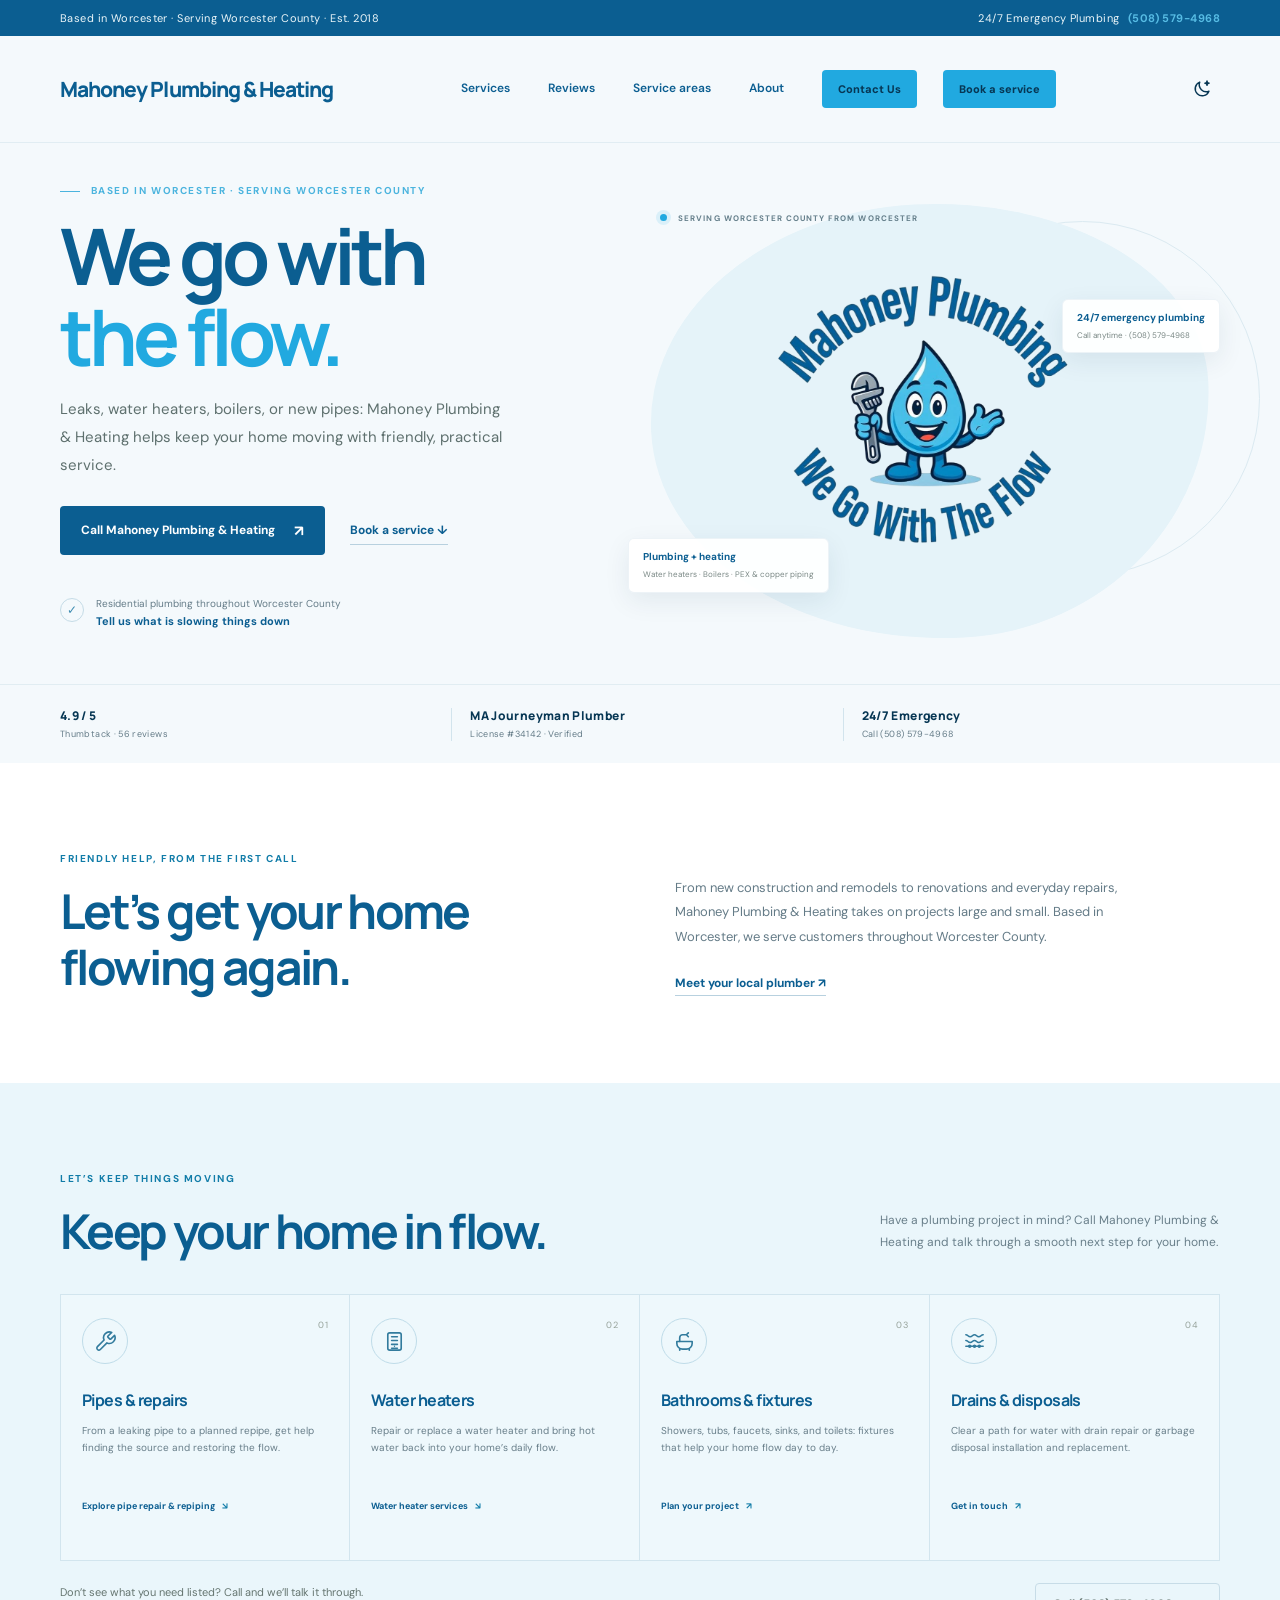
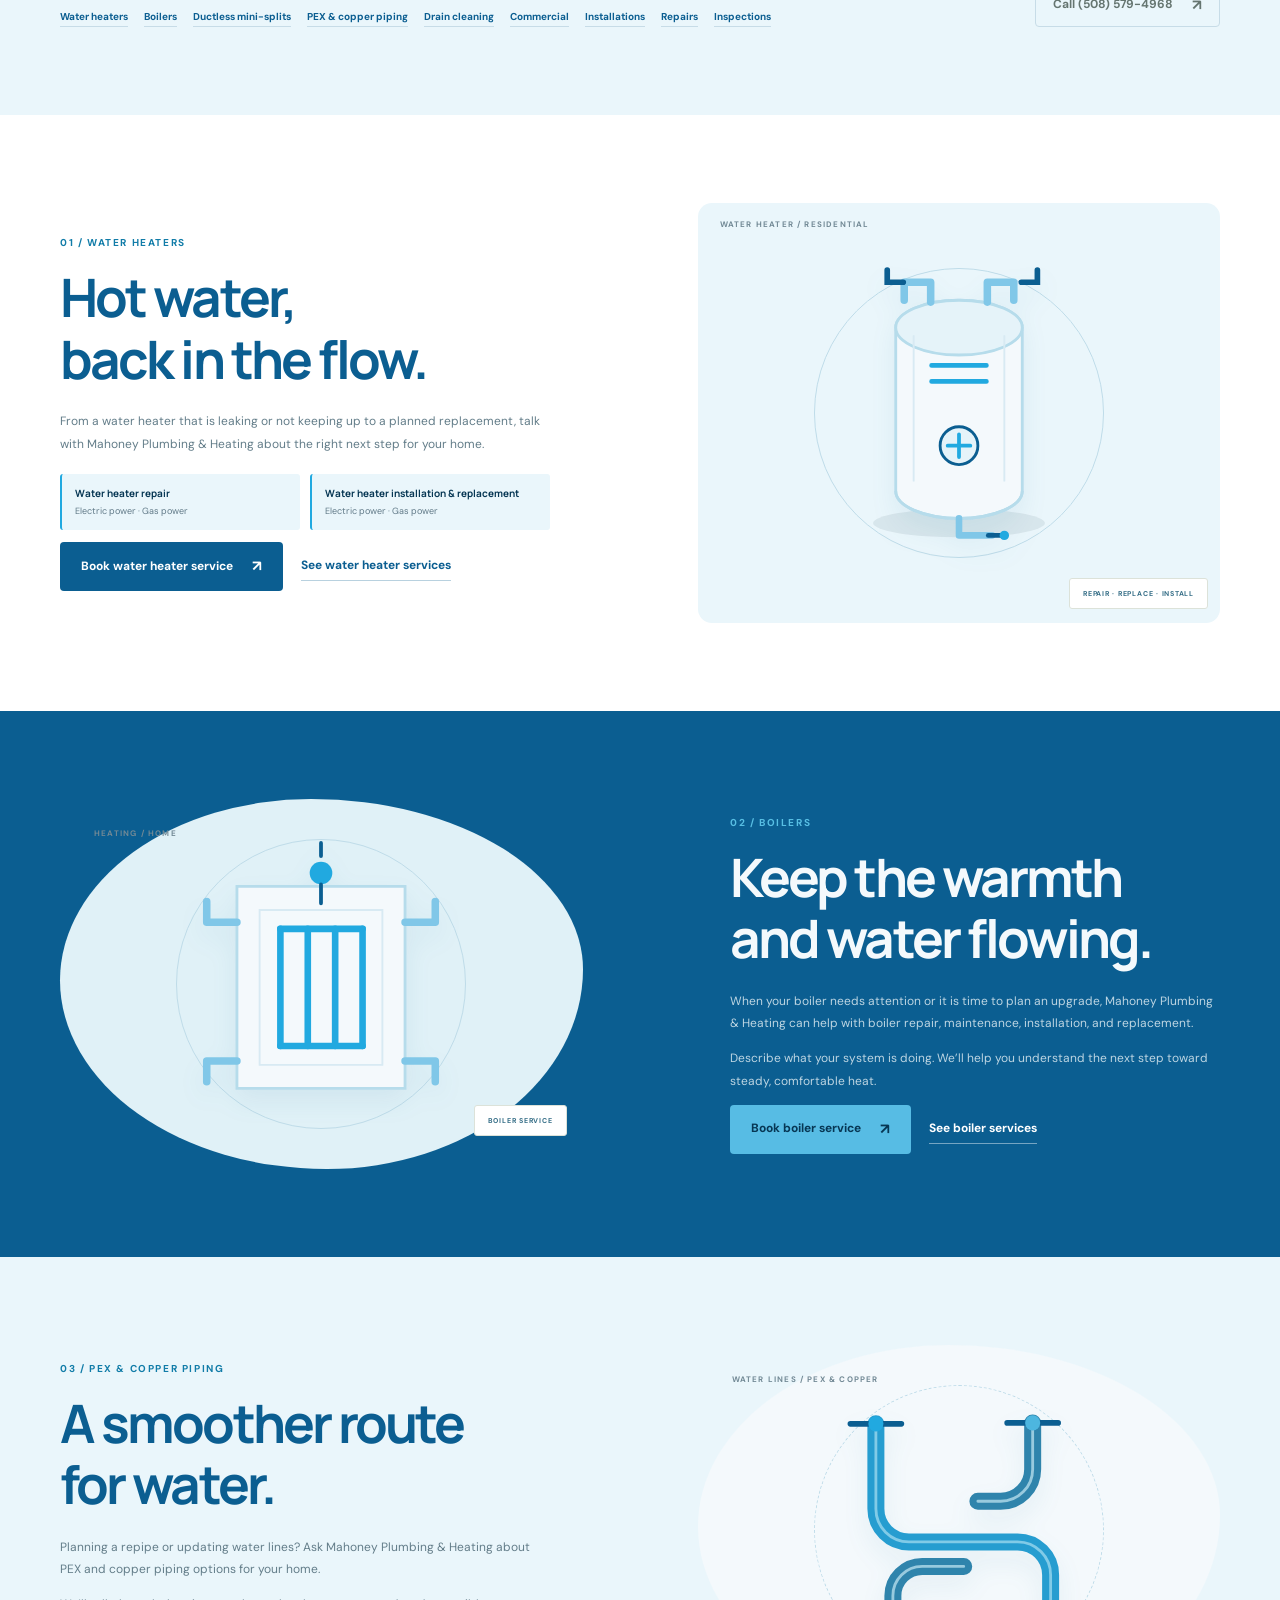
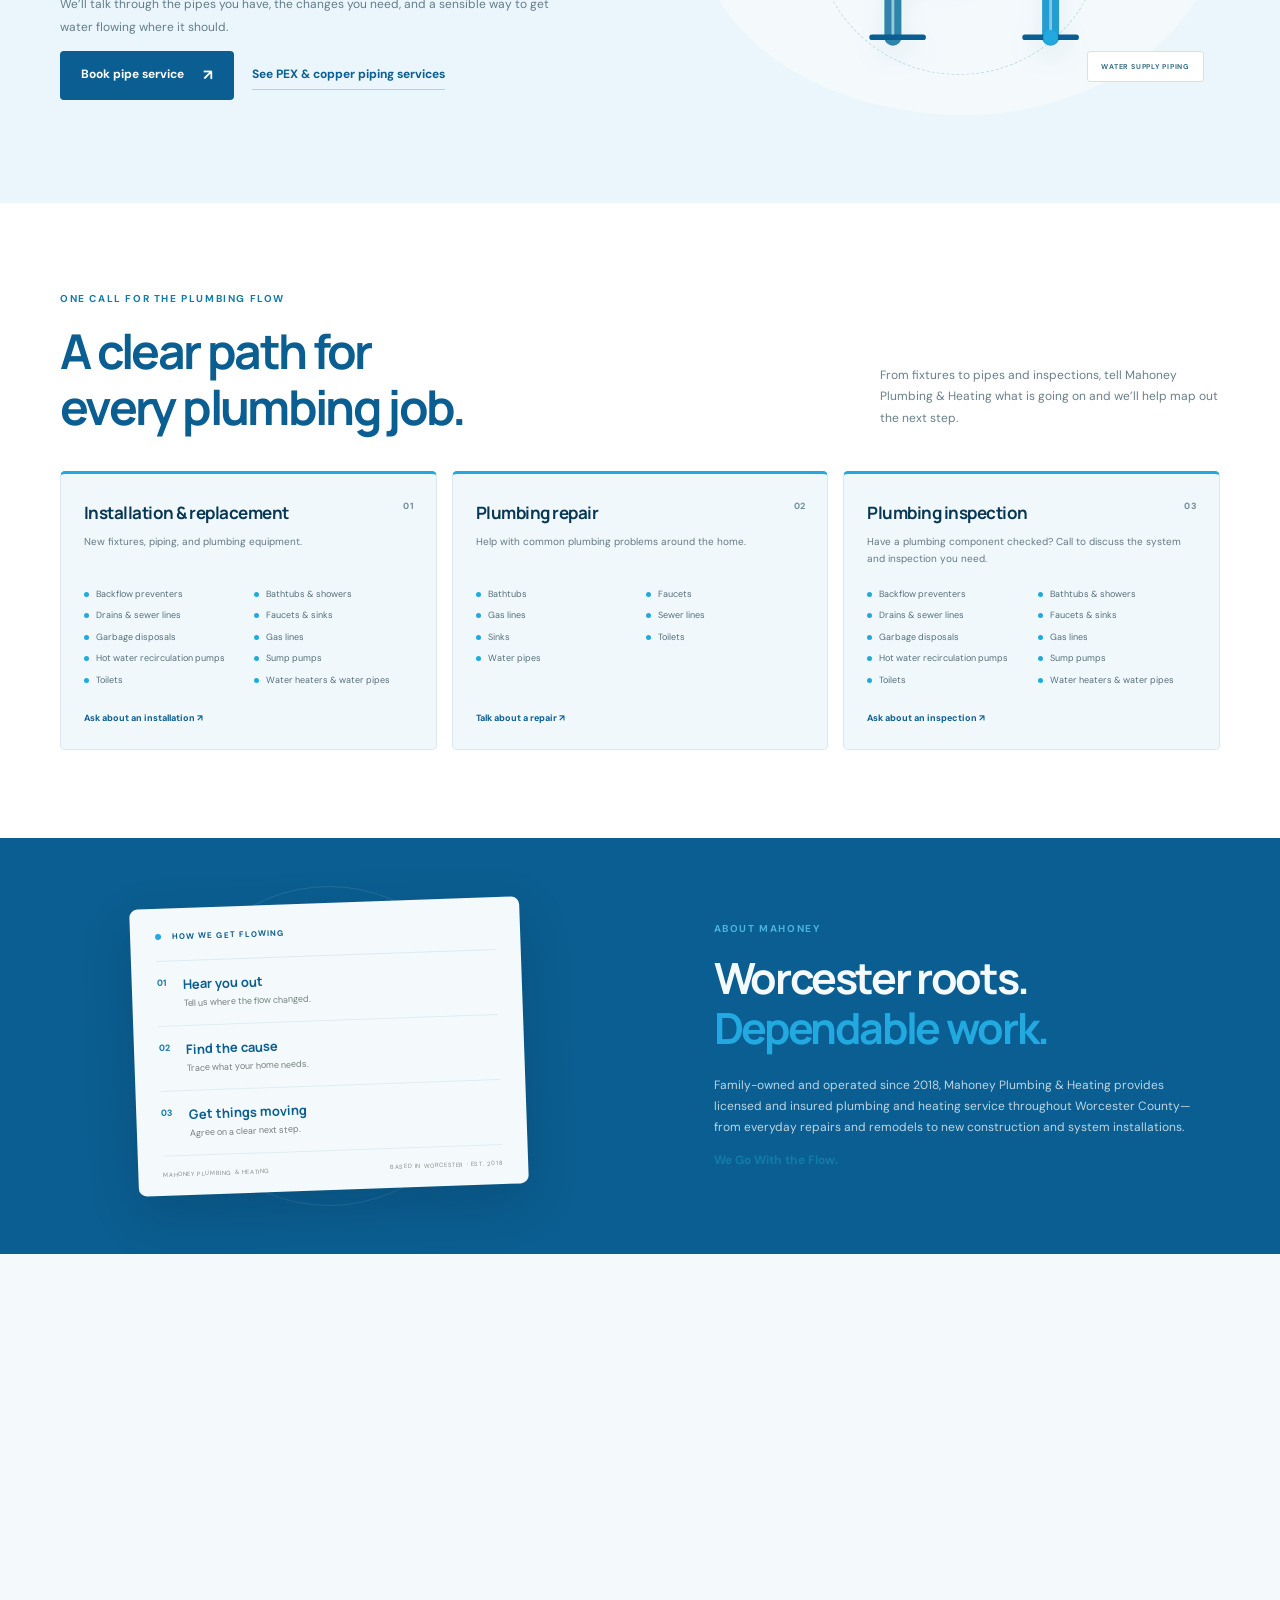
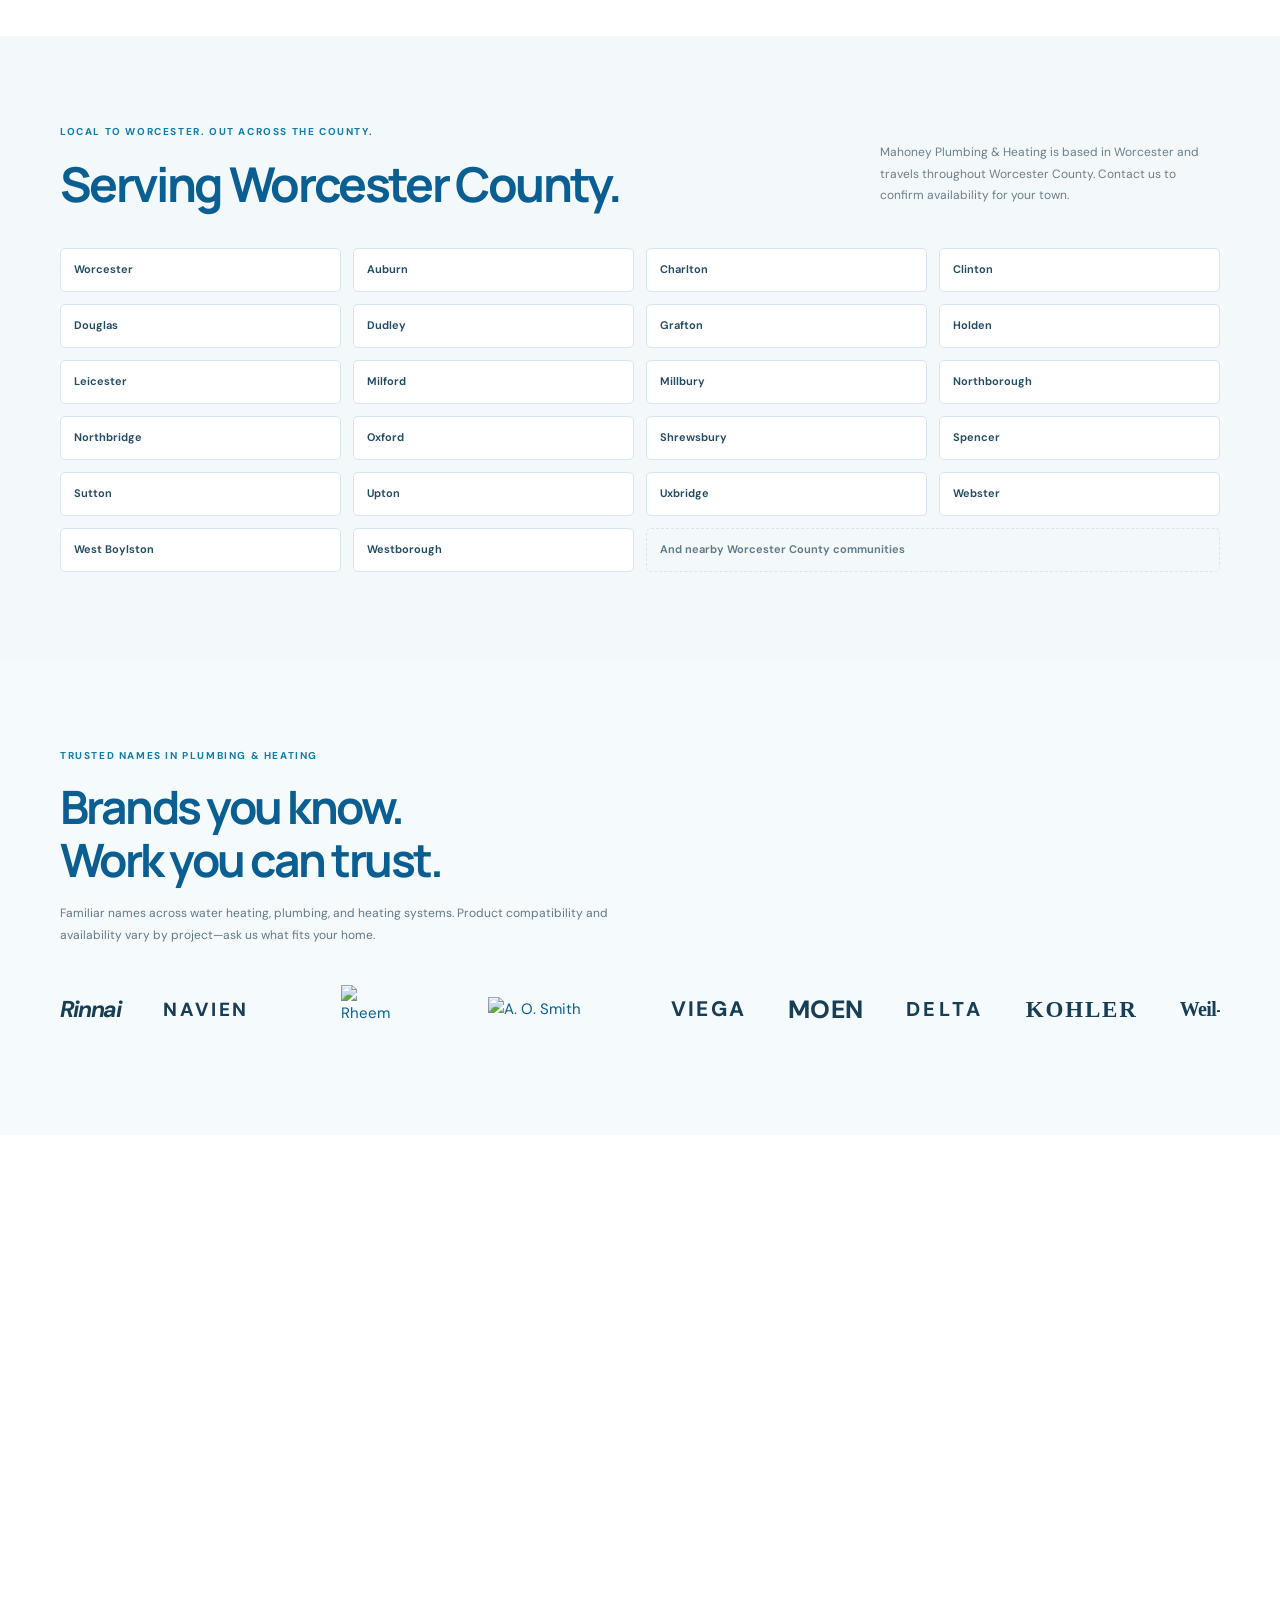
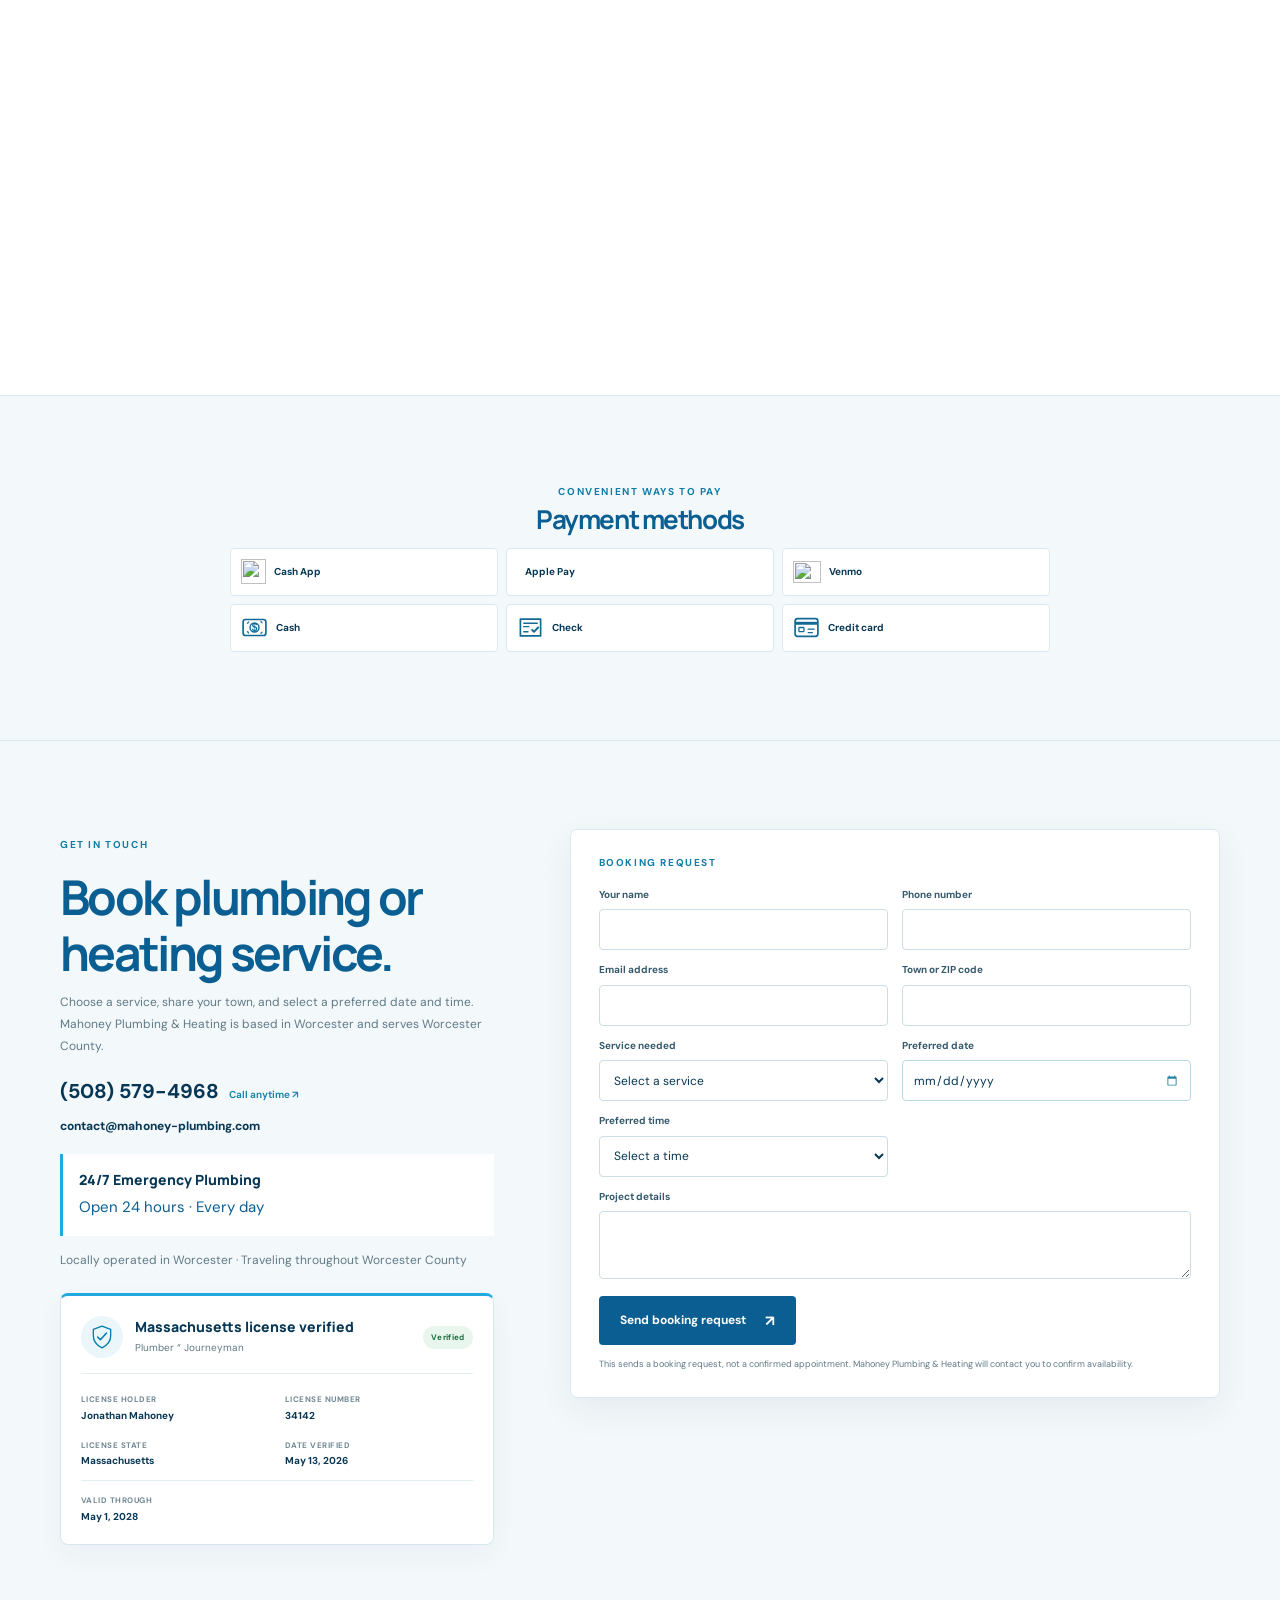
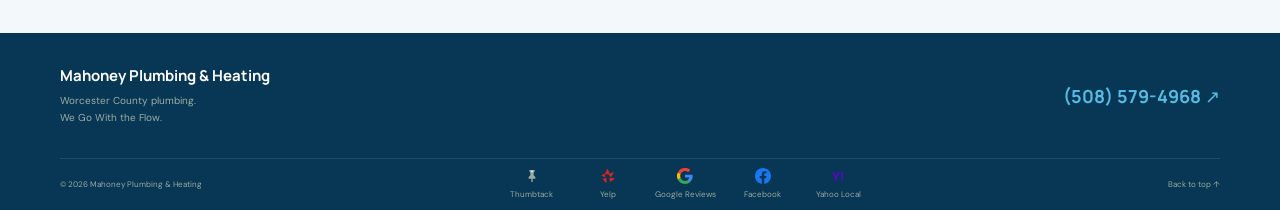
==== index.html @ 3506afea "Add files via upload" ====
<!doctype html>
<html lang="en">
<head>
  <meta charset="utf-8">
  <meta name="viewport" content="width=device-width, initial-scale=1">
  <meta name="theme-color" content="#f5fafc">
  <meta name="description" content="Plumbing and heating throughout Worcester County, based in Worcester. Contact Mahoney Plumbing &amp; Heating for water heaters, boilers, PEX and copper piping, repairs, installation, and inspections.">
  <link rel="canonical" href="https://mahoney-plumbing.com/">
  <meta property="og:type" content="website">
  <meta property="og:site_name" content="Mahoney Plumbing &amp; Heating">
  <meta property="og:title" content="Mahoney Plumbing &amp; Heating | Worcester County, MA">
  <meta property="og:description" content="24/7 emergency plumbing and professional plumbing and heating services throughout Worcester County, based in Worcester, MA.">
  <meta property="og:url" content="https://mahoney-plumbing.com/">
  <meta property="og:image" content="https://mahoney-plumbing.com/images/logo-transparent.png">
  <meta name="twitter:card" content="summary">
  <title>Mahoney Plumbing &amp; Heating | Worcester, MA</title>
  <link rel="stylesheet" href="css/style.css">
  <script src="js/script.js" defer></script>
  <meta name="keywords" content="plumber Worcester MA, Worcester County plumbing, emergency plumber Worcester County, water heater installation Worcester, boiler repair Worcester County, drain cleaning, commercial plumber, ductless mini-split installation, PEX repiping, copper pipe installation Worcester County">
    <script type="application/ld+json">
  {"@context":"https://schema.org","@type":"Plumber","name":"Mahoney Plumbing & Heating","url":"https://mahoney-plumbing.com/","image":"https://mahoney-plumbing.com/images/logo-transparent.png","telephone":"+1-508-579-4968","email":"contact@mahoney-plumbing.com","openingHoursSpecification":[{"@type":"OpeningHoursSpecification","dayOfWeek":["Monday","Tuesday","Wednesday","Thursday","Friday","Saturday","Sunday"],"opens":"00:00","closes":"23:59"}],"foundingDate":"2018","address":{"@type":"PostalAddress","addressLocality":"Worcester","addressRegion":"MA","addressCountry":"US"},"areaServed":{"@type":"AdministrativeArea","name":"Worcester County, Massachusetts"},"description":"Residential and commercial plumbing and heating service in Worcester County, including plumbing repairs, drain cleaning, water heaters, boilers, ductless mini-splits, and PEX and copper piping.","sameAs":["https://www.thumbtack.com/ma/worcester/repiping-specialists/mahoney-plumbing-heating/service/353082834228191252","https://www.yelp.com/biz/mahoney-plumbing-and-heating-worcester","https://www.facebook.com/MahoneyPlumbingLLC/","https://share.google/WZ4hM1BKlXfqdcPay","https://local.yahoo.com/info-222232329-mahoney-plumbing-heating-worcester/"]}
  </script><script>try{if(localStorage.getItem('mahoney-theme')==='dark')document.documentElement.dataset.theme='dark'}catch(e){}</script></head>
<body>
  <a class="skip-link" href="#main">Skip to content</a>
  <div class="topline"><div class="wrap topbar"><span>Based in Worcester &middot; Serving Worcester County &middot; Est. 2018</span><a href="tel:+15085794968">24/7 Emergency Plumbing <b>(508) 579-4968</b></a></div></div>
  <header class="header"><div class="wrap header-inner">
    <a class="brand" href="#home" aria-label="Mahoney Plumbing &amp; Heating home"><span class="header-wordmark">Mahoney Plumbing &amp; Heating</span></a>
    <button class="menu-toggle" aria-expanded="false" aria-controls="nav" type="button"><span>Menu</span><i aria-hidden="true">&#9776;</i></button>
    <nav class="nav" id="nav" aria-label="Main navigation"><a href="#services">Services</a><a href="index.html#reviews">Reviews</a><a href="index.html#service-area">Service areas</a><a href="index.html#about">About</a><a class="nav-contact" href="tel:+15085794968">Contact Us</a><a class="nav-schedule" href="index.html#schedule">Book a service</a></nav><button class="theme-toggle" type="button" aria-label="Switch to dark mode" aria-pressed="false"><span class="theme-toggle-icon" aria-hidden="true"><svg class="theme-icon-moon" viewBox="0 0 24 24" fill="none" stroke="currentColor" stroke-width="1.8" stroke-linecap="round" stroke-linejoin="round" aria-hidden="true"><path d="M20.3 14.7A8.5 8.5 0 0 1 9.3 3.7 8.5 8.5 0 1 0 20.3 14.7Z"/><path d="m18 2.5.55 1.95L20.5 5l-1.95.55L18 7.5 17.45 5.55 15.5 5l1.95-.55L18 2.5Z"/></svg><svg class="theme-icon-sun" viewBox="0 0 24 24" fill="none" stroke="currentColor" stroke-width="1.8" stroke-linecap="round" stroke-linejoin="round"><circle cx="12" cy="12" r="4"/><path d="M12 2v2m0 16v2M4.93 4.93l1.42 1.42m11.3 11.3 1.42 1.42M2 12h2m16 0h2M4.93 19.07l1.42-1.42m11.3-11.3 1.42-1.42"/></svg></span></button>
  </div></header>

  <main id="main">
    <section class="hero" id="home"><div class="wrap hero-grid">
      <div class="hero-copy"><p class="eyebrow"><i></i> BASED IN WORCESTER &middot; SERVING WORCESTER COUNTY</p><h1>We go with<br><em>the flow.</em></h1><p class="hero-lede">Leaks, water heaters, boilers, or new pipes: Mahoney Plumbing &amp; Heating helps keep your home moving with friendly, practical service.</p><div class="hero-actions"><a class="button button-dark" href="tel:+15085794968">Call Mahoney Plumbing &amp; Heating <span>&#8599;</span></a><a class="underlink" href="#schedule">Book a service &#8595;</a></div><p class="hero-note"><span>&#10003;</span> Residential plumbing throughout Worcester County<br><b>Tell us what is slowing things down</b></p></div>
      <div class="hero-art"><div class="art-label"><i></i> SERVING WORCESTER COUNTY FROM WORCESTER</div><img decoding="async" class="hero-logo-art" src="images/logo-transparent.png" alt="Mahoney Plumbing &amp; Heating &mdash; We Go With the Flow"><a class="art-note note-one" href="tel:+15085794968"><b>24/7 emergency plumbing</b><small>Call anytime &middot; (508) 579-4968</small></a><div class="art-note note-two"><b>Plumbing + heating</b><small><a href="water-heaters.html">Water heaters</a> &middot; <a href="boilers.html">Boilers</a> &middot; <a href="pex.html">PEX &amp; copper piping</a></small></div></div>
    </div><div class="hero-foot"><div class="wrap"><a class="hero-trust-item" href="#reviews"><b>4.9 / 5</b><span>Thumbtack &middot; 56 reviews</span></a><div class="hero-trust-item"><b>MA Journeyman Plumber</b><span>License #34142 &middot; Verified</span></div><a class="hero-trust-item" href="tel:+15085794968"><b>24/7 Emergency</b><span>Call (508) 579-4968</span></a></div></div></section>

    <section class="intro section" ><div class="wrap intro-grid"><div><p class="eyebrow muted">Friendly help, from the first call</p><h2>Let&rsquo;s get your home<br>flowing again.</h2></div><div><p>From new construction and remodels to renovations and everyday repairs, Mahoney Plumbing &amp; Heating takes on projects large and small. Based in Worcester, we serve customers throughout Worcester County.</p><a class="underlink" href="#about">Meet your local plumber &#8599;</a></div></div></section>

    <section class="services section" id="services"><div class="wrap"><div class="section-heading"><div><p class="eyebrow muted">Let&rsquo;s keep things moving</p><h2>Keep your home in flow.</h2></div><p>Have a plumbing project in mind? Call Mahoney Plumbing &amp; Heating and talk through a smooth next step for your home.</p></div><div class="service-grid">
      <article class="service-card"><span class="number">01</span><span class="service-icon"><svg viewBox="0 0 24 24" fill="none" stroke="currentColor" stroke-width="1.7" stroke-linecap="round" stroke-linejoin="round" aria-hidden="true"><path d="M14.7 6.3a1 1 0 0 0 0 1.4l1.6 1.6a1 1 0 0 0 1.4 0l3.77-3.77a6 6 0 0 1-7.94 7.94l-6.91 6.91a2.12 2.12 0 0 1-3-3l6.91-6.91a6 6 0 0 1 7.94-7.94l-3.76 3.76Z"/></svg></span><h3>Pipes &amp; repairs</h3><p>From a leaking pipe to a planned repipe, get help finding the source and restoring the flow.</p><a href="pex.html">Explore pipe repair &amp; repiping <b>&#8600;</b></a></article>
      <article class="service-card"><span class="number">02</span><span class="service-icon"><svg viewBox="0 0 24 24" fill="none" stroke="currentColor" stroke-width="1.7" stroke-linecap="round" stroke-linejoin="round" aria-hidden="true"><rect x="5" y="3" width="14" height="18" rx="2"/><path d="M9 7h6M9 11h6M9 15h6M9 19h6"/><circle cx="12" cy="17" r=".7" fill="currentColor" stroke="none"/></svg></span><h3>Water heaters</h3><p>Repair or replace a water heater and bring hot water back into your home&rsquo;s daily flow.</p><a href="water-heaters.html">Water heater services <b>&#8600;</b></a></article>
      <article class="service-card"><span class="number">03</span><span class="service-icon"><svg viewBox="0 0 24 24" fill="none" stroke="currentColor" stroke-width="1.7" stroke-linecap="round" stroke-linejoin="round" aria-hidden="true"><path d="M4 12h16v2a6 6 0 0 1-6 6h-4a6 6 0 0 1-6-6v-2Z"/><path d="M7 12V8a3 3 0 0 1 3-3h4M14 5l2-2m-2 2 2 2"/><path d="M7 21v-1m10 1v-1"/></svg></span><h3>Bathrooms &amp; fixtures</h3><p>Showers, tubs, faucets, sinks, and toilets: fixtures that help your home flow day to day.</p><a href="plumbing.html">Plan your project <b>&#8599;</b></a></article>
      <article class="service-card"><span class="number">04</span><span class="service-icon"><svg viewBox="0 0 24 24" fill="none" stroke="currentColor" stroke-width="1.7" stroke-linecap="round" stroke-linejoin="round" aria-hidden="true"><path d="M3 5c2.2 0 2.2 2 4.5 2S9.8 5 12 5s2.2 2 4.5 2S18.8 5 21 5"/><path d="M3 11c2.2 0 2.2 2 4.5 2S9.8 11 12 11s2.2 2 4.5 2S18.8 11 21 11"/><path d="M3 17h18"/><circle cx="7" cy="17" r="1" fill="currentColor"/><circle cx="12" cy="17" r="1" fill="currentColor"/><circle cx="17" cy="17" r="1" fill="currentColor"/></svg></span><h3>Drains &amp; disposals</h3><p>Clear a path for water with drain repair or garbage disposal installation and replacement.</p><a href="plumbing.html">Get in touch <b>&#8599;</b></a></article>
    </div><div class="service-foot"><div><span>Don&rsquo;t see what you need listed? Call and we&rsquo;ll talk it through.</span><nav class="service-more" aria-label="More plumbing services"><a href="water-heaters.html">Water heaters</a><a href="boilers.html">Boilers</a><a href="ductless-mini-splits.html">Ductless mini-splits</a><a href="pex.html">PEX &amp; copper piping</a><a href="drain-cleaning.html">Drain cleaning</a><a href="commercial.html">Commercial</a><a href="plumbing.html#install-replace">Installations</a><a href="plumbing.html#plumbing-repair">Repairs</a><a href="plumbing.html#plumbing-inspection">Inspections</a></nav></div><a class="button button-outline" href="tel:+15085794968">Call (508) 579-4968 <b>&#8599;</b></a></div></div></section>

    <section class="specialty section" id="water-heaters"><div class="wrap specialty-grid"><div class="specialty-copy"><p class="eyebrow muted">01 / Water heaters</p><h2>Hot water,<br>back in the flow.</h2><p>From a water heater that is leaking or not keeping up to a planned replacement, talk with Mahoney Plumbing &amp; Heating about the right next step for your home.</p><div class="heater-types"><article><b>Water heater repair</b><span>Electric power &middot; Gas power</span></article><article><b>Water heater installation &amp; replacement</b><span>Electric power &middot; Gas power</span></article></div><div class="specialty-links"><a class="button button-dark" href="#schedule" data-book-service="Water heater">Book water heater service <span>&#8599;</span></a><a class="underlink specialty-detail-link" href="water-heaters.html">See water heater services</a></div></div><div class="specialty-visual heater-visual" aria-hidden="true"><span class="visual-kicker">WATER HEATER / RESIDENTIAL</span><svg viewBox="0 0 360 340" fill="none"><ellipse cx="180" cy="286" rx="91" ry="15" fill="#0b3448" fill-opacity=".08"/><path d="M113 79c0-16 30-29 67-29s67 13 67 29v173c0 16-30 29-67 29s-67-13-67-29V79Z" fill="#f4f9fc" stroke="#b6dceb" stroke-width="3"/><ellipse cx="180" cy="79" rx="67" ry="29" fill="#e5f3f9" stroke="#b6dceb" stroke-width="3"/><path d="M113 252c0 16 30 29 67 29s67-13 67-29" stroke="#b6dceb" stroke-width="3"/><path d="M132 87v155m96-155v155" stroke="#d8eaf3" stroke-width="2"/><path d="M150 52V31h-28v19m88 2V31h28v19" stroke="#80c7e8" stroke-width="8" stroke-linecap="round" stroke-linejoin="round"/><path d="M121 31h-17V18m142 13h17V18" stroke="#0b5e91" stroke-width="6" stroke-linecap="round"/><path d="M151 119h58m-58 17h58" stroke="#21a9e0" stroke-width="5" stroke-linecap="round"/><circle cx="180" cy="204" r="20" fill="#e5f3f9" stroke="#0b5e91" stroke-width="3"/><path d="M180 192v24m-12-12h24" stroke="#21a9e0" stroke-width="4" stroke-linecap="round"/><path d="M180 281v18h35" stroke="#80c7e8" stroke-width="7" stroke-linecap="round" stroke-linejoin="round"/><path d="M211 299h15" stroke="#0b5e91" stroke-width="5" stroke-linecap="round"/><circle cx="228" cy="299" r="5" fill="#21a9e0"/></svg><span class="visual-chip">REPAIR &middot; REPLACE &middot; INSTALL</span></div></div></section>

    <section class="specialty specialty-dark section" id="boilers"><div class="wrap specialty-grid"><div class="specialty-visual boiler-visual" aria-hidden="true"><span class="visual-kicker">HEATING / HOME</span><svg viewBox="0 0 360 340" fill="none"><path d="M91 66h178v214H91z" fill="#f4f9fc" stroke="#b6dceb" stroke-width="3"/><path d="M115 91h130v164H115z" stroke="#d8eaf3" stroke-width="2"/><path d="M137 111v124m29-124v124m29-124v124m29-124v124" stroke="#21a9e0" stroke-width="7" stroke-linecap="round"/><path d="M137 111h87m-87 124h87" stroke="#21a9e0" stroke-width="7" stroke-linecap="round"/><path d="M91 104H59V82m210 22h32V82M91 251H59v22m210-22h32v22" stroke="#80c7e8" stroke-width="8" stroke-linecap="round" stroke-linejoin="round"/><circle cx="180" cy="52" r="12" fill="#21a9e0"/><path d="M180 34V20m0 64V64" stroke="#0b5e91" stroke-width="4" stroke-linecap="round"/></svg><span class="visual-chip">BOILER SERVICE</span></div><div class="specialty-copy"><p class="eyebrow">02 / Boilers</p><h2>Keep the warmth<br>and water flowing.</h2><p>When your boiler needs attention or it is time to plan an upgrade, Mahoney Plumbing &amp; Heating can help with boiler repair, maintenance, installation, and replacement.</p><p>Describe what your system is doing. We&rsquo;ll help you understand the next step toward steady, comfortable heat.</p><div class="specialty-links"><a class="button button-light" href="#schedule" data-book-service="Boiler or heating">Book boiler service <span>&#8599;</span></a><a class="detail-link-light specialty-detail-link" href="boilers.html">See boiler services</a></div></div></div></section>

    <section class="specialty specialty-pex section" id="pex"><div class="wrap specialty-grid"><div class="specialty-copy"><p class="eyebrow muted">03 / PEX &amp; copper piping</p><h2>A smoother route<br>for water.</h2><p>Planning a repipe or updating water lines? Ask Mahoney Plumbing &amp; Heating about PEX and copper piping options for your home.</p><p>We&rsquo;ll talk through the pipes you have, the changes you need, and a sensible way to get water flowing where it should.</p><div class="specialty-links"><a class="button button-dark" href="#schedule" data-book-service="Pipe repair, PEX or copper">Book pipe service <span>&#8599;</span></a><a class="underlink specialty-detail-link" href="pex.html">See PEX &amp; copper piping services</a></div></div><div class="specialty-visual pex-visual" aria-hidden="true"><span class="visual-kicker">WATER LINES / PEX &amp; COPPER</span><svg viewBox="0 0 360 340" fill="none"><path d="M92 57v90a35 35 0 0 0 35 35h115a35 35 0 0 1 35 35v66" stroke="#269dd0" stroke-width="18" stroke-linecap="round"/><path d="M92 57v90a35 35 0 0 0 35 35h115a35 35 0 0 1 35 35v66" stroke="#b2e4f4" stroke-opacity=".65" stroke-width="3" stroke-linecap="round"/><path d="M258 56v49a34 34 0 0 1-34 34h-24m-15 69h-44a31 31 0 0 0-31 31v44" stroke="#2f84ac" stroke-width="18" stroke-linecap="round"/><path d="M258 56v49a34 34 0 0 1-34 34h-24m-15 69h-44a31 31 0 0 0-31 31v44" stroke="#c5e8f4" stroke-opacity=".7" stroke-width="3" stroke-linecap="round"/><path d="M65 57h54M231 56h54M250 283h54M88 283h54" stroke="#0b5e91" stroke-width="6" stroke-linecap="round"/><circle cx="92" cy="57" r="8" fill="#21a9e0"/><circle cx="258" cy="56" r="8" fill="#4db6df"/><circle cx="277" cy="283" r="8" fill="#21a9e0"/></svg><span class="visual-chip">WATER SUPPLY PIPING</span></div></div></section>

    <section class="catalog section" id="plumbing-services"><div class="wrap"><div class="section-heading"><div><p class="eyebrow muted">One call for the plumbing flow</p><h2>A clear path for<br>every plumbing job.</h2></div><p>From fixtures to pipes and inspections, tell Mahoney Plumbing &amp; Heating what is going on and we&rsquo;ll help map out the next step.</p></div><div class="catalog-grid"><article class="catalog-card" id="install-replace"><span class="catalog-number">01</span><h3>Installation &amp; replacement</h3><p>New fixtures, piping, and plumbing equipment.</p><ul><li>Backflow preventers</li><li>Bathtubs &amp; showers</li><li>Drains &amp; sewer lines</li><li>Faucets &amp; sinks</li><li>Garbage disposals</li><li>Gas lines</li><li>Hot water recirculation pumps</li><li>Sump pumps</li><li>Toilets</li><li>Water heaters &amp; water pipes</li></ul><a href="tel:+15085794968">Ask about an installation &#8599;</a></article><article class="catalog-card" id="plumbing-repair"><span class="catalog-number">02</span><h3>Plumbing repair</h3><p>Help with common plumbing problems around the home.</p><ul><li>Bathtubs</li><li>Faucets</li><li>Gas lines</li><li>Sewer lines</li><li>Sinks</li><li>Toilets</li><li>Water pipes</li></ul><a href="tel:+15085794968">Talk about a repair &#8599;</a></article><article class="catalog-card" id="plumbing-inspection"><span class="catalog-number">03</span><h3>Plumbing inspection</h3><p>Have a plumbing component checked? Call to discuss the system and inspection you need.</p><ul><li>Backflow preventers</li><li>Bathtubs &amp; showers</li><li>Drains &amp; sewer lines</li><li>Faucets &amp; sinks</li><li>Garbage disposals</li><li>Gas lines</li><li>Hot water recirculation pumps</li><li>Sump pumps</li><li>Toilets</li><li>Water heaters &amp; water pipes</li></ul><a href="tel:+15085794968">Ask about an inspection &#8599;</a></article></div></div></section>

    <section class="about section" id="about"><div class="wrap about-grid"><div class="about-visual"><div class="work-card"><div class="work-head"><i></i> HOW WE GET FLOWING</div><div class="work-step"><span>01</span><p><b>Hear you out</b><small>Tell us where the flow changed.</small></p></div><div class="work-step"><span>02</span><p><b>Find the cause</b><small>Trace what your home needs.</small></p></div><div class="work-step"><span>03</span><p><b>Get things moving</b><small>Agree on a clear next step.</small></p></div><div class="work-foot">MAHONEY PLUMBING &amp; HEATING <span>BASED IN WORCESTER &middot; EST. 2018</span></div></div></div><div class="about-copy"><p class="eyebrow">About Mahoney</p><h2>Worcester roots.<br><em>Dependable work.</em></h2><p>Family-owned and operated since 2018, Mahoney Plumbing &amp; Heating provides licensed and insured plumbing and heating service throughout Worcester County&mdash;from everyday repairs and remodels to new construction and system installations.</p><p>We Go With the Flow.</p></div></div></section>

    <section class="project-gallery section" id="projects"><div class="wrap"><div class="section-heading"><div><p class="eyebrow muted">Recent plumbing work</p><h2>See work from Mahoney Plumbing &amp; Heating.</h2></div><a class="text-link" href="https://www.thumbtack.com/ma/worcester/repiping-specialists/mahoney-plumbing-heating/service/353082834228191252" target="_blank" rel="noopener noreferrer">View all project photos on Thumbtack &#8599;</a></div><div class="project-grid"><figure class="project-photo project-photo-featured"><img decoding="async" src="images/bathroom-remodel1.jpg" alt="Finished bathroom remodel with updated fixtures"><figcaption>Bathroom remodel</figcaption></figure><figure class="project-photo"><img decoding="async" loading="lazy" src="images/bathroom-remodel2.jpg" alt="Completed bathroom renovation"><figcaption>Bathroom renovation</figcaption></figure><figure class="project-photo"><img decoding="async" loading="lazy" src="images/bathroom-remodel3.jpg" alt="Bathroom fixtures after remodeling"><figcaption>Updated bathroom fixtures</figcaption></figure><figure class="project-photo"><img decoding="async" loading="lazy" src="images/bathroom-remodel4.jpg" alt="Finished bathroom project"><figcaption>Bathroom project</figcaption></figure><figure class="project-photo"><img decoding="async" loading="lazy" src="images/bathroom-remodel5.jpg" alt="Bathroom remodel details"><figcaption>Remodel details</figcaption></figure><figure class="project-photo"><img decoding="async" loading="lazy" src="images/bathroom-remodel6.jpg" alt="Completed bathroom work"><figcaption>Completed bathroom work</figcaption></figure><figure class="project-photo"><img decoding="async" loading="lazy" src="images/bathroom-remodel7.jpg" alt="Bathroom renovation with updated fixtures"><figcaption>Bathroom renovation</figcaption></figure><figure class="project-photo"><img decoding="async" loading="lazy" src="images/bathroom-remodel8.webp" alt="Finished tiled shower and bathroom remodel"><figcaption>Tiled shower remodel</figcaption></figure><figure class="project-photo"><img decoding="async" loading="lazy" src="images/water-heater-post-install1.jpg" alt="Residential water heater after installation"><figcaption>Water heater installation</figcaption></figure><figure class="project-photo"><img decoding="async" loading="lazy" src="images/pipe-replacement1.webp" alt="Replacement plumbing pipes in a renovation"><figcaption>Pipe replacement</figcaption></figure></div></div></section>

    <section class="reviews section" id="reviews"><div class="wrap"><div class="reviews-head"><div><p class="eyebrow muted">Customer feedback</p><h2>Good work. Good word of mouth.</h2><p class="review-copy">Read feedback from homeowners who hired Mahoney Plumbing &amp; Heating for plumbing repairs, water heaters, and bathroom projects.</p></div><div class="review-summary" aria-label="Customer ratings"><a class="review-score-card" href="https://www.thumbtack.com/ma/worcester/repiping-specialists/mahoney-plumbing-heating/service/353082834228191252" target="_blank" rel="noopener noreferrer"><span class="score-platform"><svg class="score-icon icon-thumbtack" viewBox="0 0 24 24" aria-hidden="true"><path d="M8 3h8v2l-1.5 2v4l2.5 2.5V16h-4v5h-2v-5H7v-2.5L9.5 11V7L8 5V3Z" fill="currentColor"/></svg>Thumbtack</span><strong>4.9<small>/ 5</small></strong><span class="score-rating-line"><span class="score-stars" aria-label="4.9 out of 5 stars">&#9733;&#9733;&#9733;&#9733;&#9733;</span><span class="score-detail">56 reviews</span></span></a><a class="review-score-card" href="https://www.yelp.com/biz/mahoney-plumbing-and-heating-worcester" target="_blank" rel="noopener noreferrer"><span class="score-platform"><svg class="score-icon icon-yelp" viewBox="0 0 24 24" aria-hidden="true"><path fill="#d32323" d="M10.2 2.4c.2-.8 1.2-1 1.7-.3l2.4 5.4c.3.8-.1 1.4-.9 1.5L9 9.5c-.8.1-1.3-.5-1.1-1.3l2.3-5.8Zm8.9 4.2c.7-.3 1.4.4 1.1 1.1l-2.8 5.1c-.4.7-1.1.8-1.7.2l-2.5-2.6c-.6-.6-.4-1.3.3-1.7l5.6-2.1ZM21 15.5c.8.2 1 1.2.3 1.7l-5.2 3c-.7.4-1.4.1-1.5-.7l-.5-3.6c-.1-.8.4-1.3 1.2-1.2l5.7.8ZM10 21.3c-.1.8-1.1 1.1-1.7.5l-3.9-4.5c-.5-.6-.3-1.3.5-1.6l3.5-1.1c.8-.2 1.3.2 1.3 1l.3 5.7ZM3.1 12.1c-.8-.3-.8-1.3-.1-1.7l3.2-1.9c.7-.4 1.4-.1 1.5.7l.3 3.3c.1.8-.5 1.3-1.3 1.1l-3.6-1.5Z"/></svg>Yelp</span><strong>5.0<small>/ 5</small></strong><span class="score-stars" aria-label="5 out of 5 stars">&#9733;&#9733;&#9733;&#9733;&#9733;</span></a><a class="review-score-card" href="https://local.yahoo.com/info-222232329-mahoney-plumbing-heating-worcester/" target="_blank" rel="noopener noreferrer"><span class="score-platform"><svg class="score-icon icon-yahoo" viewBox="0 0 24 24" aria-hidden="true"><text x="1" y="19" fill="#6001d2" font-family="Arial,sans-serif" font-size="19" font-weight="800">Y!</text></svg>Yahoo Local</span><strong>5.0<small>/ 5</small></strong><span class="score-stars" aria-label="5 out of 5 stars">&#9733;&#9733;&#9733;&#9733;&#9733;</span></a></div></div><div class="review-carousel" aria-label="Customer reviews">
      <div class="review-carousel-controls"><span>Swipe or use the arrows to browse reviews</span><div><button class="review-arrow" type="button" data-review-direction="-1" aria-label="Show previous reviews">&#8592;</button><button class="review-arrow" type="button" data-review-direction="1" aria-label="Show more reviews">&#8594;</button></div></div>
      <div class="testimonial-grid" id="review-track" tabindex="0" aria-label="Reviews from Google and Thumbtack">
        <article class="testimonial"><div class="review-author"><span class="review-initials" aria-hidden="true">NP</span><div><div class="testimonial-source">Thumbtack</div><p>Naga P. &middot; Feb 26, 2026</p></div></div><div class="testimonial-stars" aria-label="5 stars">&#9733;&#9733;&#9733;&#9733;&#9733;</div><blockquote>&ldquo;Excellent service! The technician quickly repaired the leaking condensation pipe on my water heater. Fast, clean, and professional work. Everything is working perfectly now. Highly recommended.&rdquo;</blockquote><p>Water heater repair &middot; Gas tankless</p><a href="https://www.thumbtack.com/ma/worcester/repiping-specialists/mahoney-plumbing-heating/service/353082834228191252" target="_blank" rel="noopener noreferrer">View on Thumbtack &#8599;</a></article>
        <article class="testimonial"><div class="review-author"><span class="review-initials" aria-hidden="true">MH</span><div><div class="testimonial-source">Thumbtack</div><p>Mallory H. &middot; Mar 15, 2021</p></div></div><div class="testimonial-stars" aria-label="5 stars">&#9733;&#9733;&#9733;&#9733;&#9733;</div><blockquote>&ldquo;Responsive, communicative, and punctual&hellip; they make sure to explain things to me and are some of the most professional people I have worked with. Will be hiring for all my plumbing needs in the future.&rdquo;</blockquote><p>Bathroom remodel &middot; Shower and bathtub</p><a href="https://www.thumbtack.com/ma/worcester/repiping-specialists/mahoney-plumbing-heating/service/353082834228191252" target="_blank" rel="noopener noreferrer">View on Thumbtack &#8599;</a></article>
        <article class="testimonial"><div class="review-author"><span class="review-initials" aria-hidden="true">GT</span><div><div class="testimonial-source">Thumbtack</div><p>Gregory T. &middot; Oct 12, 2021</p></div></div><div class="testimonial-stars" aria-label="5 stars">&#9733;&#9733;&#9733;&#9733;&#9733;</div><blockquote>&ldquo;Total professionals and real quality work. Thanks again for the help. Hot showers today!&rdquo;</blockquote><p>Water heater repair &middot; Electric tank</p><a href="https://www.thumbtack.com/ma/worcester/repiping-specialists/mahoney-plumbing-heating/service/353082834228191252" target="_blank" rel="noopener noreferrer">View on Thumbtack &#8599;</a></article>
        <article class="testimonial"><div class="review-author"><span class="review-initials" aria-hidden="true">LM</span><div><div class="testimonial-source">Thumbtack</div><p>Lisa M. &middot; Dec 15, 2021</p></div></div><div class="testimonial-stars" aria-label="5 stars">&#9733;&#9733;&#9733;&#9733;&#9733;</div><blockquote>&ldquo;These guys came and saved the day! NY hot water went out and they came and replaced it the next morning for a reasonable price. Will DEFINITELY hire again!&rdquo;</blockquote><p>Water heater repair &middot; Electric tank</p><a href="https://www.thumbtack.com/ma/worcester/repiping-specialists/mahoney-plumbing-heating/service/353082834228191252" target="_blank" rel="noopener noreferrer">View on Thumbtack &#8599;</a></article>
        <article class="testimonial"><div class="review-author"><span class="review-initials" aria-hidden="true">EK</span><div><div class="testimonial-source">Thumbtack</div><p>Edward K. &middot; Jul 19, 2019</p></div></div><div class="testimonial-stars" aria-label="5 stars">&#9733;&#9733;&#9733;&#9733;&#9733;</div><blockquote>&ldquo;He was right on time and didn&rsquo;t leave until everything was done and working great. Highly recommend them.&rdquo;</blockquote><p>Plumbing pipe repair</p><a href="https://www.thumbtack.com/ma/worcester/repiping-specialists/mahoney-plumbing-heating/service/353082834228191252" target="_blank" rel="noopener noreferrer">View on Thumbtack &#8599;</a></article>
        <article class="testimonial"><div class="review-author"><span class="review-initials" aria-hidden="true">BB</span><div><div class="testimonial-source">Thumbtack</div><p>Brian B. &middot; May 27, 2021</p></div></div><div class="testimonial-stars" aria-label="5 stars">&#9733;&#9733;&#9733;&#9733;&#9733;</div><blockquote>&ldquo;The guys came on time and did the job pretty quickly and cleaned up. They even explained to me how to use the new frost free sill cock.&rdquo;</blockquote><p>Plumbing pipe repair</p><a href="https://www.thumbtack.com/ma/worcester/repiping-specialists/mahoney-plumbing-heating/service/353082834228191252" target="_blank" rel="noopener noreferrer">View on Thumbtack &#8599;</a></article>
        <article class="testimonial"><div class="review-author"><span class="review-initials" aria-hidden="true">KP</span><div><div class="testimonial-source">Thumbtack</div><p>Kevin P. &middot; Jul 15, 2019</p></div></div><div class="testimonial-stars" aria-label="5 stars">&#9733;&#9733;&#9733;&#9733;&#9733;</div><blockquote>&ldquo;Appreciate for the quick response. Replaced old wax ring with new ones and fixed the toilet leak. Nice guy to work with.&rdquo;</blockquote><p>Toilet repair</p><a href="https://www.thumbtack.com/ma/worcester/repiping-specialists/mahoney-plumbing-heating/service/353082834228191252" target="_blank" rel="noopener noreferrer">View on Thumbtack &#8599;</a></article>
        <article class="testimonial"><div class="review-author"><span class="review-initials" aria-hidden="true">BR</span><div><div class="testimonial-source">Thumbtack</div><p>Billy R. &middot; May 20, 2022</p></div></div><div class="testimonial-stars" aria-label="5 stars">&#9733;&#9733;&#9733;&#9733;&#9733;</div><blockquote>&ldquo;Can&rsquo;t say enough good things. Explained everything to me, came and did exactly what he explained. Communication was excellent and his work was even better.&rdquo;</blockquote><p>Water heater installation &middot; A.O. Smith</p><a href="https://www.thumbtack.com/ma/worcester/repiping-specialists/mahoney-plumbing-heating/service/353082834228191252" target="_blank" rel="noopener noreferrer">View on Thumbtack &#8599;</a></article>
        <article class="testimonial"><div class="review-author"><span class="review-initials" aria-hidden="true">LW</span><div><div class="testimonial-source">Thumbtack</div><p>Larry W. &middot; Mar 29, 2022</p></div></div><div class="testimonial-stars" aria-label="5 stars">&#9733;&#9733;&#9733;&#9733;&#9733;</div><blockquote>&ldquo;Replaced both indoor shutoff valves&hellip; and installed water hammer arrestors. Great job, good price, fast work! I&rsquo;ll hire them again.&rdquo;</blockquote><p>Pipe and outdoor faucet replacement</p><a href="https://www.thumbtack.com/ma/worcester/repiping-specialists/mahoney-plumbing-heating/service/353082834228191252" target="_blank" rel="noopener noreferrer">View on Thumbtack &#8599;</a></article>
        <article class="testimonial"><div class="review-author"><span class="review-initials" aria-hidden="true">LW</span><div><div class="testimonial-source">Thumbtack</div><p>Lily W. &middot; Sep 27, 2022</p></div></div><div class="testimonial-stars" aria-label="5 stars">&#9733;&#9733;&#9733;&#9733;&#9733;</div><blockquote>&ldquo;He&rsquo;s very responsive and the quote is very reasonable. They finished the work fast and efficient. Will definitely use them again.&rdquo;</blockquote><p>Toilet replacement</p><a href="https://www.thumbtack.com/ma/worcester/repiping-specialists/mahoney-plumbing-heating/service/353082834228191252" target="_blank" rel="noopener noreferrer">View on Thumbtack &#8599;</a></article>
        <article class="testimonial"><div class="review-author"><span class="review-initials" aria-hidden="true">JC</span><div><div class="testimonial-source">Thumbtack</div><p>Jaclyn C. &middot; Apr 28, 2021</p></div></div><div class="testimonial-stars" aria-label="5 stars">&#9733;&#9733;&#9733;&#9733;&#9733;</div><blockquote>&ldquo;Jon is a great plumber. He showed up to give me a free quote right away, gave me a very fair price&hellip; our family will definitely be hiring them for future jobs.&rdquo;</blockquote><p>Drain repair</p><a href="https://www.thumbtack.com/ma/worcester/repiping-specialists/mahoney-plumbing-heating/service/353082834228191252" target="_blank" rel="noopener noreferrer">View on Thumbtack &#8599;</a></article>
        <article class="testimonial"><div class="review-author"><span class="review-initials" aria-hidden="true">SV</span><div><div class="testimonial-source">Thumbtack</div><p>Shanleigh V. &middot; Apr 7, 2021</p></div></div><div class="testimonial-stars" aria-label="5 stars">&#9733;&#9733;&#9733;&#9733;&#9733;</div><blockquote>&ldquo;Installed a new outdoor spigot&hellip; Punctual, very communicative and easy to talk to. Would definitely hire again!&rdquo;</blockquote><p>Outdoor plumbing</p><a href="https://www.thumbtack.com/ma/worcester/repiping-specialists/mahoney-plumbing-heating/service/353082834228191252" target="_blank" rel="noopener noreferrer">View on Thumbtack &#8599;</a></article>
        <article class="testimonial"><div class="review-author"><span class="review-initials" aria-hidden="true">JJ</span><div><div class="testimonial-source">Thumbtack</div><p>Jessica J. &middot; Apr 8, 2021</p></div></div><div class="testimonial-stars" aria-label="5 stars">&#9733;&#9733;&#9733;&#9733;&#9733;</div><blockquote>&ldquo;We were scheduled very quickly and price was good. They did a great job. I highly recommend!&rdquo;</blockquote><p>Kitchen faucet replacement</p><a href="https://www.thumbtack.com/ma/worcester/repiping-specialists/mahoney-plumbing-heating/service/353082834228191252" target="_blank" rel="noopener noreferrer">View on Thumbtack &#8599;</a></article>
        <article class="testimonial"><div class="review-author"><span class="review-initials" aria-hidden="true">LS</span><div><div class="testimonial-source">Thumbtack</div><p>Lucie S. &middot; Apr 22, 2021</p></div></div><div class="testimonial-stars" aria-label="5 stars">&#9733;&#9733;&#9733;&#9733;&#9733;</div><blockquote>&ldquo;Jonathan and Adam were on time, very professional and did a great job installing a new outdoor faucet. Would definitely hire again.&rdquo;</blockquote><p>Plumbing pipe installation</p><a href="https://www.thumbtack.com/ma/worcester/repiping-specialists/mahoney-plumbing-heating/service/353082834228191252" target="_blank" rel="noopener noreferrer">View on Thumbtack &#8599;</a></article>
        <article class="testimonial"><div class="review-author"><span class="review-initials" aria-hidden="true">KM</span><div><div class="testimonial-source">Thumbtack</div><p>Kristen M. &middot; May 4, 2021</p></div></div><div class="testimonial-stars" aria-label="5 stars">&#9733;&#9733;&#9733;&#9733;&#9733;</div><blockquote>&ldquo;They quoted us a very fair price and stuck to it. Their work was very high quality and they were friendly and professional.&rdquo;</blockquote><p>Leaking water pipe repair</p><a href="https://www.thumbtack.com/ma/worcester/repiping-specialists/mahoney-plumbing-heating/service/353082834228191252" target="_blank" rel="noopener noreferrer">View on Thumbtack &#8599;</a></article>
        <article class="testimonial"><div class="review-author"><span class="review-initials" aria-hidden="true">SR</span><div><div class="testimonial-source">Thumbtack</div><p>Sara R. &middot; Jul 27, 2019</p></div></div><div class="testimonial-stars" aria-label="5 stars">&#9733;&#9733;&#9733;&#9733;&#9733;</div><blockquote>&ldquo;Replaced two toilets for me&hellip; got the job done very quickly. Everything is working great. Would recommend.&rdquo;</blockquote><p>Toilet replacement</p><a href="https://www.thumbtack.com/ma/worcester/repiping-specialists/mahoney-plumbing-heating/service/353082834228191252" target="_blank" rel="noopener noreferrer">View on Thumbtack &#8599;</a></article>
        <article class="testimonial"><div class="review-author"><span class="review-initials" aria-hidden="true">JB</span><div><div class="testimonial-source">Thumbtack</div><p>John B. &middot; May 24, 2021</p></div></div><div class="testimonial-stars" aria-label="5 stars">&#9733;&#9733;&#9733;&#9733;&#9733;</div><blockquote>&ldquo;John and Adam responded quickly to my message and did great work. They were responsive and on time.&rdquo;</blockquote><p>Hot water heater installation &middot; Rheem</p><a href="https://www.thumbtack.com/ma/worcester/repiping-specialists/mahoney-plumbing-heating/service/353082834228191252" target="_blank" rel="noopener noreferrer">View on Thumbtack &#8599;</a></article>
        <article class="testimonial"><div class="review-author"><span class="review-initials" aria-hidden="true">SH</span><div><div class="testimonial-source">Thumbtack</div><p>Sean H. &middot; Dec 21, 2021</p></div></div><div class="testimonial-stars" aria-label="5 stars">&#9733;&#9733;&#9733;&#9733;&#9733;</div><blockquote>&ldquo;They are easy to communicate, punctual for appointments and very informative. They did a professional job and kept everything clean.&rdquo;</blockquote><p>Water heater installation &middot; Rinnai</p><a href="https://www.thumbtack.com/ma/worcester/repiping-specialists/mahoney-plumbing-heating/service/353082834228191252" target="_blank" rel="noopener noreferrer">View on Thumbtack &#8599;</a></article>
        <article class="testimonial"><div class="review-author"><span class="review-initials" aria-hidden="true">MO</span><div><div class="testimonial-source">Thumbtack</div><p>Mikel O. &middot; Dec 30, 2021</p></div></div><div class="testimonial-stars" aria-label="5 stars">&#9733;&#9733;&#9733;&#9733;&#9733;</div><blockquote>&ldquo;Our hot water heater blew on Xmas day! Mahoney Plumbing &amp; Heating gave us a reasonable price and showed up when they said they would.&rdquo;</blockquote><p>Water heater installation &middot; Rheem</p><a href="https://www.thumbtack.com/ma/worcester/repiping-specialists/mahoney-plumbing-heating/service/353082834228191252" target="_blank" rel="noopener noreferrer">View on Thumbtack &#8599;</a></article>
        <article class="testimonial"><div class="review-author"><span class="review-initials" aria-hidden="true">JG</span><div><div class="testimonial-source">Thumbtack</div><p>Joshua G. &middot; Nov 12, 2021</p></div></div><div class="testimonial-stars" aria-label="5 stars">&#9733;&#9733;&#9733;&#9733;&#9733;</div><blockquote>&ldquo;They came the same day and replaced our water tank in under 24 hours&hellip; we are pleased with our new 75 gallon water heater.&rdquo;</blockquote><p>Water heater replacement &middot; Multi-unit building</p><a href="https://www.thumbtack.com/ma/worcester/repiping-specialists/mahoney-plumbing-heating/service/353082834228191252" target="_blank" rel="noopener noreferrer">View on Thumbtack &#8599;</a></article>
        <article class="testimonial"><div class="review-author"><span class="review-initials" aria-hidden="true">IM</span><div><div class="testimonial-source">Thumbtack</div><p>Ina M. &middot; Feb 25, 2022</p></div></div><div class="testimonial-stars" aria-label="5 stars">&#9733;&#9733;&#9733;&#9733;&#9733;</div><blockquote>&ldquo;Had an emergency with water heater leaking, replied right away and came the next day&hellip; Will definitely use them again!&rdquo;</blockquote><p>Water heater replacement and filter leak advice</p><a href="https://www.thumbtack.com/ma/worcester/repiping-specialists/mahoney-plumbing-heating/service/353082834228191252" target="_blank" rel="noopener noreferrer">View on Thumbtack &#8599;</a></article>
        <article class="testimonial"><div class="review-author"><span class="review-initials" aria-hidden="true">DG</span><div><div class="testimonial-source">Thumbtack</div><p>David G. &middot; May 1, 2021</p></div></div><div class="testimonial-stars" aria-label="5 stars">&#9733;&#9733;&#9733;&#9733;&#9733;</div><blockquote>&ldquo;They were punctual, professional, very friendly, and did great work. I recommend them unreservedly.&rdquo;</blockquote><p>Electric hot water heater replacement</p><a href="https://www.thumbtack.com/ma/worcester/repiping-specialists/mahoney-plumbing-heating/service/353082834228191252" target="_blank" rel="noopener noreferrer">View on Thumbtack &#8599;</a></article>
        <article class="testimonial"><div class="review-author"><span class="review-initials" aria-hidden="true">SA</span><div><div class="testimonial-source">Thumbtack</div><p>Srini A. &middot; Apr 8, 2021</p></div></div><div class="testimonial-stars" aria-label="5 stars">&#9733;&#9733;&#9733;&#9733;&#9733;</div><blockquote>&ldquo;Excellent communication. Arrived on time and replaced my water heater in same day. High quality work and great guys to work with.&rdquo;</blockquote><p>Water heater repair</p><a href="https://www.thumbtack.com/ma/worcester/repiping-specialists/mahoney-plumbing-heating/service/353082834228191252" target="_blank" rel="noopener noreferrer">View on Thumbtack &#8599;</a></article>
        <article class="testimonial"><div class="review-author"><span class="review-initials" aria-hidden="true">TB</span><div><div class="testimonial-source">Thumbtack</div><p>T. Bryan M. &middot; May 26, 2022</p></div></div><div class="testimonial-stars" aria-label="5 stars">&#9733;&#9733;&#9733;&#9733;&#9733;</div><blockquote>&ldquo;Great work! Mahoney P&amp;H installed our water heater and were accommodating, prompt and professional&hellip; Highly recommend.&rdquo;</blockquote><p>Water heater installation &middot; Rheem</p><a href="https://www.thumbtack.com/ma/worcester/repiping-specialists/mahoney-plumbing-heating/service/353082834228191252" target="_blank" rel="noopener noreferrer">View on Thumbtack &#8599;</a></article>
      </div>
      <p class="review-count-note">Showing selected reviews from Thumbtack, Google, and other platforms.</p>
    </div><div class="review-platforms"><a class="social-link" href="https://www.thumbtack.com/ma/worcester/repiping-specialists/mahoney-plumbing-heating/service/353082834228191252" target="_blank" rel="noopener noreferrer"><svg class="social-icon icon-thumbtack" viewBox="0 0 24 24" aria-hidden="true"><path d="M8 3h8v2l-1.5 2v4l2.5 2.5V16h-4v5h-2v-5H7v-2.5L9.5 11V7L8 5V3Z" fill="currentColor"/><circle cx="12" cy="5" r="1.2" fill="#fff"/></svg><span class="social-label">Read Mahoney Plumbing &amp; Heating reviews on Thumbtack</span> <span>&#8599;</span></a><a class="social-link" href="https://www.yelp.com/biz/mahoney-plumbing-and-heating-worcester" target="_blank" rel="noopener noreferrer"><svg class="social-icon icon-yelp" viewBox="0 0 24 24" aria-hidden="true"><path fill="#d32323" d="M10.2 2.4c.2-.8 1.2-1 1.7-.3l2.4 5.4c.3.8-.1 1.4-.9 1.5L9 9.5c-.8.1-1.3-.5-1.1-1.3l2.3-5.8Zm8.9 4.2c.7-.3 1.4.4 1.1 1.1l-2.8 5.1c-.4.7-1.1.8-1.7.2l-2.5-2.6c-.6-.6-.4-1.3.3-1.7l5.6-2.1ZM21 15.5c.8.2 1 1.2.3 1.7l-5.2 3c-.7.4-1.4.1-1.5-.7l-.5-3.6c-.1-.8.4-1.3 1.2-1.2l5.7.8ZM10 21.3c-.1.8-1.1 1.1-1.7.5l-3.9-4.5c-.5-.6-.3-1.3.5-1.6l3.5-1.1c.8-.2 1.3.2 1.3 1l.3 5.7ZM3.1 12.1c-.8-.3-.8-1.3-.1-1.7l3.2-1.9c.7-.4 1.4-.1 1.5.7l.3 3.3c.1.8-.5 1.3-1.3 1.1l-3.6-1.5Z"/></svg><span class="social-label">Read Mahoney Plumbing &amp; Heating reviews on Yelp</span> <span>&#8599;</span></a><a class="social-link" href="https://share.google/WZ4hM1BKlXfqdcPay" target="_blank" rel="noopener noreferrer"><svg class="social-icon icon-google" viewBox="0 0 24 24" aria-hidden="true"><path fill="#4285F4" d="M23.49 12.27c0-.78-.07-1.53-.2-2.27H12v4.3h6.44a5.5 5.5 0 0 1-2.39 3.61v2.77h3.87c2.26-2.08 3.57-5.15 3.57-8.41Z"/><path fill="#34A853" d="M12 24c3.24 0 5.96-1.08 7.95-2.92l-3.87-2.77c-1.08.72-2.45 1.15-4.08 1.15-3.14 0-5.8-2.12-6.75-4.97H1.25v2.85A12 12 0 0 0 12 24Z"/><path fill="#FBBC05" d="M5.25 14.49a7.2 7.2 0 0 1 0-4.98V6.66H1.25a12 12 0 0 0 0 10.68l4-2.85Z"/><path fill="#EA4335" d="M12 4.54c1.77 0 3.35.61 4.6 1.8l3.45-3.45C17.95.99 15.24 0 12 0A12 12 0 0 0 1.25 6.66l4 2.85c.95-2.85 3.61-4.97 6.75-4.97Z"/></svg><span class="social-label">Read Mahoney Plumbing &amp; Heating reviews on Google</span> <span>&#8599;</span></a><a class="social-link" href="https://www.facebook.com/MahoneyPlumbingLLC/" target="_blank" rel="noopener noreferrer"><svg class="social-icon icon-facebook" viewBox="0 0 24 24" aria-hidden="true"><path fill="#1877F2" d="M24 12.07C24 5.4 18.63 0 12 0S0 5.4 0 12.07c0 6.02 4.39 11.02 10.13 11.93v-8.44H7.08v-3.49h3.05V9.41c0-3.02 1.79-4.69 4.54-4.69 1.31 0 2.68.24 2.68.24v2.96h-1.51c-1.49 0-1.95.93-1.95 1.88v2.26h3.32l-.53 3.49h-2.79V24C19.61 23.09 24 18.09 24 12.07Z"/></svg><span class="social-label">Mahoney Plumbing &amp; Heating on Facebook</span> <span>&#8599;</span></a><a class="social-link" href="https://local.yahoo.com/info-222232329-mahoney-plumbing-heating-worcester/" target="_blank" rel="noopener noreferrer"><svg class="social-icon icon-yahoo" viewBox="0 0 24 24" aria-hidden="true"><text x="1" y="19" fill="#6001d2" font-family="Arial,sans-serif" font-size="19" font-weight="800">Y!</text></svg><span class="social-label">Mahoney Plumbing &amp; Heating on Yahoo Local</span> <span>&#8599;</span></a></div></div></section>

    <section class="service-area-section section" id="service-area"><div class="wrap"><div class="section-heading"><div><p class="eyebrow muted">Local to Worcester. Out across the county.</p><h2>Serving Worcester County.</h2></div><p>Mahoney Plumbing &amp; Heating is based in Worcester and travels throughout Worcester County. Contact us to confirm availability for your town.</p></div><ul class="town-list"><li>Worcester</li><li>Auburn</li><li>Charlton</li><li>Clinton</li><li>Douglas</li><li>Dudley</li><li>Grafton</li><li>Holden</li><li>Leicester</li><li>Milford</li><li>Millbury</li><li>Northborough</li><li>Northbridge</li><li>Oxford</li><li>Shrewsbury</li><li>Spencer</li><li>Sutton</li><li>Upton</li><li>Uxbridge</li><li>Webster</li><li>West Boylston</li><li>Westborough</li><li class="town-list-note">And nearby Worcester County communities</li></ul></div></section>

    <section class="brands section" id="brands"><div class="wrap brands-wrap"><div class="brands-heading"><p class="eyebrow muted">Trusted names in plumbing &amp; heating</p><h2>Brands you know.<br>Work you can trust.</h2><p>Familiar names across water heating, plumbing, and heating systems. Product compatibility and availability vary by project&mdash;ask us what fits your home.</p></div><div class="brand-marquee" aria-label="Familiar plumbing and heating brands"><div class="brand-marquee-track"><div class="brand-marquee-group"><span class="brand-marquee-logo brand-logo-bw"><img decoding="async" src="https://bradfordwhitecorp.s3.amazonaws.com/wp-content/uploads/2026/06/Bradford-White_Water-Heaters_Horizontal_Full-White.png" alt="Bradford White" loading="lazy"></span><span class="brand-marquee-name brand-name-rinnai">Rinnai</span><span class="brand-marquee-name brand-name-navien">NAVIEN</span><span class="brand-marquee-logo brand-logo-rheem"><img decoding="async" src="https://upload.wikimedia.org/wikipedia/commons/0/0b/Rheem_logo.svg" alt="Rheem" loading="lazy"></span><span class="brand-marquee-logo brand-logo-aos"><img decoding="async" src="https://upload.wikimedia.org/wikipedia/commons/0/04/AO_Smith_logo.svg" alt="A. O. Smith" loading="lazy"></span><span class="brand-marquee-name brand-name-viega">VIEGA</span><span class="brand-marquee-name brand-name-moen">MOEN</span><span class="brand-marquee-name brand-name-delta">DELTA</span><span class="brand-marquee-name brand-name-kohler">KOHLER</span><span class="brand-marquee-name brand-name-weil">Weil-McLain</span></div><div class="brand-marquee-group" aria-hidden="true"><span class="brand-marquee-logo brand-logo-bw"><img decoding="async" src="https://bradfordwhitecorp.s3.amazonaws.com/wp-content/uploads/2026/06/Bradford-White_Water-Heaters_Horizontal_Full-White.png" alt="Bradford White" loading="lazy"></span><span class="brand-marquee-name brand-name-rinnai">Rinnai</span><span class="brand-marquee-name brand-name-navien">NAVIEN</span><span class="brand-marquee-logo brand-logo-rheem"><img decoding="async" src="https://upload.wikimedia.org/wikipedia/commons/0/0b/Rheem_logo.svg" alt="" loading="lazy"></span><span class="brand-marquee-logo brand-logo-aos"><img decoding="async" src="https://upload.wikimedia.org/wikipedia/commons/0/04/AO_Smith_logo.svg" alt="" loading="lazy"></span><span class="brand-marquee-name brand-name-viega">VIEGA</span><span class="brand-marquee-name brand-name-moen">MOEN</span><span class="brand-marquee-name brand-name-delta">DELTA</span><span class="brand-marquee-name brand-name-kohler">KOHLER</span><span class="brand-marquee-name brand-name-weil">Weil-McLain</span></div></div></div></div></section>

    <section class="service-guide section" id="faq"><div class="wrap"><div class="section-heading"><div><p class="eyebrow muted">Know what to expect</p><h2>From first call to finished work.</h2></div><p>Tell us what is happening. Mahoney Plumbing &amp; Heating will discuss the project and help you plan the next step.</p></div><ol class="service-process"><li><span>01</span><strong>Tell us what you need</strong><p>Call or send a booking request with the issue, your town, and the best way to reach you.</p></li><li><span>02</span><strong>Talk through the work</strong><p>Share what you are seeing and ask questions about repair, replacement, or installation.</p></li><li><span>03</span><strong>Choose a preferred time</strong><p>Select a date and time that work for you. Mahoney Plumbing &amp; Heating will contact you to confirm availability.</p></li><li><span>04</span><strong>Mahoney confirms</strong><p>Mahoney Plumbing &amp; Heating contacts you to confirm the appointment and discuss the service visit.</p></li></ol><div class="faq-layout"><div><p class="eyebrow muted">Helpful details</p><h2>Common questions.</h2></div><div class="faq-list"><details><summary>What areas do you serve?</summary><div class="faq-answer"><div class="faq-answer-inner"><p>Mahoney Plumbing &amp; Heating is based in Worcester and serves customers throughout Worcester County. <a href="#service-area">See example towns served.</a></p></div></div></details><details><summary>Do you take emergency plumbing calls?</summary><div class="faq-answer"><div class="faq-answer-inner"><p>Yes. Emergency plumbing is available 24/7. Call <a href="tel:+15085794968">(508) 579-4968</a>.</p></div></div></details><details><summary>What services can I request?</summary><div class="faq-answer"><div class="faq-answer-inner"><p>Residential plumbing, drain cleaning, water heaters, boilers, ductless mini-splits, PEX and copper piping, and commercial plumbing. <a href="index.html#services">Browse services.</a></p></div></div></details><details><summary>Do you work on new construction and remodels?</summary><div class="faq-answer"><div class="faq-answer-inner"><p>Yes. Mahoney Plumbing &amp; Heating provides plumbing services for new construction, remodels, and renovations.</p></div></div></details><details><summary>Can you help commercial properties?</summary><div class="faq-answer"><div class="faq-answer-inner"><p>Yes. Visit the <a href="commercial.html">commercial plumbing page</a> or call to discuss the property and work needed.</p></div></div></details><details><summary>Are your plumber credentials verified?</summary><div class="faq-answer"><div class="faq-answer-inner"><p>Jonathan Mahoney holds a Massachusetts Journeyman Plumber license. <a href="#schedule">See the license details and book service.</a></p></div></div></details><details><summary>Which payment methods do you accept?</summary><div class="faq-answer"><div class="faq-answer-inner"><p>Cash App, Apple Pay, Venmo, cash, check, and credit card.</p></div></div></details></div></div></div></section>

    <section class="trust-payment section" aria-label="Accepted payment methods"><div class="wrap trust-payment-inner">
      <div class="payments"><div class="payments-heading"><p class="eyebrow muted">Convenient ways to pay</p><h2>Payment methods</h2></div><ul class="payment-list">
        <li><img decoding="async" class="payment-logo payment-logo-cashapp" src="https://cdn.simpleicons.org/cashapp/00D632" alt="" loading="lazy"><span>Cash App</span></li>
        <li><img decoding="async" class="payment-logo payment-logo-apple" src="https://cdn.simpleicons.org/applepay" alt="" loading="lazy"><span>Apple Pay</span></li>
        <li><img decoding="async" class="payment-logo payment-logo-venmo" src="https://cdn.simpleicons.org/venmo" alt="" loading="lazy"><span>Venmo</span></li>
        <li><svg viewBox="0 0 32 32" aria-hidden="true"><rect x="2.5" y="6.5" width="27" height="19" rx="3" fill="none" stroke="currentColor" stroke-width="2"/><path d="M7 11a2 2 0 0 0 2-2m14 14a2 2 0 0 0 2-2M7 21a2 2 0 0 1 2 2m14-14a2 2 0 0 1 2 2" fill="none" stroke="currentColor" stroke-width="1.5"/><circle cx="16" cy="16" r="5.3" fill="none" stroke="currentColor" stroke-width="1.7"/><text x="16" y="20" text-anchor="middle" font-family="Arial,sans-serif" font-size="12" font-weight="700" fill="currentColor">$</text></svg><span>Cash</span></li>
        <li><svg viewBox="0 0 32 32" aria-hidden="true"><path d="M4 6h24v20H4z" fill="none" stroke="currentColor" stroke-width="2" stroke-linejoin="round"/><path d="M8 11h16M8 15h6M8 21h5" fill="none" stroke="currentColor" stroke-width="1.7" stroke-linecap="round"/><path d="m18 19 2.2 2.2L25 16" fill="none" stroke="currentColor" stroke-width="2.2" stroke-linecap="round" stroke-linejoin="round"/></svg><span>Check</span></li>
        <li><svg viewBox="0 0 32 32" aria-hidden="true"><rect x="2.5" y="5.5" width="27" height="21" rx="3" fill="none" stroke="currentColor" stroke-width="2"/><path d="M3 11h26" fill="none" stroke="currentColor" stroke-width="3.5"/><rect x="7" y="16" width="6" height="5" rx="1" fill="none" stroke="currentColor" stroke-width="1.5"/><path d="M18 18h7m-7 4h5" fill="none" stroke="currentColor" stroke-width="1.6" stroke-linecap="round"/></svg><span>Credit card</span></li>
      </ul></div>
    </div></section>

    <section class="schedule-section section contact-schedule" id="schedule"><span id="contact" class="contact-anchor" aria-hidden="true"></span><div class="wrap schedule-grid"><div class="schedule-copy"><p class="eyebrow muted">Get in touch</p><h2>Book plumbing or heating service.</h2><p>Choose a service, share your town, and select a preferred date and time. Mahoney Plumbing &amp; Heating is based in Worcester and serves Worcester County.</p><div class="schedule-contact-links"><a href="tel:+15085794968">(508) 579-4968 <span>Call anytime &#8599;</span></a><a href="mailto:contact@mahoney-plumbing.com">contact@mahoney-plumbing.com</a></div><div class="schedule-emergency"><strong>24/7 Emergency Plumbing</strong><span>Open 24 hours &middot; Every day</span></div><p class="service-area-note">Locally operated in Worcester &middot; Traveling throughout Worcester County</p><div class="license-badge"><div class="license-badge-head"><svg viewBox="0 0 48 48" aria-hidden="true"><path d="M24 4 40 10v12c0 10-6.8 17.3-16 22-9.2-4.7-16-12-16-22V10L24 4Z" fill="none" stroke="currentColor" stroke-width="2.5" stroke-linejoin="round"/><path d="m16 24 5 5 11-12" fill="none" stroke="currentColor" stroke-width="3" stroke-linecap="round" stroke-linejoin="round"/></svg><div><strong>Massachusetts license verified</strong><span>Plumber &ldquo; Journeyman</span></div><span class="license-verified-pill">Verified</span></div><div class="license-details"><div><small>License holder</small><b>Jonathan Mahoney</b></div><div><small>License number</small><b>34142</b></div><div><small>License state</small><b>Massachusetts</b></div><div><small>Date verified</small><b>May 13, 2026</b></div><div class="license-valid"><small>Valid through</small><b>May 1, 2028</b></div></div></div></div><form class="schedule-form" id="schedule-form" action="https://formsubmit.co/contact@mahoney-plumbing.com" method="POST"><input type="hidden" name="_subject" value="New service booking request &mdash; Mahoney Plumbing &amp; Heating"><input type="hidden" name="_template" value="table"><input type="text" name="_honey" class="form-honey" tabindex="-1" autocomplete="off" aria-hidden="true"><p class="eyebrow muted">Booking request</p><div class="schedule-fields"><label>Your name<input name="name" autocomplete="name" minlength="2" maxlength="80" pattern="[A-Za-z\u00C0-\u00FF][A-Za-z\u00C0-\u00FF .\x27-]{1,79}" title="Enter a name using letters, spaces, apostrophes, or hyphens." required></label><label>Phone number<input name="phone" type="tel" autocomplete="tel" minlength="7" maxlength="20" pattern="[+]?[0-9(). -]{7,20}" title="Enter a phone number with 10 to 15 digits." required></label><label>Email address<input name="email" type="email" autocomplete="email" maxlength="254" pattern="[A-Za-z0-9._%+-]+@[A-Za-z0-9.-]+\.[A-Za-z]{2,}" title="Enter a valid email address." required></label><label>Town or ZIP code<input name="location" autocomplete="postal-code" minlength="2" maxlength="80" pattern="[A-Za-z\u00C0-\u00FF0-9 .\x27-]{2,80}" title="Enter a town name or ZIP code." required></label><label>Service needed<select name="service" required><option value="" disabled selected>Select a service</option><option>Plumbing repair</option><option>Drain cleaning</option><option>Commercial plumbing</option><option>Installation or remodel</option><option>Water heater</option><option>Boiler or heating</option><option>Ductless mini-splits</option><option>Pipe repair, PEX or copper</option><option>Other</option></select></label><label>Preferred date<input name="date" type="date" required></label><label>Preferred time<select name="time" required><option value="" disabled selected>Select a time</option><option>Morning</option><option>Afternoon</option><option>Evening</option><option>Flexible</option></select></label><label class="schedule-wide">Project details<textarea name="details" rows="3" maxlength="1200"></textarea></label></div><button class="button button-dark" type="submit">Send booking request <span>&#8599;</span></button><p class="form-status" id="schedule-status" role="status" aria-live="polite"></p><small class="contact-form-note">This sends a booking request, not a confirmed appointment. Mahoney Plumbing &amp; Heating will contact you to confirm availability.</small></form></div></section>
  </main>

  <footer class="footer"><div class="wrap footer-main"><div class="footer-brand"><strong>Mahoney Plumbing &amp; Heating</strong><p>Worcester County plumbing.<br>We Go With the Flow.</p></div><a class="footer-phone" href="tel:+15085794968">(508) 579-4968 &#8599;</a></div><div class="wrap footer-bottom"><span>&copy; <span id="year">2026</span> Mahoney Plumbing &amp; Heating</span><span><a class="social-link" href="https://www.thumbtack.com/ma/worcester/repiping-specialists/mahoney-plumbing-heating/service/353082834228191252" target="_blank" rel="noopener noreferrer"><svg class="social-icon icon-thumbtack" viewBox="0 0 24 24" aria-hidden="true"><path d="M8 3h8v2l-1.5 2v4l2.5 2.5V16h-4v5h-2v-5H7v-2.5L9.5 11V7L8 5V3Z" fill="currentColor"/><circle cx="12" cy="5" r="1.2" fill="#fff"/></svg><span class="social-label">Thumbtack</span></a><a class="social-link" href="https://www.yelp.com/biz/mahoney-plumbing-and-heating-worcester" target="_blank" rel="noopener noreferrer"><svg class="social-icon icon-yelp" viewBox="0 0 24 24" aria-hidden="true"><path fill="#d32323" d="M10.2 2.4c.2-.8 1.2-1 1.7-.3l2.4 5.4c.3.8-.1 1.4-.9 1.5L9 9.5c-.8.1-1.3-.5-1.1-1.3l2.3-5.8Zm8.9 4.2c.7-.3 1.4.4 1.1 1.1l-2.8 5.1c-.4.7-1.1.8-1.7.2l-2.5-2.6c-.6-.6-.4-1.3.3-1.7l5.6-2.1ZM21 15.5c.8.2 1 1.2.3 1.7l-5.2 3c-.7.4-1.4.1-1.5-.7l-.5-3.6c-.1-.8.4-1.3 1.2-1.2l5.7.8ZM10 21.3c-.1.8-1.1 1.1-1.7.5l-3.9-4.5c-.5-.6-.3-1.3.5-1.6l3.5-1.1c.8-.2 1.3.2 1.3 1l.3 5.7ZM3.1 12.1c-.8-.3-.8-1.3-.1-1.7l3.2-1.9c.7-.4 1.4-.1 1.5.7l.3 3.3c.1.8-.5 1.3-1.3 1.1l-3.6-1.5Z"/></svg><span class="social-label">Yelp</span></a><a class="social-link" href="https://share.google/WZ4hM1BKlXfqdcPay" target="_blank" rel="noopener noreferrer"><svg class="social-icon icon-google" viewBox="0 0 24 24" aria-hidden="true"><path fill="#4285F4" d="M23.49 12.27c0-.78-.07-1.53-.2-2.27H12v4.3h6.44a5.5 5.5 0 0 1-2.39 3.61v2.77h3.87c2.26-2.08 3.57-5.15 3.57-8.41Z"/><path fill="#34A853" d="M12 24c3.24 0 5.96-1.08 7.95-2.92l-3.87-2.77c-1.08.72-2.45 1.15-4.08 1.15-3.14 0-5.8-2.12-6.75-4.97H1.25v2.85A12 12 0 0 0 12 24Z"/><path fill="#FBBC05" d="M5.25 14.49a7.2 7.2 0 0 1 0-4.98V6.66H1.25a12 12 0 0 0 0 10.68l4-2.85Z"/><path fill="#EA4335" d="M12 4.54c1.77 0 3.35.61 4.6 1.8l3.45-3.45C17.95.99 15.24 0 12 0A12 12 0 0 0 1.25 6.66l4 2.85c.95-2.85 3.61-4.97 6.75-4.97Z"/></svg><span class="social-label">Google Reviews</span></a><a class="social-link" href="https://www.facebook.com/MahoneyPlumbingLLC/" target="_blank" rel="noopener noreferrer"><svg class="social-icon icon-facebook" viewBox="0 0 24 24" aria-hidden="true"><path fill="#1877F2" d="M24 12.07C24 5.4 18.63 0 12 0S0 5.4 0 12.07c0 6.02 4.39 11.02 10.13 11.93v-8.44H7.08v-3.49h3.05V9.41c0-3.02 1.79-4.69 4.54-4.69 1.31 0 2.68.24 2.68.24v2.96h-1.51c-1.49 0-1.95.93-1.95 1.88v2.26h3.32l-.53 3.49h-2.79V24C19.61 23.09 24 18.09 24 12.07Z"/></svg><span class="social-label">Facebook</span></a><a class="social-link" href="https://local.yahoo.com/info-222232329-mahoney-plumbing-heating-worcester/" target="_blank" rel="noopener noreferrer"><svg class="social-icon icon-yahoo" viewBox="0 0 24 24" aria-hidden="true"><text x="1" y="19" fill="#6001d2" font-family="Arial,sans-serif" font-size="19" font-weight="800">Y!</text></svg><span class="social-label">Yahoo Local</span></a></span><a href="#home">Back to top &#8593;</a></div></footer>
</body></html>
---- css/style.css ----
@import url('https://fonts.googleapis.com/css2?family=DM+Sans:wght@400;500;600;700&family=Manrope:wght@400;500;600;700;800&display=swap');
:root{--ink:#0b5e91;--deep:#073754;--muted:#607987;--paper:#f4f9fc;--white:#ffffff;--line:#dce8ef;--accent:#21a9e0;--sage:#e5f3f8;--body:'DM Sans','Segoe UI',sans-serif;--display:'Manrope','Segoe UI',sans-serif;font-family:var(--body);color:var(--ink);background:var(--paper);font-synthesis:none;text-rendering:optimizeLegibility;scroll-behavior:smooth}
*,*:before,*:after{box-sizing:border-box}body{margin:0;min-width:320px;font-size:15px;line-height:1.65}a{color:inherit;text-decoration:none}button{font:inherit}svg{display:block}.wrap{width:min(1160px,calc(100% - 56px));margin-inline:auto}.skip-link{position:fixed;z-index:30;left:15px;top:10px;padding:10px 15px;background:var(--ink);color:white;transform:translateY(-150%)}.skip-link:focus{transform:translateY(0)}
.topline{background:var(--ink);color:#ecf6f9;font-size:11px;letter-spacing:.04em}.topbar{min-height:36px;display:flex;align-items:center;justify-content:space-between}.topbar b{color:#57bce4;margin-left:5px}.header{position:relative;z-index:10;background:var(--paper);border-bottom:1px solid #0b5e9114}.header-inner{min-height:84px;display:flex;align-items:center;justify-content:space-between;gap:32px}.brand{display:flex;align-items:center;gap:11px;flex:none;line-height:1.1}.brand-mark{width:40px;height:40px;border:2px solid var(--ink);border-radius:50%;display:grid;place-items:center;color:var(--accent);font:800 21px var(--display)}.brand b,.brand small{display:block}.brand b{font:800 18px var(--display);letter-spacing:.12em}.brand small{margin-top:5px;font-size:9px;font-weight:700;letter-spacing:.18em}.nav{display:flex;align-items:center;gap:clamp(18px,3vw,38px);font-size:12px;font-weight:600}.nav>a:not(.nav-call):hover{color:var(--accent)}.nav-call{font-size:11px}.nav-call:first-letter{color:#48a9cf}.menu-toggle{display:none}
.hero{overflow:hidden;background:var(--paper)}.hero-grid{min-height:535px;display:grid;grid-template-columns:.96fr 1.04fr;align-items:center;gap:22px;padding-block:30px}.hero-copy{position:relative;z-index:1;padding:10px 0 23px}.eyebrow{margin:0 0 17px;color:#4bb4de;text-transform:uppercase;letter-spacing:.16em;font-size:10px;line-height:1.5;font-weight:700}.eyebrow i{display:inline-block;width:20px;height:1px;margin-right:7px;vertical-align:middle;background:currentColor}.muted{color:#117ca8}h1,h2,h3{font-family:var(--display)}h1{margin:0 0 19px;font-size:clamp(50px,6.2vw,78px);line-height:1.04;letter-spacing:-.064em;font-weight:700}h1 em,.about h2 em{color:var(--accent);font-style:normal}.hero-lede{max-width:450px;margin:0 0 27px;color:#5e706e;font-size:15px;line-height:1.85}.hero-actions{display:flex;align-items:center;gap:25px}.button{min-height:49px;display:inline-flex;align-items:center;justify-content:center;gap:19px;padding:0 21px;border-radius:4px;font-size:12px;font-weight:700;transition:background .2s,color .2s,transform .2s}.button:hover{transform:translateY(-2px)}.button span,.button b{font-size:15px}.button-dark{background:var(--ink);color:white}.button-dark:hover{background:#0d6e9f}.button-light{background:#57bce4;color:#073754}.button-light:hover{background:#91dbf3}.button-outline{min-height:44px;padding-inline:17px;border:1px solid #c7dce7}.button-outline:hover{background:var(--ink);color:white}.underlink{font-size:12px;font-weight:700;border-bottom:1px solid #b8d1df;padding:4px 0}.hero-note{position:relative;margin:40px 0 0 36px;color:#657c88;font-size:10px;line-height:1.7}.hero-note>span{position:absolute;left:-36px;top:3px;width:24px;height:24px;border:1px solid #c5dce7;border-radius:50%;display:grid;place-items:center;color:#3d8bb1;font-size:12px}.hero-note b{color:var(--ink);font-size:11px}
.hero-art{position:relative;min-height:470px;display:grid;place-items:center;isolation:isolate}.hero-art:before{content:'';position:absolute;z-index:-1;inset:25px 10px 10px 23px;border-radius:49% 51% 46% 54%/49% 44% 56% 51%;background:#e5f3f9;transform:rotate(-3deg)}.hero-art:after{content:'';position:absolute;z-index:-2;width:355px;height:355px;right:-40px;top:42px;border:1px solid #dbeaf1;border-radius:50%}.hero-art .hero-logo-art{width:min(100%,500px);max-height:430px;height:auto;object-fit:contain;filter:none}.art-label{position:absolute;top:33px;left:32px;color:#657f8b;font-size:8px;font-weight:700;letter-spacing:.13em}.art-label i,.work-head i{display:inline-block;width:7px;height:7px;margin-right:8px;border-radius:50%;background:var(--accent);box-shadow:0 0 0 4px #21a9e01f}.art-note{position:absolute;padding:10px 14px;background:#ffffffed;border:1px solid #0b5e9112;box-shadow:0 8px 26px #0b344814;border-radius:6px;font-size:10px}.art-note b,.art-note small{display:block}.art-note small{margin-top:3px;color:#798784;font-size:8px}.note-one{top:120px;right:0}.note-two{bottom:56px;left:0}.hero-foot{border-top:1px solid #e1edf2}.hero-foot .wrap{min-height:49px;display:flex;align-items:center;gap:15px;color:#778a96;font-size:9px;letter-spacing:.04em}.hero-foot i{width:75px;height:1px;background:#d2e4ed}
.section{padding-block:88px}.intro{background:var(--white)}.intro-grid{display:grid;grid-template-columns:1fr 1fr;gap:70px;align-items:end}.intro-grid>div:last-child{max-width:465px}.intro-grid>div:last-child p{margin-bottom:20px;color:#647b87;line-height:1.9;font-size:13px}h2{margin:0;font-size:clamp(33px,4vw,48px);line-height:1.16;letter-spacing:-.055em;font-weight:700}.section-heading{display:flex;justify-content:space-between;align-items:end;gap:40px;margin-bottom:36px}.section-heading>p{max-width:340px;margin:0 0 5px;color:#697f8a;font-size:12px;line-height:1.8}.services{background:#eaf6fb}.service-grid{display:grid;grid-template-columns:repeat(4,1fr);border-block:1px solid #d2e5ee}.service-card{position:relative;min-height:265px;padding:23px 21px;background:#ffffff30;border-right:1px solid #d2e5ee;transition:.2s}.service-card:first-child{border-left:1px solid #d2e5ee}.service-card:hover{background:#ffffff9c;transform:translateY(-3px)}.number{position:absolute;top:23px;right:20px;color:#96a29a;font-size:9px;letter-spacing:.1em}.service-icon{width:46px;height:46px;display:grid;place-items:center;margin-bottom:23px;border:1px solid #bfdce9;border-radius:50%;color:#327b9d;font-size:24px}.service-card h3{margin:0 0 8px;font-size:16px;letter-spacing:-.035em}.service-card p{min-height:55px;margin:0 0 15px;color:#687e89;font-size:10px;line-height:1.7}.service-card>a{font-size:9px;font-weight:700}.service-card>a b{margin-left:5px;color:#117ca8}.service-foot{display:flex;justify-content:space-between;align-items:center;padding-top:22px;color:#657570;font-size:11px}
.about{overflow:hidden;background:var(--ink);color:#f4f9fc}.about-grid{display:grid;grid-template-columns:1fr .94fr;align-items:center;gap:clamp(50px,9vw,115px)}.about-visual{position:relative;min-height:360px;display:grid;place-items:center}.about-visual:before,.about-visual:after{content:'';position:absolute;width:320px;height:320px;border:1px solid #ffffff1a;border-radius:50%}.about-visual:after{width:245px;height:245px;border-style:dashed}.work-card{z-index:1;width:min(100%,390px);padding:22px 25px 0;background:#f4f9fc;border-radius:8px;color:var(--ink);box-shadow:0 18px 50px #061f3033;transform:rotate(-2deg)}.work-head{padding-bottom:17px;border-bottom:1px solid #dcebf2;font-size:8px;font-weight:700;letter-spacing:.13em}.work-head i{width:6px;height:6px;box-shadow:none}.work-step{display:flex;gap:16px;padding-block:14px;border-bottom:1px solid #dfedf2}.work-step>span{color:#117ca8;font-size:9px;font-weight:700}.work-step p{margin:0}.work-step b,.work-step small{display:block}.work-step b{font:700 13px var(--display)}.work-step small{margin-top:3px;color:#74807b;font-size:9px}.work-foot{min-height:39px;display:flex;justify-content:space-between;align-items:center;color:#85918a;font-size:6px;letter-spacing:.1em}.about-copy{max-width:500px}.about h2{margin-bottom:22px;font-size:clamp(34px,4.4vw,50px)}.about-copy>p:not(.eyebrow){color:#bdd5e2;font-size:12px;line-height:1.9}.about-copy .button{margin-top:11px}
.reviews{background:var(--white)}.reviews-grid{display:grid;grid-template-columns:.9fr 1.1fr;gap:clamp(50px,9vw,115px);align-items:center}.review-copy{max-width:375px;margin:15px 0 20px;color:#687f8e;font-size:12px;line-height:1.85}.review-links{display:flex;flex-wrap:wrap;gap:14px 22px}.review-links a{font-size:10px;font-weight:700;border-bottom:1px solid #d2e5ee;padding-bottom:3px}.rating-card{display:block;overflow:hidden;padding:27px 30px 0;background:#eef7fb;border:1px solid #e5e7df;border-radius:7px;transition:.2s}.rating-card:hover{transform:translateY(-3px);box-shadow:0 14px 35px #0b5e9114}.rating-head{display:flex;justify-content:space-between;gap:12px;color:#74827c;font-size:8px;letter-spacing:.13em;font-weight:700}.rating-head b{color:var(--accent);font-size:14px;letter-spacing:.1em}.rating-card>strong{display:block;margin-top:18px;font:700 50px/1 var(--display);letter-spacing:-.06em}.rating-card>strong small{padding-left:6px;color:#83908a;font-size:17px;letter-spacing:0}.rating-card>p{margin:9px 0 25px;color:#74817b;font-size:10px}.rating-foot{min-height:47px;display:flex;justify-content:space-between;align-items:center;margin-inline:-30px;padding-inline:30px;border-top:1px solid #dbeaf0;color:#4b6e83;font-size:9px;font-weight:700}.rating-foot b{color:#117ca8;font-size:15px}
.contact{position:relative;overflow:hidden;background:var(--accent);color:var(--deep)}.contact-grid{position:relative;z-index:1;display:flex;justify-content:space-between;gap:50px;align-items:center}.contact .eyebrow{color:#124d6b}.contact h2{margin-bottom:14px;font-size:clamp(37px,4.7vw,54px)}.contact-grid>div:first-child>p:last-child{margin:0;color:#506d7c;font-size:12px}.contact-actions{display:flex;flex-direction:column;align-items:flex-start;gap:12px;min-width:230px}.contact-phone{font:700 24px var(--display);letter-spacing:-.035em}.contact-phone span{padding-left:8px;font:400 16px var(--body)}.contact-actions .button:hover{background:#126b93}.contact-actions small{color:#4d6878;font-size:9px}.contact-mark{position:absolute;right:3%;bottom:-170px;color:#ffffff1a;font:800 500px/.8 var(--display);letter-spacing:-.13em;pointer-events:none}.footer{background:var(--deep);color:#dce4de}.footer-main{min-height:125px;display:flex;align-items:center;justify-content:space-between;gap:30px}.brand-footer{color:#f4f9fc}.brand-footer .brand-mark{border-color:#f4f9fc}.brand-footer b{font-size:16px}.brand-footer small{font-size:8px}.footer-main>p{margin:0;color:#9eaea6;font-size:10px;line-height:1.75}.footer-phone{color:#57bce4;font:700 18px var(--display)}.footer-bottom{min-height:52px;display:flex;justify-content:space-between;align-items:center;gap:18px;border-top:1px solid #ffffff1a;color:#99aaa2;font-size:8px}.footer-bottom>span:nth-child(2){display:flex;gap:18px}.footer a:hover{color:white}
@media(max-width:900px){.wrap{width:min(calc(100% - 42px),720px)}.header-inner{min-height:76px}.menu-toggle{display:flex;align-items:center;gap:10px;border:0;padding:10px;background:none;color:var(--ink);font-size:11px;font-weight:700}.nav{display:none;position:absolute;top:100%;left:0;right:0;flex-direction:column;align-items:stretch;gap:0;padding:8px 21px 16px;background:var(--paper);border-top:1px solid var(--line);box-shadow:0 18px 22px #0b5e9114}.nav.open{display:flex}.nav>a{padding:12px 0;border-bottom:1px solid var(--line)}.hero-grid{min-height:500px;grid-template-columns:1fr .9fr}.hero-art{min-height:405px}.art-label{left:8px;font-size:7px}.note-one{right:-5px}.section{padding-block:70px}.service-grid{grid-template-columns:repeat(2,1fr)}.service-card{min-height:238px;border-bottom:1px solid #d2e5ee}.service-card:nth-child(3){border-left:1px solid #d2e5ee}.service-card:nth-child(3),.service-card:nth-child(4){border-bottom:0}.service-card p{min-height:40px}.about-grid,.reviews-grid{gap:42px}.about-visual{min-height:325px}.about-visual:before{width:280px;height:280px}.about-visual:after{width:225px;height:225px}}
@media(max-width:620px){body{font-size:14px}.wrap{width:calc(100% - 38px)}.topbar{min-height:34px;font-size:8px;letter-spacing:0}.topbar>span{max-width:185px}.header-inner{min-height:68px}.brand{gap:8px}.brand-mark{width:35px;height:35px;font-size:18px}.brand b{font-size:16px}.brand small{font-size:7px}.menu-toggle span{display:none}.hero-grid{grid-template-columns:1fr;padding-top:48px;padding-bottom:0}.hero-copy{padding-bottom:10px}.eyebrow{font-size:9px}h1{font-size:clamp(52px,14vw,70px)}.hero-lede{font-size:13px}.hero-note{margin-top:27px}.hero-art{width:min(100%,440px);min-height:345px;margin:0 auto 15px}.hero-art:before{inset:16px 0 7px 4px}.hero-art:after{width:250px;height:250px;right:-15px;top:37px}.art-label{top:22px;left:14px}.art-note{padding:8px 11px}.note-one{top:91px;right:-5px}.note-two{bottom:45px;left:0}.hero-foot .wrap{min-height:43px;gap:8px;font-size:8px}.hero-foot i{width:30px}.section{padding-block:60px}.intro-grid,.section-heading,.about-grid,.reviews-grid{display:grid;grid-template-columns:1fr;gap:20px}.intro-grid{gap:16px}h2{font-size:36px}.intro-grid>div:last-child p{font-size:12px}.section-heading{gap:13px;margin-bottom:24px}.section-heading>p{font-size:11px}.service-grid{grid-template-columns:1fr}.service-card,.service-card:first-child,.service-card:nth-child(3){min-height:auto;padding:19px 17px 16px;border-left:1px solid #d2e5ee;border-bottom:1px solid #d2e5ee}.service-card:last-child{border-bottom:0}.service-icon{width:41px;height:41px;margin-bottom:12px}.service-card h3{font-size:15px}.service-card p{min-height:0;max-width:300px;margin-bottom:10px}.service-foot{align-items:flex-start;flex-direction:column;gap:13px;font-size:10px}.about-grid{gap:28px}.about-visual{min-height:285px}.about-visual:before{width:250px;height:250px}.about-visual:after{width:205px;height:205px}.work-card{width:min(100%,340px);padding-inline:19px}.about h2{font-size:37px}.reviews-grid{gap:28px}.rating-card{padding:23px 20px 0}.rating-head{font-size:7px}.rating-head b{font-size:12px}.rating-foot{margin-inline:-20px;padding-inline:20px}.contact-grid{align-items:flex-start;flex-direction:column;gap:25px}.contact h2{font-size:40px}.contact-phone{font-size:22px}.contact-mark{right:-100px;bottom:-80px;font-size:300px}.footer-main{align-items:flex-start;flex-direction:column;justify-content:center;gap:14px;padding-block:25px}.footer-main>p{font-size:9px}.footer-phone{font-size:16px}.footer-bottom{min-height:75px;padding-block:12px;flex-wrap:wrap;justify-content:space-between;gap:8px 14px}.footer-bottom>span:first-child{width:100%}}
.error-page{min-height:100vh;width:min(760px,calc(100% - 48px));margin:0 auto;display:flex;flex-direction:column;justify-content:center;align-items:flex-start}.error-page .brand{margin-bottom:90px}.error-page .eyebrow{margin-bottom:16px}.error-page h1{font-size:clamp(48px,8vw,76px)}.error-page h1 em{color:var(--accent);font-style:normal}.error-page>p:not(.eyebrow){max-width:470px;margin:0 0 26px;color:var(--muted);line-height:1.85}.error-page .hero-actions{flex-wrap:wrap}
@media(prefers-reduced-motion:reduce){*,*:before,*:after{scroll-behavior:auto!important;transition-duration:.01ms!important}}
.service-foot>div>span{display:block}.service-more{display:flex;flex-wrap:wrap;gap:16px;margin-top:8px}.service-more a{border-bottom:1px solid #c7dce7;color:var(--ink);font-size:10px;font-weight:700}.service-more a:hover{color:#117ca8;border-color:#117ca8}
.specialty{overflow:hidden;background:var(--white)}.specialty-grid{display:grid;grid-template-columns:1fr 1fr;align-items:center;gap:clamp(55px,9vw,115px)}.specialty-copy{max-width:490px}.specialty-copy h2{margin-bottom:20px;font-size:clamp(37px,4.5vw,53px)}.specialty-copy>p:not(.eyebrow){color:#637d89;font-size:12px;line-height:1.9}.specialty-copy .button{margin-top:9px}.specialty-visual{position:relative;min-height:370px;display:grid;place-items:center;background:#eaf6fb;border-radius:48% 52% 49% 51%/49% 46% 54% 51%}.specialty-visual:before{content:'';position:absolute;width:290px;height:290px;border:1px solid #bfdce9;border-radius:50%}.specialty-visual svg{position:relative;z-index:1;width:min(100%,340px);height:auto;filter:drop-shadow(0 12px 12px #0b5e9112)}.visual-kicker{position:absolute;top:28px;left:34px;color:#728995;font-size:8px;font-weight:700;letter-spacing:.15em}.visual-chip{position:absolute;right:16px;bottom:33px;z-index:2;padding:9px 13px;background:#ffffff;border:1px solid #dce2d9;border-radius:3px;color:#346d86;font-size:7px;font-weight:700;letter-spacing:.11em}.specialty-dark{background:var(--ink);color:#f4f9fc}.specialty-dark .specialty-grid{grid-template-columns:1fr 1fr}.specialty-dark .specialty-copy{justify-self:end}.specialty-dark .specialty-copy>p:not(.eyebrow){color:#bdd5e2}.specialty-dark .specialty-copy .eyebrow{color:#58bfe4}.specialty-dark .specialty-visual{background:#e0f1f7}.specialty-pex{background:#eaf6fb}.specialty-pex .specialty-visual{background:#f4f9fc}.specialty-pex .specialty-visual:before{border-style:dashed}
@media(max-width:900px){.specialty-grid,.specialty-dark .specialty-grid{gap:38px}.specialty-visual{min-height:320px}.specialty-visual:before{width:245px;height:245px}.visual-kicker{left:22px}.visual-chip{right:4px}}
@media(max-width:620px){.service-foot>div{width:100%}.service-more{gap:13px}.specialty-grid,.specialty-dark .specialty-grid{grid-template-columns:1fr;gap:27px}.specialty-copy h2{font-size:39px}.specialty-visual{min-height:285px;width:min(100%,420px);margin-inline:auto}.specialty-visual:before{width:220px;height:220px}.specialty-visual svg{width:min(100%,300px)}.visual-kicker{top:18px;left:23px}.visual-chip{right:1px;bottom:18px}.specialty-dark .specialty-visual{order:2}.specialty-dark .specialty-copy{justify-self:stretch;order:1}}

/* Mahoney Plumbing brand assets and service catalog */
.brand{gap:0}.brand-logo{display:block;width:98px;height:98px;object-fit:contain}.header-inner{min-height:106px}.brand-footer .brand-logo{width:104px;height:104px}.error-page .brand{margin-bottom:54px}.error-page .brand-logo{width:112px;height:112px}
.footer-brand strong{display:block;margin-bottom:6px;color:#fff;font:700 15px var(--display)}.footer-brand p{margin:0;color:#9eaea6;font-size:10px;line-height:1.75}
.heater-types{display:grid;grid-template-columns:repeat(2,minmax(0,1fr));gap:10px;margin:18px 0 12px}.heater-types article{padding:12px 13px;background:#eaf6fb;border-left:2px solid var(--accent);border-radius:3px}.heater-types b,.heater-types span{display:block}.heater-types b{font:700 10px/1.4 var(--display);color:var(--deep)}.heater-types span{margin-top:5px;color:var(--muted);font-size:9px;line-height:1.5}.heater-visual{overflow:hidden;border-radius:14px}.heater-visual img{position:relative;z-index:1;width:min(86%,420px);height:245px;object-fit:cover;border:6px solid #fff;border-radius:9px;box-shadow:0 12px 30px #0b34481c}.heater-visual .visual-kicker{z-index:2}.heater-visual .visual-chip{z-index:3}
.catalog{background:#fff}.catalog-grid{display:grid;grid-template-columns:repeat(3,minmax(0,1fr));gap:15px;align-items:stretch}.catalog-card{position:relative;display:flex;flex-direction:column;padding:28px 23px 23px;background:#f1f8fb;border:1px solid #dce8ef;border-top:3px solid var(--accent);border-radius:5px;scroll-margin-top:20px}.catalog-number{position:absolute;top:25px;right:21px;color:#6f8da0;font-size:9px;font-weight:700;letter-spacing:.1em}.catalog-card h3{max-width:85%;margin:0 0 9px;font:700 17px/1.3 var(--display);letter-spacing:-.03em;color:var(--deep)}.catalog-card>p{min-height:38px;margin:0;color:#627985;font-size:10px;line-height:1.7}.catalog-card ul{display:grid;grid-template-columns:repeat(2,minmax(0,1fr));gap:8px 12px;list-style:none;margin:17px 0 24px;padding:0}.catalog-card li{position:relative;padding-left:12px;color:#536f7d;font-size:9px;line-height:1.5}.catalog-card li:before{content:'';position:absolute;left:0;top:.48em;width:5px;height:5px;border-radius:50%;background:var(--accent)}.catalog-card>a{margin-top:auto;color:#0b5e91;font-size:9px;font-weight:700}.catalog-card>a:hover{color:#147eae}
@media(max-width:900px){.header-inner{min-height:94px}.brand-logo{width:86px;height:86px}.brand-footer .brand-logo{width:96px;height:96px}.catalog-grid{grid-template-columns:repeat(2,minmax(0,1fr))}.catalog-card:last-child{grid-column:1/-1}}
@media(max-width:620px){.header-inner{min-height:82px}.brand-logo{width:74px;height:74px}.brand-footer .brand-logo{width:88px;height:88px}.error-page .brand{margin-bottom:55px}.heater-types{grid-template-columns:1fr}.heater-visual img{height:210px}.catalog-grid{grid-template-columns:1fr}.catalog-card:last-child{grid-column:auto}.catalog-card{padding:24px 19px 20px}.catalog-card ul{gap:7px 10px}}

/* Dedicated service pages */
.detail-hero{padding:74px 0;background:var(--paper);overflow:hidden}.detail-grid{display:grid;grid-template-columns:1fr 1fr;gap:clamp(38px,7vw,88px);align-items:center}.detail-grid h1{font-size:clamp(44px,5.3vw,66px)}.detail-grid h1 em{color:var(--accent);font-style:normal}.detail-grid>div:first-child>p:not(.eyebrow){max-width:500px;color:var(--muted);font-size:14px;line-height:1.9}.detail-photo{margin:0;padding:11px;background:white;border:1px solid var(--line);border-radius:9px;box-shadow:0 15px 38px #0b344814}.detail-photo img{display:block;width:100%;max-height:330px;object-fit:cover;border-radius:5px}.detail-photo figcaption{padding:9px 3px 0;color:var(--muted);font-size:9px}.detail-section{padding:78px 0;background:#fff}.detail-section h2{max-width:700px;margin-bottom:16px}.detail-intro{max-width:740px;color:var(--muted);font-size:13px;line-height:1.9}.detail-cards{display:grid;grid-template-columns:repeat(2,minmax(0,1fr));gap:15px;margin-top:30px}.detail-cards article{position:relative;padding:27px 24px;background:#f1f8fb;border:1px solid var(--line);border-top:3px solid var(--accent);border-radius:5px}.detail-index{position:absolute;top:25px;right:21px;color:#6f8da0;font-size:9px;font-weight:700}.detail-cards h3{margin:0 30px 10px 0;color:var(--deep);font-size:18px}.detail-cards p{color:var(--muted);font-size:11px;line-height:1.8}.detail-cards .detail-tag{margin:18px 0 0;color:var(--ink);font-weight:700}.detail-cta{padding:70px 0;background:var(--ink);color:#fff}.detail-cta .eyebrow{color:#58bfe4}.detail-cta h2{margin-bottom:23px;font-size:clamp(35px,4.5vw,52px)}.detail-hero-dark{background:var(--ink);color:#fff}.detail-hero-dark .detail-grid>div:first-child>p:not(.eyebrow){color:#d4e5ed}.detail-hero-dark .eyebrow{color:#58bfe4}.detail-link-light{color:#fff;border-bottom:1px solid #ffffff70;padding:4px 0;font-size:12px;font-weight:700}.detail-illustration{position:relative;min-height:340px;display:grid;place-items:center;overflow:hidden;border-radius:48% 52% 49% 51%;background:#e5f3f8}.detail-illustration>span:first-child{position:absolute;top:25px;left:28px;color:#557789;font-size:8px;letter-spacing:.14em;font-weight:700}.boiler-illustration{background:#e0f1f7}.radiator{width:180px;height:210px;padding:28px 20px;display:flex;gap:12px;align-items:stretch;border:3px solid #0b5e91;border-radius:12px;background:#f5fafc;box-shadow:0 18px 32px #0b34481c}.radiator i{flex:1;border:4px solid #21a9e0;border-radius:7px}.radiator-pipes{position:absolute;width:250px;height:255px;border-left:9px solid #80c7e8;border-right:9px solid #80c7e8;border-bottom:9px solid #80c7e8;border-radius:0 0 14px 14px;pointer-events:none}.pex-illustration{background:#f1f8fb}.pex-run{position:absolute;width:70%;height:68%;border:17px solid #269dd0;border-radius:28px;transform:rotate(-14deg)}.pex-run-blue{border-color:#0b5e91;width:62%;height:49%;transform:rotate(18deg)}.pex-joint{position:absolute;width:28px;height:28px;border:6px solid #21a9e0;border-radius:50%;background:#fff}.joint-one{top:23%;left:23%}.joint-two{right:20%;bottom:20%}.plumbing-illustration{background:#eaf6fb}.plumb-sink{position:absolute;top:35%;width:200px;height:55px;border:7px solid #0b5e91;border-top:0;border-radius:0 0 45px 45px}.plumb-sink i{position:absolute;top:-32px;left:55px;width:60px;height:36px;border:7px solid #21a9e0;border-bottom:0;border-radius:25px 25px 0 0}.plumb-pipe{position:absolute;top:54%;width:85px;height:120px;border-left:12px solid #269dd0;border-bottom:12px solid #269dd0;border-radius:0 0 0 17px}.plumb-drop{position:absolute;bottom:10%;color:#21a9e0;font-size:26px}.related-services{padding:56px 0;background:#eaf6fb}.related-services h2{font-size:27px}.related-links{display:flex;flex-wrap:wrap;gap:12px;margin-top:20px}.related-links a{padding:13px 16px;background:white;border:1px solid var(--line);border-radius:4px;color:var(--ink);font-size:11px;font-weight:700}.related-links span{padding-left:12px;color:var(--accent)}
.service-highlight-panel{padding:clamp(24px,4vw,38px);border:1px solid #ffffff28;border-radius:8px;background:linear-gradient(145deg,#ffffff12,#ffffff05);box-shadow:0 22px 48px #061c2c24}.service-highlight-panel h2{margin:0 0 20px;color:#fff;font-size:clamp(26px,3vw,36px)}.service-highlight-panel ul{margin:0;padding:0;list-style:none;border-top:1px solid #ffffff30}.service-highlight-panel li{display:flex;align-items:center;gap:14px;padding:13px 0;border-bottom:1px solid #ffffff30;color:#fff;font-size:13px;font-weight:700}.service-highlight-panel li span{color:#58bfe4;font-size:10px;font-weight:800}.service-highlight-panel>p:last-child{margin:17px 0 0;color:#d4e5ed;font-size:11px;line-height:1.7}
.service-highlight-panel-light{border-color:#d7e6ec;background:#eaf6fb;box-shadow:0 16px 38px #0b34480b}.service-highlight-panel-light h2{color:var(--deep)}.service-highlight-panel-light ul{border-color:#cfE1e9}.service-highlight-panel-light li{border-color:#cfE1e9;color:var(--ink)}.service-highlight-panel-light li span{color:#117ca8}.service-highlight-panel-light>p:last-child{color:var(--muted)}
@media(max-width:900px){.detail-hero{padding:55px 0}.detail-grid{gap:32px}.detail-illustration{min-height:300px}}
@media(max-width:620px){.detail-hero{padding:44px 0}.detail-grid{grid-template-columns:1fr;gap:28px}.detail-grid h1{font-size:45px}.detail-photo img{max-height:235px}.detail-illustration{min-height:260px;width:min(100%,440px);margin:auto}.detail-section,.detail-cta{padding:55px 0}.detail-cards{grid-template-columns:1fr;gap:12px}.detail-cards article{padding:23px 19px}.detail-cta h2{font-size:38px}}
@media(max-width:620px){.hero-art .hero-logo-art{width:min(100%,440px);max-height:330px}}

.hero-art .hero-logo-art{width:min(100%,360px);max-height:310px}
@media(max-width:620px){.hero-art .hero-logo-art{width:min(100%,310px);max-height:260px}}

.header .brand{min-width:210px;min-height:64px;align-items:center}.header-wordmark{color:var(--ink);font:800 21px/1.15 var(--display);letter-spacing:-.045em}
@media(max-width:620px){.header .brand{min-width:0;min-height:52px}.header-wordmark{font-size:18px}}

/* Header contact action */
.nav .nav-contact{display:inline-flex;align-items:center;justify-content:center;min-height:38px;padding:0 16px;border-radius:4px;background:var(--accent);color:#073754;font-size:11px;font-weight:800;transition:background .2s,transform .2s}.nav .nav-contact:hover{background:#58bfe4;transform:translateY(-1px)}
@media(max-width:900px){.nav .nav-contact{justify-content:flex-start;min-height:auto;margin-top:8px;padding:12px 14px;border-radius:4px}.nav .nav-call{padding-top:12px}}
/* Project gallery and real customer feedback */
.project-gallery{background:#f4f9fc}.project-gallery .section-heading{align-items:end}.project-gallery .section-heading>.text-link{margin-bottom:7px;white-space:nowrap}.project-grid{display:grid;grid-template-columns:1.35fr 1fr 1fr;grid-template-rows:190px 190px;gap:12px}.project-photo{position:relative;overflow:hidden;margin:0;background:#e5f3f8}.project-photo:first-child{grid-row:auto}.project-photo img{display:block;width:100%;height:100%;min-height:0;object-fit:cover;transition:transform .35s ease}.project-photo a{display:block;width:100%;height:100%;overflow:hidden}.project-photo a:hover img{transform:scale(1.035)}.project-photo figcaption{position:absolute;left:10px;bottom:10px;padding:7px 10px;background:#fffefaf2;color:#073754;font-size:9px;font-weight:700}.reviews{background:#fff}.reviews-head{display:flex;align-items:end;justify-content:space-between;gap:40px;margin-bottom:28px}.reviews-head h2{font-size:clamp(32px,4vw,45px)}.review-copy{max-width:540px;margin:12px 0 0;color:#607987;font-size:12px;line-height:1.8}.review-summary{flex:none;min-width:180px;padding:15px 19px;background:#f1f8fb;border-left:3px solid var(--accent)}.review-summary>span:first-child{display:block;color:#607987;font-size:8px;font-weight:700;letter-spacing:.11em}.review-summary strong{display:block;margin:2px 0;font:800 28px/1.25 var(--display);color:var(--deep)}.review-summary strong small{font-size:14px;color:var(--muted)}.review-stars,.testimonial-stars{color:#d98c2f;letter-spacing:.12em}.review-summary>a{display:block;margin-top:5px;color:var(--ink);font-size:9px;font-weight:700}.testimonial-grid{display:grid;grid-template-columns:repeat(3,minmax(0,1fr));border-top:1px solid var(--line);border-bottom:1px solid var(--line)}.testimonial{padding:22px 23px 20px;border-right:1px solid var(--line)}.testimonial:first-child{padding-left:0}.testimonial:last-child{border:0}.testimonial-stars{font-size:12px}.testimonial blockquote{margin:12px 0 12px;color:var(--deep);font:600 16px/1.55 var(--display);letter-spacing:-.02em}.testimonial>p{margin:0 0 9px;color:#607987;font-size:9px}.testimonial>a{font-size:9px;color:var(--ink);font-weight:700;border-bottom:1px solid #bfdce9;padding-bottom:2px}.review-platforms{display:flex;justify-content:space-between;gap:15px;margin-top:20px}.review-platforms a{font-size:10px;font-weight:700;color:var(--ink)}.review-platforms span{margin-left:7px;color:var(--accent)}
@media(max-width:900px){.project-grid{grid-template-rows:155px 155px}.reviews-head{gap:25px}.testimonial{padding-inline:15px}.testimonial blockquote{font-size:14px}}
@media(max-width:620px){.project-gallery .section-heading{align-items:flex-start;flex-direction:column}.project-gallery .section-heading>.text-link{white-space:normal}.project-grid{grid-template-columns:1fr 1fr;grid-template-rows:210px repeat(3,130px);gap:8px}.project-photo:first-child{grid-row:1/2;grid-column:1/3}.heater-project-grid{grid-template-columns:1fr;gap:12px}.heater-project-grid img{height:230px}.project-photo figcaption{left:7px;bottom:7px;padding:6px 8px;font-size:8px}.reviews-head{align-items:flex-start;flex-direction:column;gap:18px}.review-summary{width:100%}.testimonial-grid{grid-template-columns:1fr}.testimonial,.testimonial:first-child{padding:17px 0;border-right:0;border-bottom:1px solid var(--line)}.testimonial:last-child{border-bottom:0}.review-platforms{flex-direction:column;align-items:flex-start;gap:12px}}
/* Product brands */
.heater-projects{background:#f4f9fc}.heater-projects h2{margin-bottom:25px}.heater-project-grid{display:grid;grid-template-columns:repeat(3,minmax(0,1fr));gap:16px}.heater-project-grid figure{margin:0;padding:9px;background:#fff;border:1px solid var(--line);border-radius:7px}.heater-project-grid img{display:block;width:100%;height:220px;object-fit:cover;border-radius:4px}.heater-project-grid figcaption{padding:10px 3px 2px;color:var(--deep);font-size:11px;font-weight:700}
.brands{background:#fff}.brands-inner{display:grid;grid-template-columns:.9fr 1.1fr;align-items:center;gap:clamp(38px,7vw,90px)}.brands-heading h2{margin-bottom:14px}.brands-heading>p:last-child{max-width:420px;margin:15px 0 0;color:var(--muted);font-size:12px;line-height:1.85}.brand-list{display:grid;grid-template-columns:repeat(3,minmax(0,1fr));gap:12px}.brand-tile{min-height:132px;padding:20px 18px;border:1px solid var(--line);border-top:3px solid var(--accent);background:#f5fafc}.brand-category{display:block;margin-bottom:16px;color:var(--muted);font-size:8px;font-weight:700;letter-spacing:.1em}.brand-tile strong{display:block;color:var(--deep);font:800 19px/1.2 var(--display);letter-spacing:-.04em}.brand-tile small{display:block;margin-top:6px;color:var(--muted);font-size:9px}.brands-note{grid-column:1/-1;margin:0;color:var(--muted);font-size:9px;line-height:1.6}.product-brand{padding:48px 0;background:#f4f9fc}.product-brand-inner{display:flex;justify-content:space-between;align-items:center;gap:35px}.product-brand h2{margin-bottom:9px;font-size:34px}.product-brand p:not(.eyebrow){max-width:620px;margin:0;color:var(--muted);font-size:12px;line-height:1.8}
@media(max-width:700px){.brands-inner{grid-template-columns:1fr;gap:26px}.brand-list{grid-template-columns:1fr;gap:9px}.brand-tile{padding:16px 14px;min-height:120px}.brand-tile strong{font-size:17px}.product-brand-inner{align-items:flex-start;flex-direction:column;gap:18px}.product-brand h2{font-size:30px}}

/* Layout for expanded project photo galleries */
.project-grid{grid-auto-rows:190px}.mini-split-grid{grid-template-columns:repeat(2,minmax(0,1fr));max-width:850px}.pex-project-photo{max-width:760px;margin-top:35px;padding:10px;background:#f1f8fb;border:1px solid var(--line);border-radius:7px}.pex-project-photo img{display:block;width:100%;max-height:400px;object-fit:cover;border-radius:4px}.pex-project-photo p{margin:10px 2px 2px;color:var(--deep);font-size:11px;font-weight:700}@media(max-width:620px){.project-grid{grid-auto-rows:130px}.mini-split-grid{grid-template-columns:1fr}}

/* Direct contact and request form */
.contact-grid{display:grid;grid-template-columns:minmax(0,.85fr) minmax(0,1.15fr);align-items:center;gap:clamp(32px,6vw,78px)}.contact-info{position:relative;z-index:1}.contact-info .contact-phone{display:block;margin-top:23px}.emergency-hours{display:flex;flex-direction:column;gap:4px;margin-top:20px;padding:13px 16px;border-left:3px solid var(--deep);background:#ffffff70}.emergency-hours strong{font:800 14px var(--display);color:var(--deep)}.emergency-hours span,.service-area-note{color:#365c70;font-size:10px}.contact-info .service-area-note{margin-top:15px}.contact-form{position:relative;z-index:1;padding:27px 29px;background:#fff;border:1px solid #0b5e911b;border-radius:8px;box-shadow:0 15px 38px #07375416}.contact-form h3{margin:0 0 18px;color:var(--deep);font:800 23px/1.2 var(--display)}.contact-fields{display:grid;grid-template-columns:1fr 1fr;gap:13px 15px;margin-bottom:17px}.contact-fields label{display:flex;flex-direction:column;gap:6px;color:#355a6c;font-size:10px;font-weight:700}.contact-fields input,.contact-fields select,.contact-fields textarea{width:100%;min-height:42px;padding:10px 11px;border:1px solid #cbdde6;border-radius:4px;background:#fff;color:var(--deep);font:400 12px var(--body)}.contact-fields textarea{min-height:94px;resize:vertical}.contact-fields input:focus,.contact-fields select:focus,.contact-fields textarea:focus{outline:2px solid #21a9e055;border-color:var(--accent)}.field-wide{grid-column:1/-1}.contact-form .button{border:0;cursor:pointer}.contact-form-note{display:block;margin-top:12px;color:#607987;font-size:9px;line-height:1.6}@media(max-width:850px){.contact-grid{grid-template-columns:1fr;gap:27px}.contact-form{max-width:700px;width:100%}}@media(max-width:620px){.contact-form{padding:22px 18px}.contact-fields{grid-template-columns:1fr;gap:11px}.field-wide{grid-column:auto}.topbar>span{max-width:155px}.topbar>a{max-width:170px;text-align:right;line-height:1.25}}

/* Verified license and accepted payment methods */
.trust-payment{background:#f3f8fa;border-top:1px solid var(--line);border-bottom:1px solid var(--line)}.trust-payment-inner{display:grid;grid-template-columns:minmax(220px,.75fr) minmax(0,1.25fr);align-items:center;gap:clamp(28px,5vw,65px)}.license-badge{display:flex;align-items:center;gap:14px;padding:19px;background:#fff;border:1px solid var(--line);border-left:4px solid var(--accent);border-radius:5px}.license-badge svg{width:42px;height:42px;flex:none;color:var(--ink)}.license-badge strong,.license-badge small{display:block}.license-badge strong{color:var(--deep);font:800 15px var(--display)}.license-badge small{margin-top:5px;color:var(--muted);font-size:10px;line-height:1.45}.payments-heading .eyebrow{margin-bottom:5px}.payments-heading h2{margin:0 0 14px;font-size:26px}.payment-list{display:grid;grid-template-columns:repeat(3,minmax(0,1fr));gap:8px;margin:0;padding:0;list-style:none}.payment-list li{display:flex;align-items:center;gap:8px;min-height:48px;padding:8px 10px;background:#fff;border:1px solid var(--line);border-radius:4px;color:var(--deep);font-size:10px;font-weight:700;white-space:nowrap}.payment-list svg{width:25px;height:25px;flex:none;color:var(--accent)}@media(max-width:820px){.trust-payment-inner{grid-template-columns:1fr;gap:22px}.license-badge{max-width:440px}}@media(max-width:620px){.payments-heading h2{font-size:24px}.payment-list{grid-template-columns:repeat(2,minmax(0,1fr))}.payment-list li{gap:6px;padding:7px;font-size:9px}}

.contact-info .contact-email{display:block;width:fit-content;margin-top:7px;color:var(--deep);font-size:12px;font-weight:700;text-decoration:underline;text-decoration-color:#ffffffa8;text-underline-offset:3px}.contact-info .contact-email:hover{color:#fff}

.payment-list .payment-logo{width:auto;height:23px;max-width:52px;flex:none;object-fit:contain}.payment-list .payment-logo-apple{max-width:58px}.payment-list .payment-logo-paypal{max-width:30px}.payment-list .payment-logo-venmo{max-width:24px}

.nav .nav-schedule{display:inline-flex;align-items:center;justify-content:center;min-height:38px;padding:0 16px;border:0;border-radius:4px;background:var(--accent);color:#073754;font-size:11px;font-weight:800;transition:background .2s,transform .2s}.nav .nav-schedule:hover{background:#58bfe4;transform:translateY(-1px)}@media(max-width:900px){.nav .nav-schedule{justify-content:flex-start;min-height:auto;margin-top:7px;padding:12px 14px}.nav .nav-contact{margin-top:8px}}.schedule-section{background:#f3f8fa}.schedule-grid{display:grid;grid-template-columns:minmax(0,.8fr) minmax(0,1.2fr);align-items:start;gap:clamp(34px,6vw,76px)}.schedule-copy{padding-top:8px}.schedule-copy h2{font-size:clamp(34px,4vw,48px)}.schedule-copy>p:not(.eyebrow){max-width:430px;color:var(--muted);font-size:12px;line-height:1.8}.schedule-emergency{display:flex;flex-direction:column;gap:6px;margin-top:24px;padding:16px;background:#fff;border-left:3px solid var(--accent)}.schedule-emergency strong{color:var(--deep);font:800 14px var(--display)}.schedule-emergency a{color:var(--ink);font-size:11px;font-weight:700}.schedule-form{padding:25px 28px;background:#fff;border:1px solid var(--line);border-radius:7px;box-shadow:0 12px 34px #07375410}.schedule-fields{display:grid;grid-template-columns:1fr 1fr;gap:12px 14px;margin:17px 0}.schedule-fields label{display:flex;flex-direction:column;gap:6px;color:#355a6c;font-size:10px;font-weight:700}.schedule-fields input,.schedule-fields select,.schedule-fields textarea{width:100%;min-height:41px;padding:9px 10px;border:1px solid #cbdde6;border-radius:4px;background:#fff;color:var(--deep);font:400 12px var(--body)}.schedule-fields textarea{resize:vertical}.schedule-fields input:focus,.schedule-fields select:focus,.schedule-fields textarea:focus{outline:2px solid #21a9e055;border-color:var(--accent)}.schedule-wide{grid-column:1/-1}.schedule-form .button{border:0;cursor:pointer}@media(max-width:850px){.schedule-grid{grid-template-columns:1fr;gap:25px}.schedule-copy{max-width:650px}.schedule-form{width:100%;max-width:700px}}@media(max-width:620px){.schedule-form{padding:22px 18px}.schedule-fields{grid-template-columns:1fr;gap:11px}.schedule-wide{grid-column:auto}}

/* Review carousel */
.review-carousel-controls{display:flex;align-items:center;justify-content:space-between;gap:16px;margin:0 0 12px;color:#607987;font-size:10px}.review-carousel-controls>div{display:flex;gap:8px}.review-arrow{display:grid;place-items:center;width:36px;height:36px;border:1px solid var(--line);border-radius:50%;background:#fff;color:var(--deep);font-size:19px;cursor:pointer;transition:background .2s,color .2s}.review-arrow:hover{background:var(--deep);color:#fff}.review-arrow:focus-visible,.testimonial-grid:focus-visible{outline:3px solid #55afd4;outline-offset:3px}.testimonial-grid{display:flex;gap:0;overflow-x:auto;overscroll-behavior-inline:contain;scroll-snap-type:x mandatory;scroll-behavior:smooth;scrollbar-width:thin;scrollbar-color:#9bc9dc #edf5f8;border-block:1px solid var(--line)}.testimonial{box-sizing:border-box;flex:0 0 33.333%;min-height:230px;padding:22px 23px 20px;border-right:1px solid var(--line);scroll-snap-align:start}.testimonial:first-child{padding-left:23px}.testimonial:last-child{border-right:1px solid var(--line)}.testimonial-source{margin-bottom:8px;color:#607987;font-size:10px;font-weight:700}.testimonial blockquote{min-height:94px}.review-count-note{margin:10px 0 0;color:#607987;font-size:10px;line-height:1.6}
@media(max-width:900px){.testimonial{flex-basis:50%;padding-inline:17px}.testimonial:first-child{padding-left:17px}.testimonial blockquote{font-size:14px}}
@media(max-width:620px){.testimonial-grid{grid-template-columns:none}.testimonial,.testimonial:first-child{flex-basis:88%;min-height:220px;padding:18px 17px;border-right:1px solid var(--line);border-bottom:0}.testimonial blockquote{min-height:80px}.review-carousel-controls{font-size:9px}.review-arrow{width:34px;height:34px}}
.review-author{display:flex;align-items:center;gap:10px;margin-bottom:10px}.review-author img{width:38px;height:38px;flex:none;border-radius:50%;object-fit:cover;background:#e8f1f5}.review-author .testimonial-source{margin:0 0 3px}.review-author p{margin:0;color:#607987;font-size:9px}
.payment-list li svg{width:27px;height:27px;color:#126a94}.payment-list .payment-logo-apple{height:21px;max-width:50px}.payment-list .payment-logo-venmo{width:28px;height:22px;max-width:28px}.payment-list .payment-logo-cashapp{width:25px;height:25px;max-width:25px}
.brand-tile{display:flex;flex-direction:column;justify-content:flex-start}.brand-tile .brand-category{margin-bottom:9px}.brand-logo-frame{display:flex;align-items:center;justify-content:center;width:100%;height:58px;margin:0 0 4px;padding:8px 10px;box-sizing:border-box;background:#fff;border-radius:3px}.brand-logo-frame img{display:block;max-width:100%;max-height:100%;object-fit:contain}.brand-logo-bw{background:#06456f;padding:12px}.brand-logo-bw img{width:100%;max-height:40px}.brand-tile small{margin-top:auto;padding-top:5px}
.license-badge{display:block;padding:20px;background:#fff;border:1px solid #d6e7ef;border-top:3px solid var(--accent);border-left:1px solid #d6e7ef;border-radius:8px;box-shadow:0 10px 28px #0737540b}.license-badge-head{display:flex;align-items:center;gap:12px;padding-bottom:15px;border-bottom:1px solid #e4eef2}.license-badge-head>svg{width:42px;height:42px;flex:none;padding:8px;box-sizing:border-box;border-radius:50%;background:#eaf6fa;color:#087dab}.license-badge-head>div{min-width:0}.license-badge-head strong,.license-badge-head span{display:block}.license-badge-head strong{color:var(--deep);font:800 14px/1.3 var(--display)}.license-badge-head>div>span{margin-top:4px;color:#607987;font-size:10px}.license-verified-pill{margin-left:auto;padding:5px 8px;border-radius:20px;background:#e8f6ed;color:#207445;font-size:8px;font-weight:800;letter-spacing:.04em}.license-details{display:grid;grid-template-columns:1fr 1fr;gap:12px 16px;padding-top:15px}.license-details>div{min-width:0}.license-details small,.license-details b{display:block}.license-details small{color:#718793;font-size:8px;font-weight:700;letter-spacing:.06em;text-transform:uppercase}.license-details b{margin-top:3px;color:var(--deep);font-size:10px;line-height:1.4}.license-valid{grid-column:1/-1;padding-top:9px;border-top:1px solid #e4eef2}.brand-logo-bw{background:#fff}.brand-logo-bw img{filter:brightness(0)}
.brands{overflow:hidden;background:#f5fafc}.brands-wrap{display:grid;gap:26px}.brands-wrap .brands-heading{max-width:640px}.brands-wrap .brands-heading h2{margin:0;font-size:clamp(33px,4vw,46px)}.brands-wrap .brands-heading>p:last-child{max-width:600px}.brand-marquee{overflow:hidden;padding:10px 0;mask-image:linear-gradient(90deg,transparent,#000 5%,#000 95%,transparent)}.brand-marquee-track{display:flex;width:max-content;animation:brand-marquee-scroll 40s linear infinite;will-change:transform}.brand-marquee-group{display:flex;flex:none;align-items:center;gap:42px;padding-right:42px}.brand-marquee-logo{display:flex;flex:none;align-items:center;justify-content:center;width:148px;height:55px}.brand-marquee-logo img{display:block;max-width:100%;max-height:100%;object-fit:contain}.brand-marquee-logo.brand-logo-bw img{width:100%;max-height:48px;filter:brightness(0)}.brand-marquee-logo.brand-logo-aos img{width:135px}.brand-marquee-logo.brand-logo-rheem img{width:49px;height:49px}.brand-marquee-name{flex:none;white-space:nowrap;color:#183e55;font-size:23px;font-weight:800;letter-spacing:-.05em}.brand-name-rinnai{font-style:italic;font-weight:700}.brand-name-navien{letter-spacing:.15em;font-size:19px}.brand-name-viega{font-size:21px;letter-spacing:.1em}.brand-name-moen{font-size:25px;letter-spacing:.02em}.brand-name-delta{font-size:20px;letter-spacing:.18em}.brand-name-kohler{font-family:Georgia,serif;letter-spacing:.08em}.brand-name-weil{font-family:Georgia,serif;font-size:20px;font-weight:700;letter-spacing:-.03em}.brands-wrap .brands-note{margin:0;color:var(--muted);font-size:10px;line-height:1.65}@keyframes brand-marquee-scroll{from{transform:translateX(0)}to{transform:translateX(-50%)}}
@media(max-width:620px){.brands-wrap{gap:20px}.brand-marquee-group{gap:28px;padding-right:28px}.brand-marquee-logo{width:120px;height:46px}.brand-marquee-logo.brand-logo-rheem img{width:43px;height:43px}.brand-marquee-name{font-size:20px}.brand-name-nav,.brand-name-delta,.brand-name-weil{font-size:17px}}
@media(prefers-reduced-motion:reduce){.brand-marquee-track{animation:none;transform:none}.brand-marquee{overflow-x:auto;mask-image:none}}
/* Keep the logo strip clean and contained at narrow widths. */
.brand-marquee .brand-logo-bw{background:transparent!important;padding:0!important}.brand-marquee-logo{border:0;box-shadow:none}.brand-marquee{max-width:100%;touch-action:pan-x;overscroll-behavior-x:contain}
@media(max-width:380px){.brand-marquee-group{gap:22px;padding-right:22px}.brand-marquee-logo{width:105px}.brand-marquee-logo.brand-logo-aos img{width:112px}.brand-marquee-name{font-size:18px}.brand-name-nav,.brand-name-delta,.brand-name-weil{font-size:15px}.payment-list li{min-width:0;font-size:8px}}
.brand-marquee,.brand-marquee-track,.brand-marquee-group,.brand-marquee-logo{background:transparent!important;border:0!important;box-shadow:none!important}.brand-marquee{mask-image:none!important;-webkit-mask-image:none!important}.brand-marquee-logo{padding:0!important}.brand-marquee-logo.brand-logo-bw{display:none}.brand-name-bradford{font-size:20px;font-style:italic;font-weight:900;letter-spacing:-.06em;color:#064674}
.brand-marquee-logo.brand-logo-bw img{width:100%;max-height:48px;filter:brightness(0)}.brand-name-bradford{display:none}
.schedule-fields input[type="date"]{color-scheme:light;accent-color:#147eae;background-color:#fff;border-color:#b9d9e6}.schedule-fields input[type="date"]::-webkit-calendar-picker-indicator{cursor:pointer;opacity:.9;filter:invert(34%) sepia(63%) saturate(1084%) hue-rotate(155deg) brightness(91%) contrast(91%)}
.contact-anchor{position:relative;top:-90px;display:block;height:0;scroll-margin-top:90px}.schedule-contact-links{display:flex;flex-direction:column;align-items:flex-start;gap:9px;margin:18px 0 0}.schedule-contact-links>a{color:var(--deep);font-size:12px;font-weight:750}.schedule-contact-links>a:first-child{font-size:20px}.schedule-contact-links span{margin-left:5px;color:#1884ad;font-size:10px;font-weight:650}.schedule-contact-links>a:hover{text-decoration:underline}.contact-schedule .schedule-emergency{margin-top:17px}.contact-schedule .service-area-note{margin:14px 0 0;color:#607987;font-size:10px;line-height:1.65}
.trust-payment-inner{display:block}.payments{width:100%;max-width:820px;margin-inline:auto}.payments-heading{text-align:center}.contact-schedule .license-badge{margin-top:22px}.contact-schedule .license-details{max-width:480px}
.heater-visual{min-height:420px}.heater-visual img{width:auto;height:clamp(290px,32vw,350px);max-width:74%;object-fit:contain}.heater-visual .visual-kicker{top:15px;left:22px}.heater-visual .visual-chip{right:12px;bottom:14px}
@media(max-width:620px){.heater-visual{min-height:365px}.heater-visual img{height:clamp(280px,78vw,320px);max-width:78%}.heater-visual .visual-kicker{top:12px;left:15px}.heater-visual .visual-chip{right:8px;bottom:9px}}
.service-area-section{background:#f3f8fa}.town-list{display:grid;grid-template-columns:repeat(4,minmax(0,1fr));gap:8px;margin:20px 0 0;padding:0;list-style:none}.town-list li{padding:9px 11px;border:1px solid #d7e6ec;border-radius:4px;background:#fff;color:#234c62;font-size:11px;font-weight:650}.service-guide{background:#fff}.service-process{display:grid;grid-template-columns:repeat(4,minmax(0,1fr));gap:12px;margin:0;padding:0;list-style:none}.service-process li{min-height:150px;padding:17px;background:#f2f8fa;border-top:3px solid var(--accent)}.service-process li>span{display:block;margin-bottom:14px;color:#1481aa;font:800 11px var(--display)}.service-process strong{display:block;color:var(--deep);font:800 14px/1.35 var(--display)}.service-process p{margin:8px 0 0;color:#607987;font-size:10px;line-height:1.65}.faq-layout{display:grid;grid-template-columns:.65fr 1.35fr;gap:42px;margin-top:55px}.faq-layout h2{font-size:clamp(30px,3.5vw,40px)}.faq-list details{border-top:1px solid var(--line)}.faq-list details:last-child{border-bottom:1px solid var(--line)}.faq-list summary{position:relative;padding:15px 34px 15px 0;color:var(--deep);font:750 14px/1.4 var(--display);cursor:pointer;list-style:none}.faq-list summary::-webkit-details-marker{display:none}.faq-list summary:after{content:'+';position:absolute;right:4px;top:12px;color:var(--accent);font-size:20px}.faq-list details p{margin:0;padding:0 22px 16px 0;color:#607987;font-size:11px;line-height:1.8}.faq-list details a{color:#096f99;text-decoration:underline;text-underline-offset:2px}.form-honey{position:absolute!important;left:-10000px!important;width:1px!important;height:1px!important;opacity:0!important;pointer-events:none!important}.form-status{min-height:0;margin:8px 0;color:#176f4a;font-size:11px;line-height:1.55}.schedule-form button:disabled{opacity:.65;cursor:wait}
@media(min-width:901px) and (max-width:1160px){.header-inner{min-height:76px}.menu-toggle{display:flex;align-items:center;gap:10px;border:0;padding:10px;background:none;color:var(--ink);font-size:11px;font-weight:700}.nav{display:none;position:absolute;top:100%;left:0;right:0;flex-direction:column;align-items:stretch;gap:0;padding:8px 28px 16px;background:var(--paper);border-top:1px solid var(--line);box-shadow:0 18px 22px #0b5e9114}.nav.open{display:flex}.nav>a{padding:12px 0;border-bottom:1px solid var(--line)}}
@media(max-width:900px){.town-list{grid-template-columns:repeat(3,minmax(0,1fr))}.service-process{grid-template-columns:repeat(2,minmax(0,1fr))}.faq-layout{grid-template-columns:1fr;gap:18px}}
@media(max-width:620px){.town-list{grid-template-columns:repeat(2,minmax(0,1fr));gap:6px}.town-list li{padding:8px;font-size:10px}.service-process{grid-template-columns:1fr;gap:8px}.service-process li{min-height:0;padding:14px}.service-process li>span{margin-bottom:7px}.faq-layout{margin-top:38px}.faq-list summary{font-size:13px}}
.service-area-section .town-list{display:grid!important;grid-template-columns:repeat(4,minmax(0,1fr));align-items:stretch;gap:12px;margin:24px 0 0;padding:0;list-style:none}.service-area-section .town-list li{display:flex;align-items:center;min-width:0;min-height:44px;margin:0;padding:10px 13px;box-sizing:border-box;border:1px solid #d7e6ec;border-radius:5px;background:#fff;color:#234c62;font-size:11px;font-weight:650;line-height:1.4;white-space:normal}.service-area-section .town-list .town-list-note{grid-column:span 2;background:transparent;border-style:dashed;color:#607987}
@media(max-width:900px){.service-area-section .town-list{grid-template-columns:repeat(3,minmax(0,1fr))}}
@media(max-width:620px){.service-area-section .town-list{grid-template-columns:repeat(2,minmax(0,1fr));gap:9px}.service-area-section .town-list li{min-height:42px;padding:9px 10px;font-size:10px}.service-area-section .town-list .town-list-note{grid-column:1/-1}}
.hero-foot .wrap{display:grid;grid-template-columns:repeat(3,minmax(0,1fr));min-height:78px;gap:14px;padding-block:10px;box-sizing:border-box}.hero-trust-item{display:flex;flex-direction:column;justify-content:center;gap:4px;min-width:0;padding-left:18px;border-left:1px solid #d2e4ed;color:#657c88;text-decoration:none}.hero-trust-item:first-child{padding-left:0;border-left:0}.hero-trust-item b{color:var(--deep);font:800 12px/1.35 var(--display)}.hero-trust-item span{font-size:9px;line-height:1.4}.hero-trust-item[href]:hover b{color:#117ca8}@media(max-width:620px){.hero-foot .wrap{grid-template-columns:1fr;gap:0;padding-block:5px}.hero-trust-item,.hero-trust-item:first-child{flex-direction:row;align-items:center;justify-content:space-between;gap:10px;padding:10px 2px;border:0;border-top:1px solid #d2e4ed}.hero-trust-item:first-child{border-top:0}.hero-trust-item b{font-size:11px}.hero-trust-item span{font-size:9px;text-align:right}}
.review-author .review-initials{display:grid;place-items:center;width:38px;height:38px;flex:none;border:1px solid #c7dce7;border-radius:50%;background:#eaf6fb;color:#0b5e91;font-size:12px;font-weight:800;letter-spacing:.02em}
.about.section{padding-block:58px}.about-visual{min-height:300px}.about-copy h2{font-size:clamp(31px,3.5vw,43px)}.about-copy>p:not(.eyebrow){font-size:12px;line-height:1.75}.about-copy>p:last-child{margin-bottom:0;color:#117ca8;font-weight:750}
@media(max-width:620px){.about.section{padding-block:42px}.about-visual{min-height:240px}}
/* Defer heavy below-the-fold sections and avoid keeping the brand ticker on a permanent GPU layer. */
#projects{content-visibility:auto;contain-intrinsic-size:auto 940px}#reviews{content-visibility:auto;contain-intrinsic-size:auto 1180px}#faq{content-visibility:auto;contain-intrinsic-size:auto 1120px}.brand-marquee-track{will-change:auto;animation-duration:70s}:root{scroll-behavior:auto}
.button,.nav-contact,.nav-schedule,.review-arrow,.brand-marquee-name,.brand-marquee-logo{transition:transform .2s ease,background-color .2s ease,color .2s ease}.button:hover,.service-card:hover,.related-links a:hover{transform:translateY(-2px)}.project-photo img,.detail-photo img,.heater-project-grid img{transition:transform .35s ease}.project-photo:hover img,.detail-photo:hover img,.heater-project-grid figure:hover img{transform:scale(1.025)}
@media(prefers-reduced-motion:reduce){.button,.nav-contact,.nav-schedule,.review-arrow,.brand-marquee-name,.brand-marquee-logo,.project-photo img,.detail-photo img,.heater-project-grid img{transition:none}.button:hover,.service-card:hover,.related-links a:hover,.project-photo:hover img,.detail-photo:hover img,.heater-project-grid figure:hover img{transform:none}}
.faq-list summary{min-height:48px;display:flex;align-items:center;transition:color .18s ease}.faq-list summary:hover{color:#117ca8}.faq-list summary:focus-visible{outline:2px solid var(--accent);outline-offset:2px}.faq-list summary:after{transition:transform .22s ease}.faq-list details[open] summary:after{transform:rotate(45deg)}@media(max-width:620px){.faq-list summary{min-height:50px;padding-block:14px;font-size:14px}.faq-list details p{padding-right:8px;font-size:12px;line-height:1.75}}@media(prefers-reduced-motion:reduce){.faq-list summary,.faq-list summary:after,.faq-list details p{transition:none}}

/* Site-wide dark theme */
.theme-toggle{display:inline-flex;align-items:center;justify-content:center;gap:7px;flex:none;min-height:36px;padding:0 12px;border:1px solid #c7dce7;border-radius:5px;background:transparent;color:var(--deep);font-size:11px;font-weight:700;cursor:pointer;transition:background .18s ease,border-color .18s ease,color .18s ease,transform .18s ease}
.theme-toggle:hover{background:#e5f3f8;border-color:#8bbbd0;transform:translateY(-1px)}
.theme-toggle:focus-visible{outline:3px solid #57bce4;outline-offset:3px}
.theme-toggle-icon{font-size:16px;line-height:1}
.error-theme-toggle{position:absolute;top:22px;right:22px}
@media(max-width:1160px){.nav .theme-toggle{align-self:flex-start;margin:10px 0 2px}}
html[data-theme="dark"]{color-scheme:dark;--deep:#e6eef3;--muted:#aebfc9;--paper:#101a22;--white:#172630;--line:#30434e;--sage:#1c303b;background:#101a22;color:#e6eef3}
html[data-theme="dark"] body{background:#101a22;color:#e6eef3}
html[data-theme="dark"] .header,html[data-theme="dark"] .nav,html[data-theme="dark"] .hero,html[data-theme="dark"] .intro,html[data-theme="dark"] .reviews,html[data-theme="dark"] .specialty,html[data-theme="dark"] .schedule-section,html[data-theme="dark"] .service-guide,html[data-theme="dark"] .faq-section,html[data-theme="dark"] .detail-section,html[data-theme="dark"] .project-gallery,html[data-theme="dark"] .error-page{background:#101a22;color:#e6eef3}
html[data-theme="dark"] .services,html[data-theme="dark"] .brands,html[data-theme="dark"] .service-area-section,html[data-theme="dark"] .related-services,html[data-theme="dark"] .heater-projects,html[data-theme="dark"] .payment-section{background:#14232c;color:#e6eef3}
html[data-theme="dark"] h1,html[data-theme="dark"] h2,html[data-theme="dark"] h3,html[data-theme="dark"] .nav a,html[data-theme="dark"] .brand,html[data-theme="dark"] .brand b,html[data-theme="dark"] .brand small,html[data-theme="dark"] .hero-note b,html[data-theme="dark"] .service-card h3,html[data-theme="dark"] .service-card>a,html[data-theme="dark"] .faq-list summary,html[data-theme="dark"] .service-process strong,html[data-theme="dark"] .license-badge-head strong,html[data-theme="dark"] .license-details b{color:#e6eef3}
html[data-theme="dark"] p,html[data-theme="dark"] .hero-lede,html[data-theme="dark"] .hero-note,html[data-theme="dark"] .hero-foot .wrap,html[data-theme="dark"] .section-heading>p,html[data-theme="dark"] .intro-grid>div:last-child p,html[data-theme="dark"] .service-card p,html[data-theme="dark"] .review-copy,html[data-theme="dark"] .faq-list details p,html[data-theme="dark"] .service-process p,html[data-theme="dark"] .review-count-note,html[data-theme="dark"] .service-area-note{color:#b5c5ce}
html[data-theme="dark"] .service-card,html[data-theme="dark"] .service-process li,html[data-theme="dark"] .faq-list details,html[data-theme="dark"] .town-list li,html[data-theme="dark"] .brand-tile,html[data-theme="dark"] .testimonial,html[data-theme="dark"] .schedule-form,html[data-theme="dark"] .license-badge,html[data-theme="dark"] .detail-cards article,html[data-theme="dark"] .art-note,html[data-theme="dark"] .payment-list li,html[data-theme="dark"] .work-card,html[data-theme="dark"] .rating-card,html[data-theme="dark"] .heater-types article{background:#1a2b35;border-color:#344954;color:#e6eef3}
html[data-theme="dark"] .service-grid,html[data-theme="dark"] .testimonial-track,html[data-theme="dark"] .faq-list details,html[data-theme="dark"] .hero-foot,html[data-theme="dark"] .hero-foot .wrap,html[data-theme="dark"] .license-badge-head,html[data-theme="dark"] .license-valid{border-color:#344954}
html[data-theme="dark"] .town-list li{color:#e6eef3}
html[data-theme="dark"] input,html[data-theme="dark"] select,html[data-theme="dark"] textarea{background:#101a22!important;border-color:#405662!important;color:#e6eef3!important}
html[data-theme="dark"] input::placeholder,html[data-theme="dark"] textarea::placeholder{color:#9aadb8}
html[data-theme="dark"] .button-outline{border-color:#557080;color:#e6eef3}
html[data-theme="dark"] .button-outline:hover{background:#0b5e91;color:#fff}
html[data-theme="dark"] .theme-toggle{border-color:#49616f;background:#1a2b35;color:#e6eef3}
html[data-theme="dark"] .theme-toggle:hover{background:#263d49;border-color:#6d96a9}
html[data-theme="dark"] .hero-art:before{background:#1a303b}
html[data-theme="dark"] .hero-art:after{border-color:#304651}
html[data-theme="dark"] .art-note small,html[data-theme="dark"] .rating-card>p,html[data-theme="dark"] .rating-head,html[data-theme="dark"] .testimonial-source,html[data-theme="dark"] .review-author p{color:#b5c5ce}
html[data-theme="dark"] .brand-marquee-name{color:#e6eef3}
html[data-theme="dark"] .brand-logo-frame{background:#fff}
html[data-theme="dark"] .topline{background:#082d43}
html[data-theme="dark"] .about,html[data-theme="dark"] .specialty-dark,html[data-theme="dark"] footer{background:#082d43;color:#eef7fa}
html[data-theme="dark"] .about h2,html[data-theme="dark"] .specialty-dark h2,html[data-theme="dark"] footer h2,html[data-theme="dark"] .about h3,html[data-theme="dark"] footer h3{color:#f4f9fc}
@media(prefers-reduced-motion:reduce){.theme-toggle{transition:none}}
html[data-theme="dark"] .catalog{background:#14232c}
html[data-theme="dark"] .catalog-card{background:#1a2b35;border-color:#344954}
html[data-theme="dark"] .catalog-card h3,html[data-theme="dark"] .catalog-card li,html[data-theme="dark"] .catalog-card>a,html[data-theme="dark"] .detail-cards h3,html[data-theme="dark"] .detail-cards .detail-tag,html[data-theme="dark"] .heater-project-grid figcaption{color:#e6eef3}
html[data-theme="dark"] .catalog-card>p,html[data-theme="dark"] .detail-hero .detail-grid>div:first-child>p:not(.eyebrow),html[data-theme="dark"] .detail-photo figcaption,html[data-theme="dark"] .detail-intro,html[data-theme="dark"] .detail-cards p,html[data-theme="dark"] .specialty-copy>p:not(.eyebrow){color:#b5c5ce}
html[data-theme="dark"] .detail-illustration,html[data-theme="dark"] .boiler-illustration,html[data-theme="dark"] .pex-illustration,html[data-theme="dark"] .plumbing-illustration,html[data-theme="dark"] .specialty-visual,html[data-theme="dark"] .specialty-pex{background:#1a303b}
html[data-theme="dark"] .detail-illustration>span:first-child,html[data-theme="dark"] .visual-kicker{color:#b5c5ce}
html[data-theme="dark"] .related-links a,html[data-theme="dark"] .heater-project-grid figure{background:#1a2b35;border-color:#344954;color:#e6eef3}
html[data-theme="dark"] .contact{background:#123b50;color:#f0f7fa}
html[data-theme="dark"] .contact h2,html[data-theme="dark"] .contact .contact-phone,html[data-theme="dark"] .contact-form h3,html[data-theme="dark"] .contact-form h3{color:#f4f9fc}
html[data-theme="dark"] .contact .eyebrow,html[data-theme="dark"] .contact-grid>div:first-child>p:last-child,html[data-theme="dark"] .contact-actions small,html[data-theme="dark"] .emergency-hours span,html[data-theme="dark"] .service-area-note,html[data-theme="dark"] .contact-form-note{color:#c1d4de}
html[data-theme="dark"] .contact-form,html[data-theme="dark"] .emergency-hours{background:#1a2b35;border-color:#405662}
html[data-theme="dark"] .contact-fields label,html[data-theme="dark"] .schedule-fields label{color:#d9e5eb}
html[data-theme="dark"] .nav .nav-contact{color:#e6eef3}

/* Keep the review carousel swipeable without showing a scrollbar. */
.testimonial-grid{scrollbar-width:none;-ms-overflow-style:none;}
.testimonial-grid::-webkit-scrollbar{display:none;width:0;height:0;}


/* Compact icon-only theme control in the header corner. */
.theme-toggle{width:36px;min-width:36px;height:36px;min-height:36px;padding:0;gap:0;border:0;border-radius:50%;background:transparent;font-size:20px;}
.theme-toggle:hover{background:#e5f3f8;transform:none;}
.theme-toggle-icon{font-size:20px;line-height:1;}
.error-theme-toggle{position:absolute;top:22px;right:22px;}
html[data-theme="dark"] .theme-toggle:hover{background:#263d49;}
@media(max-width:1160px){.header-inner>.theme-toggle{order:3;margin-left:auto;margin-right:8px}.error-theme-toggle{margin:0}.nav .theme-toggle{align-self:auto;margin:0}}


.social-link{display:inline-flex;align-items:center;gap:9px}.social-icon{display:block;width:20px;height:20px;flex:0 0 20px}.footer-bottom .social-link{gap:6px}.footer-bottom .social-icon{width:16px;height:16px;flex-basis:16px}.review-platforms a .social-label{margin:0;color:inherit}.footer-bottom .social-label{font-size:inherit}.social-link:hover .social-icon{transform:translateY(-1px)}.social-icon{transition:transform .18s ease}
@media(max-width:620px){.footer-bottom>span:nth-child(2){flex-wrap:wrap;gap:10px 14px}.review-platforms a{gap:9px}}


.service-icon svg{display:block;width:23px;height:23px;}

.theme-toggle-icon{display:grid;width:20px;height:20px;place-items:center;font-size:0;}
.theme-toggle-icon svg{display:block;width:20px;height:20px;}
.theme-icon-sun{display:none!important;}
.theme-toggle.is-dark .theme-icon-moon{display:none!important;}
.theme-toggle.is-dark .theme-icon-sun{display:block!important;}


.footer-bottom>span:nth-child(2) .social-link{flex-direction:column;align-items:center;justify-content:flex-start;gap:4px;min-width:58px;text-align:center}.footer-bottom>span:nth-child(2) .social-icon{margin-inline:auto}

.review-summary{display:grid;grid-template-columns:repeat(3,minmax(0,1fr));gap:9px;width:min(100%,630px);min-width:0;padding:0;background:none;border:0}
.review-score-card{display:flex;min-width:0;flex-direction:column;align-items:center;justify-content:center;gap:3px;padding:12px 8px;border:1px solid #dce8ef;border-radius:6px;background:#f1f8fb;color:var(--deep);text-align:center;transition:transform .18s ease,box-shadow .18s ease}
.review-score-card:hover{transform:translateY(-2px);box-shadow:0 8px 20px #07375412}
.score-platform{display:flex;min-height:22px;align-items:center;justify-content:center;gap:5px;color:#536f7d;font-size:9px;font-weight:750;white-space:nowrap}
.score-icon{display:block;width:17px;height:17px;flex:none}
.review-score-card strong{font:800 23px/1.1 var(--display);color:var(--deep)}
.review-score-card strong small{font:700 10px var(--body);color:#718793}
.score-stars{color:#efa900;font-size:11px;letter-spacing:.04em;line-height:1.2}
.score-detail{color:#718793;font-size:8px;line-height:1.2}
.review-score-card:focus-visible{outline:3px solid #57bce4;outline-offset:3px}
html[data-theme="dark"] .review-score-card{background:#1a2b35;border-color:#344954;color:#e6eef3}
html[data-theme="dark"] .review-score-card strong{color:#e6eef3}
html[data-theme="dark"] .score-platform,html[data-theme="dark"] .score-detail{color:#b5c5ce}
@media(max-width:900px){.reviews-head{align-items:stretch;flex-direction:column}.review-summary{width:100%;max-width:630px}}
@media(max-width:620px){.review-summary{gap:6px}.review-score-card{padding:10px 4px}.score-platform{font-size:8px}.score-icon{width:15px;height:15px}.review-score-card strong{font-size:20px}.score-stars{font-size:10px}}

html[data-theme="dark"] .review-arrow{background:#1a2b35;border-color:#527080;color:#eff7fb;box-shadow:0 2px 8px #0003}
html[data-theme="dark"] .review-arrow:hover{background:#0b5e91;border-color:#21a9e0;color:#fff}
html[data-theme="dark"] .review-arrow:focus-visible{outline-color:#70d1f2}
html.theme-transitioning,html.theme-transitioning body,html.theme-transitioning body *{transition:background-color .22s ease,color .22s ease,border-color .22s ease,box-shadow .22s ease,fill .22s ease,stroke .22s ease!important}
@media(prefers-reduced-motion:reduce){html.theme-transitioning,html.theme-transitioning body,html.theme-transitioning body *{transition-duration:0s!important}}

.score-rating-line{display:flex;align-items:center;justify-content:center;gap:5px;white-space:nowrap}
@media(max-width:620px){.score-rating-line{gap:3px}.score-rating-line .score-stars{font-size:9px}.score-rating-line .score-detail{font-size:7px}}
/* Keep the compact header and calls to action within narrow phone widths. */
@media(max-width:620px){
  .header-inner{gap:8px}
  .header .brand{flex:1 1 auto;min-width:0}
  .header-wordmark{font-size:clamp(14px,4.4vw,16px);letter-spacing:-.055em}
  .header-inner>.theme-toggle{flex:0 0 36px;margin:0}
  .menu-toggle{flex:0 0 34px;justify-content:center;padding:7px}
  .hero-actions{flex-wrap:wrap;gap:12px 18px}
  .hero-actions .button{max-width:100%;white-space:normal}
  .hero-actions .underlink{max-width:100%}
}
@media(max-width:360px){
  .header-wordmark{font-size:14px}
  .topbar{gap:8px}
  .topbar>span{max-width:145px}
  .topbar>a{max-width:130px}
}

.faq-list .faq-answer{display:grid;grid-template-rows:0fr;transition:grid-template-rows .24s cubic-bezier(.2,.7,.2,1)}.faq-list .faq-answer-inner{min-height:0;overflow:hidden}.faq-list details.is-expanded .faq-answer{grid-template-rows:1fr}.faq-list details.is-closing .faq-answer{grid-template-rows:0fr}@media(prefers-reduced-motion:reduce){.faq-list .faq-answer{transition:none}}

/* Service page closing CTA: give the title and actions their own clear rows. */
.detail-cta .wrap{display:grid;grid-template-columns:max-content max-content;justify-content:start;align-items:center;gap:12px 20px}
.detail-cta .eyebrow,.detail-cta h2{grid-column:1/-1}
.detail-cta .eyebrow{margin:0 0 2px}
.detail-cta h2{max-width:760px;margin:0 0 5px}
.detail-cta .button{width:max-content;min-height:49px;margin:0}
.detail-cta .detail-link-light{display:inline-flex;align-items:center;min-height:49px;padding:0 4px;white-space:nowrap}
@media(max-width:620px){.detail-cta .wrap{grid-template-columns:minmax(0,1fr);gap:12px}.detail-cta .eyebrow,.detail-cta h2{grid-column:1}.detail-cta h2{margin-bottom:5px;font-size:clamp(34px,9vw,40px)}.detail-cta .button,.detail-cta .detail-link-light{justify-self:start}}
/* Keep the two header actions visually grouped. */
.nav .nav-contact + .nav-schedule{margin-left:-12px}
@media(max-width:1160px){.nav .nav-contact + .nav-schedule{margin-left:0}}@media(max-width:900px){.nav .nav-contact{margin-top:4px}.nav .nav-schedule{margin-top:4px;margin-left:0}}.specialty-links{display:flex;align-items:center;flex-wrap:wrap;gap:12px 18px;margin-top:9px}.specialty-links .button{margin-top:0}.specialty-detail-link{width:max-content}
@media(max-width:620px){.specialty-links{align-items:flex-start;flex-direction:column;gap:13px}.specialty-detail-link{min-height:28px;display:inline-flex;align-items:center}}
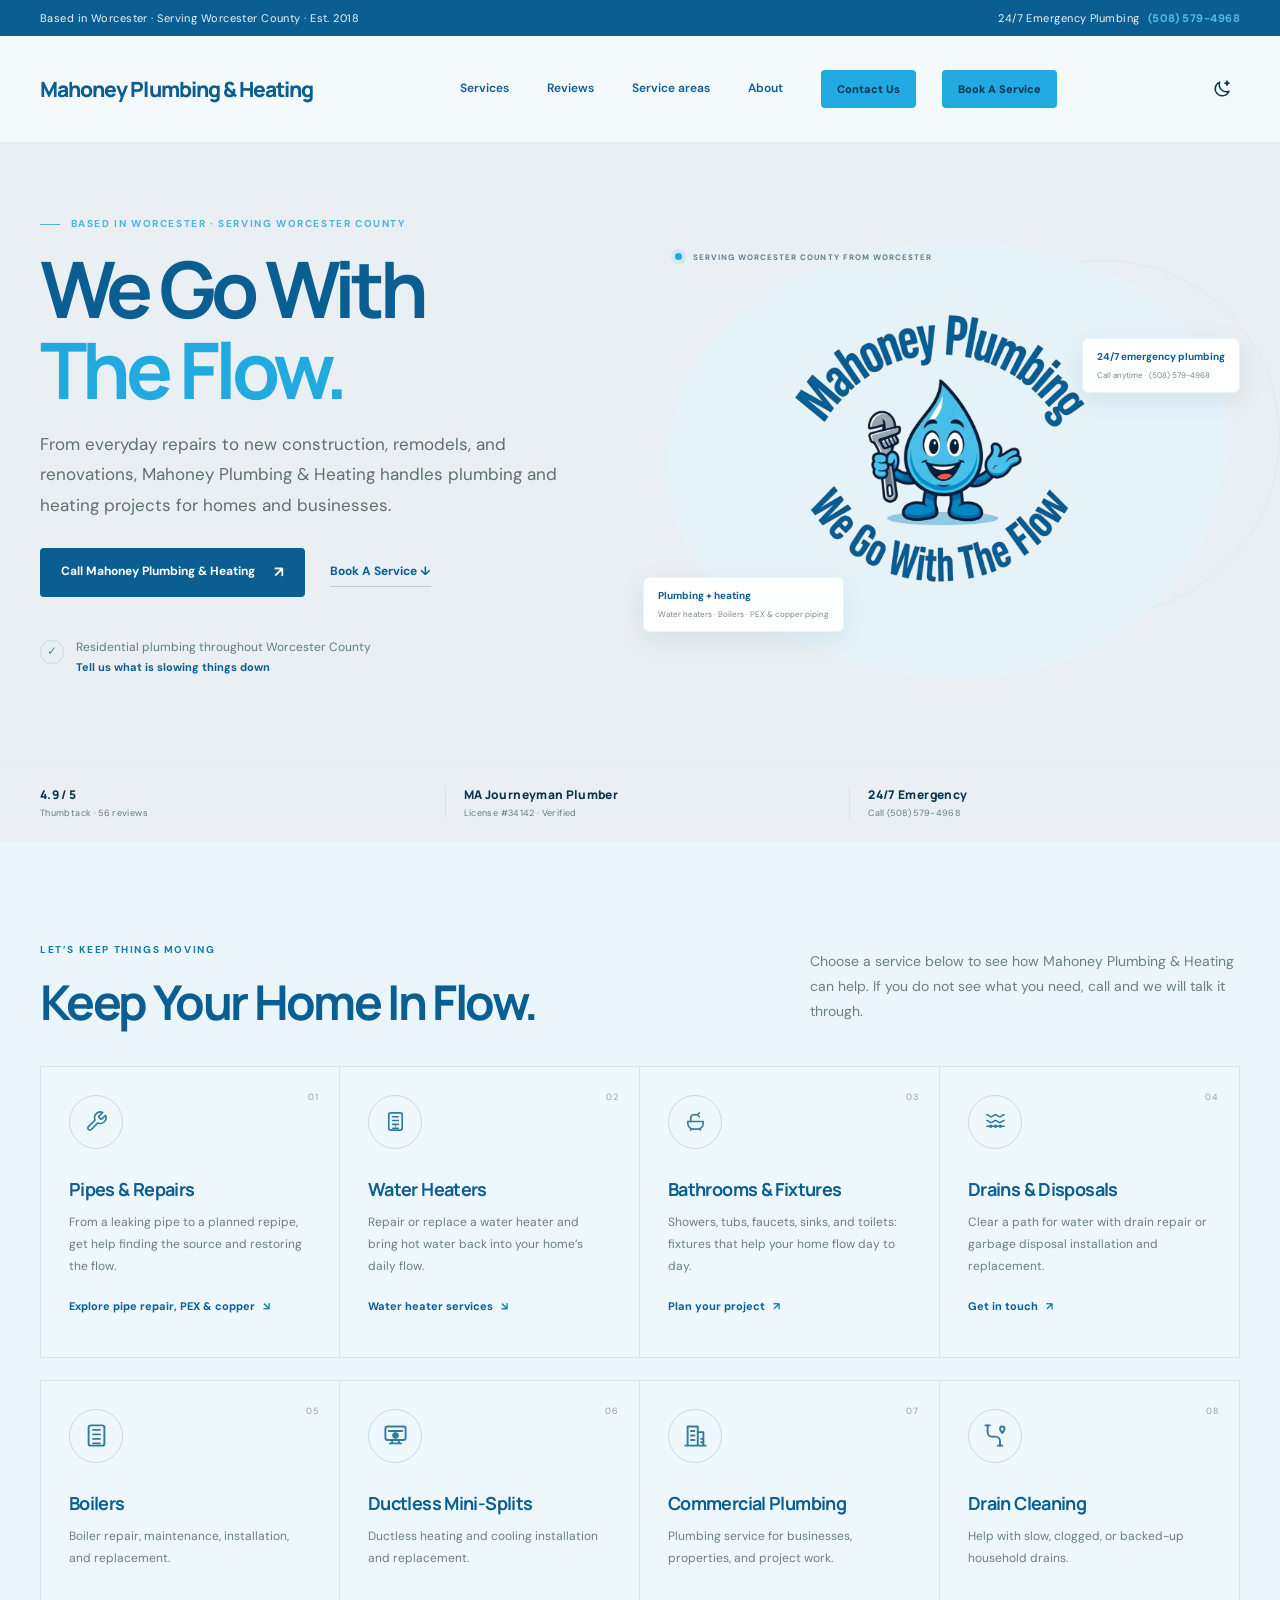
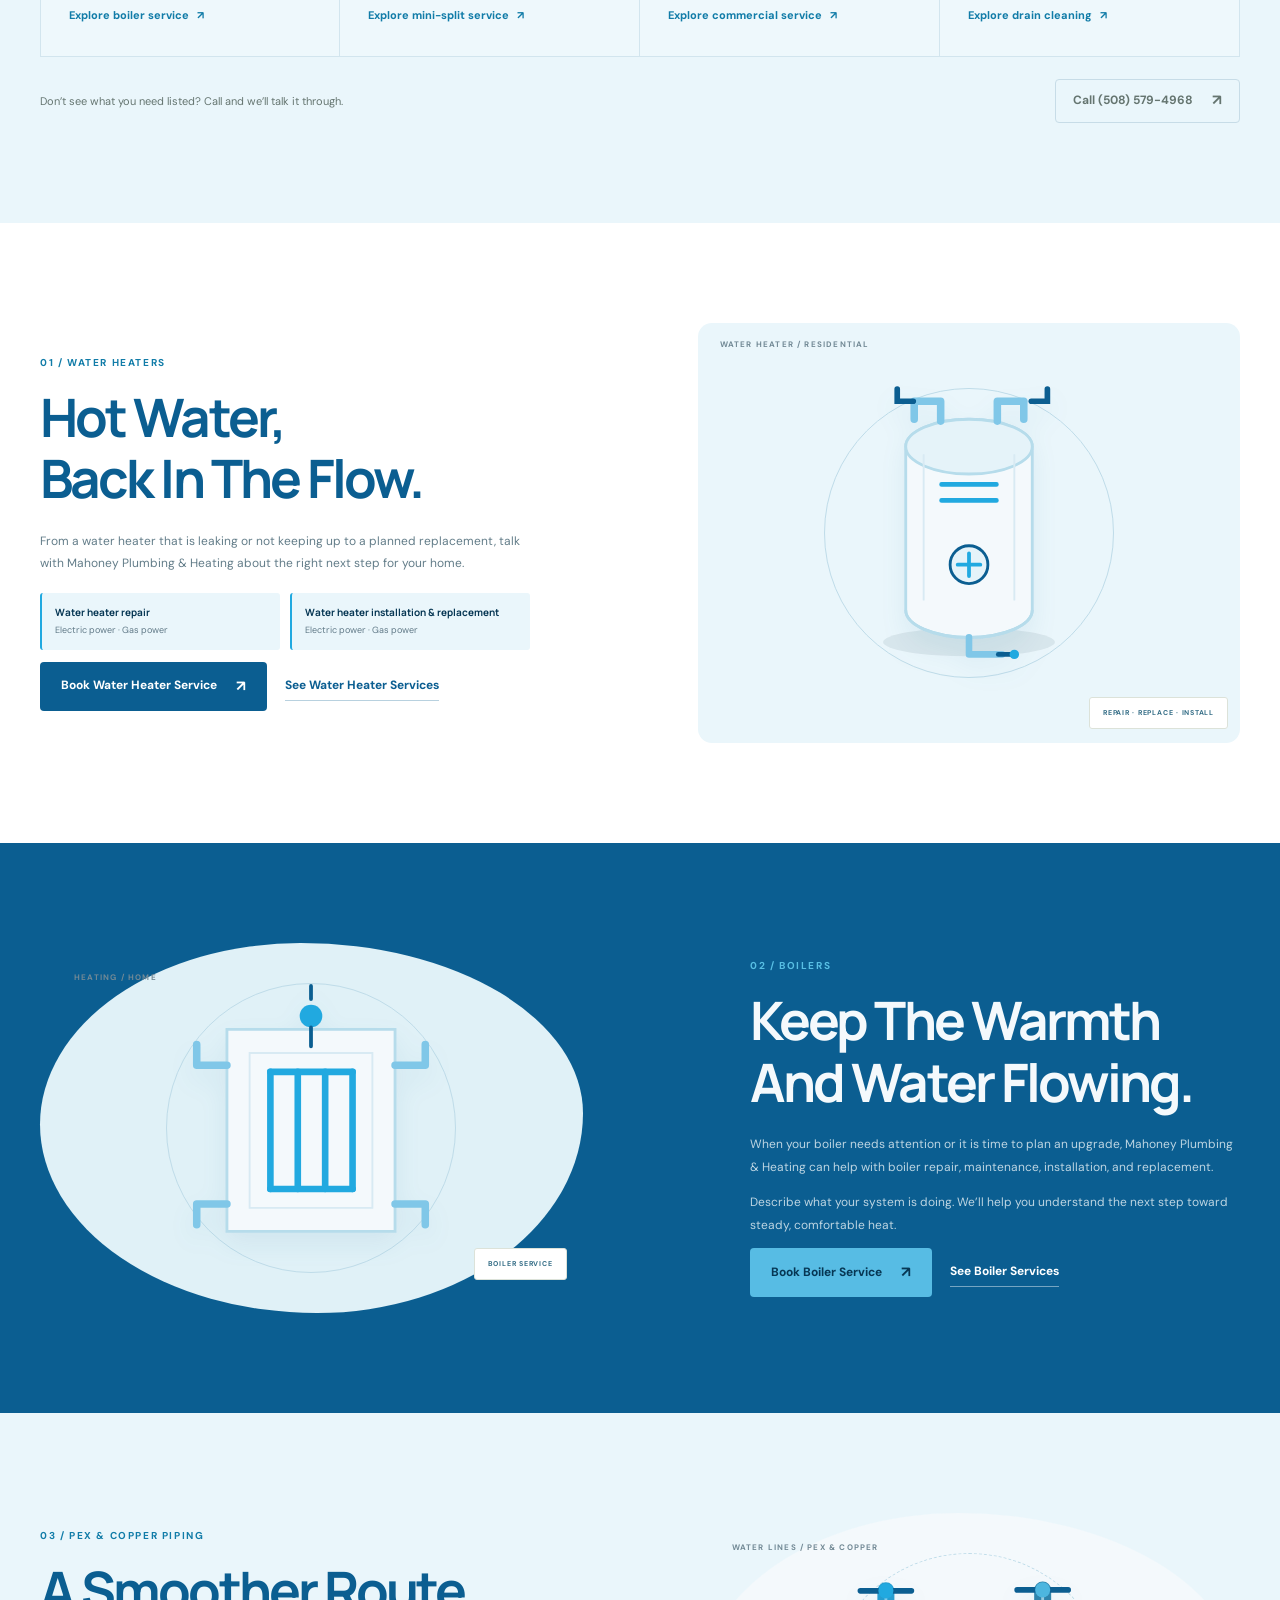
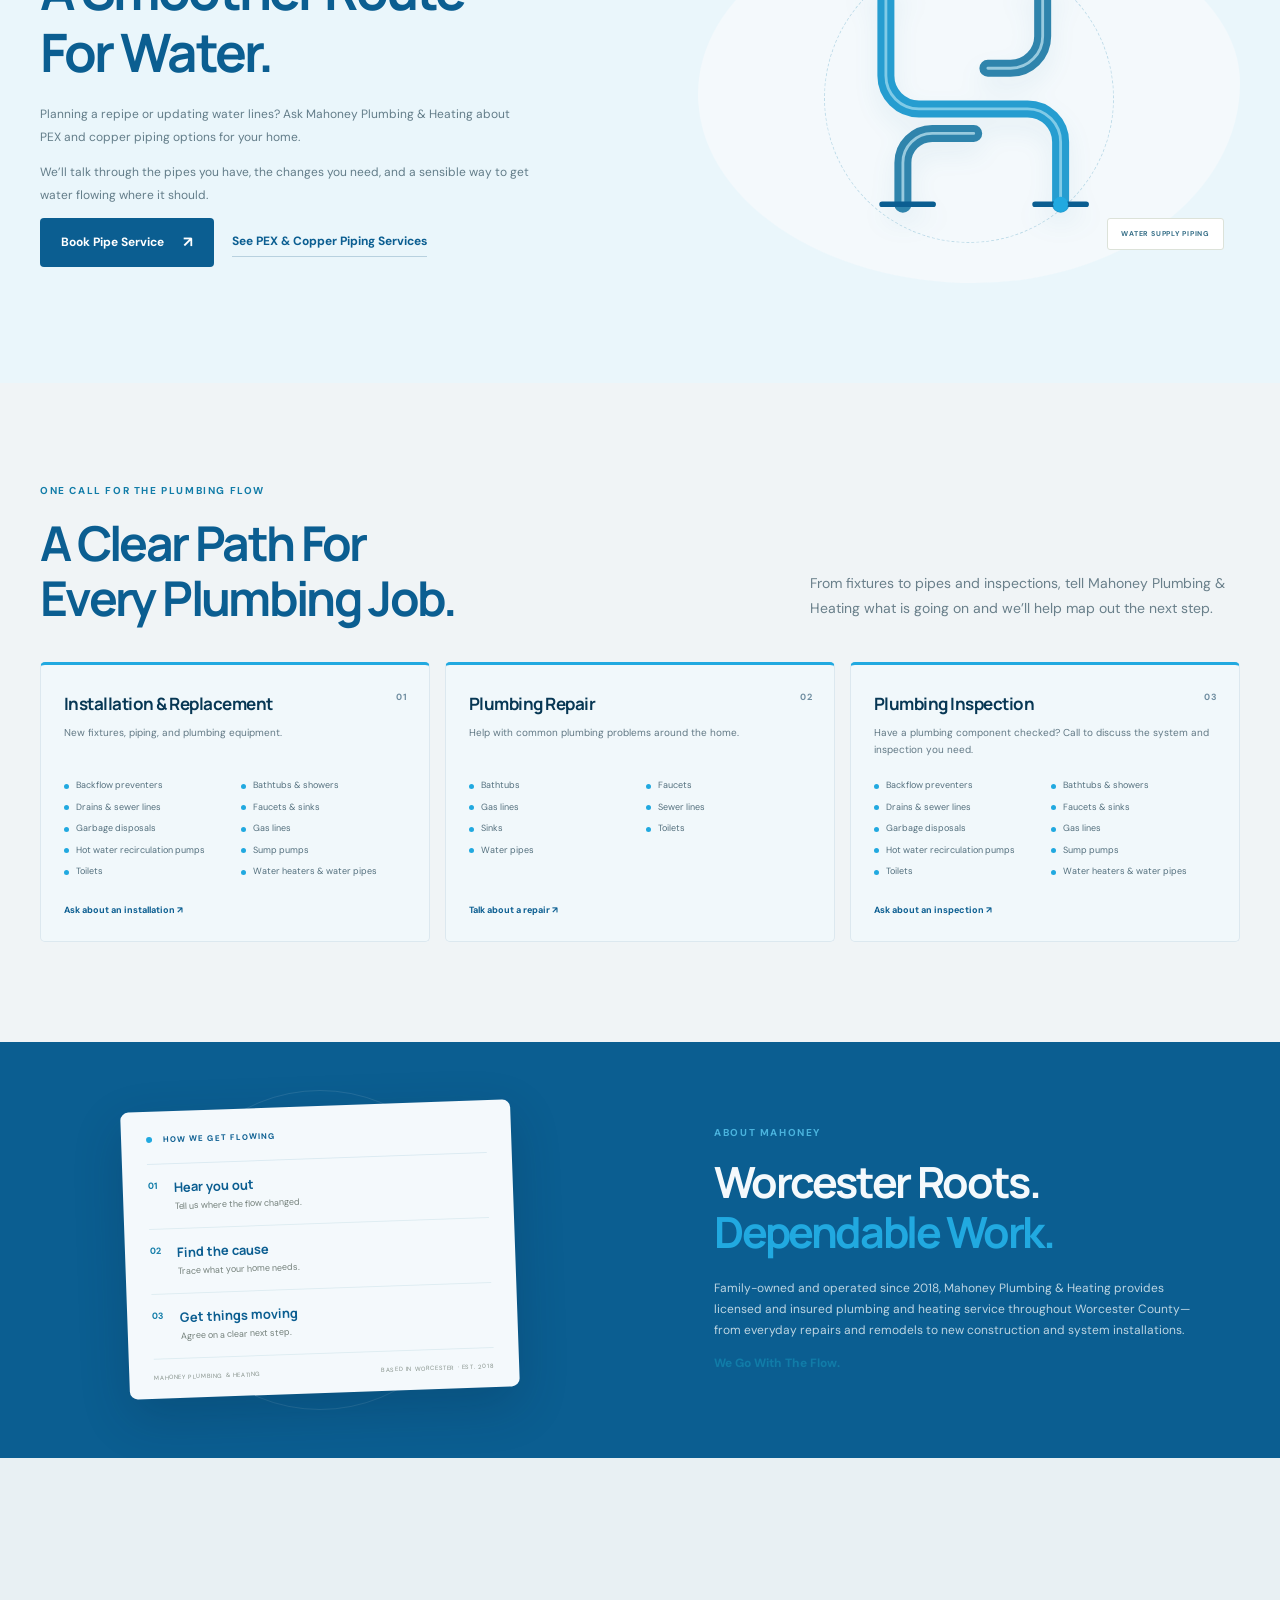
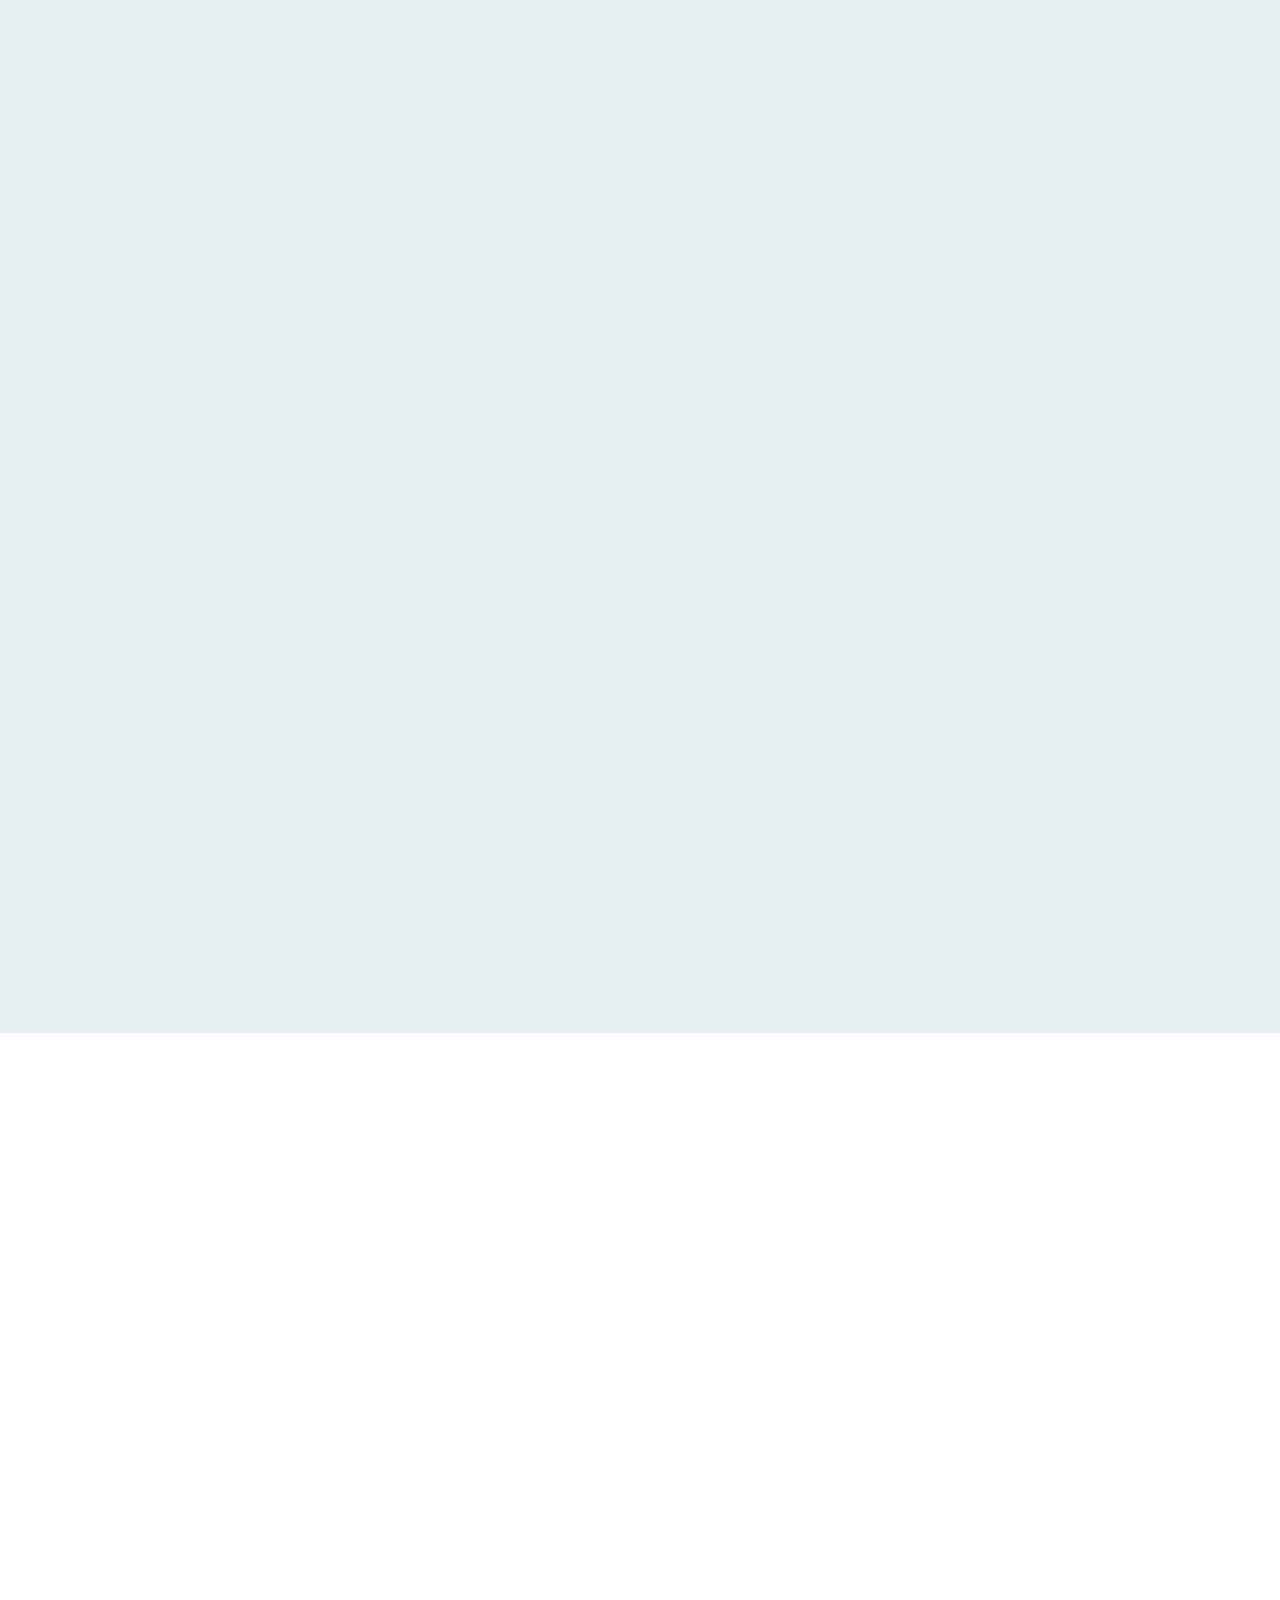
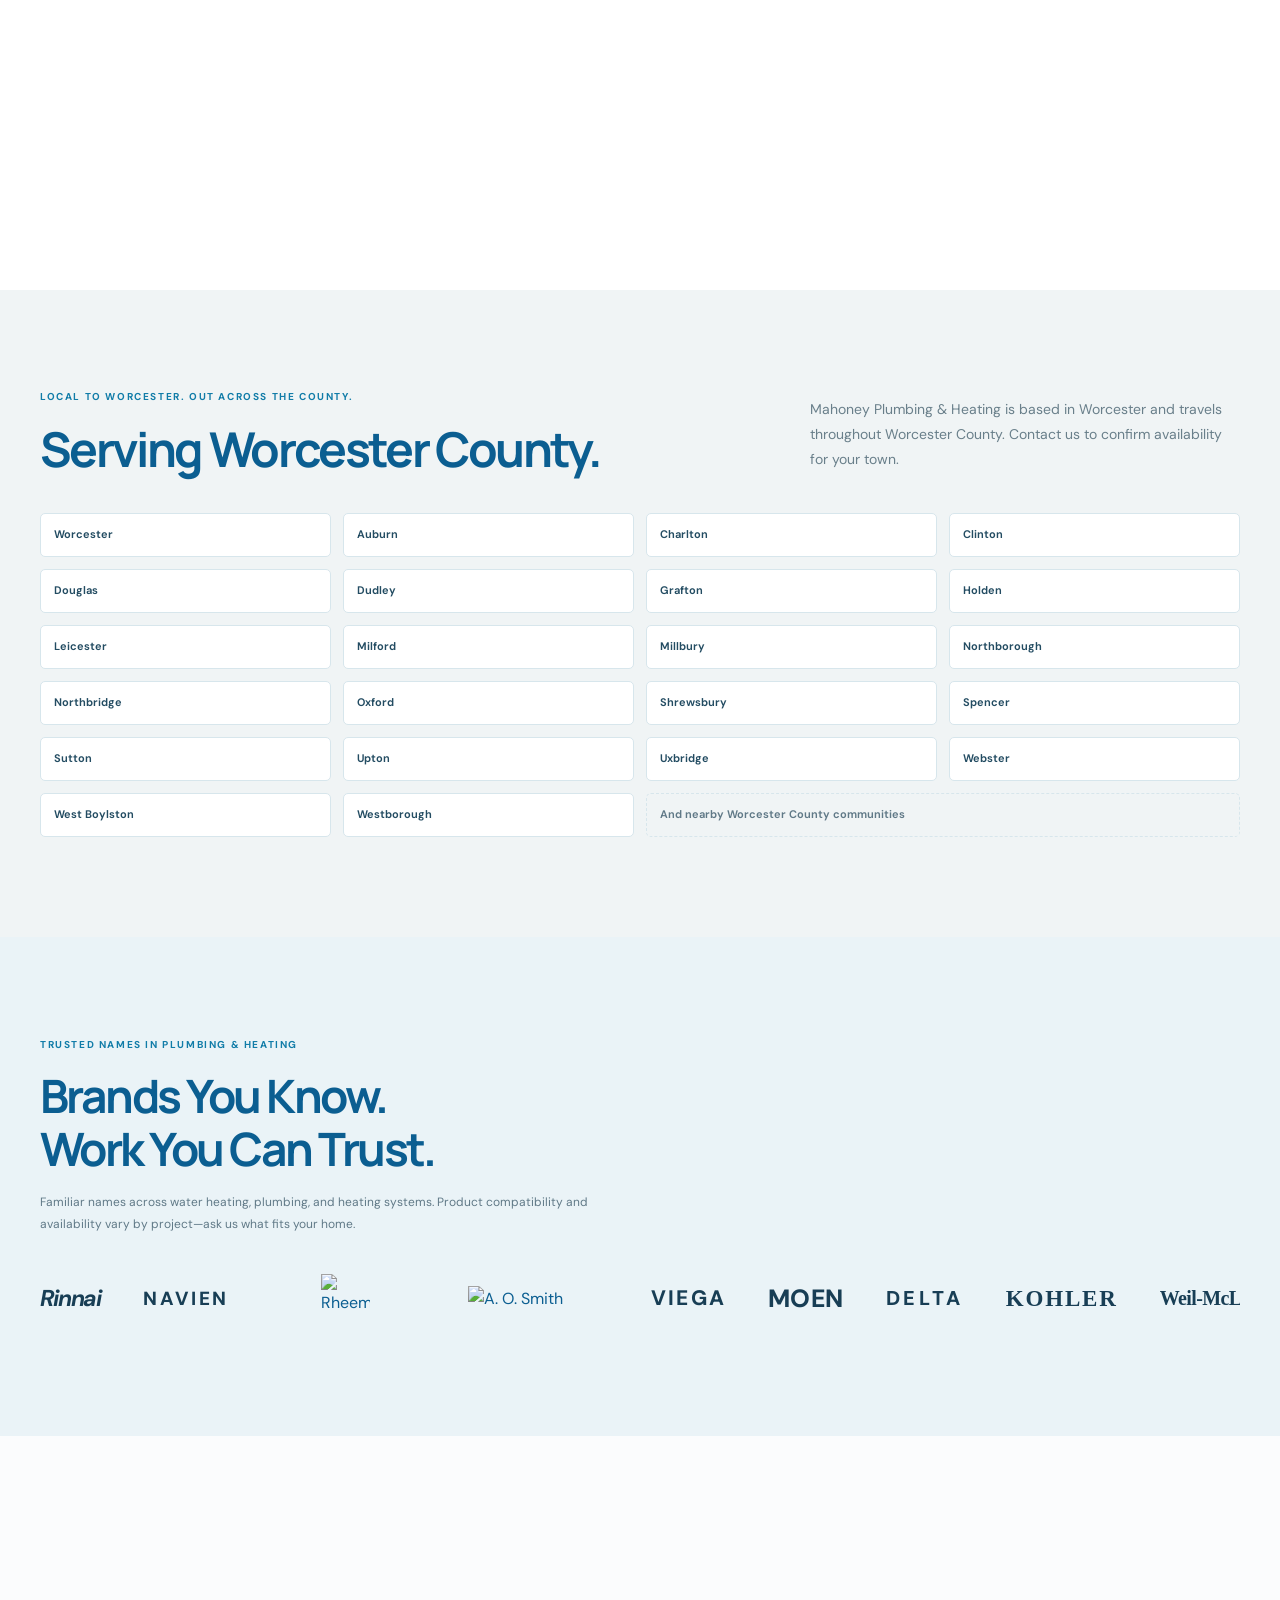
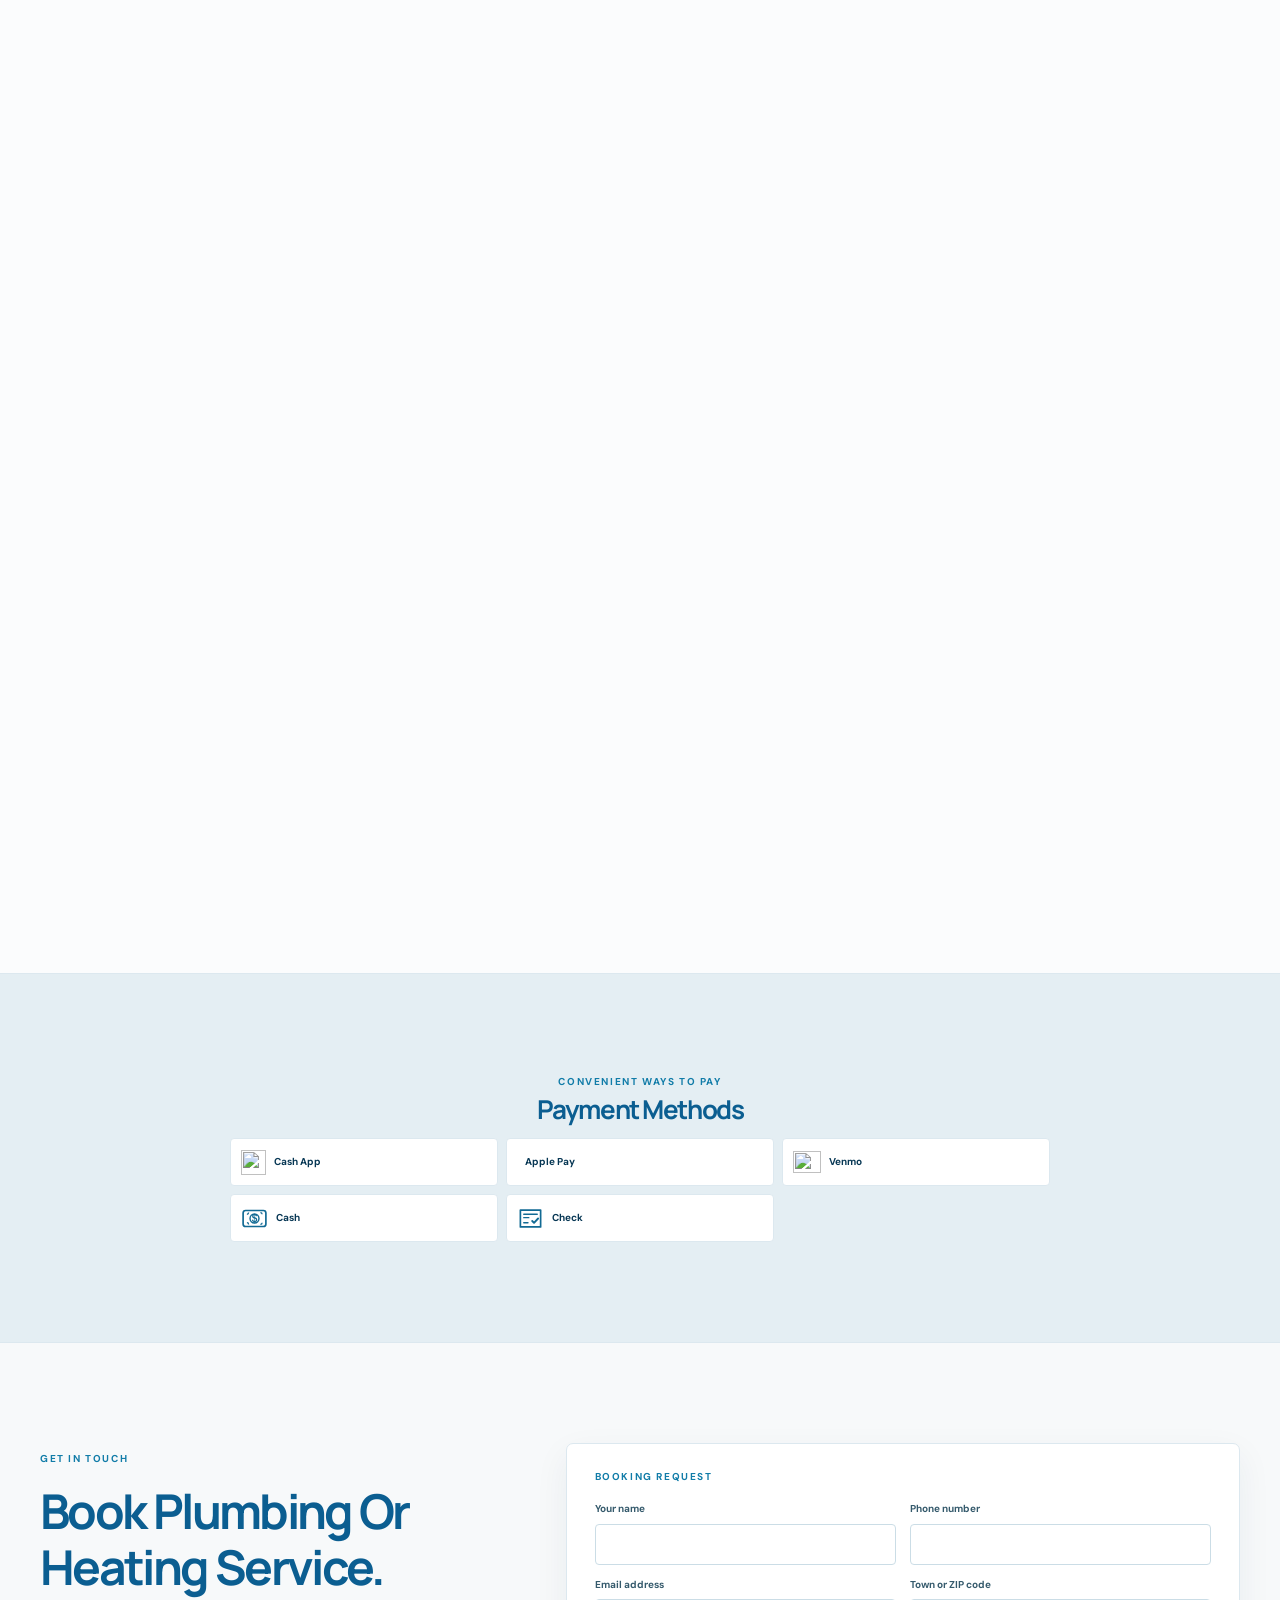
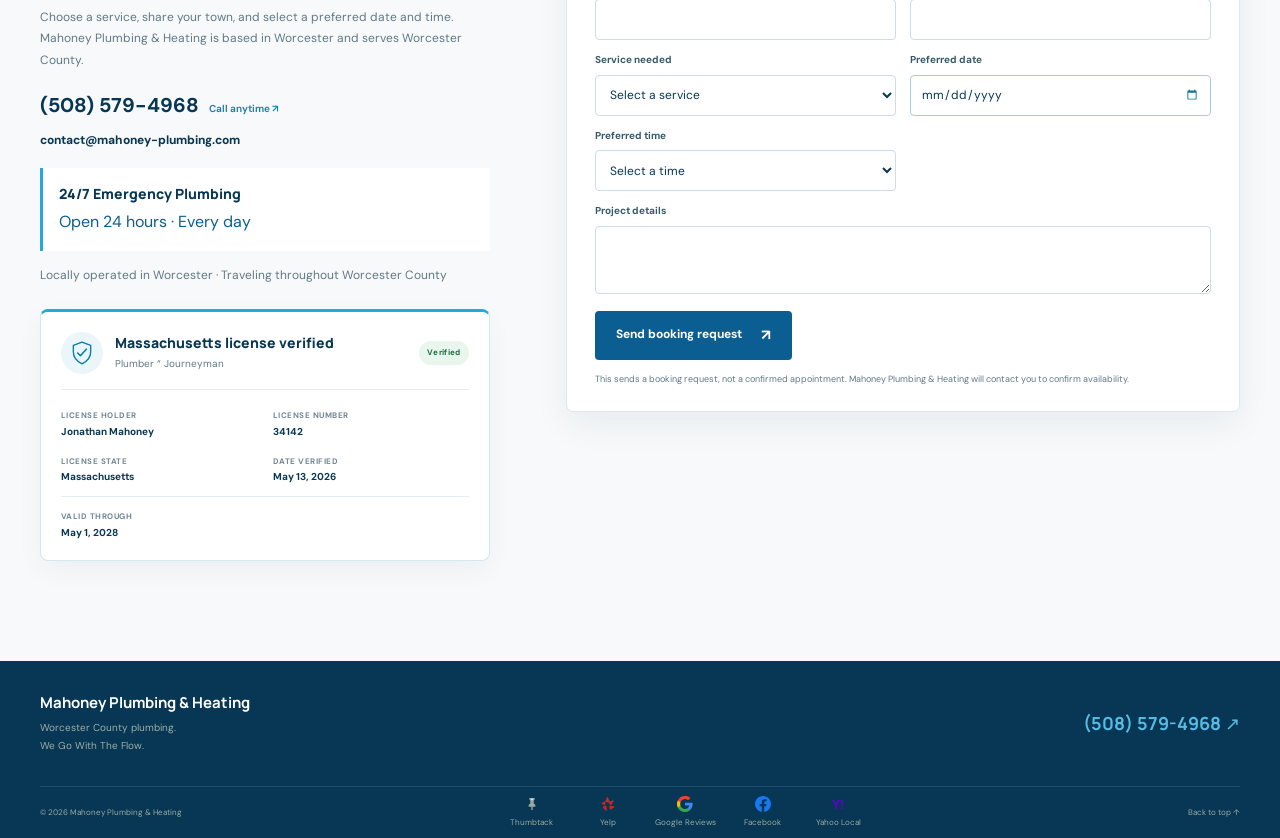
==== commit 32b16793: "Add files via upload" ====
--- a/index.html
+++ b/index.html
@@ -1,4 +1,4 @@
-<!doctype html>
+﻿<!doctype html>
 <html lang="en">
 <head>
   <meta charset="utf-8">
@@ -14,9 +14,10 @@
   <meta property="og:image" content="https://mahoney-plumbing.com/images/logo-transparent.png">
   <meta name="twitter:card" content="summary">
   <title>Mahoney Plumbing &amp; Heating | Worcester, MA</title>
+  <link rel="icon" href="images/logo.ico" type="image/x-icon">
   <link rel="stylesheet" href="css/style.css">
   <script src="js/script.js" defer></script>
-  <meta name="keywords" content="plumber Worcester MA, Worcester County plumbing, emergency plumber Worcester County, water heater installation Worcester, boiler repair Worcester County, drain cleaning, commercial plumber, ductless mini-split installation, PEX repiping, copper pipe installation Worcester County">
+  <meta name="keywords" content="plumber Worcester MA, Worcester County plumbing, emergency plumber Worcester County, water heater installation Worcester, boiler repair Worcester County, drain cleaning, commercial plumber, ductless mini-split installation, PEX repiping, copper pipe installation Worcester County">
     <script type="application/ld+json">
   {"@context":"https://schema.org","@type":"Plumber","name":"Mahoney Plumbing & Heating","url":"https://mahoney-plumbing.com/","image":"https://mahoney-plumbing.com/images/logo-transparent.png","telephone":"+1-508-579-4968","email":"contact@mahoney-plumbing.com","openingHoursSpecification":[{"@type":"OpeningHoursSpecification","dayOfWeek":["Monday","Tuesday","Wednesday","Thursday","Friday","Saturday","Sunday"],"opens":"00:00","closes":"23:59"}],"foundingDate":"2018","address":{"@type":"PostalAddress","addressLocality":"Worcester","addressRegion":"MA","addressCountry":"US"},"areaServed":{"@type":"AdministrativeArea","name":"Worcester County, Massachusetts"},"description":"Residential and commercial plumbing and heating service in Worcester County, including plumbing repairs, drain cleaning, water heaters, boilers, ductless mini-splits, and PEX and copper piping.","sameAs":["https://www.thumbtack.com/ma/worcester/repiping-specialists/mahoney-plumbing-heating/service/353082834228191252","https://www.yelp.com/biz/mahoney-plumbing-and-heating-worcester","https://www.facebook.com/MahoneyPlumbingLLC/","https://share.google/WZ4hM1BKlXfqdcPay","https://local.yahoo.com/info-222232329-mahoney-plumbing-heating-worcester/"]}
   </script><script>try{if(localStorage.getItem('mahoney-theme')==='dark')document.documentElement.dataset.theme='dark'}catch(e){}</script></head>
@@ -26,37 +27,35 @@
   <header class="header"><div class="wrap header-inner">
     <a class="brand" href="#home" aria-label="Mahoney Plumbing &amp; Heating home"><span class="header-wordmark">Mahoney Plumbing &amp; Heating</span></a>
     <button class="menu-toggle" aria-expanded="false" aria-controls="nav" type="button"><span>Menu</span><i aria-hidden="true">&#9776;</i></button>
-    <nav class="nav" id="nav" aria-label="Main navigation"><a href="#services">Services</a><a href="index.html#reviews">Reviews</a><a href="index.html#service-area">Service areas</a><a href="index.html#about">About</a><a class="nav-contact" href="tel:+15085794968">Contact Us</a><a class="nav-schedule" href="index.html#schedule">Book a service</a></nav><button class="theme-toggle" type="button" aria-label="Switch to dark mode" aria-pressed="false"><span class="theme-toggle-icon" aria-hidden="true"><svg class="theme-icon-moon" viewBox="0 0 24 24" fill="none" stroke="currentColor" stroke-width="1.8" stroke-linecap="round" stroke-linejoin="round" aria-hidden="true"><path d="M20.3 14.7A8.5 8.5 0 0 1 9.3 3.7 8.5 8.5 0 1 0 20.3 14.7Z"/><path d="m18 2.5.55 1.95L20.5 5l-1.95.55L18 7.5 17.45 5.55 15.5 5l1.95-.55L18 2.5Z"/></svg><svg class="theme-icon-sun" viewBox="0 0 24 24" fill="none" stroke="currentColor" stroke-width="1.8" stroke-linecap="round" stroke-linejoin="round"><circle cx="12" cy="12" r="4"/><path d="M12 2v2m0 16v2M4.93 4.93l1.42 1.42m11.3 11.3 1.42 1.42M2 12h2m16 0h2M4.93 19.07l1.42-1.42m11.3-11.3 1.42-1.42"/></svg></span></button>
+    <nav class="nav" id="nav" aria-label="Main navigation"><a href="#services">Services</a><a href="index.html#reviews">Reviews</a><a href="index.html#service-area">Service areas</a><a href="index.html#about">About</a><a class="nav-contact" href="tel:+15085794968">Contact Us</a><a class="nav-schedule" href="index.html#schedule">Book A Service</a></nav><button class="theme-toggle" type="button" aria-label="Switch to dark mode" aria-pressed="false"><span class="theme-toggle-icon" aria-hidden="true"><svg class="theme-icon-moon" viewBox="0 0 24 24" fill="none" stroke="currentColor" stroke-width="1.8" stroke-linecap="round" stroke-linejoin="round" aria-hidden="true"><path d="M20.3 14.7A8.5 8.5 0 0 1 9.3 3.7 8.5 8.5 0 1 0 20.3 14.7Z"/><path d="m18 2.5.55 1.95L20.5 5l-1.95.55L18 7.5 17.45 5.55 15.5 5l1.95-.55L18 2.5Z"/></svg><svg class="theme-icon-sun" viewBox="0 0 24 24" fill="none" stroke="currentColor" stroke-width="1.8" stroke-linecap="round" stroke-linejoin="round"><circle cx="12" cy="12" r="4"/><path d="M12 2v2m0 16v2M4.93 4.93l1.42 1.42m11.3 11.3 1.42 1.42M2 12h2m16 0h2M4.93 19.07l1.42-1.42m11.3-11.3 1.42-1.42"/></svg></span></button>
   </div></header>
 
-  <main id="main">
+  <main id="main">
     <section class="hero" id="home"><div class="wrap hero-grid">
-      <div class="hero-copy"><p class="eyebrow"><i></i> BASED IN WORCESTER &middot; SERVING WORCESTER COUNTY</p><h1>We go with<br><em>the flow.</em></h1><p class="hero-lede">Leaks, water heaters, boilers, or new pipes: Mahoney Plumbing &amp; Heating helps keep your home moving with friendly, practical service.</p><div class="hero-actions"><a class="button button-dark" href="tel:+15085794968">Call Mahoney Plumbing &amp; Heating <span>&#8599;</span></a><a class="underlink" href="#schedule">Book a service &#8595;</a></div><p class="hero-note"><span>&#10003;</span> Residential plumbing throughout Worcester County<br><b>Tell us what is slowing things down</b></p></div>
-      <div class="hero-art"><div class="art-label"><i></i> SERVING WORCESTER COUNTY FROM WORCESTER</div><img decoding="async" class="hero-logo-art" src="images/logo-transparent.png" alt="Mahoney Plumbing &amp; Heating &mdash; We Go With the Flow"><a class="art-note note-one" href="tel:+15085794968"><b>24/7 emergency plumbing</b><small>Call anytime &middot; (508) 579-4968</small></a><div class="art-note note-two"><b>Plumbing + heating</b><small><a href="water-heaters.html">Water heaters</a> &middot; <a href="boilers.html">Boilers</a> &middot; <a href="pex.html">PEX &amp; copper piping</a></small></div></div>
-    </div><div class="hero-foot"><div class="wrap"><a class="hero-trust-item" href="#reviews"><b>4.9 / 5</b><span>Thumbtack &middot; 56 reviews</span></a><div class="hero-trust-item"><b>MA Journeyman Plumber</b><span>License #34142 &middot; Verified</span></div><a class="hero-trust-item" href="tel:+15085794968"><b>24/7 Emergency</b><span>Call (508) 579-4968</span></a></div></div></section>
-
-    <section class="intro section" ><div class="wrap intro-grid"><div><p class="eyebrow muted">Friendly help, from the first call</p><h2>Let&rsquo;s get your home<br>flowing again.</h2></div><div><p>From new construction and remodels to renovations and everyday repairs, Mahoney Plumbing &amp; Heating takes on projects large and small. Based in Worcester, we serve customers throughout Worcester County.</p><a class="underlink" href="#about">Meet your local plumber &#8599;</a></div></div></section>
-
-    <section class="services section" id="services"><div class="wrap"><div class="section-heading"><div><p class="eyebrow muted">Let&rsquo;s keep things moving</p><h2>Keep your home in flow.</h2></div><p>Have a plumbing project in mind? Call Mahoney Plumbing &amp; Heating and talk through a smooth next step for your home.</p></div><div class="service-grid">
-      <article class="service-card"><span class="number">01</span><span class="service-icon"><svg viewBox="0 0 24 24" fill="none" stroke="currentColor" stroke-width="1.7" stroke-linecap="round" stroke-linejoin="round" aria-hidden="true"><path d="M14.7 6.3a1 1 0 0 0 0 1.4l1.6 1.6a1 1 0 0 0 1.4 0l3.77-3.77a6 6 0 0 1-7.94 7.94l-6.91 6.91a2.12 2.12 0 0 1-3-3l6.91-6.91a6 6 0 0 1 7.94-7.94l-3.76 3.76Z"/></svg></span><h3>Pipes &amp; repairs</h3><p>From a leaking pipe to a planned repipe, get help finding the source and restoring the flow.</p><a href="pex.html">Explore pipe repair &amp; repiping <b>&#8600;</b></a></article>
-      <article class="service-card"><span class="number">02</span><span class="service-icon"><svg viewBox="0 0 24 24" fill="none" stroke="currentColor" stroke-width="1.7" stroke-linecap="round" stroke-linejoin="round" aria-hidden="true"><rect x="5" y="3" width="14" height="18" rx="2"/><path d="M9 7h6M9 11h6M9 15h6M9 19h6"/><circle cx="12" cy="17" r=".7" fill="currentColor" stroke="none"/></svg></span><h3>Water heaters</h3><p>Repair or replace a water heater and bring hot water back into your home&rsquo;s daily flow.</p><a href="water-heaters.html">Water heater services <b>&#8600;</b></a></article>
-      <article class="service-card"><span class="number">03</span><span class="service-icon"><svg viewBox="0 0 24 24" fill="none" stroke="currentColor" stroke-width="1.7" stroke-linecap="round" stroke-linejoin="round" aria-hidden="true"><path d="M4 12h16v2a6 6 0 0 1-6 6h-4a6 6 0 0 1-6-6v-2Z"/><path d="M7 12V8a3 3 0 0 1 3-3h4M14 5l2-2m-2 2 2 2"/><path d="M7 21v-1m10 1v-1"/></svg></span><h3>Bathrooms &amp; fixtures</h3><p>Showers, tubs, faucets, sinks, and toilets: fixtures that help your home flow day to day.</p><a href="plumbing.html">Plan your project <b>&#8599;</b></a></article>
-      <article class="service-card"><span class="number">04</span><span class="service-icon"><svg viewBox="0 0 24 24" fill="none" stroke="currentColor" stroke-width="1.7" stroke-linecap="round" stroke-linejoin="round" aria-hidden="true"><path d="M3 5c2.2 0 2.2 2 4.5 2S9.8 5 12 5s2.2 2 4.5 2S18.8 5 21 5"/><path d="M3 11c2.2 0 2.2 2 4.5 2S9.8 11 12 11s2.2 2 4.5 2S18.8 11 21 11"/><path d="M3 17h18"/><circle cx="7" cy="17" r="1" fill="currentColor"/><circle cx="12" cy="17" r="1" fill="currentColor"/><circle cx="17" cy="17" r="1" fill="currentColor"/></svg></span><h3>Drains &amp; disposals</h3><p>Clear a path for water with drain repair or garbage disposal installation and replacement.</p><a href="plumbing.html">Get in touch <b>&#8599;</b></a></article>
-    </div><div class="service-foot"><div><span>Don&rsquo;t see what you need listed? Call and we&rsquo;ll talk it through.</span><nav class="service-more" aria-label="More plumbing services"><a href="water-heaters.html">Water heaters</a><a href="boilers.html">Boilers</a><a href="ductless-mini-splits.html">Ductless mini-splits</a><a href="pex.html">PEX &amp; copper piping</a><a href="drain-cleaning.html">Drain cleaning</a><a href="commercial.html">Commercial</a><a href="plumbing.html#install-replace">Installations</a><a href="plumbing.html#plumbing-repair">Repairs</a><a href="plumbing.html#plumbing-inspection">Inspections</a></nav></div><a class="button button-outline" href="tel:+15085794968">Call (508) 579-4968 <b>&#8599;</b></a></div></div></section>
-
-    <section class="specialty section" id="water-heaters"><div class="wrap specialty-grid"><div class="specialty-copy"><p class="eyebrow muted">01 / Water heaters</p><h2>Hot water,<br>back in the flow.</h2><p>From a water heater that is leaking or not keeping up to a planned replacement, talk with Mahoney Plumbing &amp; Heating about the right next step for your home.</p><div class="heater-types"><article><b>Water heater repair</b><span>Electric power &middot; Gas power</span></article><article><b>Water heater installation &amp; replacement</b><span>Electric power &middot; Gas power</span></article></div><div class="specialty-links"><a class="button button-dark" href="#schedule" data-book-service="Water heater">Book water heater service <span>&#8599;</span></a><a class="underlink specialty-detail-link" href="water-heaters.html">See water heater services</a></div></div><div class="specialty-visual heater-visual" aria-hidden="true"><span class="visual-kicker">WATER HEATER / RESIDENTIAL</span><svg viewBox="0 0 360 340" fill="none"><ellipse cx="180" cy="286" rx="91" ry="15" fill="#0b3448" fill-opacity=".08"/><path d="M113 79c0-16 30-29 67-29s67 13 67 29v173c0 16-30 29-67 29s-67-13-67-29V79Z" fill="#f4f9fc" stroke="#b6dceb" stroke-width="3"/><ellipse cx="180" cy="79" rx="67" ry="29" fill="#e5f3f9" stroke="#b6dceb" stroke-width="3"/><path d="M113 252c0 16 30 29 67 29s67-13 67-29" stroke="#b6dceb" stroke-width="3"/><path d="M132 87v155m96-155v155" stroke="#d8eaf3" stroke-width="2"/><path d="M150 52V31h-28v19m88 2V31h28v19" stroke="#80c7e8" stroke-width="8" stroke-linecap="round" stroke-linejoin="round"/><path d="M121 31h-17V18m142 13h17V18" stroke="#0b5e91" stroke-width="6" stroke-linecap="round"/><path d="M151 119h58m-58 17h58" stroke="#21a9e0" stroke-width="5" stroke-linecap="round"/><circle cx="180" cy="204" r="20" fill="#e5f3f9" stroke="#0b5e91" stroke-width="3"/><path d="M180 192v24m-12-12h24" stroke="#21a9e0" stroke-width="4" stroke-linecap="round"/><path d="M180 281v18h35" stroke="#80c7e8" stroke-width="7" stroke-linecap="round" stroke-linejoin="round"/><path d="M211 299h15" stroke="#0b5e91" stroke-width="5" stroke-linecap="round"/><circle cx="228" cy="299" r="5" fill="#21a9e0"/></svg><span class="visual-chip">REPAIR &middot; REPLACE &middot; INSTALL</span></div></div></section>
-
-    <section class="specialty specialty-dark section" id="boilers"><div class="wrap specialty-grid"><div class="specialty-visual boiler-visual" aria-hidden="true"><span class="visual-kicker">HEATING / HOME</span><svg viewBox="0 0 360 340" fill="none"><path d="M91 66h178v214H91z" fill="#f4f9fc" stroke="#b6dceb" stroke-width="3"/><path d="M115 91h130v164H115z" stroke="#d8eaf3" stroke-width="2"/><path d="M137 111v124m29-124v124m29-124v124m29-124v124" stroke="#21a9e0" stroke-width="7" stroke-linecap="round"/><path d="M137 111h87m-87 124h87" stroke="#21a9e0" stroke-width="7" stroke-linecap="round"/><path d="M91 104H59V82m210 22h32V82M91 251H59v22m210-22h32v22" stroke="#80c7e8" stroke-width="8" stroke-linecap="round" stroke-linejoin="round"/><circle cx="180" cy="52" r="12" fill="#21a9e0"/><path d="M180 34V20m0 64V64" stroke="#0b5e91" stroke-width="4" stroke-linecap="round"/></svg><span class="visual-chip">BOILER SERVICE</span></div><div class="specialty-copy"><p class="eyebrow">02 / Boilers</p><h2>Keep the warmth<br>and water flowing.</h2><p>When your boiler needs attention or it is time to plan an upgrade, Mahoney Plumbing &amp; Heating can help with boiler repair, maintenance, installation, and replacement.</p><p>Describe what your system is doing. We&rsquo;ll help you understand the next step toward steady, comfortable heat.</p><div class="specialty-links"><a class="button button-light" href="#schedule" data-book-service="Boiler or heating">Book boiler service <span>&#8599;</span></a><a class="detail-link-light specialty-detail-link" href="boilers.html">See boiler services</a></div></div></div></section>
-
-    <section class="specialty specialty-pex section" id="pex"><div class="wrap specialty-grid"><div class="specialty-copy"><p class="eyebrow muted">03 / PEX &amp; copper piping</p><h2>A smoother route<br>for water.</h2><p>Planning a repipe or updating water lines? Ask Mahoney Plumbing &amp; Heating about PEX and copper piping options for your home.</p><p>We&rsquo;ll talk through the pipes you have, the changes you need, and a sensible way to get water flowing where it should.</p><div class="specialty-links"><a class="button button-dark" href="#schedule" data-book-service="Pipe repair, PEX or copper">Book pipe service <span>&#8599;</span></a><a class="underlink specialty-detail-link" href="pex.html">See PEX &amp; copper piping services</a></div></div><div class="specialty-visual pex-visual" aria-hidden="true"><span class="visual-kicker">WATER LINES / PEX &amp; COPPER</span><svg viewBox="0 0 360 340" fill="none"><path d="M92 57v90a35 35 0 0 0 35 35h115a35 35 0 0 1 35 35v66" stroke="#269dd0" stroke-width="18" stroke-linecap="round"/><path d="M92 57v90a35 35 0 0 0 35 35h115a35 35 0 0 1 35 35v66" stroke="#b2e4f4" stroke-opacity=".65" stroke-width="3" stroke-linecap="round"/><path d="M258 56v49a34 34 0 0 1-34 34h-24m-15 69h-44a31 31 0 0 0-31 31v44" stroke="#2f84ac" stroke-width="18" stroke-linecap="round"/><path d="M258 56v49a34 34 0 0 1-34 34h-24m-15 69h-44a31 31 0 0 0-31 31v44" stroke="#c5e8f4" stroke-opacity=".7" stroke-width="3" stroke-linecap="round"/><path d="M65 57h54M231 56h54M250 283h54M88 283h54" stroke="#0b5e91" stroke-width="6" stroke-linecap="round"/><circle cx="92" cy="57" r="8" fill="#21a9e0"/><circle cx="258" cy="56" r="8" fill="#4db6df"/><circle cx="277" cy="283" r="8" fill="#21a9e0"/></svg><span class="visual-chip">WATER SUPPLY PIPING</span></div></div></section>
-
-    <section class="catalog section" id="plumbing-services"><div class="wrap"><div class="section-heading"><div><p class="eyebrow muted">One call for the plumbing flow</p><h2>A clear path for<br>every plumbing job.</h2></div><p>From fixtures to pipes and inspections, tell Mahoney Plumbing &amp; Heating what is going on and we&rsquo;ll help map out the next step.</p></div><div class="catalog-grid"><article class="catalog-card" id="install-replace"><span class="catalog-number">01</span><h3>Installation &amp; replacement</h3><p>New fixtures, piping, and plumbing equipment.</p><ul><li>Backflow preventers</li><li>Bathtubs &amp; showers</li><li>Drains &amp; sewer lines</li><li>Faucets &amp; sinks</li><li>Garbage disposals</li><li>Gas lines</li><li>Hot water recirculation pumps</li><li>Sump pumps</li><li>Toilets</li><li>Water heaters &amp; water pipes</li></ul><a href="tel:+15085794968">Ask about an installation &#8599;</a></article><article class="catalog-card" id="plumbing-repair"><span class="catalog-number">02</span><h3>Plumbing repair</h3><p>Help with common plumbing problems around the home.</p><ul><li>Bathtubs</li><li>Faucets</li><li>Gas lines</li><li>Sewer lines</li><li>Sinks</li><li>Toilets</li><li>Water pipes</li></ul><a href="tel:+15085794968">Talk about a repair &#8599;</a></article><article class="catalog-card" id="plumbing-inspection"><span class="catalog-number">03</span><h3>Plumbing inspection</h3><p>Have a plumbing component checked? Call to discuss the system and inspection you need.</p><ul><li>Backflow preventers</li><li>Bathtubs &amp; showers</li><li>Drains &amp; sewer lines</li><li>Faucets &amp; sinks</li><li>Garbage disposals</li><li>Gas lines</li><li>Hot water recirculation pumps</li><li>Sump pumps</li><li>Toilets</li><li>Water heaters &amp; water pipes</li></ul><a href="tel:+15085794968">Ask about an inspection &#8599;</a></article></div></div></section>
-
-    <section class="about section" id="about"><div class="wrap about-grid"><div class="about-visual"><div class="work-card"><div class="work-head"><i></i> HOW WE GET FLOWING</div><div class="work-step"><span>01</span><p><b>Hear you out</b><small>Tell us where the flow changed.</small></p></div><div class="work-step"><span>02</span><p><b>Find the cause</b><small>Trace what your home needs.</small></p></div><div class="work-step"><span>03</span><p><b>Get things moving</b><small>Agree on a clear next step.</small></p></div><div class="work-foot">MAHONEY PLUMBING &amp; HEATING <span>BASED IN WORCESTER &middot; EST. 2018</span></div></div></div><div class="about-copy"><p class="eyebrow">About Mahoney</p><h2>Worcester roots.<br><em>Dependable work.</em></h2><p>Family-owned and operated since 2018, Mahoney Plumbing &amp; Heating provides licensed and insured plumbing and heating service throughout Worcester County&mdash;from everyday repairs and remodels to new construction and system installations.</p><p>We Go With the Flow.</p></div></div></section>
-
-    <section class="project-gallery section" id="projects"><div class="wrap"><div class="section-heading"><div><p class="eyebrow muted">Recent plumbing work</p><h2>See work from Mahoney Plumbing &amp; Heating.</h2></div><a class="text-link" href="https://www.thumbtack.com/ma/worcester/repiping-specialists/mahoney-plumbing-heating/service/353082834228191252" target="_blank" rel="noopener noreferrer">View all project photos on Thumbtack &#8599;</a></div><div class="project-grid"><figure class="project-photo project-photo-featured"><img decoding="async" src="images/bathroom-remodel1.jpg" alt="Finished bathroom remodel with updated fixtures"><figcaption>Bathroom remodel</figcaption></figure><figure class="project-photo"><img decoding="async" loading="lazy" src="images/bathroom-remodel2.jpg" alt="Completed bathroom renovation"><figcaption>Bathroom renovation</figcaption></figure><figure class="project-photo"><img decoding="async" loading="lazy" src="images/bathroom-remodel3.jpg" alt="Bathroom fixtures after remodeling"><figcaption>Updated bathroom fixtures</figcaption></figure><figure class="project-photo"><img decoding="async" loading="lazy" src="images/bathroom-remodel4.jpg" alt="Finished bathroom project"><figcaption>Bathroom project</figcaption></figure><figure class="project-photo"><img decoding="async" loading="lazy" src="images/bathroom-remodel5.jpg" alt="Bathroom remodel details"><figcaption>Remodel details</figcaption></figure><figure class="project-photo"><img decoding="async" loading="lazy" src="images/bathroom-remodel6.jpg" alt="Completed bathroom work"><figcaption>Completed bathroom work</figcaption></figure><figure class="project-photo"><img decoding="async" loading="lazy" src="images/bathroom-remodel7.jpg" alt="Bathroom renovation with updated fixtures"><figcaption>Bathroom renovation</figcaption></figure><figure class="project-photo"><img decoding="async" loading="lazy" src="images/bathroom-remodel8.webp" alt="Finished tiled shower and bathroom remodel"><figcaption>Tiled shower remodel</figcaption></figure><figure class="project-photo"><img decoding="async" loading="lazy" src="images/water-heater-post-install1.jpg" alt="Residential water heater after installation"><figcaption>Water heater installation</figcaption></figure><figure class="project-photo"><img decoding="async" loading="lazy" src="images/pipe-replacement1.webp" alt="Replacement plumbing pipes in a renovation"><figcaption>Pipe replacement</figcaption></figure></div></div></section>
-
-    <section class="reviews section" id="reviews"><div class="wrap"><div class="reviews-head"><div><p class="eyebrow muted">Customer feedback</p><h2>Good work. Good word of mouth.</h2><p class="review-copy">Read feedback from homeowners who hired Mahoney Plumbing &amp; Heating for plumbing repairs, water heaters, and bathroom projects.</p></div><div class="review-summary" aria-label="Customer ratings"><a class="review-score-card" href="https://www.thumbtack.com/ma/worcester/repiping-specialists/mahoney-plumbing-heating/service/353082834228191252" target="_blank" rel="noopener noreferrer"><span class="score-platform"><svg class="score-icon icon-thumbtack" viewBox="0 0 24 24" aria-hidden="true"><path d="M8 3h8v2l-1.5 2v4l2.5 2.5V16h-4v5h-2v-5H7v-2.5L9.5 11V7L8 5V3Z" fill="currentColor"/></svg>Thumbtack</span><strong>4.9<small>/ 5</small></strong><span class="score-rating-line"><span class="score-stars" aria-label="4.9 out of 5 stars">&#9733;&#9733;&#9733;&#9733;&#9733;</span><span class="score-detail">56 reviews</span></span></a><a class="review-score-card" href="https://www.yelp.com/biz/mahoney-plumbing-and-heating-worcester" target="_blank" rel="noopener noreferrer"><span class="score-platform"><svg class="score-icon icon-yelp" viewBox="0 0 24 24" aria-hidden="true"><path fill="#d32323" d="M10.2 2.4c.2-.8 1.2-1 1.7-.3l2.4 5.4c.3.8-.1 1.4-.9 1.5L9 9.5c-.8.1-1.3-.5-1.1-1.3l2.3-5.8Zm8.9 4.2c.7-.3 1.4.4 1.1 1.1l-2.8 5.1c-.4.7-1.1.8-1.7.2l-2.5-2.6c-.6-.6-.4-1.3.3-1.7l5.6-2.1ZM21 15.5c.8.2 1 1.2.3 1.7l-5.2 3c-.7.4-1.4.1-1.5-.7l-.5-3.6c-.1-.8.4-1.3 1.2-1.2l5.7.8ZM10 21.3c-.1.8-1.1 1.1-1.7.5l-3.9-4.5c-.5-.6-.3-1.3.5-1.6l3.5-1.1c.8-.2 1.3.2 1.3 1l.3 5.7ZM3.1 12.1c-.8-.3-.8-1.3-.1-1.7l3.2-1.9c.7-.4 1.4-.1 1.5.7l.3 3.3c.1.8-.5 1.3-1.3 1.1l-3.6-1.5Z"/></svg>Yelp</span><strong>5.0<small>/ 5</small></strong><span class="score-stars" aria-label="5 out of 5 stars">&#9733;&#9733;&#9733;&#9733;&#9733;</span></a><a class="review-score-card" href="https://local.yahoo.com/info-222232329-mahoney-plumbing-heating-worcester/" target="_blank" rel="noopener noreferrer"><span class="score-platform"><svg class="score-icon icon-yahoo" viewBox="0 0 24 24" aria-hidden="true"><text x="1" y="19" fill="#6001d2" font-family="Arial,sans-serif" font-size="19" font-weight="800">Y!</text></svg>Yahoo Local</span><strong>5.0<small>/ 5</small></strong><span class="score-stars" aria-label="5 out of 5 stars">&#9733;&#9733;&#9733;&#9733;&#9733;</span></a></div></div><div class="review-carousel" aria-label="Customer reviews">
+      <div class="hero-copy"><p class="eyebrow"><i></i> BASED IN WORCESTER &middot; SERVING WORCESTER COUNTY</p><h1>We Go With<br><em>The Flow.</em></h1><p class="hero-lede">From everyday repairs to new construction, remodels, and renovations, Mahoney Plumbing &amp; Heating handles plumbing and heating projects for homes and businesses.</p><div class="hero-actions"><a class="button button-dark" href="tel:+15085794968">Call Mahoney Plumbing &amp; Heating <span>&#8599;</span></a><a class="underlink" href="#schedule">Book A Service &#8595;</a></div><p class="hero-note"><span>&#10003;</span> Residential plumbing throughout Worcester County<br><b>Tell us what is slowing things down</b></p></div>
+      <div class="hero-art"><div class="art-label"><i></i> SERVING WORCESTER COUNTY FROM WORCESTER</div><img decoding="async" class="hero-logo-art" src="images/logo-transparent.png" alt="Mahoney Plumbing &amp; Heating &mdash; We Go With The Flow"><a class="art-note note-one" href="tel:+15085794968"><b>24/7 emergency plumbing</b><small>Call anytime &middot; (508) 579-4968</small></a><div class="art-note note-two"><b>Plumbing + heating</b><small><a href="water-heaters.html">Water heaters</a> &middot; <a href="boilers.html">Boilers</a> &middot; <a href="pex.html">PEX &amp; copper piping</a></small></div></div>
+    </div><div class="hero-foot"><div class="wrap"><a class="hero-trust-item" href="#reviews"><b>4.9 / 5</b><span>Thumbtack &middot; 56 reviews</span></a><div class="hero-trust-item"><b>MA Journeyman Plumber</b><span>License #34142 &middot; Verified</span></div><a class="hero-trust-item" href="tel:+15085794968"><b>24/7 Emergency</b><span>Call (508) 579-4968</span></a></div></div></section>
+
+    <section class="services section" id="services"><div class="wrap"><div class="section-heading"><div><p class="eyebrow muted">Let&rsquo;s keep things moving</p><h2>Keep Your Home In Flow.</h2></div><p>Choose a service below to see how Mahoney Plumbing &amp; Heating can help. If you do not see what you need, call and we will talk it through.</p></div><div class="service-grid">
+      <article class="service-card"><span class="number">01</span><span class="service-icon"><svg viewBox="0 0 24 24" fill="none" stroke="currentColor" stroke-width="1.7" stroke-linecap="round" stroke-linejoin="round" aria-hidden="true"><path d="M14.7 6.3a1 1 0 0 0 0 1.4l1.6 1.6a1 1 0 0 0 1.4 0l3.77-3.77a6 6 0 0 1-7.94 7.94l-6.91 6.91a2.12 2.12 0 0 1-3-3l6.91-6.91a6 6 0 0 1 7.94-7.94l-3.76 3.76Z"/></svg></span><h3>Pipes &amp; Repairs</h3><p>From a leaking pipe to a planned repipe, get help finding the source and restoring the flow.</p><a href="pex.html">Explore pipe repair, PEX &amp; copper <b>&#8600;</b></a></article>
+      <article class="service-card"><span class="number">02</span><span class="service-icon"><svg viewBox="0 0 24 24" fill="none" stroke="currentColor" stroke-width="1.7" stroke-linecap="round" stroke-linejoin="round" aria-hidden="true"><rect x="5" y="3" width="14" height="18" rx="2"/><path d="M9 7h6M9 11h6M9 15h6M9 19h6"/><circle cx="12" cy="17" r=".7" fill="currentColor" stroke="none"/></svg></span><h3>Water Heaters</h3><p>Repair or replace a water heater and bring hot water back into your home&rsquo;s daily flow.</p><a href="water-heaters.html">Water heater services <b>&#8600;</b></a></article>
+      <article class="service-card"><span class="number">03</span><span class="service-icon"><svg viewBox="0 0 24 24" fill="none" stroke="currentColor" stroke-width="1.7" stroke-linecap="round" stroke-linejoin="round" aria-hidden="true"><path d="M4 12h16v2a6 6 0 0 1-6 6h-4a6 6 0 0 1-6-6v-2Z"/><path d="M7 12V8a3 3 0 0 1 3-3h4M14 5l2-2m-2 2 2 2"/><path d="M7 21v-1m10 1v-1"/></svg></span><h3>Bathrooms &amp; Fixtures</h3><p>Showers, tubs, faucets, sinks, and toilets: fixtures that help your home flow day to day.</p><a href="plumbing.html">Plan your project <b>&#8599;</b></a></article>
+      <article class="service-card"><span class="number">04</span><span class="service-icon"><svg viewBox="0 0 24 24" fill="none" stroke="currentColor" stroke-width="1.7" stroke-linecap="round" stroke-linejoin="round" aria-hidden="true"><path d="M3 5c2.2 0 2.2 2 4.5 2S9.8 5 12 5s2.2 2 4.5 2S18.8 5 21 5"/><path d="M3 11c2.2 0 2.2 2 4.5 2S9.8 11 12 11s2.2 2 4.5 2S18.8 11 21 11"/><path d="M3 17h18"/><circle cx="7" cy="17" r="1" fill="currentColor"/><circle cx="12" cy="17" r="1" fill="currentColor"/><circle cx="17" cy="17" r="1" fill="currentColor"/></svg></span><h3>Drains &amp; Disposals</h3><p>Clear a path for water with drain repair or garbage disposal installation and replacement.</p><a href="plumbing.html">Get in touch <b>&#8599;</b></a></article>
+    </div><div class="service-grid service-grid-additional" aria-label="More plumbing and heating services"><a class="service-card service-card-feature" href="boilers.html"><span class="number">05</span><span class="service-icon"><svg viewBox="0 0 24 24" fill="none" stroke="currentColor" stroke-width="1.7" stroke-linecap="round" stroke-linejoin="round" aria-hidden="true"><rect x="5" y="3" width="14" height="18" rx="2"/><path d="M9 7h6M9 11h6M9 15h6M9 19h6"/></svg></span><h3>Boilers</h3><p>Boiler repair, maintenance, installation, and replacement.</p><span class="service-card-action">Explore boiler service <b>&#8599;</b></span></a><a class="service-card service-card-feature" href="ductless-mini-splits.html"><span class="number">06</span><span class="service-icon"><svg viewBox="0 0 24 24" fill="none" stroke="currentColor" stroke-width="1.7" stroke-linecap="round" stroke-linejoin="round" aria-hidden="true"><rect x="3" y="4" width="18" height="12" rx="2"/><path d="M6 8h12M7 19h10m-8-3v3m6-3v3"/><circle cx="12" cy="12" r="2"/><path d="m12 10v4m-2-2h4"/></svg></span><h3>Ductless Mini-Splits</h3><p>Ductless heating and cooling installation and replacement.</p><span class="service-card-action">Explore mini-split service <b>&#8599;</b></span></a><a class="service-card service-card-feature" href="commercial.html"><span class="number">07</span><span class="service-icon"><svg viewBox="0 0 24 24" fill="none" stroke="currentColor" stroke-width="1.7" stroke-linecap="round" stroke-linejoin="round" aria-hidden="true"><path d="M3 21h18M5 21V4h9v17m0-12h5v12M8 8h3m-3 4h3m-3 4h3m6-1h1m-1 3h1"/></svg></span><h3>Commercial Plumbing</h3><p>Plumbing service for businesses, properties, and project work.</p><span class="service-card-action">Explore commercial service <b>&#8599;</b></span></a><a class="service-card service-card-feature" href="drain-cleaning.html"><span class="number">08</span><span class="service-icon"><svg viewBox="0 0 24 24" fill="none" stroke="currentColor" stroke-width="1.7" stroke-linecap="round" stroke-linejoin="round" aria-hidden="true"><path d="M5 3v6a4 4 0 0 0 4 4h3a4 4 0 0 1 4 4v4"/><path d="M3 3h4m11 18h-4m6-15c0 1.4-1 2.5-2 3.8-1-1.3-2-2.4-2-3.8a2 2 0 1 1 4 0Z"/></svg></span><h3>Drain Cleaning</h3><p>Help with slow, clogged, or backed-up household drains.</p><span class="service-card-action">Explore drain cleaning <b>&#8599;</b></span></a></div><div class="service-foot"><div><span>Don&rsquo;t see what you need listed? Call and we&rsquo;ll talk it through.</span></div><a class="button button-outline" href="tel:+15085794968">Call (508) 579-4968 <b>&#8599;</b></a></div></div></section>
+
+    <section class="specialty section" id="water-heaters"><div class="wrap specialty-grid"><div class="specialty-copy"><p class="eyebrow muted">01 / Water heaters</p><h2>Hot Water,<br>Back In The Flow.</h2><p>From a water heater that is leaking or not keeping up to a planned replacement, talk with Mahoney Plumbing &amp; Heating about the right next step for your home.</p><div class="heater-types"><article><b>Water heater repair</b><span>Electric power &middot; Gas power</span></article><article><b>Water heater installation &amp; replacement</b><span>Electric power &middot; Gas power</span></article></div><div class="specialty-links"><a class="button button-dark" href="#schedule" data-book-service="Water heater">Book Water Heater Service <span>&#8599;</span></a><a class="underlink specialty-detail-link" href="water-heaters.html">See Water Heater Services</a></div></div><div class="specialty-visual heater-visual" aria-hidden="true"><span class="visual-kicker">WATER HEATER / RESIDENTIAL</span><svg viewBox="0 0 360 340" fill="none"><ellipse cx="180" cy="286" rx="91" ry="15" fill="#0b3448" fill-opacity=".08"/><path d="M113 79c0-16 30-29 67-29s67 13 67 29v173c0 16-30 29-67 29s-67-13-67-29V79Z" fill="#f4f9fc" stroke="#b6dceb" stroke-width="3"/><ellipse cx="180" cy="79" rx="67" ry="29" fill="#e5f3f9" stroke="#b6dceb" stroke-width="3"/><path d="M113 252c0 16 30 29 67 29s67-13 67-29" stroke="#b6dceb" stroke-width="3"/><path d="M132 87v155m96-155v155" stroke="#d8eaf3" stroke-width="2"/><path d="M150 52V31h-28v19m88 2V31h28v19" stroke="#80c7e8" stroke-width="8" stroke-linecap="round" stroke-linejoin="round"/><path d="M121 31h-17V18m142 13h17V18" stroke="#0b5e91" stroke-width="6" stroke-linecap="round"/><path d="M151 119h58m-58 17h58" stroke="#21a9e0" stroke-width="5" stroke-linecap="round"/><circle cx="180" cy="204" r="20" fill="#e5f3f9" stroke="#0b5e91" stroke-width="3"/><path d="M180 192v24m-12-12h24" stroke="#21a9e0" stroke-width="4" stroke-linecap="round"/><path d="M180 281v18h35" stroke="#80c7e8" stroke-width="7" stroke-linecap="round" stroke-linejoin="round"/><path d="M211 299h15" stroke="#0b5e91" stroke-width="5" stroke-linecap="round"/><circle cx="228" cy="299" r="5" fill="#21a9e0"/></svg><span class="visual-chip">REPAIR &middot; REPLACE &middot; INSTALL</span></div></div></section>
+
+    <section class="specialty specialty-dark section" id="boilers"><div class="wrap specialty-grid"><div class="specialty-visual boiler-visual" aria-hidden="true"><span class="visual-kicker">HEATING / HOME</span><svg viewBox="0 0 360 340" fill="none"><path d="M91 66h178v214H91z" fill="#f4f9fc" stroke="#b6dceb" stroke-width="3"/><path d="M115 91h130v164H115z" stroke="#d8eaf3" stroke-width="2"/><path d="M137 111v124m29-124v124m29-124v124m29-124v124" stroke="#21a9e0" stroke-width="7" stroke-linecap="round"/><path d="M137 111h87m-87 124h87" stroke="#21a9e0" stroke-width="7" stroke-linecap="round"/><path d="M91 104H59V82m210 22h32V82M91 251H59v22m210-22h32v22" stroke="#80c7e8" stroke-width="8" stroke-linecap="round" stroke-linejoin="round"/><circle cx="180" cy="52" r="12" fill="#21a9e0"/><path d="M180 34V20m0 64V64" stroke="#0b5e91" stroke-width="4" stroke-linecap="round"/></svg><span class="visual-chip">BOILER SERVICE</span></div><div class="specialty-copy"><p class="eyebrow">02 / Boilers</p><h2>Keep The Warmth<br>And Water Flowing.</h2><p>When your boiler needs attention or it is time to plan an upgrade, Mahoney Plumbing &amp; Heating can help with boiler repair, maintenance, installation, and replacement.</p><p>Describe what your system is doing. We&rsquo;ll help you understand the next step toward steady, comfortable heat.</p><div class="specialty-links"><a class="button button-light" href="#schedule" data-book-service="Boiler or heating">Book Boiler Service <span>&#8599;</span></a><a class="detail-link-light specialty-detail-link" href="boilers.html">See Boiler Services</a></div></div></div></section>
+
+    <section class="specialty specialty-pex section" id="pex"><div class="wrap specialty-grid"><div class="specialty-copy"><p class="eyebrow muted">03 / PEX &amp; copper piping</p><h2>A Smoother Route<br>For Water.</h2><p>Planning a repipe or updating water lines? Ask Mahoney Plumbing &amp; Heating about PEX and copper piping options for your home.</p><p>We&rsquo;ll talk through the pipes you have, the changes you need, and a sensible way to get water flowing where it should.</p><div class="specialty-links"><a class="button button-dark" href="#schedule" data-book-service="Pipe repair, PEX or copper">Book Pipe Service <span>&#8599;</span></a><a class="underlink specialty-detail-link" href="pex.html">See PEX &amp; Copper Piping Services</a></div></div><div class="specialty-visual pex-visual" aria-hidden="true"><span class="visual-kicker">WATER LINES / PEX &amp; COPPER</span><svg viewBox="0 0 360 340" fill="none"><path d="M92 57v90a35 35 0 0 0 35 35h115a35 35 0 0 1 35 35v66" stroke="#269dd0" stroke-width="18" stroke-linecap="round"/><path d="M92 57v90a35 35 0 0 0 35 35h115a35 35 0 0 1 35 35v66" stroke="#b2e4f4" stroke-opacity=".65" stroke-width="3" stroke-linecap="round"/><path d="M258 56v49a34 34 0 0 1-34 34h-24m-15 69h-44a31 31 0 0 0-31 31v44" stroke="#2f84ac" stroke-width="18" stroke-linecap="round"/><path d="M258 56v49a34 34 0 0 1-34 34h-24m-15 69h-44a31 31 0 0 0-31 31v44" stroke="#c5e8f4" stroke-opacity=".7" stroke-width="3" stroke-linecap="round"/><path d="M65 57h54M231 56h54M250 283h54M88 283h54" stroke="#0b5e91" stroke-width="6" stroke-linecap="round"/><circle cx="92" cy="57" r="8" fill="#21a9e0"/><circle cx="258" cy="56" r="8" fill="#4db6df"/><circle cx="277" cy="283" r="8" fill="#21a9e0"/></svg><span class="visual-chip">WATER SUPPLY PIPING</span></div></div></section>
+
+    <section class="catalog section" id="plumbing-services"><div class="wrap"><div class="section-heading"><div><p class="eyebrow muted">One call for the plumbing flow</p><h2>A Clear Path For<br>Every Plumbing Job.</h2></div><p>From fixtures to pipes and inspections, tell Mahoney Plumbing &amp; Heating what is going on and we&rsquo;ll help map out the next step.</p></div><div class="catalog-grid"><article class="catalog-card" id="install-replace"><span class="catalog-number">01</span><h3>Installation &amp; Replacement</h3><p>New fixtures, piping, and plumbing equipment.</p><ul><li>Backflow preventers</li><li>Bathtubs &amp; showers</li><li>Drains &amp; sewer lines</li><li>Faucets &amp; sinks</li><li>Garbage disposals</li><li>Gas lines</li><li>Hot water recirculation pumps</li><li>Sump pumps</li><li>Toilets</li><li>Water heaters &amp; water pipes</li></ul><a href="tel:+15085794968">Ask about an installation &#8599;</a></article><article class="catalog-card" id="plumbing-repair"><span class="catalog-number">02</span><h3>Plumbing Repair</h3><p>Help with common plumbing problems around the home.</p><ul><li>Bathtubs</li><li>Faucets</li><li>Gas lines</li><li>Sewer lines</li><li>Sinks</li><li>Toilets</li><li>Water pipes</li></ul><a href="tel:+15085794968">Talk about a repair &#8599;</a></article><article class="catalog-card" id="plumbing-inspection"><span class="catalog-number">03</span><h3>Plumbing Inspection</h3><p>Have a plumbing component checked? Call to discuss the system and inspection you need.</p><ul><li>Backflow preventers</li><li>Bathtubs &amp; showers</li><li>Drains &amp; sewer lines</li><li>Faucets &amp; sinks</li><li>Garbage disposals</li><li>Gas lines</li><li>Hot water recirculation pumps</li><li>Sump pumps</li><li>Toilets</li><li>Water heaters &amp; water pipes</li></ul><a href="tel:+15085794968">Ask about an inspection &#8599;</a></article></div></div></section>
+
+    <section class="about section" id="about"><div class="wrap about-grid"><div class="about-visual"><div class="work-card"><div class="work-head"><i></i> HOW WE GET FLOWING</div><div class="work-step"><span>01</span><p><b>Hear you out</b><small>Tell us where the flow changed.</small></p></div><div class="work-step"><span>02</span><p><b>Find the cause</b><small>Trace what your home needs.</small></p></div><div class="work-step"><span>03</span><p><b>Get things moving</b><small>Agree on a clear next step.</small></p></div><div class="work-foot">MAHONEY PLUMBING &amp; HEATING <span>BASED IN WORCESTER &middot; EST. 2018</span></div></div></div><div class="about-copy"><p class="eyebrow">About Mahoney</p><h2>Worcester Roots.<br><em>Dependable Work.</em></h2><p>Family-owned and operated since 2018, Mahoney Plumbing &amp; Heating provides licensed and insured plumbing and heating service throughout Worcester County&mdash;from everyday repairs and remodels to new construction and system installations.</p><p>We Go With The Flow.</p></div></div></section>
+
+    <section class="project-gallery section" id="projects"><div class="wrap"><div class="section-heading"><div><p class="eyebrow muted">Recent plumbing work</p><h2>See Work From Mahoney Plumbing &amp; Heating.</h2></div><a class="text-link" href="https://www.thumbtack.com/ma/worcester/repiping-specialists/mahoney-plumbing-heating/service/353082834228191252" target="_blank" rel="noopener noreferrer">View All Project Photos On Thumbtack &#8599;</a></div><div class="project-grid"><figure class="project-photo project-photo-featured"><img decoding="async" src="images/bathroom-remodel1.jpg" alt="Finished bathroom remodel with updated fixtures"><figcaption>Bathroom remodel</figcaption></figure><figure class="project-photo"><img decoding="async" loading="lazy" src="images/bathroom-remodel2.jpg" alt="Completed bathroom renovation"><figcaption>Bathroom renovation</figcaption></figure><figure class="project-photo"><img decoding="async" loading="lazy" src="images/bathroom-remodel3.jpg" alt="Bathroom fixtures after remodeling"><figcaption>Updated bathroom fixtures</figcaption></figure><figure class="project-photo"><img decoding="async" loading="lazy" src="images/bathroom-remodel4.jpg" alt="Finished bathroom project"><figcaption>Bathroom project</figcaption></figure><figure class="project-photo"><img decoding="async" loading="lazy" src="images/bathroom-remodel5.jpg" alt="Bathroom remodel details"><figcaption>Remodel details</figcaption></figure><figure class="project-photo"><img decoding="async" loading="lazy" src="images/bathroom-remodel6.jpg" alt="Completed bathroom work"><figcaption>Completed bathroom work</figcaption></figure><figure class="project-photo"><img decoding="async" loading="lazy" src="images/bathroom-remodel7.jpg" alt="Bathroom renovation with updated fixtures"><figcaption>Bathroom renovation</figcaption></figure><figure class="project-photo"><img decoding="async" loading="lazy" src="images/bathroom-remodel8.webp" alt="Finished tiled shower and bathroom remodel"><figcaption>Tiled shower remodel</figcaption></figure><figure class="project-photo"><img decoding="async" loading="lazy" src="images/water-heater-post-install1.jpg" alt="Residential water heater after installation"><figcaption>Water heater installation</figcaption></figure><figure class="project-photo"><img decoding="async" loading="lazy" src="images/pipe-replacement1.webp" alt="Replacement plumbing pipes in a renovation"><figcaption>Pipe replacement</figcaption></figure></div></div></section>
+
+    <section class="reviews section" id="reviews"><div class="wrap"><div class="reviews-head"><div><p class="eyebrow muted">Customer feedback</p><h2>Good Work. Good Word Of Mouth.</h2><p class="review-copy">Read feedback from homeowners who hired Mahoney Plumbing &amp; Heating for plumbing repairs, water heaters, and bathroom projects.</p></div><div class="review-summary" aria-label="Customer ratings"><a class="review-score-card" href="https://www.thumbtack.com/ma/worcester/repiping-specialists/mahoney-plumbing-heating/service/353082834228191252" target="_blank" rel="noopener noreferrer"><span class="score-platform"><svg class="score-icon icon-thumbtack" viewBox="0 0 24 24" aria-hidden="true"><path d="M8 3h8v2l-1.5 2v4l2.5 2.5V16h-4v5h-2v-5H7v-2.5L9.5 11V7L8 5V3Z" fill="currentColor"/></svg>Thumbtack</span><strong>4.9<small>/ 5</small></strong><span class="score-rating-line"><span class="score-stars" aria-label="4.9 out of 5 stars">&#9733;&#9733;&#9733;&#9733;&#9733;</span><span class="score-detail">56 reviews</span></span></a><a class="review-score-card" href="https://www.yelp.com/biz/mahoney-plumbing-and-heating-worcester" target="_blank" rel="noopener noreferrer"><span class="score-platform"><svg class="score-icon icon-yelp" viewBox="0 0 24 24" aria-hidden="true"><path fill="#d32323" d="M10.2 2.4c.2-.8 1.2-1 1.7-.3l2.4 5.4c.3.8-.1 1.4-.9 1.5L9 9.5c-.8.1-1.3-.5-1.1-1.3l2.3-5.8Zm8.9 4.2c.7-.3 1.4.4 1.1 1.1l-2.8 5.1c-.4.7-1.1.8-1.7.2l-2.5-2.6c-.6-.6-.4-1.3.3-1.7l5.6-2.1ZM21 15.5c.8.2 1 1.2.3 1.7l-5.2 3c-.7.4-1.4.1-1.5-.7l-.5-3.6c-.1-.8.4-1.3 1.2-1.2l5.7.8ZM10 21.3c-.1.8-1.1 1.1-1.7.5l-3.9-4.5c-.5-.6-.3-1.3.5-1.6l3.5-1.1c.8-.2 1.3.2 1.3 1l.3 5.7ZM3.1 12.1c-.8-.3-.8-1.3-.1-1.7l3.2-1.9c.7-.4 1.4-.1 1.5.7l.3 3.3c.1.8-.5 1.3-1.3 1.1l-3.6-1.5Z"/></svg>Yelp</span><strong>5.0<small>/ 5</small></strong><span class="score-stars" aria-label="5 out of 5 stars">&#9733;&#9733;&#9733;&#9733;&#9733;</span></a><a class="review-score-card" href="https://local.yahoo.com/info-222232329-mahoney-plumbing-heating-worcester/" target="_blank" rel="noopener noreferrer"><span class="score-platform"><svg class="score-icon icon-yahoo" viewBox="0 0 24 24" aria-hidden="true"><text x="1" y="19" fill="#6001d2" font-family="Arial,sans-serif" font-size="19" font-weight="800">Y!</text></svg>Yahoo Local</span><strong>5.0<small>/ 5</small></strong><span class="score-stars" aria-label="5 out of 5 stars">&#9733;&#9733;&#9733;&#9733;&#9733;</span></a></div></div><div class="review-carousel" aria-label="Customer reviews">
       <div class="review-carousel-controls"><span>Swipe or use the arrows to browse reviews</span><div><button class="review-arrow" type="button" data-review-direction="-1" aria-label="Show previous reviews">&#8592;</button><button class="review-arrow" type="button" data-review-direction="1" aria-label="Show more reviews">&#8594;</button></div></div>
       <div class="testimonial-grid" id="review-track" tabindex="0" aria-label="Reviews from Google and Thumbtack">
         <article class="testimonial"><div class="review-author"><span class="review-initials" aria-hidden="true">NP</span><div><div class="testimonial-source">Thumbtack</div><p>Naga P. &middot; Feb 26, 2026</p></div></div><div class="testimonial-stars" aria-label="5 stars">&#9733;&#9733;&#9733;&#9733;&#9733;</div><blockquote>&ldquo;Excellent service! The technician quickly repaired the leaking condensation pipe on my water heater. Fast, clean, and professional work. Everything is working perfectly now. Highly recommended.&rdquo;</blockquote><p>Water heater repair &middot; Gas tankless</p><a href="https://www.thumbtack.com/ma/worcester/repiping-specialists/mahoney-plumbing-heating/service/353082834228191252" target="_blank" rel="noopener noreferrer">View on Thumbtack &#8599;</a></article>
@@ -85,27 +84,27 @@
         <article class="testimonial"><div class="review-author"><span class="review-initials" aria-hidden="true">TB</span><div><div class="testimonial-source">Thumbtack</div><p>T. Bryan M. &middot; May 26, 2022</p></div></div><div class="testimonial-stars" aria-label="5 stars">&#9733;&#9733;&#9733;&#9733;&#9733;</div><blockquote>&ldquo;Great work! Mahoney P&amp;H installed our water heater and were accommodating, prompt and professional&hellip; Highly recommend.&rdquo;</blockquote><p>Water heater installation &middot; Rheem</p><a href="https://www.thumbtack.com/ma/worcester/repiping-specialists/mahoney-plumbing-heating/service/353082834228191252" target="_blank" rel="noopener noreferrer">View on Thumbtack &#8599;</a></article>
       </div>
       <p class="review-count-note">Showing selected reviews from Thumbtack, Google, and other platforms.</p>
-    </div><div class="review-platforms"><a class="social-link" href="https://www.thumbtack.com/ma/worcester/repiping-specialists/mahoney-plumbing-heating/service/353082834228191252" target="_blank" rel="noopener noreferrer"><svg class="social-icon icon-thumbtack" viewBox="0 0 24 24" aria-hidden="true"><path d="M8 3h8v2l-1.5 2v4l2.5 2.5V16h-4v5h-2v-5H7v-2.5L9.5 11V7L8 5V3Z" fill="currentColor"/><circle cx="12" cy="5" r="1.2" fill="#fff"/></svg><span class="social-label">Read Mahoney Plumbing &amp; Heating reviews on Thumbtack</span> <span>&#8599;</span></a><a class="social-link" href="https://www.yelp.com/biz/mahoney-plumbing-and-heating-worcester" target="_blank" rel="noopener noreferrer"><svg class="social-icon icon-yelp" viewBox="0 0 24 24" aria-hidden="true"><path fill="#d32323" d="M10.2 2.4c.2-.8 1.2-1 1.7-.3l2.4 5.4c.3.8-.1 1.4-.9 1.5L9 9.5c-.8.1-1.3-.5-1.1-1.3l2.3-5.8Zm8.9 4.2c.7-.3 1.4.4 1.1 1.1l-2.8 5.1c-.4.7-1.1.8-1.7.2l-2.5-2.6c-.6-.6-.4-1.3.3-1.7l5.6-2.1ZM21 15.5c.8.2 1 1.2.3 1.7l-5.2 3c-.7.4-1.4.1-1.5-.7l-.5-3.6c-.1-.8.4-1.3 1.2-1.2l5.7.8ZM10 21.3c-.1.8-1.1 1.1-1.7.5l-3.9-4.5c-.5-.6-.3-1.3.5-1.6l3.5-1.1c.8-.2 1.3.2 1.3 1l.3 5.7ZM3.1 12.1c-.8-.3-.8-1.3-.1-1.7l3.2-1.9c.7-.4 1.4-.1 1.5.7l.3 3.3c.1.8-.5 1.3-1.3 1.1l-3.6-1.5Z"/></svg><span class="social-label">Read Mahoney Plumbing &amp; Heating reviews on Yelp</span> <span>&#8599;</span></a><a class="social-link" href="https://share.google/WZ4hM1BKlXfqdcPay" target="_blank" rel="noopener noreferrer"><svg class="social-icon icon-google" viewBox="0 0 24 24" aria-hidden="true"><path fill="#4285F4" d="M23.49 12.27c0-.78-.07-1.53-.2-2.27H12v4.3h6.44a5.5 5.5 0 0 1-2.39 3.61v2.77h3.87c2.26-2.08 3.57-5.15 3.57-8.41Z"/><path fill="#34A853" d="M12 24c3.24 0 5.96-1.08 7.95-2.92l-3.87-2.77c-1.08.72-2.45 1.15-4.08 1.15-3.14 0-5.8-2.12-6.75-4.97H1.25v2.85A12 12 0 0 0 12 24Z"/><path fill="#FBBC05" d="M5.25 14.49a7.2 7.2 0 0 1 0-4.98V6.66H1.25a12 12 0 0 0 0 10.68l4-2.85Z"/><path fill="#EA4335" d="M12 4.54c1.77 0 3.35.61 4.6 1.8l3.45-3.45C17.95.99 15.24 0 12 0A12 12 0 0 0 1.25 6.66l4 2.85c.95-2.85 3.61-4.97 6.75-4.97Z"/></svg><span class="social-label">Read Mahoney Plumbing &amp; Heating reviews on Google</span> <span>&#8599;</span></a><a class="social-link" href="https://www.facebook.com/MahoneyPlumbingLLC/" target="_blank" rel="noopener noreferrer"><svg class="social-icon icon-facebook" viewBox="0 0 24 24" aria-hidden="true"><path fill="#1877F2" d="M24 12.07C24 5.4 18.63 0 12 0S0 5.4 0 12.07c0 6.02 4.39 11.02 10.13 11.93v-8.44H7.08v-3.49h3.05V9.41c0-3.02 1.79-4.69 4.54-4.69 1.31 0 2.68.24 2.68.24v2.96h-1.51c-1.49 0-1.95.93-1.95 1.88v2.26h3.32l-.53 3.49h-2.79V24C19.61 23.09 24 18.09 24 12.07Z"/></svg><span class="social-label">Mahoney Plumbing &amp; Heating on Facebook</span> <span>&#8599;</span></a><a class="social-link" href="https://local.yahoo.com/info-222232329-mahoney-plumbing-heating-worcester/" target="_blank" rel="noopener noreferrer"><svg class="social-icon icon-yahoo" viewBox="0 0 24 24" aria-hidden="true"><text x="1" y="19" fill="#6001d2" font-family="Arial,sans-serif" font-size="19" font-weight="800">Y!</text></svg><span class="social-label">Mahoney Plumbing &amp; Heating on Yahoo Local</span> <span>&#8599;</span></a></div></div></section>
-
-    <section class="service-area-section section" id="service-area"><div class="wrap"><div class="section-heading"><div><p class="eyebrow muted">Local to Worcester. Out across the county.</p><h2>Serving Worcester County.</h2></div><p>Mahoney Plumbing &amp; Heating is based in Worcester and travels throughout Worcester County. Contact us to confirm availability for your town.</p></div><ul class="town-list"><li>Worcester</li><li>Auburn</li><li>Charlton</li><li>Clinton</li><li>Douglas</li><li>Dudley</li><li>Grafton</li><li>Holden</li><li>Leicester</li><li>Milford</li><li>Millbury</li><li>Northborough</li><li>Northbridge</li><li>Oxford</li><li>Shrewsbury</li><li>Spencer</li><li>Sutton</li><li>Upton</li><li>Uxbridge</li><li>Webster</li><li>West Boylston</li><li>Westborough</li><li class="town-list-note">And nearby Worcester County communities</li></ul></div></section>
-
-    <section class="brands section" id="brands"><div class="wrap brands-wrap"><div class="brands-heading"><p class="eyebrow muted">Trusted names in plumbing &amp; heating</p><h2>Brands you know.<br>Work you can trust.</h2><p>Familiar names across water heating, plumbing, and heating systems. Product compatibility and availability vary by project&mdash;ask us what fits your home.</p></div><div class="brand-marquee" aria-label="Familiar plumbing and heating brands"><div class="brand-marquee-track"><div class="brand-marquee-group"><span class="brand-marquee-logo brand-logo-bw"><img decoding="async" src="https://bradfordwhitecorp.s3.amazonaws.com/wp-content/uploads/2026/06/Bradford-White_Water-Heaters_Horizontal_Full-White.png" alt="Bradford White" loading="lazy"></span><span class="brand-marquee-name brand-name-rinnai">Rinnai</span><span class="brand-marquee-name brand-name-navien">NAVIEN</span><span class="brand-marquee-logo brand-logo-rheem"><img decoding="async" src="https://upload.wikimedia.org/wikipedia/commons/0/0b/Rheem_logo.svg" alt="Rheem" loading="lazy"></span><span class="brand-marquee-logo brand-logo-aos"><img decoding="async" src="https://upload.wikimedia.org/wikipedia/commons/0/04/AO_Smith_logo.svg" alt="A. O. Smith" loading="lazy"></span><span class="brand-marquee-name brand-name-viega">VIEGA</span><span class="brand-marquee-name brand-name-moen">MOEN</span><span class="brand-marquee-name brand-name-delta">DELTA</span><span class="brand-marquee-name brand-name-kohler">KOHLER</span><span class="brand-marquee-name brand-name-weil">Weil-McLain</span></div><div class="brand-marquee-group" aria-hidden="true"><span class="brand-marquee-logo brand-logo-bw"><img decoding="async" src="https://bradfordwhitecorp.s3.amazonaws.com/wp-content/uploads/2026/06/Bradford-White_Water-Heaters_Horizontal_Full-White.png" alt="Bradford White" loading="lazy"></span><span class="brand-marquee-name brand-name-rinnai">Rinnai</span><span class="brand-marquee-name brand-name-navien">NAVIEN</span><span class="brand-marquee-logo brand-logo-rheem"><img decoding="async" src="https://upload.wikimedia.org/wikipedia/commons/0/0b/Rheem_logo.svg" alt="" loading="lazy"></span><span class="brand-marquee-logo brand-logo-aos"><img decoding="async" src="https://upload.wikimedia.org/wikipedia/commons/0/04/AO_Smith_logo.svg" alt="" loading="lazy"></span><span class="brand-marquee-name brand-name-viega">VIEGA</span><span class="brand-marquee-name brand-name-moen">MOEN</span><span class="brand-marquee-name brand-name-delta">DELTA</span><span class="brand-marquee-name brand-name-kohler">KOHLER</span><span class="brand-marquee-name brand-name-weil">Weil-McLain</span></div></div></div></div></section>
-
-    <section class="service-guide section" id="faq"><div class="wrap"><div class="section-heading"><div><p class="eyebrow muted">Know what to expect</p><h2>From first call to finished work.</h2></div><p>Tell us what is happening. Mahoney Plumbing &amp; Heating will discuss the project and help you plan the next step.</p></div><ol class="service-process"><li><span>01</span><strong>Tell us what you need</strong><p>Call or send a booking request with the issue, your town, and the best way to reach you.</p></li><li><span>02</span><strong>Talk through the work</strong><p>Share what you are seeing and ask questions about repair, replacement, or installation.</p></li><li><span>03</span><strong>Choose a preferred time</strong><p>Select a date and time that work for you. Mahoney Plumbing &amp; Heating will contact you to confirm availability.</p></li><li><span>04</span><strong>Mahoney confirms</strong><p>Mahoney Plumbing &amp; Heating contacts you to confirm the appointment and discuss the service visit.</p></li></ol><div class="faq-layout"><div><p class="eyebrow muted">Helpful details</p><h2>Common questions.</h2></div><div class="faq-list"><details><summary>What areas do you serve?</summary><div class="faq-answer"><div class="faq-answer-inner"><p>Mahoney Plumbing &amp; Heating is based in Worcester and serves customers throughout Worcester County. <a href="#service-area">See example towns served.</a></p></div></div></details><details><summary>Do you take emergency plumbing calls?</summary><div class="faq-answer"><div class="faq-answer-inner"><p>Yes. Emergency plumbing is available 24/7. Call <a href="tel:+15085794968">(508) 579-4968</a>.</p></div></div></details><details><summary>What services can I request?</summary><div class="faq-answer"><div class="faq-answer-inner"><p>Residential plumbing, drain cleaning, water heaters, boilers, ductless mini-splits, PEX and copper piping, and commercial plumbing. <a href="index.html#services">Browse services.</a></p></div></div></details><details><summary>Do you work on new construction and remodels?</summary><div class="faq-answer"><div class="faq-answer-inner"><p>Yes. Mahoney Plumbing &amp; Heating provides plumbing services for new construction, remodels, and renovations.</p></div></div></details><details><summary>Can you help commercial properties?</summary><div class="faq-answer"><div class="faq-answer-inner"><p>Yes. Visit the <a href="commercial.html">commercial plumbing page</a> or call to discuss the property and work needed.</p></div></div></details><details><summary>Are your plumber credentials verified?</summary><div class="faq-answer"><div class="faq-answer-inner"><p>Jonathan Mahoney holds a Massachusetts Journeyman Plumber license. <a href="#schedule">See the license details and book service.</a></p></div></div></details><details><summary>Which payment methods do you accept?</summary><div class="faq-answer"><div class="faq-answer-inner"><p>Cash App, Apple Pay, Venmo, cash, check, and credit card.</p></div></div></details></div></div></div></section>
-
+    </div><div class="review-platforms"><a class="social-link" href="https://www.thumbtack.com/ma/worcester/repiping-specialists/mahoney-plumbing-heating/service/353082834228191252" target="_blank" rel="noopener noreferrer"><svg class="social-icon icon-thumbtack" viewBox="0 0 24 24" aria-hidden="true"><path d="M8 3h8v2l-1.5 2v4l2.5 2.5V16h-4v5h-2v-5H7v-2.5L9.5 11V7L8 5V3Z" fill="currentColor"/><circle cx="12" cy="5" r="1.2" fill="#fff"/></svg><span class="social-label">Read Mahoney Plumbing &amp; Heating reviews on Thumbtack</span> <span>&#8599;</span></a><a class="social-link" href="https://www.yelp.com/biz/mahoney-plumbing-and-heating-worcester" target="_blank" rel="noopener noreferrer"><svg class="social-icon icon-yelp" viewBox="0 0 24 24" aria-hidden="true"><path fill="#d32323" d="M10.2 2.4c.2-.8 1.2-1 1.7-.3l2.4 5.4c.3.8-.1 1.4-.9 1.5L9 9.5c-.8.1-1.3-.5-1.1-1.3l2.3-5.8Zm8.9 4.2c.7-.3 1.4.4 1.1 1.1l-2.8 5.1c-.4.7-1.1.8-1.7.2l-2.5-2.6c-.6-.6-.4-1.3.3-1.7l5.6-2.1ZM21 15.5c.8.2 1 1.2.3 1.7l-5.2 3c-.7.4-1.4.1-1.5-.7l-.5-3.6c-.1-.8.4-1.3 1.2-1.2l5.7.8ZM10 21.3c-.1.8-1.1 1.1-1.7.5l-3.9-4.5c-.5-.6-.3-1.3.5-1.6l3.5-1.1c.8-.2 1.3.2 1.3 1l.3 5.7ZM3.1 12.1c-.8-.3-.8-1.3-.1-1.7l3.2-1.9c.7-.4 1.4-.1 1.5.7l.3 3.3c.1.8-.5 1.3-1.3 1.1l-3.6-1.5Z"/></svg><span class="social-label">Read Mahoney Plumbing &amp; Heating reviews on Yelp</span> <span>&#8599;</span></a><a class="social-link" href="https://share.google/WZ4hM1BKlXfqdcPay" target="_blank" rel="noopener noreferrer"><svg class="social-icon icon-google" viewBox="0 0 24 24" aria-hidden="true"><path fill="#4285F4" d="M23.49 12.27c0-.78-.07-1.53-.2-2.27H12v4.3h6.44a5.5 5.5 0 0 1-2.39 3.61v2.77h3.87c2.26-2.08 3.57-5.15 3.57-8.41Z"/><path fill="#34A853" d="M12 24c3.24 0 5.96-1.08 7.95-2.92l-3.87-2.77c-1.08.72-2.45 1.15-4.08 1.15-3.14 0-5.8-2.12-6.75-4.97H1.25v2.85A12 12 0 0 0 12 24Z"/><path fill="#FBBC05" d="M5.25 14.49a7.2 7.2 0 0 1 0-4.98V6.66H1.25a12 12 0 0 0 0 10.68l4-2.85Z"/><path fill="#EA4335" d="M12 4.54c1.77 0 3.35.61 4.6 1.8l3.45-3.45C17.95.99 15.24 0 12 0A12 12 0 0 0 1.25 6.66l4 2.85c.95-2.85 3.61-4.97 6.75-4.97Z"/></svg><span class="social-label">Read Mahoney Plumbing &amp; Heating reviews on Google</span> <span>&#8599;</span></a><a class="social-link" href="https://www.facebook.com/MahoneyPlumbingLLC/" target="_blank" rel="noopener noreferrer"><svg class="social-icon icon-facebook" viewBox="0 0 24 24" aria-hidden="true"><path fill="#1877F2" d="M24 12.07C24 5.4 18.63 0 12 0S0 5.4 0 12.07c0 6.02 4.39 11.02 10.13 11.93v-8.44H7.08v-3.49h3.05V9.41c0-3.02 1.79-4.69 4.54-4.69 1.31 0 2.68.24 2.68.24v2.96h-1.51c-1.49 0-1.95.93-1.95 1.88v2.26h3.32l-.53 3.49h-2.79V24C19.61 23.09 24 18.09 24 12.07Z"/></svg><span class="social-label">Mahoney Plumbing &amp; Heating on Facebook</span> <span>&#8599;</span></a><a class="social-link" href="https://local.yahoo.com/info-222232329-mahoney-plumbing-heating-worcester/" target="_blank" rel="noopener noreferrer"><svg class="social-icon icon-yahoo" viewBox="0 0 24 24" aria-hidden="true"><text x="1" y="19" fill="#6001d2" font-family="Arial,sans-serif" font-size="19" font-weight="800">Y!</text></svg><span class="social-label">Mahoney Plumbing &amp; Heating on Yahoo Local</span> <span>&#8599;</span></a></div></div></section>
+
+    <section class="service-area-section section" id="service-area"><div class="wrap"><div class="section-heading"><div><p class="eyebrow muted">Local to Worcester. Out across the county.</p><h2>Serving Worcester County.</h2></div><p>Mahoney Plumbing &amp; Heating is based in Worcester and travels throughout Worcester County. Contact us to confirm availability for your town.</p></div><ul class="town-list"><li>Worcester</li><li>Auburn</li><li>Charlton</li><li>Clinton</li><li>Douglas</li><li>Dudley</li><li>Grafton</li><li>Holden</li><li>Leicester</li><li>Milford</li><li>Millbury</li><li>Northborough</li><li>Northbridge</li><li>Oxford</li><li>Shrewsbury</li><li>Spencer</li><li>Sutton</li><li>Upton</li><li>Uxbridge</li><li>Webster</li><li>West Boylston</li><li>Westborough</li><li class="town-list-note">And nearby Worcester County communities</li></ul></div></section>
+
+    <section class="brands section" id="brands"><div class="wrap brands-wrap"><div class="brands-heading"><p class="eyebrow muted">Trusted names in plumbing &amp; heating</p><h2>Brands You Know.<br>Work You Can Trust.</h2><p>Familiar names across water heating, plumbing, and heating systems. Product compatibility and availability vary by project&mdash;ask us what fits your home.</p></div><div class="brand-marquee" aria-label="Familiar plumbing and heating brands"><div class="brand-marquee-track"><div class="brand-marquee-group"><span class="brand-marquee-logo brand-logo-bw"><img decoding="async" src="https://bradfordwhitecorp.s3.amazonaws.com/wp-content/uploads/2026/06/Bradford-White_Water-Heaters_Horizontal_Full-White.png" alt="Bradford White" loading="lazy"></span><span class="brand-marquee-name brand-name-rinnai">Rinnai</span><span class="brand-marquee-name brand-name-navien">NAVIEN</span><span class="brand-marquee-logo brand-logo-rheem"><img decoding="async" src="https://upload.wikimedia.org/wikipedia/commons/0/0b/Rheem_logo.svg" alt="Rheem" loading="lazy"></span><span class="brand-marquee-logo brand-logo-aos"><img decoding="async" src="https://upload.wikimedia.org/wikipedia/commons/0/04/AO_Smith_logo.svg" alt="A. O. Smith" loading="lazy"></span><span class="brand-marquee-name brand-name-viega">VIEGA</span><span class="brand-marquee-name brand-name-moen">MOEN</span><span class="brand-marquee-name brand-name-delta">DELTA</span><span class="brand-marquee-name brand-name-kohler">KOHLER</span><span class="brand-marquee-name brand-name-weil">Weil-McLain</span></div><div class="brand-marquee-group" aria-hidden="true"><span class="brand-marquee-logo brand-logo-bw"><img decoding="async" src="https://bradfordwhitecorp.s3.amazonaws.com/wp-content/uploads/2026/06/Bradford-White_Water-Heaters_Horizontal_Full-White.png" alt="Bradford White" loading="lazy"></span><span class="brand-marquee-name brand-name-rinnai">Rinnai</span><span class="brand-marquee-name brand-name-navien">NAVIEN</span><span class="brand-marquee-logo brand-logo-rheem"><img decoding="async" src="https://upload.wikimedia.org/wikipedia/commons/0/0b/Rheem_logo.svg" alt="" loading="lazy"></span><span class="brand-marquee-logo brand-logo-aos"><img decoding="async" src="https://upload.wikimedia.org/wikipedia/commons/0/04/AO_Smith_logo.svg" alt="" loading="lazy"></span><span class="brand-marquee-name brand-name-viega">VIEGA</span><span class="brand-marquee-name brand-name-moen">MOEN</span><span class="brand-marquee-name brand-name-delta">DELTA</span><span class="brand-marquee-name brand-name-kohler">KOHLER</span><span class="brand-marquee-name brand-name-weil">Weil-McLain</span></div></div></div></div></section>
+
+    <section class="service-guide section" id="faq"><div class="wrap"><div class="section-heading"><div><p class="eyebrow muted">Know what to expect</p><h2>From First Call To Finished Work.</h2></div><p>Tell us what is happening. Mahoney Plumbing &amp; Heating will discuss the project and help you plan the next step.</p></div><ol class="service-process"><li><span>01</span><strong>Tell us what you need</strong><p>Call or send a booking request with the issue, your town, and the best way to reach you.</p></li><li><span>02</span><strong>Talk through the work</strong><p>Share what you are seeing and ask questions about repair, replacement, or installation.</p></li><li><span>03</span><strong>Choose a preferred time</strong><p>Select a date and time that work for you. Mahoney Plumbing &amp; Heating will contact you to confirm availability.</p></li><li><span>04</span><strong>Mahoney confirms</strong><p>Mahoney Plumbing &amp; Heating contacts you to confirm the appointment and discuss the service visit.</p></li></ol><div class="faq-layout"><div><p class="eyebrow muted">Helpful details</p><h2>Common Questions.</h2></div><div class="faq-list"><details><summary>What Areas Do You Serve?</summary><div class="faq-answer"><div class="faq-answer-inner"><p>Mahoney Plumbing &amp; Heating is based in Worcester and serves customers throughout Worcester County. <a href="#service-area">See example towns served.</a></p></div></div></details><details><summary>Do You Take Emergency Plumbing Calls?</summary><div class="faq-answer"><div class="faq-answer-inner"><p>Yes. Emergency plumbing is available 24/7. Call <a href="tel:+15085794968">(508) 579-4968</a>.</p></div></div></details><details><summary>What Services Can I Request?</summary><div class="faq-answer"><div class="faq-answer-inner"><p>Residential plumbing, drain cleaning, water heaters, boilers, ductless mini-splits, PEX and copper piping, and commercial plumbing. <a href="index.html#services">Browse services.</a></p></div></div></details><details><summary>Do You Work On New Construction And Remodels?</summary><div class="faq-answer"><div class="faq-answer-inner"><p>Yes. Mahoney Plumbing &amp; Heating provides plumbing services for new construction, remodels, and renovations.</p></div></div></details><details><summary>Can You Help Commercial Properties?</summary><div class="faq-answer"><div class="faq-answer-inner"><p>Yes. Visit the <a href="commercial.html">commercial plumbing page</a> or call to discuss the property and work needed.</p></div></div></details><details><summary>Are Your Plumber Credentials Verified?</summary><div class="faq-answer"><div class="faq-answer-inner"><p>Jonathan Mahoney holds a Massachusetts Journeyman Plumber license. <a href="#schedule">See the license details and book service.</a></p></div></div></details><details><summary>Which Payment Methods Do You Accept?</summary><div class="faq-answer"><div class="faq-answer-inner"><p>Cash App, Apple Pay, Venmo, cash, and check.</p></div></div></details><details><summary>Do You Offer Free Estimates?</summary><div class="faq-answer"><div class="faq-answer-inner"><p>Yes. Estimates are free for all services, and on-site estimate visits are included.</p></div></div></details><details><summary>What Is Included In An Estimate?</summary><div class="faq-answer"><div class="faq-answer-inner"><p>Estimates include labor, parts, equipment, permits, and disposal.</p></div></div></details><details><summary>How Long Is An Estimate Valid?</summary><div class="faq-answer"><div class="faq-answer-inner"><p>Estimates are valid for one year.</p></div></div></details><details><summary>What Warranty Do You Offer On Labor?</summary><div class="faq-answer"><div class="faq-answer-inner"><p>Labor is covered by a two-year warranty.</p></div></div></details><details><summary>Do You Offer Financing Or Payment Plans?</summary><div class="faq-answer"><div class="faq-answer-inner"><p>No. Financing and payment plans are not currently offered.</p></div></div></details></div></div></div></section>
+
     <section class="trust-payment section" aria-label="Accepted payment methods"><div class="wrap trust-payment-inner">
-      <div class="payments"><div class="payments-heading"><p class="eyebrow muted">Convenient ways to pay</p><h2>Payment methods</h2></div><ul class="payment-list">
-        <li><img decoding="async" class="payment-logo payment-logo-cashapp" src="https://cdn.simpleicons.org/cashapp/00D632" alt="" loading="lazy"><span>Cash App</span></li>
-        <li><img decoding="async" class="payment-logo payment-logo-apple" src="https://cdn.simpleicons.org/applepay" alt="" loading="lazy"><span>Apple Pay</span></li>
-        <li><img decoding="async" class="payment-logo payment-logo-venmo" src="https://cdn.simpleicons.org/venmo" alt="" loading="lazy"><span>Venmo</span></li>
-        <li><svg viewBox="0 0 32 32" aria-hidden="true"><rect x="2.5" y="6.5" width="27" height="19" rx="3" fill="none" stroke="currentColor" stroke-width="2"/><path d="M7 11a2 2 0 0 0 2-2m14 14a2 2 0 0 0 2-2M7 21a2 2 0 0 1 2 2m14-14a2 2 0 0 1 2 2" fill="none" stroke="currentColor" stroke-width="1.5"/><circle cx="16" cy="16" r="5.3" fill="none" stroke="currentColor" stroke-width="1.7"/><text x="16" y="20" text-anchor="middle" font-family="Arial,sans-serif" font-size="12" font-weight="700" fill="currentColor">$</text></svg><span>Cash</span></li>
-        <li><svg viewBox="0 0 32 32" aria-hidden="true"><path d="M4 6h24v20H4z" fill="none" stroke="currentColor" stroke-width="2" stroke-linejoin="round"/><path d="M8 11h16M8 15h6M8 21h5" fill="none" stroke="currentColor" stroke-width="1.7" stroke-linecap="round"/><path d="m18 19 2.2 2.2L25 16" fill="none" stroke="currentColor" stroke-width="2.2" stroke-linecap="round" stroke-linejoin="round"/></svg><span>Check</span></li>
-        <li><svg viewBox="0 0 32 32" aria-hidden="true"><rect x="2.5" y="5.5" width="27" height="21" rx="3" fill="none" stroke="currentColor" stroke-width="2"/><path d="M3 11h26" fill="none" stroke="currentColor" stroke-width="3.5"/><rect x="7" y="16" width="6" height="5" rx="1" fill="none" stroke="currentColor" stroke-width="1.5"/><path d="M18 18h7m-7 4h5" fill="none" stroke="currentColor" stroke-width="1.6" stroke-linecap="round"/></svg><span>Credit card</span></li>
+      <div class="payments"><div class="payments-heading"><p class="eyebrow muted">Convenient ways to pay</p><h2>Payment Methods</h2></div><ul class="payment-list">
+        <li><img decoding="async" class="payment-logo payment-logo-cashapp" src="https://cdn.simpleicons.org/cashapp/00D632" alt="" loading="lazy"><span>Cash App</span></li>
+        <li><img decoding="async" class="payment-logo payment-logo-apple" src="https://cdn.simpleicons.org/applepay" alt="" loading="lazy"><span>Apple Pay</span></li>
+        <li><img decoding="async" class="payment-logo payment-logo-venmo" src="https://cdn.simpleicons.org/venmo" alt="" loading="lazy"><span>Venmo</span></li>
+        <li><svg viewBox="0 0 32 32" aria-hidden="true"><rect x="2.5" y="6.5" width="27" height="19" rx="3" fill="none" stroke="currentColor" stroke-width="2"/><path d="M7 11a2 2 0 0 0 2-2m14 14a2 2 0 0 0 2-2M7 21a2 2 0 0 1 2 2m14-14a2 2 0 0 1 2 2" fill="none" stroke="currentColor" stroke-width="1.5"/><circle cx="16" cy="16" r="5.3" fill="none" stroke="currentColor" stroke-width="1.7"/><text x="16" y="20" text-anchor="middle" font-family="Arial,sans-serif" font-size="12" font-weight="700" fill="currentColor">$</text></svg><span>Cash</span></li>
+        <li><svg viewBox="0 0 32 32" aria-hidden="true"><path d="M4 6h24v20H4z" fill="none" stroke="currentColor" stroke-width="2" stroke-linejoin="round"/><path d="M8 11h16M8 15h6M8 21h5" fill="none" stroke="currentColor" stroke-width="1.7" stroke-linecap="round"/><path d="m18 19 2.2 2.2L25 16" fill="none" stroke="currentColor" stroke-width="2.2" stroke-linecap="round" stroke-linejoin="round"/></svg><span>Check</span></li>
+        
       </ul></div>
-    </div></section>
-
-    <section class="schedule-section section contact-schedule" id="schedule"><span id="contact" class="contact-anchor" aria-hidden="true"></span><div class="wrap schedule-grid"><div class="schedule-copy"><p class="eyebrow muted">Get in touch</p><h2>Book plumbing or heating service.</h2><p>Choose a service, share your town, and select a preferred date and time. Mahoney Plumbing &amp; Heating is based in Worcester and serves Worcester County.</p><div class="schedule-contact-links"><a href="tel:+15085794968">(508) 579-4968 <span>Call anytime &#8599;</span></a><a href="mailto:contact@mahoney-plumbing.com">contact@mahoney-plumbing.com</a></div><div class="schedule-emergency"><strong>24/7 Emergency Plumbing</strong><span>Open 24 hours &middot; Every day</span></div><p class="service-area-note">Locally operated in Worcester &middot; Traveling throughout Worcester County</p><div class="license-badge"><div class="license-badge-head"><svg viewBox="0 0 48 48" aria-hidden="true"><path d="M24 4 40 10v12c0 10-6.8 17.3-16 22-9.2-4.7-16-12-16-22V10L24 4Z" fill="none" stroke="currentColor" stroke-width="2.5" stroke-linejoin="round"/><path d="m16 24 5 5 11-12" fill="none" stroke="currentColor" stroke-width="3" stroke-linecap="round" stroke-linejoin="round"/></svg><div><strong>Massachusetts license verified</strong><span>Plumber &ldquo; Journeyman</span></div><span class="license-verified-pill">Verified</span></div><div class="license-details"><div><small>License holder</small><b>Jonathan Mahoney</b></div><div><small>License number</small><b>34142</b></div><div><small>License state</small><b>Massachusetts</b></div><div><small>Date verified</small><b>May 13, 2026</b></div><div class="license-valid"><small>Valid through</small><b>May 1, 2028</b></div></div></div></div><form class="schedule-form" id="schedule-form" action="https://formsubmit.co/contact@mahoney-plumbing.com" method="POST"><input type="hidden" name="_subject" value="New service booking request &mdash; Mahoney Plumbing &amp; Heating"><input type="hidden" name="_template" value="table"><input type="text" name="_honey" class="form-honey" tabindex="-1" autocomplete="off" aria-hidden="true"><p class="eyebrow muted">Booking request</p><div class="schedule-fields"><label>Your name<input name="name" autocomplete="name" minlength="2" maxlength="80" pattern="[A-Za-z\u00C0-\u00FF][A-Za-z\u00C0-\u00FF .\x27-]{1,79}" title="Enter a name using letters, spaces, apostrophes, or hyphens." required></label><label>Phone number<input name="phone" type="tel" autocomplete="tel" minlength="7" maxlength="20" pattern="[+]?[0-9(). -]{7,20}" title="Enter a phone number with 10 to 15 digits." required></label><label>Email address<input name="email" type="email" autocomplete="email" maxlength="254" pattern="[A-Za-z0-9._%+-]+@[A-Za-z0-9.-]+\.[A-Za-z]{2,}" title="Enter a valid email address." required></label><label>Town or ZIP code<input name="location" autocomplete="postal-code" minlength="2" maxlength="80" pattern="[A-Za-z\u00C0-\u00FF0-9 .\x27-]{2,80}" title="Enter a town name or ZIP code." required></label><label>Service needed<select name="service" required><option value="" disabled selected>Select a service</option><option>Plumbing repair</option><option>Drain cleaning</option><option>Commercial plumbing</option><option>Installation or remodel</option><option>Water heater</option><option>Boiler or heating</option><option>Ductless mini-splits</option><option>Pipe repair, PEX or copper</option><option>Other</option></select></label><label>Preferred date<input name="date" type="date" required></label><label>Preferred time<select name="time" required><option value="" disabled selected>Select a time</option><option>Morning</option><option>Afternoon</option><option>Evening</option><option>Flexible</option></select></label><label class="schedule-wide">Project details<textarea name="details" rows="3" maxlength="1200"></textarea></label></div><button class="button button-dark" type="submit">Send booking request <span>&#8599;</span></button><p class="form-status" id="schedule-status" role="status" aria-live="polite"></p><small class="contact-form-note">This sends a booking request, not a confirmed appointment. Mahoney Plumbing &amp; Heating will contact you to confirm availability.</small></form></div></section>
+    </div></section>
+
+    <section class="schedule-section section contact-schedule" id="schedule"><span id="contact" class="contact-anchor" aria-hidden="true"></span><div class="wrap schedule-grid"><div class="schedule-copy"><p class="eyebrow muted">Get in touch</p><h2>Book Plumbing Or Heating Service.</h2><p>Choose a service, share your town, and select a preferred date and time. Mahoney Plumbing &amp; Heating is based in Worcester and serves Worcester County.</p><div class="schedule-contact-links"><a href="tel:+15085794968">(508) 579-4968 <span>Call anytime &#8599;</span></a><a href="mailto:contact@mahoney-plumbing.com">contact@mahoney-plumbing.com</a></div><div class="schedule-emergency"><strong>24/7 Emergency Plumbing</strong><span>Open 24 hours &middot; Every day</span></div><p class="service-area-note">Locally operated in Worcester &middot; Traveling throughout Worcester County</p><div class="license-badge"><div class="license-badge-head"><svg viewBox="0 0 48 48" aria-hidden="true"><path d="M24 4 40 10v12c0 10-6.8 17.3-16 22-9.2-4.7-16-12-16-22V10L24 4Z" fill="none" stroke="currentColor" stroke-width="2.5" stroke-linejoin="round"/><path d="m16 24 5 5 11-12" fill="none" stroke="currentColor" stroke-width="3" stroke-linecap="round" stroke-linejoin="round"/></svg><div><strong>Massachusetts license verified</strong><span>Plumber &ldquo; Journeyman</span></div><span class="license-verified-pill">Verified</span></div><div class="license-details"><div><small>License holder</small><b>Jonathan Mahoney</b></div><div><small>License number</small><b>34142</b></div><div><small>License state</small><b>Massachusetts</b></div><div><small>Date verified</small><b>May 13, 2026</b></div><div class="license-valid"><small>Valid through</small><b>May 1, 2028</b></div></div></div></div><form class="schedule-form" id="schedule-form" action="https://formsubmit.co/contact@mahoney-plumbing.com" method="POST"><input type="hidden" name="_subject" value="New service booking request &mdash; Mahoney Plumbing &amp; Heating"><input type="hidden" name="_template" value="table"><input type="text" name="_honey" class="form-honey" tabindex="-1" autocomplete="off" aria-hidden="true"><p class="eyebrow muted">Booking request</p><div class="schedule-fields"><label>Your name<input name="name" autocomplete="name" minlength="2" maxlength="80" pattern="[A-Za-z\u00C0-\u00FF][A-Za-z\u00C0-\u00FF .\x27-]{1,79}" title="Enter a name using letters, spaces, apostrophes, or hyphens." required></label><label>Phone number<input name="phone" type="tel" autocomplete="tel" minlength="7" maxlength="20" pattern="[+]?[0-9(). -]{7,20}" title="Enter a phone number with 10 to 15 digits." required></label><label>Email address<input name="email" type="email" autocomplete="email" maxlength="254" pattern="[A-Za-z0-9._%+-]+@[A-Za-z0-9.-]+\.[A-Za-z]{2,}" title="Enter a valid email address." required></label><label>Town or ZIP code<input name="location" autocomplete="postal-code" minlength="2" maxlength="80" pattern="[A-Za-z\u00C0-\u00FF0-9 .\x27-]{2,80}" title="Enter a town name or ZIP code." required></label><label>Service needed<select name="service" required><option value="" disabled selected>Select a service</option><option>Plumbing repair</option><option>Drain cleaning</option><option>Commercial plumbing</option><option>Installation or remodel</option><option>Water heater</option><option>Boiler or heating</option><option>Ductless mini-splits</option><option>Pipe repair, PEX or copper</option><option>Other</option></select></label><label>Preferred date<input name="date" type="date" required></label><label>Preferred time<select name="time" required><option value="" disabled selected>Select a time</option><option>Morning</option><option>Afternoon</option><option>Evening</option><option>Flexible</option></select></label><label class="schedule-wide">Project details<textarea name="details" rows="3" maxlength="1200"></textarea></label></div><button class="button button-dark" type="submit">Send booking request <span>&#8599;</span></button><p class="form-status" id="schedule-status" role="status" aria-live="polite"></p><small class="contact-form-note">This sends a booking request, not a confirmed appointment. Mahoney Plumbing &amp; Heating will contact you to confirm availability.</small></form></div></section>
   </main>
 
-  <footer class="footer"><div class="wrap footer-main"><div class="footer-brand"><strong>Mahoney Plumbing &amp; Heating</strong><p>Worcester County plumbing.<br>We Go With the Flow.</p></div><a class="footer-phone" href="tel:+15085794968">(508) 579-4968 &#8599;</a></div><div class="wrap footer-bottom"><span>&copy; <span id="year">2026</span> Mahoney Plumbing &amp; Heating</span><span><a class="social-link" href="https://www.thumbtack.com/ma/worcester/repiping-specialists/mahoney-plumbing-heating/service/353082834228191252" target="_blank" rel="noopener noreferrer"><svg class="social-icon icon-thumbtack" viewBox="0 0 24 24" aria-hidden="true"><path d="M8 3h8v2l-1.5 2v4l2.5 2.5V16h-4v5h-2v-5H7v-2.5L9.5 11V7L8 5V3Z" fill="currentColor"/><circle cx="12" cy="5" r="1.2" fill="#fff"/></svg><span class="social-label">Thumbtack</span></a><a class="social-link" href="https://www.yelp.com/biz/mahoney-plumbing-and-heating-worcester" target="_blank" rel="noopener noreferrer"><svg class="social-icon icon-yelp" viewBox="0 0 24 24" aria-hidden="true"><path fill="#d32323" d="M10.2 2.4c.2-.8 1.2-1 1.7-.3l2.4 5.4c.3.8-.1 1.4-.9 1.5L9 9.5c-.8.1-1.3-.5-1.1-1.3l2.3-5.8Zm8.9 4.2c.7-.3 1.4.4 1.1 1.1l-2.8 5.1c-.4.7-1.1.8-1.7.2l-2.5-2.6c-.6-.6-.4-1.3.3-1.7l5.6-2.1ZM21 15.5c.8.2 1 1.2.3 1.7l-5.2 3c-.7.4-1.4.1-1.5-.7l-.5-3.6c-.1-.8.4-1.3 1.2-1.2l5.7.8ZM10 21.3c-.1.8-1.1 1.1-1.7.5l-3.9-4.5c-.5-.6-.3-1.3.5-1.6l3.5-1.1c.8-.2 1.3.2 1.3 1l.3 5.7ZM3.1 12.1c-.8-.3-.8-1.3-.1-1.7l3.2-1.9c.7-.4 1.4-.1 1.5.7l.3 3.3c.1.8-.5 1.3-1.3 1.1l-3.6-1.5Z"/></svg><span class="social-label">Yelp</span></a><a class="social-link" href="https://share.google/WZ4hM1BKlXfqdcPay" target="_blank" rel="noopener noreferrer"><svg class="social-icon icon-google" viewBox="0 0 24 24" aria-hidden="true"><path fill="#4285F4" d="M23.49 12.27c0-.78-.07-1.53-.2-2.27H12v4.3h6.44a5.5 5.5 0 0 1-2.39 3.61v2.77h3.87c2.26-2.08 3.57-5.15 3.57-8.41Z"/><path fill="#34A853" d="M12 24c3.24 0 5.96-1.08 7.95-2.92l-3.87-2.77c-1.08.72-2.45 1.15-4.08 1.15-3.14 0-5.8-2.12-6.75-4.97H1.25v2.85A12 12 0 0 0 12 24Z"/><path fill="#FBBC05" d="M5.25 14.49a7.2 7.2 0 0 1 0-4.98V6.66H1.25a12 12 0 0 0 0 10.68l4-2.85Z"/><path fill="#EA4335" d="M12 4.54c1.77 0 3.35.61 4.6 1.8l3.45-3.45C17.95.99 15.24 0 12 0A12 12 0 0 0 1.25 6.66l4 2.85c.95-2.85 3.61-4.97 6.75-4.97Z"/></svg><span class="social-label">Google Reviews</span></a><a class="social-link" href="https://www.facebook.com/MahoneyPlumbingLLC/" target="_blank" rel="noopener noreferrer"><svg class="social-icon icon-facebook" viewBox="0 0 24 24" aria-hidden="true"><path fill="#1877F2" d="M24 12.07C24 5.4 18.63 0 12 0S0 5.4 0 12.07c0 6.02 4.39 11.02 10.13 11.93v-8.44H7.08v-3.49h3.05V9.41c0-3.02 1.79-4.69 4.54-4.69 1.31 0 2.68.24 2.68.24v2.96h-1.51c-1.49 0-1.95.93-1.95 1.88v2.26h3.32l-.53 3.49h-2.79V24C19.61 23.09 24 18.09 24 12.07Z"/></svg><span class="social-label">Facebook</span></a><a class="social-link" href="https://local.yahoo.com/info-222232329-mahoney-plumbing-heating-worcester/" target="_blank" rel="noopener noreferrer"><svg class="social-icon icon-yahoo" viewBox="0 0 24 24" aria-hidden="true"><text x="1" y="19" fill="#6001d2" font-family="Arial,sans-serif" font-size="19" font-weight="800">Y!</text></svg><span class="social-label">Yahoo Local</span></a></span><a href="#home">Back to top &#8593;</a></div></footer>
+  <footer class="footer"><div class="wrap footer-main"><div class="footer-brand"><strong>Mahoney Plumbing &amp; Heating</strong><p>Worcester County plumbing.<br>We Go With The Flow.</p></div><a class="footer-phone" href="tel:+15085794968">(508) 579-4968 &#8599;</a></div><div class="wrap footer-bottom"><span>&copy; <span id="year">2026</span> Mahoney Plumbing &amp; Heating</span><span><a class="social-link" href="https://www.thumbtack.com/ma/worcester/repiping-specialists/mahoney-plumbing-heating/service/353082834228191252" target="_blank" rel="noopener noreferrer"><svg class="social-icon icon-thumbtack" viewBox="0 0 24 24" aria-hidden="true"><path d="M8 3h8v2l-1.5 2v4l2.5 2.5V16h-4v5h-2v-5H7v-2.5L9.5 11V7L8 5V3Z" fill="currentColor"/><circle cx="12" cy="5" r="1.2" fill="#fff"/></svg><span class="social-label">Thumbtack</span></a><a class="social-link" href="https://www.yelp.com/biz/mahoney-plumbing-and-heating-worcester" target="_blank" rel="noopener noreferrer"><svg class="social-icon icon-yelp" viewBox="0 0 24 24" aria-hidden="true"><path fill="#d32323" d="M10.2 2.4c.2-.8 1.2-1 1.7-.3l2.4 5.4c.3.8-.1 1.4-.9 1.5L9 9.5c-.8.1-1.3-.5-1.1-1.3l2.3-5.8Zm8.9 4.2c.7-.3 1.4.4 1.1 1.1l-2.8 5.1c-.4.7-1.1.8-1.7.2l-2.5-2.6c-.6-.6-.4-1.3.3-1.7l5.6-2.1ZM21 15.5c.8.2 1 1.2.3 1.7l-5.2 3c-.7.4-1.4.1-1.5-.7l-.5-3.6c-.1-.8.4-1.3 1.2-1.2l5.7.8ZM10 21.3c-.1.8-1.1 1.1-1.7.5l-3.9-4.5c-.5-.6-.3-1.3.5-1.6l3.5-1.1c.8-.2 1.3.2 1.3 1l.3 5.7ZM3.1 12.1c-.8-.3-.8-1.3-.1-1.7l3.2-1.9c.7-.4 1.4-.1 1.5.7l.3 3.3c.1.8-.5 1.3-1.3 1.1l-3.6-1.5Z"/></svg><span class="social-label">Yelp</span></a><a class="social-link" href="https://share.google/WZ4hM1BKlXfqdcPay" target="_blank" rel="noopener noreferrer"><svg class="social-icon icon-google" viewBox="0 0 24 24" aria-hidden="true"><path fill="#4285F4" d="M23.49 12.27c0-.78-.07-1.53-.2-2.27H12v4.3h6.44a5.5 5.5 0 0 1-2.39 3.61v2.77h3.87c2.26-2.08 3.57-5.15 3.57-8.41Z"/><path fill="#34A853" d="M12 24c3.24 0 5.96-1.08 7.95-2.92l-3.87-2.77c-1.08.72-2.45 1.15-4.08 1.15-3.14 0-5.8-2.12-6.75-4.97H1.25v2.85A12 12 0 0 0 12 24Z"/><path fill="#FBBC05" d="M5.25 14.49a7.2 7.2 0 0 1 0-4.98V6.66H1.25a12 12 0 0 0 0 10.68l4-2.85Z"/><path fill="#EA4335" d="M12 4.54c1.77 0 3.35.61 4.6 1.8l3.45-3.45C17.95.99 15.24 0 12 0A12 12 0 0 0 1.25 6.66l4 2.85c.95-2.85 3.61-4.97 6.75-4.97Z"/></svg><span class="social-label">Google Reviews</span></a><a class="social-link" href="https://www.facebook.com/MahoneyPlumbingLLC/" target="_blank" rel="noopener noreferrer"><svg class="social-icon icon-facebook" viewBox="0 0 24 24" aria-hidden="true"><path fill="#1877F2" d="M24 12.07C24 5.4 18.63 0 12 0S0 5.4 0 12.07c0 6.02 4.39 11.02 10.13 11.93v-8.44H7.08v-3.49h3.05V9.41c0-3.02 1.79-4.69 4.54-4.69 1.31 0 2.68.24 2.68.24v2.96h-1.51c-1.49 0-1.95.93-1.95 1.88v2.26h3.32l-.53 3.49h-2.79V24C19.61 23.09 24 18.09 24 12.07Z"/></svg><span class="social-label">Facebook</span></a><a class="social-link" href="https://local.yahoo.com/info-222232329-mahoney-plumbing-heating-worcester/" target="_blank" rel="noopener noreferrer"><svg class="social-icon icon-yahoo" viewBox="0 0 24 24" aria-hidden="true"><text x="1" y="19" fill="#6001d2" font-family="Arial,sans-serif" font-size="19" font-weight="800">Y!</text></svg><span class="social-label">Yahoo Local</span></a></span><a href="#home">Back to top &#8593;</a></div></footer>
 </body></html>
--- a/css/style.css
+++ b/css/style.css
@@ -220,7 +220,7 @@
   .topbar>a{max-width:130px}
 }
 
-.faq-list .faq-answer{display:grid;grid-template-rows:0fr;transition:grid-template-rows .24s cubic-bezier(.2,.7,.2,1)}.faq-list .faq-answer-inner{min-height:0;overflow:hidden}.faq-list details.is-expanded .faq-answer{grid-template-rows:1fr}.faq-list details.is-closing .faq-answer{grid-template-rows:0fr}@media(prefers-reduced-motion:reduce){.faq-list .faq-answer{transition:none}}
+.faq-list .faq-answer{display:grid;grid-template-rows:0fr;transition:grid-template-rows .24s cubic-bezier(.2,.7,.2,1)}.faq-list .faq-answer-inner{min-height:0;overflow:hidden}.faq-list details[open]:not(.is-closing) .faq-answer,.faq-list details.is-expanded .faq-answer{grid-template-rows:1fr}.faq-list details.is-closing .faq-answer{grid-template-rows:0fr}@media(prefers-reduced-motion:reduce){.faq-list .faq-answer{transition:none}}
 
 /* Service page closing CTA: give the title and actions their own clear rows. */
 .detail-cta .wrap{display:grid;grid-template-columns:max-content max-content;justify-content:start;align-items:center;gap:12px 20px}
@@ -233,4 +233,29 @@
 /* Keep the two header actions visually grouped. */
 .nav .nav-contact + .nav-schedule{margin-left:-12px}
 @media(max-width:1160px){.nav .nav-contact + .nav-schedule{margin-left:0}}@media(max-width:900px){.nav .nav-contact{margin-top:4px}.nav .nav-schedule{margin-top:4px;margin-left:0}}.specialty-links{display:flex;align-items:center;flex-wrap:wrap;gap:12px 18px;margin-top:9px}.specialty-links .button{margin-top:0}.specialty-detail-link{width:max-content}
-@media(max-width:620px){.specialty-links{align-items:flex-start;flex-direction:column;gap:13px}.specialty-detail-link{min-height:28px;display:inline-flex;align-items:center}}+@media(max-width:620px){.specialty-links{align-items:flex-start;flex-direction:column;gap:13px}.specialty-detail-link{min-height:28px;display:inline-flex;align-items:center}}
+/* Larger desktop canvas and secondary service links. */
+.service-grid-additional{margin-top:22px;border-block:1px solid #d2e5ee}
+.service-grid-additional .service-card-feature{display:block;min-height:248px;color:inherit;text-decoration:none}
+.service-card-feature .service-icon svg{width:27px;height:27px}
+.service-card-action{display:inline-block;color:#117ca8;font-size:10px;font-weight:750}
+.service-card-action b{margin-left:5px}
+.service-card-feature:focus-visible{position:relative;z-index:1;outline:3px solid var(--accent);outline-offset:-3px}
+@media(min-width:1200px){body{font-size:16px}.wrap{width:min(1380px,calc(100% - 80px))}.section{padding-block:100px}.hero-grid{min-height:620px;gap:clamp(35px,4vw,70px)}.hero-lede{max-width:560px;font-size:17px;line-height:1.8}.hero-note{font-size:12px}.service-card{min-height:290px;padding:28px}.service-icon{width:54px;height:54px;font-size:27px;margin-bottom:26px}.service-card h3{font-size:18px}.service-card p{min-height:60px;font-size:12px;line-height:1.8}.service-card>a,.service-card-action{font-size:11px}.service-grid-additional .service-card-feature{min-height:270px}.detail-hero{padding:94px 0}.detail-grid{gap:clamp(65px,7vw,110px)}.detail-grid>div:first-child>p:not(.eyebrow){font-size:16px;line-height:1.85}.detail-section{padding-block:100px}.detail-intro{max-width:880px;font-size:15px;line-height:1.9}.section-heading>p{max-width:430px;font-size:14px}}
+@media(max-width:620px){.service-grid-additional{margin-top:14px}.service-grid-additional .service-card{border-left:1px solid #d2e5ee;border-bottom:1px solid #d2e5ee}.service-grid-additional .service-card:last-child{border-bottom:0}.service-grid-additional .service-card-feature{min-height:auto}.service-card-feature .service-icon{margin-bottom:12px}.hero-grid{min-height:0;grid-template-columns:minmax(0,1.15fr) minmax(105px,.85fr);align-items:center;column-gap:10px;row-gap:14px;padding:30px 0 10px}.hero-copy{display:contents}.hero-copy>.eyebrow{grid-column:1/-1;margin:0;font-size:7px;letter-spacing:.07em;line-height:1.4}.hero-copy>h1{grid-column:1;grid-row:2;margin:0;font-size:clamp(30px,9.3vw,43px);line-height:1.02;letter-spacing:-.065em}.hero-copy>.hero-lede{grid-column:1/-1;grid-row:3;max-width:none;margin:0;font-size:13px;line-height:1.7}.hero-copy>.hero-actions{grid-column:1/-1;grid-row:4;flex-wrap:wrap;gap:12px 18px}.hero-copy>.hero-note{grid-column:1/-1;grid-row:5;margin:2px 0 10px;font-size:10px}.hero-art{grid-column:2;grid-row:2;align-self:center;width:100%;min-height:138px;margin:0}.hero-art:before{inset:7px 0;border-radius:48% 52% 50% 50%}.hero-art:after,.hero-art .art-label,.hero-art .art-note{display:none}.hero-art .hero-logo-art{width:100%;max-height:142px;height:auto;object-fit:contain}}
+/* Distinct but related section backgrounds make long pages easier to scan. */
+.hero{background:#e9eff2}
+.catalog{background:#f0f4f6}
+.project-gallery{background:#e8f0f3}
+.service-area-section{background:#f0f4f5}
+.brands{background:#eaf3f7}
+.service-guide{background:#fbfcfd}
+.trust-payment{background:#e4eef3}
+.schedule-section{background:#f7f9fa}
+main>.detail-section:nth-of-type(even){background:#edf3f5}
+html[data-theme="dark"] .hero{background:#101a22}
+html[data-theme="dark"] .catalog,html[data-theme="dark"] .project-gallery,html[data-theme="dark"] .service-area-section,html[data-theme="dark"] .service-guide,html[data-theme="dark"] main>.detail-section:nth-of-type(even){background:#14232c}
+html[data-theme="dark"] .brands,html[data-theme="dark"] .trust-payment{background:#13252e}
+html[data-theme="dark"] .schedule-section{background:#101a22}.schedule-form .schedule-fields input[type="date"]{color-scheme:light!important;accent-color:#147eae;background:#fff;color:#073754;border-color:#9fcfe1}
+.schedule-form .schedule-fields input[type="date"]:focus{border-color:#147eae;outline:2px solid #57bce4;outline-offset:1px}
+.schedule-form .schedule-fields input[type="date"]::-webkit-calendar-picker-indicator{cursor:pointer;opacity:1;filter:invert(34%) sepia(63%) saturate(1084%) hue-rotate(155deg) brightness(91%) contrast(91%)}
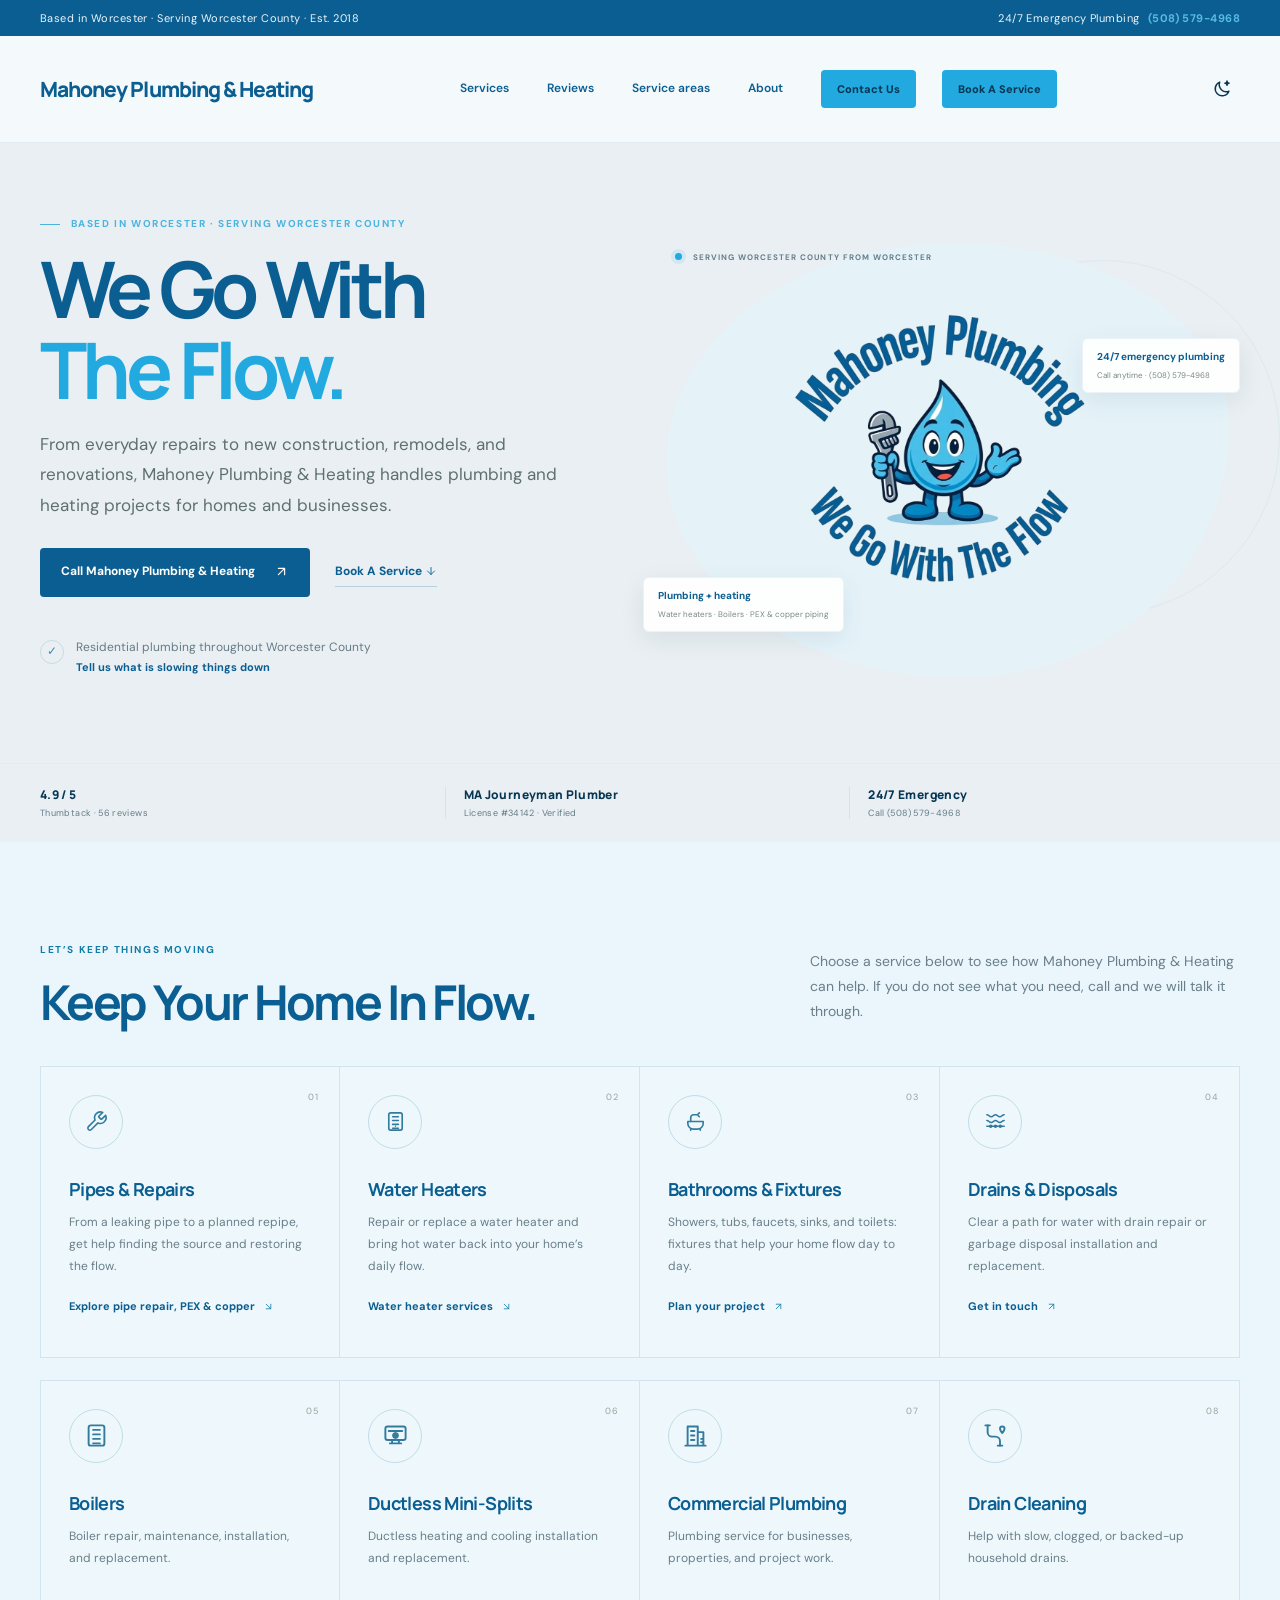
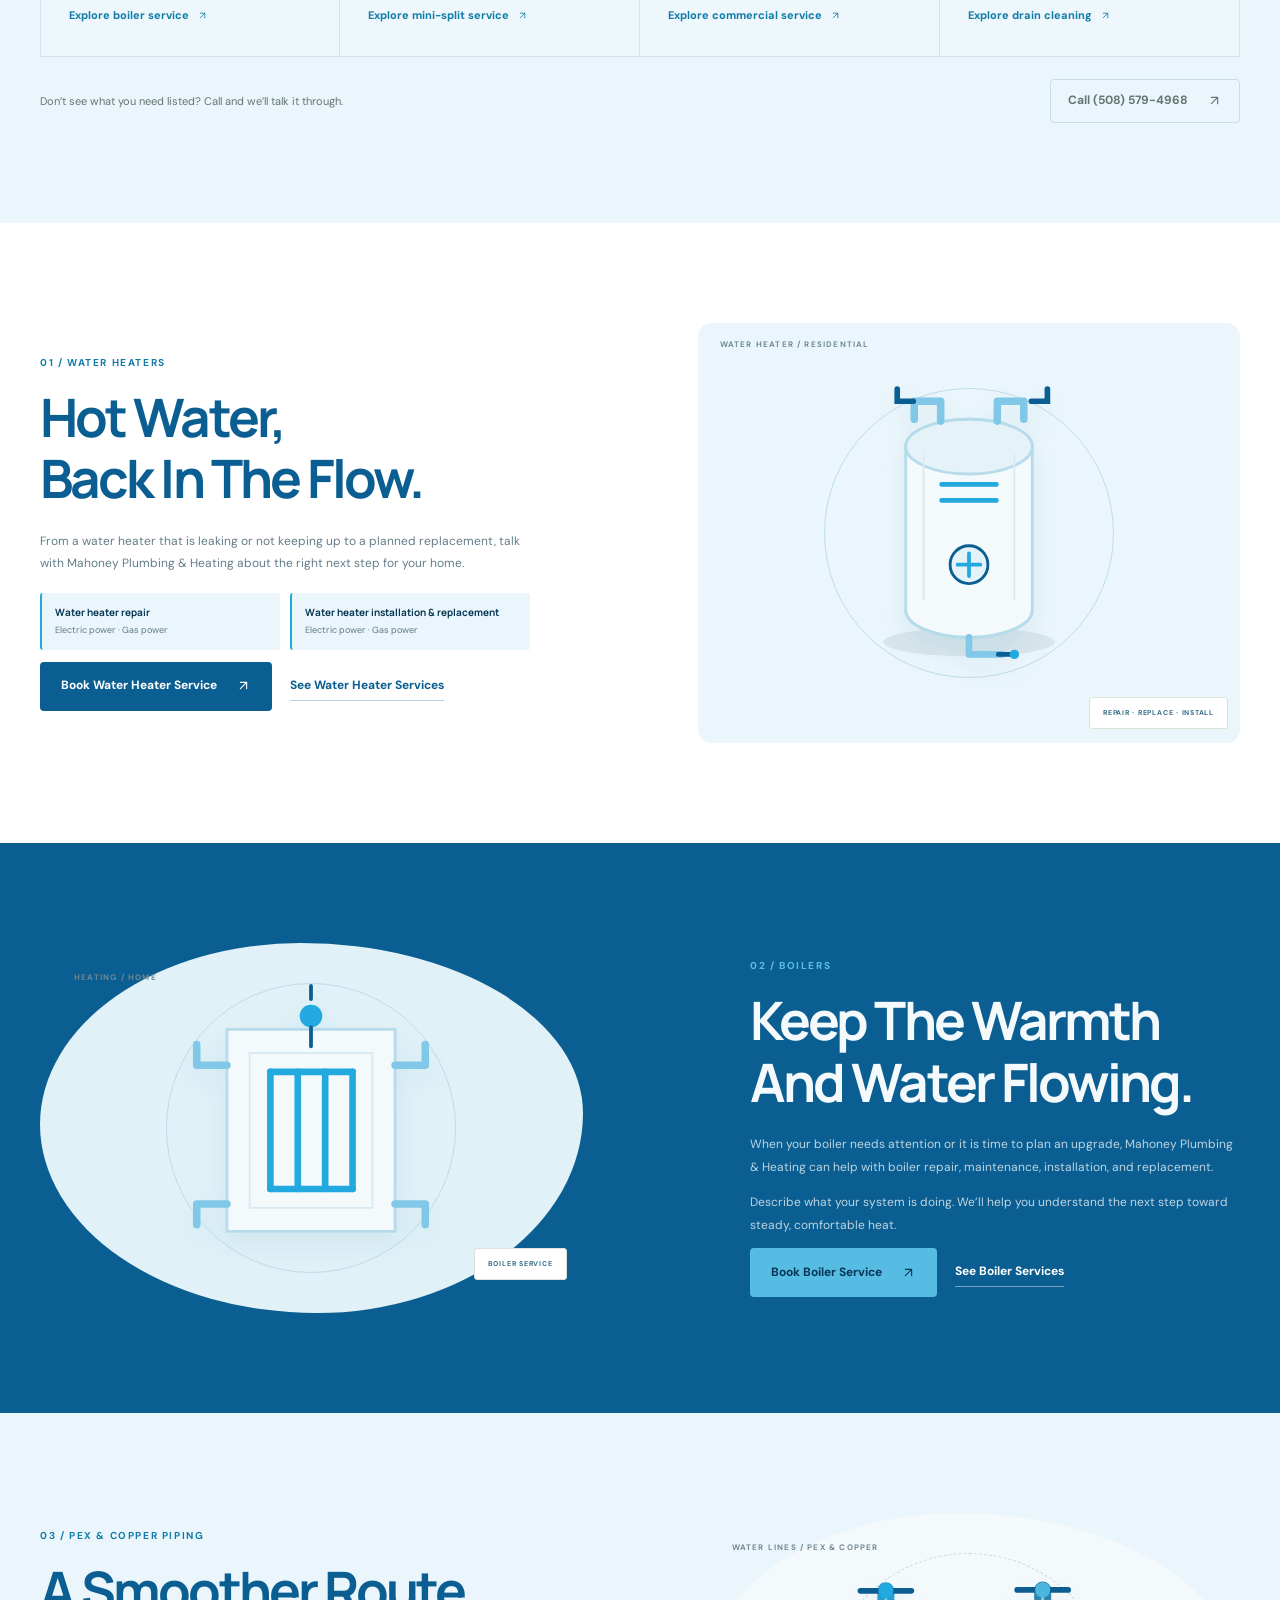
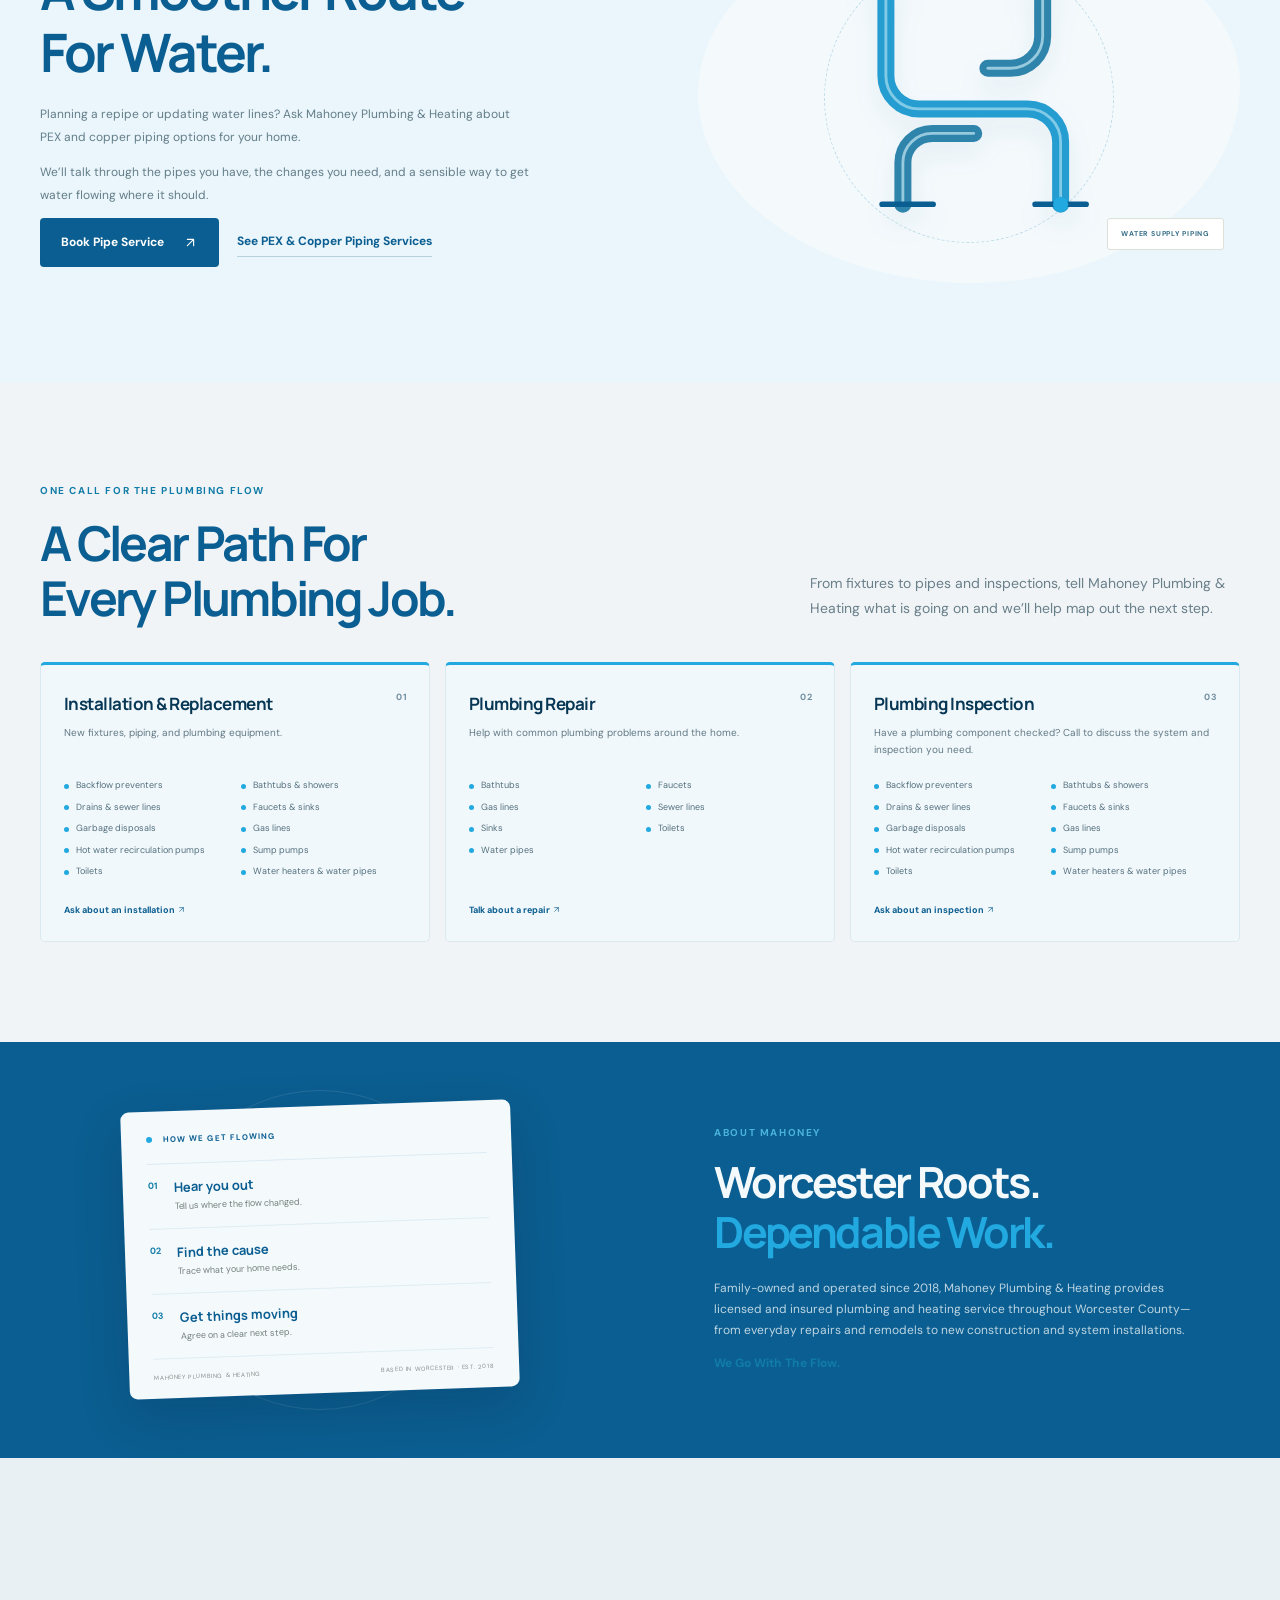
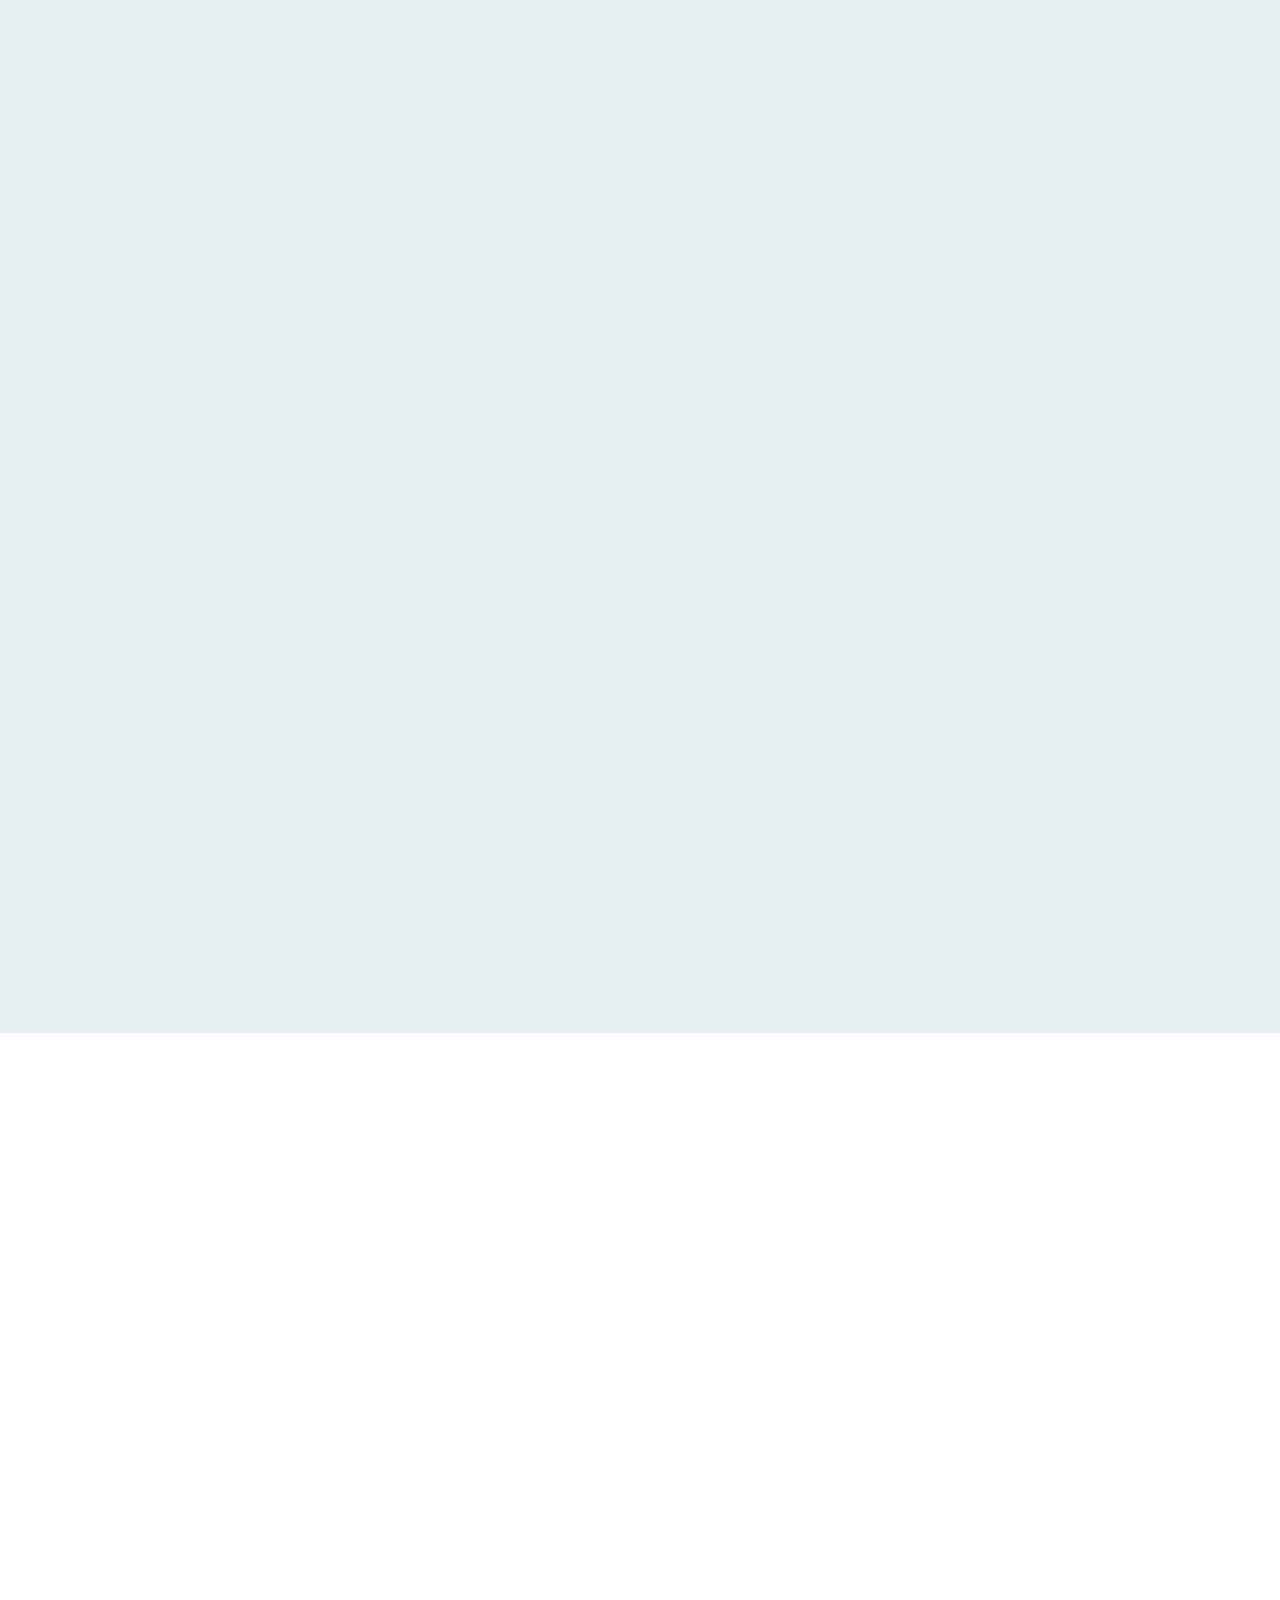
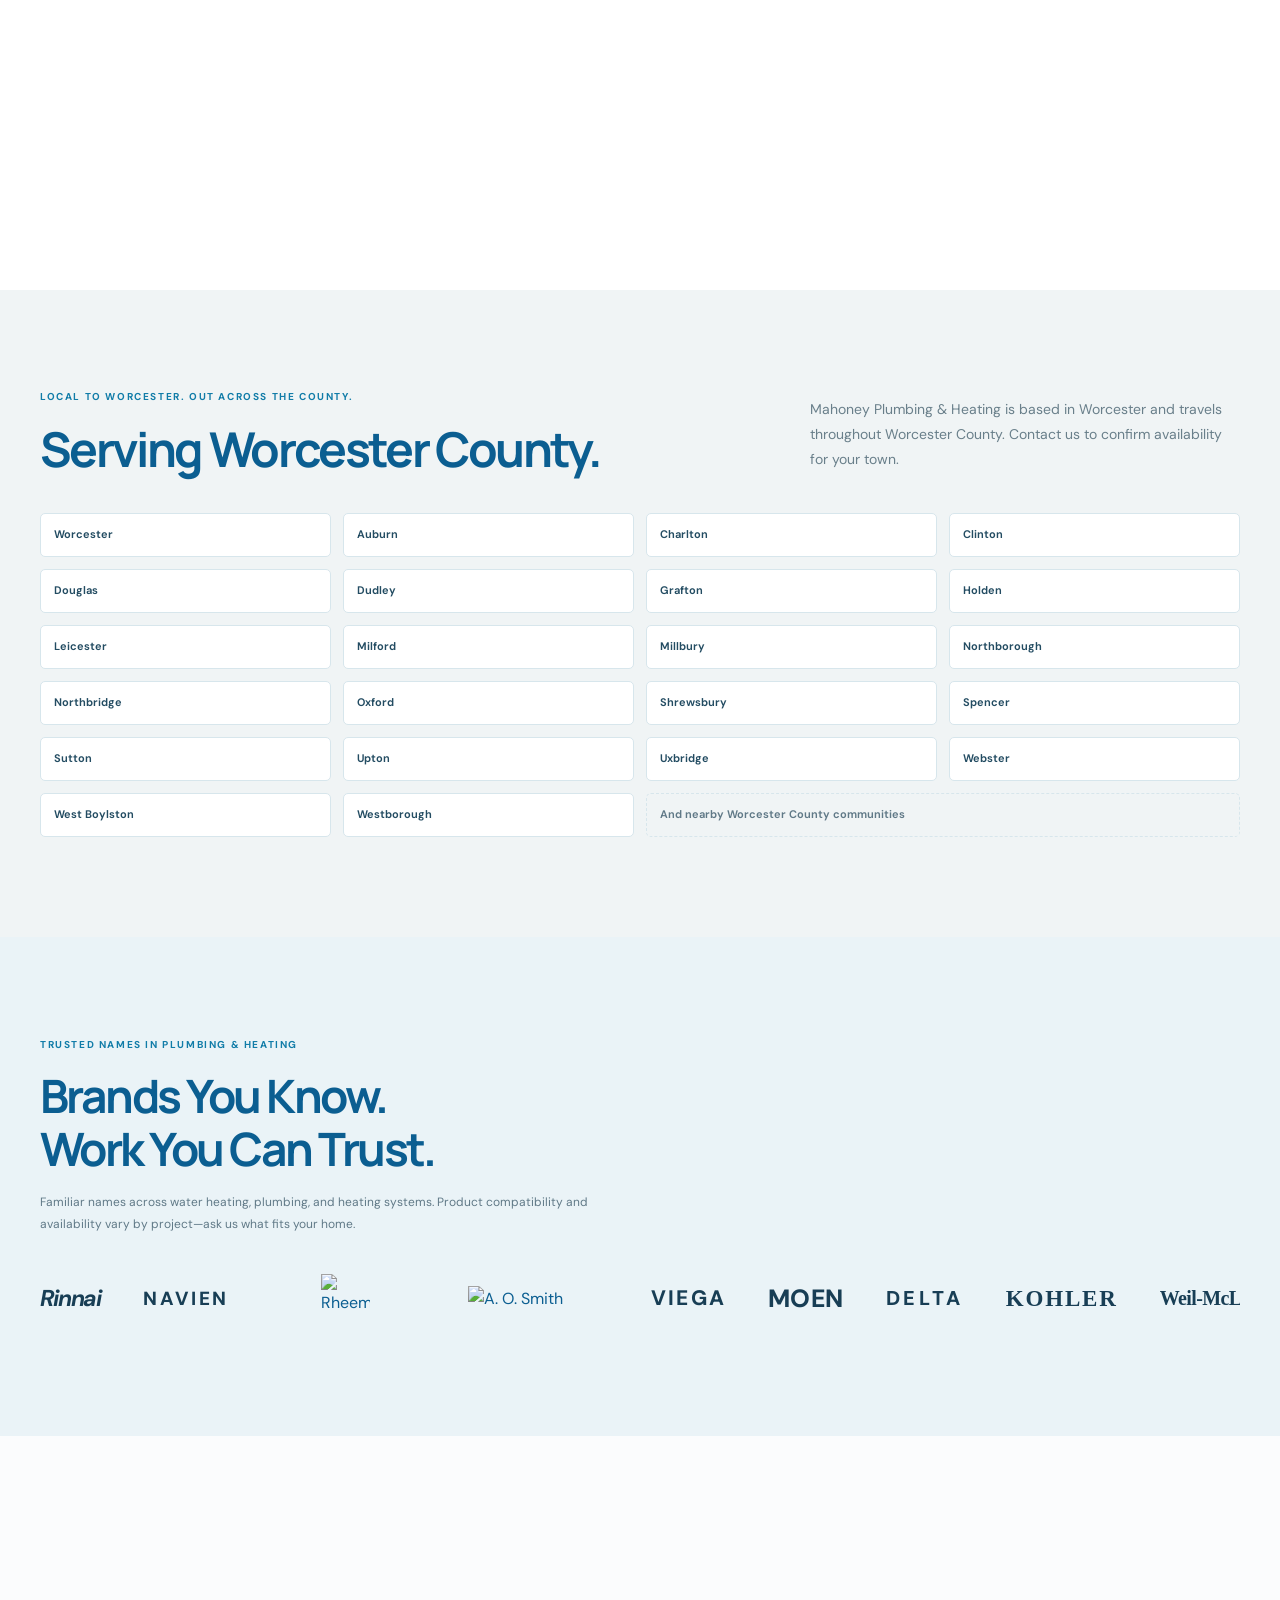
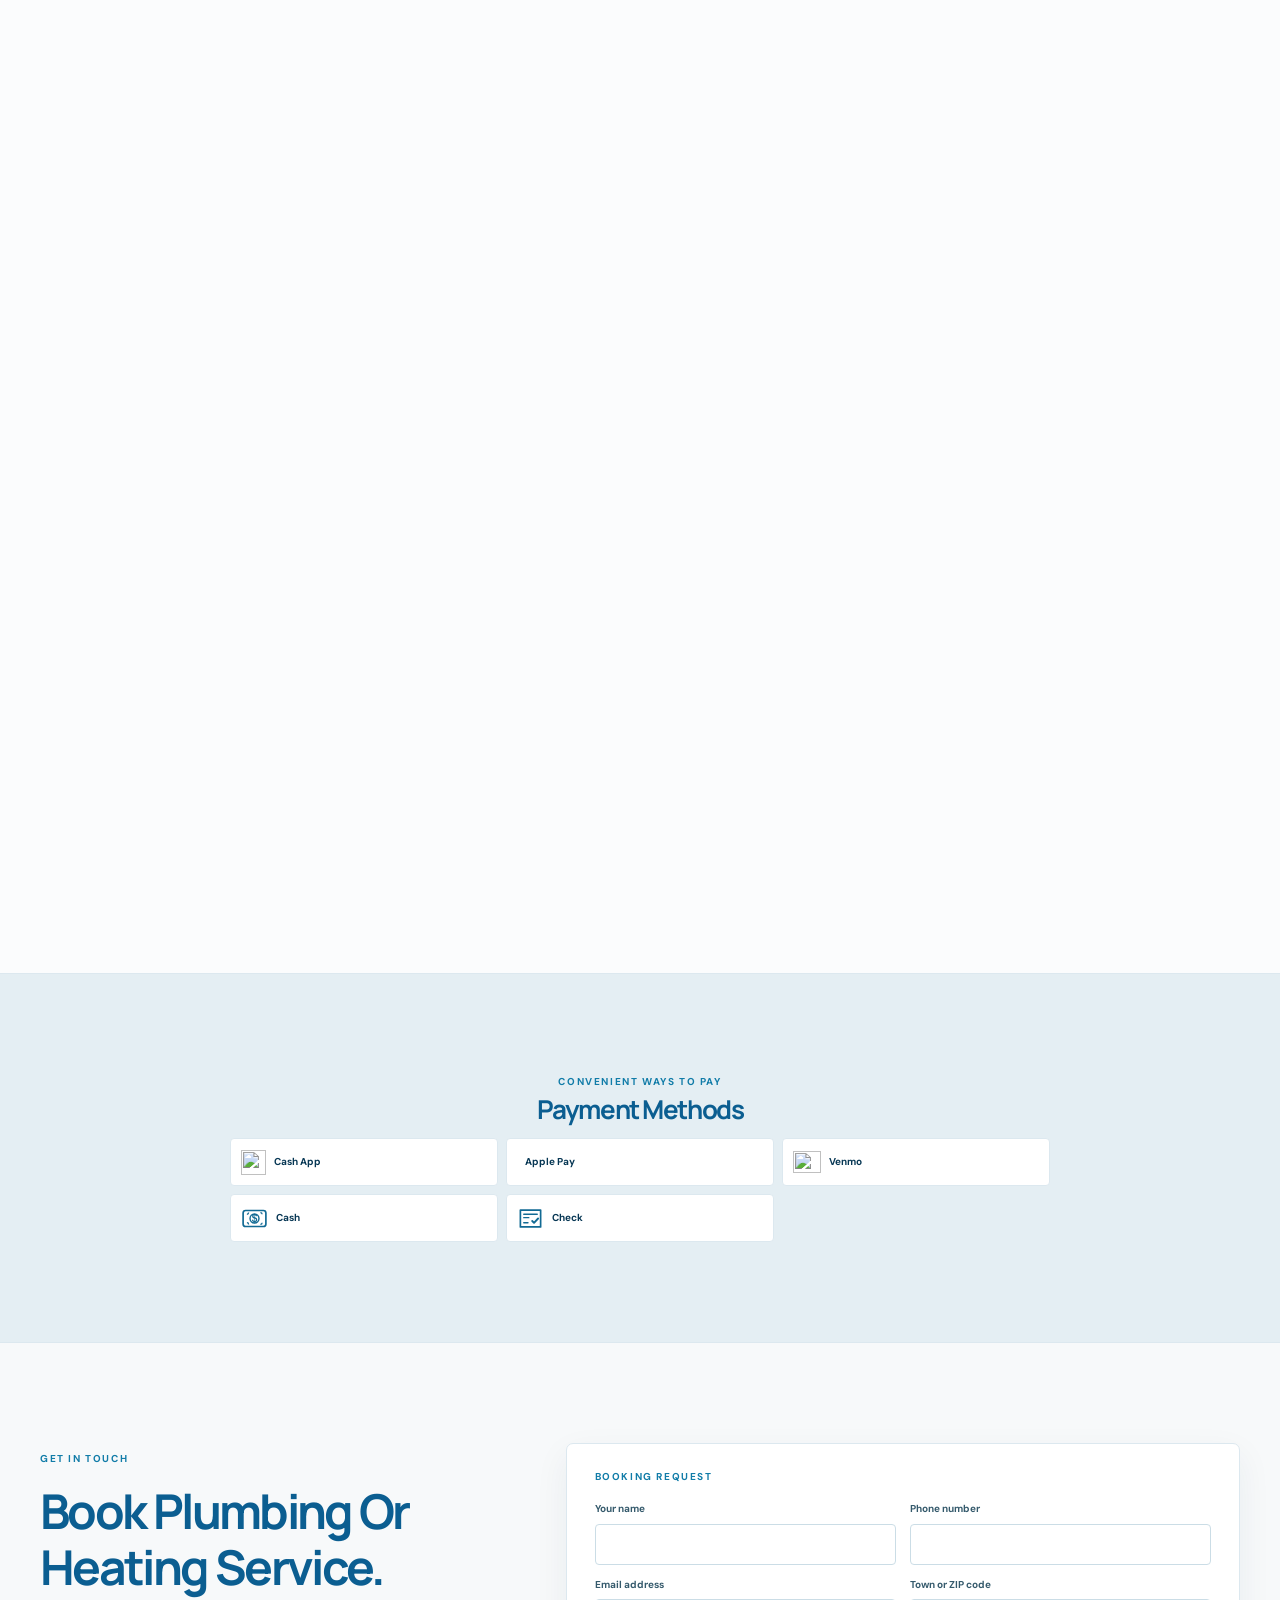
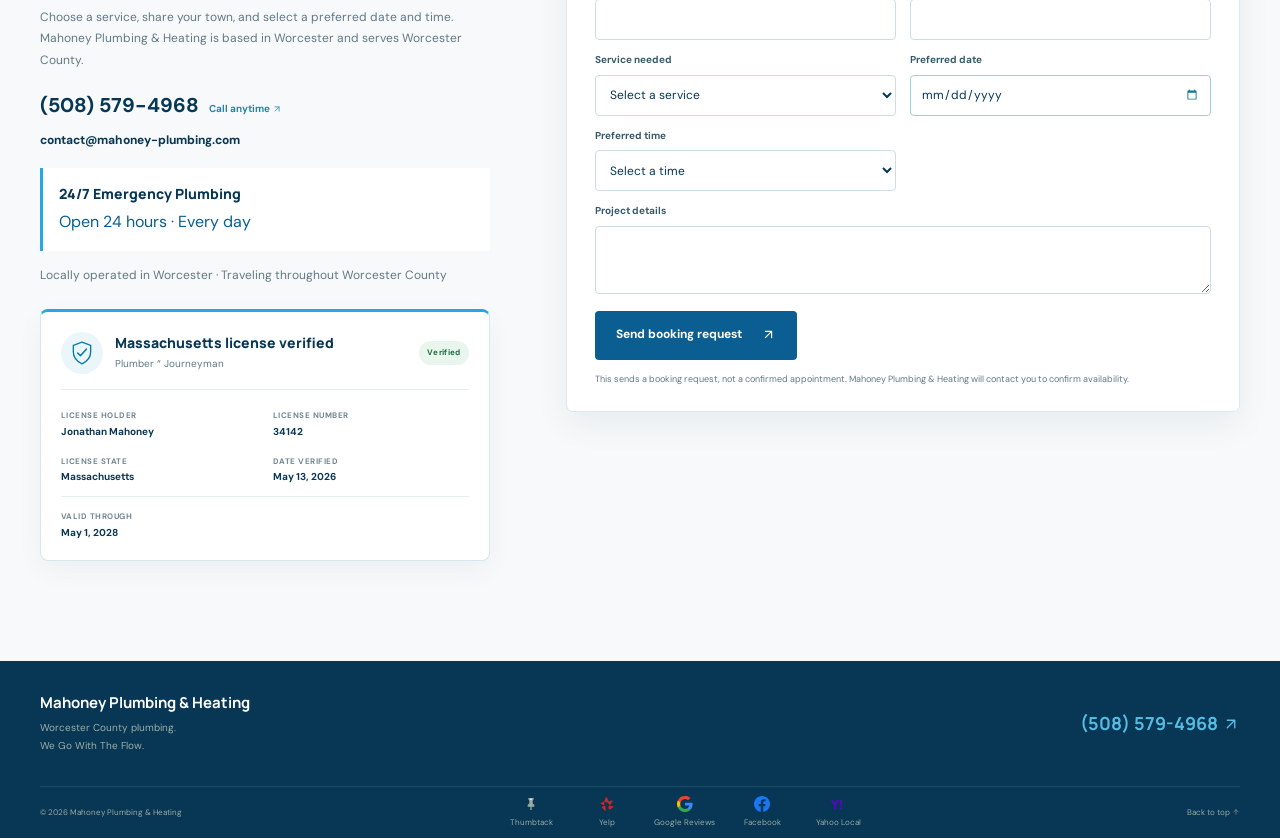
==== commit 3a731c57: "Add files via upload" ====
--- a/index.html
+++ b/index.html
@@ -1,16 +1,16 @@
-﻿<!doctype html>
+<!doctype html>
 <html lang="en">
 <head>
   <meta charset="utf-8">
   <meta name="viewport" content="width=device-width, initial-scale=1">
   <meta name="theme-color" content="#f5fafc">
   <meta name="description" content="Plumbing and heating throughout Worcester County, based in Worcester. Contact Mahoney Plumbing &amp; Heating for water heaters, boilers, PEX and copper piping, repairs, installation, and inspections.">
-  <link rel="canonical" href="https://mahoney-plumbing.com/">
+  <link rel="canonical" href="https://mahoney-plumbing.com/home">
   <meta property="og:type" content="website">
   <meta property="og:site_name" content="Mahoney Plumbing &amp; Heating">
   <meta property="og:title" content="Mahoney Plumbing &amp; Heating | Worcester County, MA">
   <meta property="og:description" content="24/7 emergency plumbing and professional plumbing and heating services throughout Worcester County, based in Worcester, MA.">
-  <meta property="og:url" content="https://mahoney-plumbing.com/">
+  <meta property="og:url" content="https://mahoney-plumbing.com/home">
   <meta property="og:image" content="https://mahoney-plumbing.com/images/logo-transparent.png">
   <meta name="twitter:card" content="summary">
   <title>Mahoney Plumbing &amp; Heating | Worcester, MA</title>
@@ -19,78 +19,76 @@
   <script src="js/script.js" defer></script>
   <meta name="keywords" content="plumber Worcester MA, Worcester County plumbing, emergency plumber Worcester County, water heater installation Worcester, boiler repair Worcester County, drain cleaning, commercial plumber, ductless mini-split installation, PEX repiping, copper pipe installation Worcester County">
     <script type="application/ld+json">
-  {"@context":"https://schema.org","@type":"Plumber","name":"Mahoney Plumbing & Heating","url":"https://mahoney-plumbing.com/","image":"https://mahoney-plumbing.com/images/logo-transparent.png","telephone":"+1-508-579-4968","email":"contact@mahoney-plumbing.com","openingHoursSpecification":[{"@type":"OpeningHoursSpecification","dayOfWeek":["Monday","Tuesday","Wednesday","Thursday","Friday","Saturday","Sunday"],"opens":"00:00","closes":"23:59"}],"foundingDate":"2018","address":{"@type":"PostalAddress","addressLocality":"Worcester","addressRegion":"MA","addressCountry":"US"},"areaServed":{"@type":"AdministrativeArea","name":"Worcester County, Massachusetts"},"description":"Residential and commercial plumbing and heating service in Worcester County, including plumbing repairs, drain cleaning, water heaters, boilers, ductless mini-splits, and PEX and copper piping.","sameAs":["https://www.thumbtack.com/ma/worcester/repiping-specialists/mahoney-plumbing-heating/service/353082834228191252","https://www.yelp.com/biz/mahoney-plumbing-and-heating-worcester","https://www.facebook.com/MahoneyPlumbingLLC/","https://share.google/WZ4hM1BKlXfqdcPay","https://local.yahoo.com/info-222232329-mahoney-plumbing-heating-worcester/"]}
-  </script><script>try{if(localStorage.getItem('mahoney-theme')==='dark')document.documentElement.dataset.theme='dark'}catch(e){}</script></head>
+  {"@context":"https://schema.org","@type":"Plumber","name":"Mahoney Plumbing & Heating","url":"https://mahoney-plumbing.com/home","image":"https://mahoney-plumbing.com/images/logo-transparent.png","telephone":"+1-508-579-4968","email":"contact@mahoney-plumbing.com","openingHoursSpecification":[{"@type":"OpeningHoursSpecification","dayOfWeek":["Monday","Tuesday","Wednesday","Thursday","Friday","Saturday","Sunday"],"opens":"00:00","closes":"23:59"}],"foundingDate":"2018","address":{"@type":"PostalAddress","addressLocality":"Worcester","addressRegion":"MA","addressCountry":"US"},"areaServed":{"@type":"AdministrativeArea","name":"Worcester County, Massachusetts"},"description":"Residential and commercial plumbing and heating service in Worcester County, including plumbing repairs, drain cleaning, water heaters, boilers, ductless mini-splits, and PEX and copper piping.","sameAs":["https://www.thumbtack.com/ma/worcester/repiping-specialists/mahoney-plumbing-heating/service/353082834228191252","https://www.yelp.com/biz/mahoney-plumbing-and-heating-worcester","https://www.facebook.com/MahoneyPlumbingLLC/","https://share.google/WZ4hM1BKlXfqdcPay","https://local.yahoo.com/info-222232329-mahoney-plumbing-heating-worcester/"]}
+  </script><script>try{const t=localStorage.getItem('mahoney-theme');if(t==='dark'||t==='light')document.documentElement.dataset.theme=t;else if(matchMedia('(prefers-color-scheme: dark)').matches)document.documentElement.dataset.theme='dark'}catch(e){if(matchMedia('(prefers-color-scheme: dark)').matches)document.documentElement.dataset.theme='dark'}</script></head>
 <body>
   <a class="skip-link" href="#main">Skip to content</a>
   <div class="topline"><div class="wrap topbar"><span>Based in Worcester &middot; Serving Worcester County &middot; Est. 2018</span><a href="tel:+15085794968">24/7 Emergency Plumbing <b>(508) 579-4968</b></a></div></div>
   <header class="header"><div class="wrap header-inner">
     <a class="brand" href="#home" aria-label="Mahoney Plumbing &amp; Heating home"><span class="header-wordmark">Mahoney Plumbing &amp; Heating</span></a>
     <button class="menu-toggle" aria-expanded="false" aria-controls="nav" type="button"><span>Menu</span><i aria-hidden="true">&#9776;</i></button>
-    <nav class="nav" id="nav" aria-label="Main navigation"><a href="#services">Services</a><a href="index.html#reviews">Reviews</a><a href="index.html#service-area">Service areas</a><a href="index.html#about">About</a><a class="nav-contact" href="tel:+15085794968">Contact Us</a><a class="nav-schedule" href="index.html#schedule">Book A Service</a></nav><button class="theme-toggle" type="button" aria-label="Switch to dark mode" aria-pressed="false"><span class="theme-toggle-icon" aria-hidden="true"><svg class="theme-icon-moon" viewBox="0 0 24 24" fill="none" stroke="currentColor" stroke-width="1.8" stroke-linecap="round" stroke-linejoin="round" aria-hidden="true"><path d="M20.3 14.7A8.5 8.5 0 0 1 9.3 3.7 8.5 8.5 0 1 0 20.3 14.7Z"/><path d="m18 2.5.55 1.95L20.5 5l-1.95.55L18 7.5 17.45 5.55 15.5 5l1.95-.55L18 2.5Z"/></svg><svg class="theme-icon-sun" viewBox="0 0 24 24" fill="none" stroke="currentColor" stroke-width="1.8" stroke-linecap="round" stroke-linejoin="round"><circle cx="12" cy="12" r="4"/><path d="M12 2v2m0 16v2M4.93 4.93l1.42 1.42m11.3 11.3 1.42 1.42M2 12h2m16 0h2M4.93 19.07l1.42-1.42m11.3-11.3 1.42-1.42"/></svg></span></button>
+    <nav class="nav" id="nav" aria-label="Main navigation"><a href="#services">Services</a><a href="/home#reviews">Reviews</a><a href="/home#service-area">Service areas</a><a href="/home#about">About</a><a class="nav-contact" href="tel:+15085794968">Contact Us</a><a class="nav-schedule" href="/home#schedule">Book A Service</a></nav><button class="theme-toggle" type="button" aria-label="Switch to dark mode" aria-pressed="false"><span class="theme-toggle-icon" aria-hidden="true"><svg class="theme-icon-moon" viewBox="0 0 24 24" fill="none" stroke="currentColor" stroke-width="1.8" stroke-linecap="round" stroke-linejoin="round" aria-hidden="true"><path d="M20.3 14.7A8.5 8.5 0 0 1 9.3 3.7 8.5 8.5 0 1 0 20.3 14.7Z"/><path d="m18 2.5.55 1.95L20.5 5l-1.95.55L18 7.5 17.45 5.55 15.5 5l1.95-.55L18 2.5Z"/></svg><svg class="theme-icon-sun" viewBox="0 0 24 24" fill="none" stroke="currentColor" stroke-width="1.8" stroke-linecap="round" stroke-linejoin="round"><circle cx="12" cy="12" r="4"/><path d="M12 2v2m0 16v2M4.93 4.93l1.42 1.42m11.3 11.3 1.42 1.42M2 12h2m16 0h2M4.93 19.07l1.42-1.42m11.3-11.3 1.42-1.42"/></svg></span></button>
   </div></header>
 
   <main id="main">
     <section class="hero" id="home"><div class="wrap hero-grid">
-      <div class="hero-copy"><p class="eyebrow"><i></i> BASED IN WORCESTER &middot; SERVING WORCESTER COUNTY</p><h1>We Go With<br><em>The Flow.</em></h1><p class="hero-lede">From everyday repairs to new construction, remodels, and renovations, Mahoney Plumbing &amp; Heating handles plumbing and heating projects for homes and businesses.</p><div class="hero-actions"><a class="button button-dark" href="tel:+15085794968">Call Mahoney Plumbing &amp; Heating <span>&#8599;</span></a><a class="underlink" href="#schedule">Book A Service &#8595;</a></div><p class="hero-note"><span>&#10003;</span> Residential plumbing throughout Worcester County<br><b>Tell us what is slowing things down</b></p></div>
-      <div class="hero-art"><div class="art-label"><i></i> SERVING WORCESTER COUNTY FROM WORCESTER</div><img decoding="async" class="hero-logo-art" src="images/logo-transparent.png" alt="Mahoney Plumbing &amp; Heating &mdash; We Go With The Flow"><a class="art-note note-one" href="tel:+15085794968"><b>24/7 emergency plumbing</b><small>Call anytime &middot; (508) 579-4968</small></a><div class="art-note note-two"><b>Plumbing + heating</b><small><a href="water-heaters.html">Water heaters</a> &middot; <a href="boilers.html">Boilers</a> &middot; <a href="pex.html">PEX &amp; copper piping</a></small></div></div>
+      <div class="hero-copy"><p class="eyebrow"><i></i> BASED IN WORCESTER &middot; SERVING WORCESTER COUNTY</p><h1>We Go With<br><em>The Flow.</em></h1><p class="hero-lede">From everyday repairs to new construction, remodels, and renovations, Mahoney Plumbing &amp; Heating handles plumbing and heating projects for homes and businesses.</p><div class="hero-actions"><a class="button button-dark" href="tel:+15085794968">Call Mahoney Plumbing &amp; Heating <span><svg class="arrow-icon" viewBox="0 0 24 24" aria-hidden="true" focusable="false"><path d="M7 17 17 7M7 7h10v10"/></svg></span></a><a class="underlink" href="#schedule">Book A Service <svg class="arrow-icon" viewBox="0 0 24 24" aria-hidden="true" focusable="false"><path d="M12 5v14m-7-7 7 7 7-7"/></svg></a></div><p class="hero-note"><span>&#10003;</span> Residential plumbing throughout Worcester County<br><b>Tell us what is slowing things down</b></p></div>
+      <div class="hero-art"><div class="art-label"><i></i> SERVING WORCESTER COUNTY FROM WORCESTER</div><img decoding="async" class="hero-logo-art" src="images/logo-transparent.png" alt="Mahoney Plumbing &amp; Heating &mdash; We Go With The Flow"><a class="art-note note-one" href="tel:+15085794968"><b>24/7 emergency plumbing</b><small>Call anytime &middot; (508) 579-4968</small></a><div class="art-note note-two"><b>Plumbing + heating</b><small><a href="/water-heaters">Water heaters</a> &middot; <a href="/boilers">Boilers</a> &middot; <a href="/pex">PEX &amp; copper piping</a></small></div></div>
     </div><div class="hero-foot"><div class="wrap"><a class="hero-trust-item" href="#reviews"><b>4.9 / 5</b><span>Thumbtack &middot; 56 reviews</span></a><div class="hero-trust-item"><b>MA Journeyman Plumber</b><span>License #34142 &middot; Verified</span></div><a class="hero-trust-item" href="tel:+15085794968"><b>24/7 Emergency</b><span>Call (508) 579-4968</span></a></div></div></section>
 
     <section class="services section" id="services"><div class="wrap"><div class="section-heading"><div><p class="eyebrow muted">Let&rsquo;s keep things moving</p><h2>Keep Your Home In Flow.</h2></div><p>Choose a service below to see how Mahoney Plumbing &amp; Heating can help. If you do not see what you need, call and we will talk it through.</p></div><div class="service-grid">
-      <article class="service-card"><span class="number">01</span><span class="service-icon"><svg viewBox="0 0 24 24" fill="none" stroke="currentColor" stroke-width="1.7" stroke-linecap="round" stroke-linejoin="round" aria-hidden="true"><path d="M14.7 6.3a1 1 0 0 0 0 1.4l1.6 1.6a1 1 0 0 0 1.4 0l3.77-3.77a6 6 0 0 1-7.94 7.94l-6.91 6.91a2.12 2.12 0 0 1-3-3l6.91-6.91a6 6 0 0 1 7.94-7.94l-3.76 3.76Z"/></svg></span><h3>Pipes &amp; Repairs</h3><p>From a leaking pipe to a planned repipe, get help finding the source and restoring the flow.</p><a href="pex.html">Explore pipe repair, PEX &amp; copper <b>&#8600;</b></a></article>
-      <article class="service-card"><span class="number">02</span><span class="service-icon"><svg viewBox="0 0 24 24" fill="none" stroke="currentColor" stroke-width="1.7" stroke-linecap="round" stroke-linejoin="round" aria-hidden="true"><rect x="5" y="3" width="14" height="18" rx="2"/><path d="M9 7h6M9 11h6M9 15h6M9 19h6"/><circle cx="12" cy="17" r=".7" fill="currentColor" stroke="none"/></svg></span><h3>Water Heaters</h3><p>Repair or replace a water heater and bring hot water back into your home&rsquo;s daily flow.</p><a href="water-heaters.html">Water heater services <b>&#8600;</b></a></article>
-      <article class="service-card"><span class="number">03</span><span class="service-icon"><svg viewBox="0 0 24 24" fill="none" stroke="currentColor" stroke-width="1.7" stroke-linecap="round" stroke-linejoin="round" aria-hidden="true"><path d="M4 12h16v2a6 6 0 0 1-6 6h-4a6 6 0 0 1-6-6v-2Z"/><path d="M7 12V8a3 3 0 0 1 3-3h4M14 5l2-2m-2 2 2 2"/><path d="M7 21v-1m10 1v-1"/></svg></span><h3>Bathrooms &amp; Fixtures</h3><p>Showers, tubs, faucets, sinks, and toilets: fixtures that help your home flow day to day.</p><a href="plumbing.html">Plan your project <b>&#8599;</b></a></article>
-      <article class="service-card"><span class="number">04</span><span class="service-icon"><svg viewBox="0 0 24 24" fill="none" stroke="currentColor" stroke-width="1.7" stroke-linecap="round" stroke-linejoin="round" aria-hidden="true"><path d="M3 5c2.2 0 2.2 2 4.5 2S9.8 5 12 5s2.2 2 4.5 2S18.8 5 21 5"/><path d="M3 11c2.2 0 2.2 2 4.5 2S9.8 11 12 11s2.2 2 4.5 2S18.8 11 21 11"/><path d="M3 17h18"/><circle cx="7" cy="17" r="1" fill="currentColor"/><circle cx="12" cy="17" r="1" fill="currentColor"/><circle cx="17" cy="17" r="1" fill="currentColor"/></svg></span><h3>Drains &amp; Disposals</h3><p>Clear a path for water with drain repair or garbage disposal installation and replacement.</p><a href="plumbing.html">Get in touch <b>&#8599;</b></a></article>
-    </div><div class="service-grid service-grid-additional" aria-label="More plumbing and heating services"><a class="service-card service-card-feature" href="boilers.html"><span class="number">05</span><span class="service-icon"><svg viewBox="0 0 24 24" fill="none" stroke="currentColor" stroke-width="1.7" stroke-linecap="round" stroke-linejoin="round" aria-hidden="true"><rect x="5" y="3" width="14" height="18" rx="2"/><path d="M9 7h6M9 11h6M9 15h6M9 19h6"/></svg></span><h3>Boilers</h3><p>Boiler repair, maintenance, installation, and replacement.</p><span class="service-card-action">Explore boiler service <b>&#8599;</b></span></a><a class="service-card service-card-feature" href="ductless-mini-splits.html"><span class="number">06</span><span class="service-icon"><svg viewBox="0 0 24 24" fill="none" stroke="currentColor" stroke-width="1.7" stroke-linecap="round" stroke-linejoin="round" aria-hidden="true"><rect x="3" y="4" width="18" height="12" rx="2"/><path d="M6 8h12M7 19h10m-8-3v3m6-3v3"/><circle cx="12" cy="12" r="2"/><path d="m12 10v4m-2-2h4"/></svg></span><h3>Ductless Mini-Splits</h3><p>Ductless heating and cooling installation and replacement.</p><span class="service-card-action">Explore mini-split service <b>&#8599;</b></span></a><a class="service-card service-card-feature" href="commercial.html"><span class="number">07</span><span class="service-icon"><svg viewBox="0 0 24 24" fill="none" stroke="currentColor" stroke-width="1.7" stroke-linecap="round" stroke-linejoin="round" aria-hidden="true"><path d="M3 21h18M5 21V4h9v17m0-12h5v12M8 8h3m-3 4h3m-3 4h3m6-1h1m-1 3h1"/></svg></span><h3>Commercial Plumbing</h3><p>Plumbing service for businesses, properties, and project work.</p><span class="service-card-action">Explore commercial service <b>&#8599;</b></span></a><a class="service-card service-card-feature" href="drain-cleaning.html"><span class="number">08</span><span class="service-icon"><svg viewBox="0 0 24 24" fill="none" stroke="currentColor" stroke-width="1.7" stroke-linecap="round" stroke-linejoin="round" aria-hidden="true"><path d="M5 3v6a4 4 0 0 0 4 4h3a4 4 0 0 1 4 4v4"/><path d="M3 3h4m11 18h-4m6-15c0 1.4-1 2.5-2 3.8-1-1.3-2-2.4-2-3.8a2 2 0 1 1 4 0Z"/></svg></span><h3>Drain Cleaning</h3><p>Help with slow, clogged, or backed-up household drains.</p><span class="service-card-action">Explore drain cleaning <b>&#8599;</b></span></a></div><div class="service-foot"><div><span>Don&rsquo;t see what you need listed? Call and we&rsquo;ll talk it through.</span></div><a class="button button-outline" href="tel:+15085794968">Call (508) 579-4968 <b>&#8599;</b></a></div></div></section>
+      <article class="service-card"><span class="number">01</span><span class="service-icon"><svg viewBox="0 0 24 24" fill="none" stroke="currentColor" stroke-width="1.7" stroke-linecap="round" stroke-linejoin="round" aria-hidden="true"><path d="M14.7 6.3a1 1 0 0 0 0 1.4l1.6 1.6a1 1 0 0 0 1.4 0l3.77-3.77a6 6 0 0 1-7.94 7.94l-6.91 6.91a2.12 2.12 0 0 1-3-3l6.91-6.91a6 6 0 0 1 7.94-7.94l-3.76 3.76Z"/></svg></span><h3>Pipes &amp; Repairs</h3><p>From a leaking pipe to a planned repipe, get help finding the source and restoring the flow.</p><a href="/pex">Explore pipe repair, PEX &amp; copper <b><svg class="arrow-icon" viewBox="0 0 24 24" aria-hidden="true" focusable="false"><path d="m7 7 10 10M7 17h10V7"/></svg></b></a></article>
+      <article class="service-card"><span class="number">02</span><span class="service-icon"><svg viewBox="0 0 24 24" fill="none" stroke="currentColor" stroke-width="1.7" stroke-linecap="round" stroke-linejoin="round" aria-hidden="true"><rect x="5" y="3" width="14" height="18" rx="2"/><path d="M9 7h6M9 11h6M9 15h6M9 19h6"/><circle cx="12" cy="17" r=".7" fill="currentColor" stroke="none"/></svg></span><h3>Water Heaters</h3><p>Repair or replace a water heater and bring hot water back into your home&rsquo;s daily flow.</p><a href="/water-heaters">Water heater services <b><svg class="arrow-icon" viewBox="0 0 24 24" aria-hidden="true" focusable="false"><path d="m7 7 10 10M7 17h10V7"/></svg></b></a></article>
+      <article class="service-card"><span class="number">03</span><span class="service-icon"><svg viewBox="0 0 24 24" fill="none" stroke="currentColor" stroke-width="1.7" stroke-linecap="round" stroke-linejoin="round" aria-hidden="true"><path d="M4 12h16v2a6 6 0 0 1-6 6h-4a6 6 0 0 1-6-6v-2Z"/><path d="M7 12V8a3 3 0 0 1 3-3h4M14 5l2-2m-2 2 2 2"/><path d="M7 21v-1m10 1v-1"/></svg></span><h3>Bathrooms &amp; Fixtures</h3><p>Showers, tubs, faucets, sinks, and toilets: fixtures that help your home flow day to day.</p><a href="/plumbing">Plan your project <b><svg class="arrow-icon" viewBox="0 0 24 24" aria-hidden="true" focusable="false"><path d="M7 17 17 7M7 7h10v10"/></svg></b></a></article>
+      <article class="service-card"><span class="number">04</span><span class="service-icon"><svg viewBox="0 0 24 24" fill="none" stroke="currentColor" stroke-width="1.7" stroke-linecap="round" stroke-linejoin="round" aria-hidden="true"><path d="M3 5c2.2 0 2.2 2 4.5 2S9.8 5 12 5s2.2 2 4.5 2S18.8 5 21 5"/><path d="M3 11c2.2 0 2.2 2 4.5 2S9.8 11 12 11s2.2 2 4.5 2S18.8 11 21 11"/><path d="M3 17h18"/><circle cx="7" cy="17" r="1" fill="currentColor"/><circle cx="12" cy="17" r="1" fill="currentColor"/><circle cx="17" cy="17" r="1" fill="currentColor"/></svg></span><h3>Drains &amp; Disposals</h3><p>Clear a path for water with drain repair or garbage disposal installation and replacement.</p><a href="/plumbing">Get in touch <b><svg class="arrow-icon" viewBox="0 0 24 24" aria-hidden="true" focusable="false"><path d="M7 17 17 7M7 7h10v10"/></svg></b></a></article>
+    </div><div class="service-grid service-grid-additional" aria-label="More plumbing and heating services"><a class="service-card service-card-feature" href="/boilers"><span class="number">05</span><span class="service-icon"><svg viewBox="0 0 24 24" fill="none" stroke="currentColor" stroke-width="1.7" stroke-linecap="round" stroke-linejoin="round" aria-hidden="true"><rect x="5" y="3" width="14" height="18" rx="2"/><path d="M9 7h6M9 11h6M9 15h6M9 19h6"/></svg></span><h3>Boilers</h3><p>Boiler repair, maintenance, installation, and replacement.</p><span class="service-card-action">Explore boiler service <b><svg class="arrow-icon" viewBox="0 0 24 24" aria-hidden="true" focusable="false"><path d="M7 17 17 7M7 7h10v10"/></svg></b></span></a><a class="service-card service-card-feature" href="/ductless-mini-splits"><span class="number">06</span><span class="service-icon"><svg viewBox="0 0 24 24" fill="none" stroke="currentColor" stroke-width="1.7" stroke-linecap="round" stroke-linejoin="round" aria-hidden="true"><rect x="3" y="4" width="18" height="12" rx="2"/><path d="M6 8h12M7 19h10m-8-3v3m6-3v3"/><circle cx="12" cy="12" r="2"/><path d="m12 10v4m-2-2h4"/></svg></span><h3>Ductless Mini-Splits</h3><p>Ductless heating and cooling installation and replacement.</p><span class="service-card-action">Explore mini-split service <b><svg class="arrow-icon" viewBox="0 0 24 24" aria-hidden="true" focusable="false"><path d="M7 17 17 7M7 7h10v10"/></svg></b></span></a><a class="service-card service-card-feature" href="/commercial"><span class="number">07</span><span class="service-icon"><svg viewBox="0 0 24 24" fill="none" stroke="currentColor" stroke-width="1.7" stroke-linecap="round" stroke-linejoin="round" aria-hidden="true"><path d="M3 21h18M5 21V4h9v17m0-12h5v12M8 8h3m-3 4h3m-3 4h3m6-1h1m-1 3h1"/></svg></span><h3>Commercial Plumbing</h3><p>Plumbing service for businesses, properties, and project work.</p><span class="service-card-action">Explore commercial service <b><svg class="arrow-icon" viewBox="0 0 24 24" aria-hidden="true" focusable="false"><path d="M7 17 17 7M7 7h10v10"/></svg></b></span></a><a class="service-card service-card-feature" href="/drain-cleaning"><span class="number">08</span><span class="service-icon"><svg viewBox="0 0 24 24" fill="none" stroke="currentColor" stroke-width="1.7" stroke-linecap="round" stroke-linejoin="round" aria-hidden="true"><path d="M5 3v6a4 4 0 0 0 4 4h3a4 4 0 0 1 4 4v4"/><path d="M3 3h4m11 18h-4m6-15c0 1.4-1 2.5-2 3.8-1-1.3-2-2.4-2-3.8a2 2 0 1 1 4 0Z"/></svg></span><h3>Drain Cleaning</h3><p>Help with slow, clogged, or backed-up household drains.</p><span class="service-card-action">Explore drain cleaning <b><svg class="arrow-icon" viewBox="0 0 24 24" aria-hidden="true" focusable="false"><path d="M7 17 17 7M7 7h10v10"/></svg></b></span></a></div><div class="service-foot"><div><span>Don&rsquo;t see what you need listed? Call and we&rsquo;ll talk it through.</span></div><a class="button button-outline" href="tel:+15085794968">Call (508) 579-4968 <b><svg class="arrow-icon" viewBox="0 0 24 24" aria-hidden="true" focusable="false"><path d="M7 17 17 7M7 7h10v10"/></svg></b></a></div></div></section>
 
-    <section class="specialty section" id="water-heaters"><div class="wrap specialty-grid"><div class="specialty-copy"><p class="eyebrow muted">01 / Water heaters</p><h2>Hot Water,<br>Back In The Flow.</h2><p>From a water heater that is leaking or not keeping up to a planned replacement, talk with Mahoney Plumbing &amp; Heating about the right next step for your home.</p><div class="heater-types"><article><b>Water heater repair</b><span>Electric power &middot; Gas power</span></article><article><b>Water heater installation &amp; replacement</b><span>Electric power &middot; Gas power</span></article></div><div class="specialty-links"><a class="button button-dark" href="#schedule" data-book-service="Water heater">Book Water Heater Service <span>&#8599;</span></a><a class="underlink specialty-detail-link" href="water-heaters.html">See Water Heater Services</a></div></div><div class="specialty-visual heater-visual" aria-hidden="true"><span class="visual-kicker">WATER HEATER / RESIDENTIAL</span><svg viewBox="0 0 360 340" fill="none"><ellipse cx="180" cy="286" rx="91" ry="15" fill="#0b3448" fill-opacity=".08"/><path d="M113 79c0-16 30-29 67-29s67 13 67 29v173c0 16-30 29-67 29s-67-13-67-29V79Z" fill="#f4f9fc" stroke="#b6dceb" stroke-width="3"/><ellipse cx="180" cy="79" rx="67" ry="29" fill="#e5f3f9" stroke="#b6dceb" stroke-width="3"/><path d="M113 252c0 16 30 29 67 29s67-13 67-29" stroke="#b6dceb" stroke-width="3"/><path d="M132 87v155m96-155v155" stroke="#d8eaf3" stroke-width="2"/><path d="M150 52V31h-28v19m88 2V31h28v19" stroke="#80c7e8" stroke-width="8" stroke-linecap="round" stroke-linejoin="round"/><path d="M121 31h-17V18m142 13h17V18" stroke="#0b5e91" stroke-width="6" stroke-linecap="round"/><path d="M151 119h58m-58 17h58" stroke="#21a9e0" stroke-width="5" stroke-linecap="round"/><circle cx="180" cy="204" r="20" fill="#e5f3f9" stroke="#0b5e91" stroke-width="3"/><path d="M180 192v24m-12-12h24" stroke="#21a9e0" stroke-width="4" stroke-linecap="round"/><path d="M180 281v18h35" stroke="#80c7e8" stroke-width="7" stroke-linecap="round" stroke-linejoin="round"/><path d="M211 299h15" stroke="#0b5e91" stroke-width="5" stroke-linecap="round"/><circle cx="228" cy="299" r="5" fill="#21a9e0"/></svg><span class="visual-chip">REPAIR &middot; REPLACE &middot; INSTALL</span></div></div></section>
+    <section class="specialty section" id="water-heaters"><div class="wrap specialty-grid"><div class="specialty-copy"><p class="eyebrow muted">01 / Water heaters</p><h2>Hot Water,<br>Back In The Flow.</h2><p>From a water heater that is leaking or not keeping up to a planned replacement, talk with Mahoney Plumbing &amp; Heating about the right next step for your home.</p><div class="heater-types"><article><b>Water heater repair</b><span>Electric power &middot; Gas power</span></article><article><b>Water heater installation &amp; replacement</b><span>Electric power &middot; Gas power</span></article></div><div class="specialty-links"><a class="button button-dark" href="#schedule" data-book-service="Water heater">Book Water Heater Service <span><svg class="arrow-icon" viewBox="0 0 24 24" aria-hidden="true" focusable="false"><path d="M7 17 17 7M7 7h10v10"/></svg></span></a><a class="underlink specialty-detail-link" href="/water-heaters">See Water Heater Services</a></div></div><div class="specialty-visual heater-visual" aria-hidden="true"><span class="visual-kicker">WATER HEATER / RESIDENTIAL</span><svg viewBox="0 0 360 340" fill="none"><ellipse cx="180" cy="286" rx="91" ry="15" fill="#0b3448" fill-opacity=".08"/><path d="M113 79c0-16 30-29 67-29s67 13 67 29v173c0 16-30 29-67 29s-67-13-67-29V79Z" fill="#f4f9fc" stroke="#b6dceb" stroke-width="3"/><ellipse cx="180" cy="79" rx="67" ry="29" fill="#e5f3f9" stroke="#b6dceb" stroke-width="3"/><path d="M113 252c0 16 30 29 67 29s67-13 67-29" stroke="#b6dceb" stroke-width="3"/><path d="M132 87v155m96-155v155" stroke="#d8eaf3" stroke-width="2"/><path d="M150 52V31h-28v19m88 2V31h28v19" stroke="#80c7e8" stroke-width="8" stroke-linecap="round" stroke-linejoin="round"/><path d="M121 31h-17V18m142 13h17V18" stroke="#0b5e91" stroke-width="6" stroke-linecap="round"/><path d="M151 119h58m-58 17h58" stroke="#21a9e0" stroke-width="5" stroke-linecap="round"/><circle cx="180" cy="204" r="20" fill="#e5f3f9" stroke="#0b5e91" stroke-width="3"/><path d="M180 192v24m-12-12h24" stroke="#21a9e0" stroke-width="4" stroke-linecap="round"/><path d="M180 281v18h35" stroke="#80c7e8" stroke-width="7" stroke-linecap="round" stroke-linejoin="round"/><path d="M211 299h15" stroke="#0b5e91" stroke-width="5" stroke-linecap="round"/><circle cx="228" cy="299" r="5" fill="#21a9e0"/></svg><span class="visual-chip">REPAIR &middot; REPLACE &middot; INSTALL</span></div></div></section>
 
-    <section class="specialty specialty-dark section" id="boilers"><div class="wrap specialty-grid"><div class="specialty-visual boiler-visual" aria-hidden="true"><span class="visual-kicker">HEATING / HOME</span><svg viewBox="0 0 360 340" fill="none"><path d="M91 66h178v214H91z" fill="#f4f9fc" stroke="#b6dceb" stroke-width="3"/><path d="M115 91h130v164H115z" stroke="#d8eaf3" stroke-width="2"/><path d="M137 111v124m29-124v124m29-124v124m29-124v124" stroke="#21a9e0" stroke-width="7" stroke-linecap="round"/><path d="M137 111h87m-87 124h87" stroke="#21a9e0" stroke-width="7" stroke-linecap="round"/><path d="M91 104H59V82m210 22h32V82M91 251H59v22m210-22h32v22" stroke="#80c7e8" stroke-width="8" stroke-linecap="round" stroke-linejoin="round"/><circle cx="180" cy="52" r="12" fill="#21a9e0"/><path d="M180 34V20m0 64V64" stroke="#0b5e91" stroke-width="4" stroke-linecap="round"/></svg><span class="visual-chip">BOILER SERVICE</span></div><div class="specialty-copy"><p class="eyebrow">02 / Boilers</p><h2>Keep The Warmth<br>And Water Flowing.</h2><p>When your boiler needs attention or it is time to plan an upgrade, Mahoney Plumbing &amp; Heating can help with boiler repair, maintenance, installation, and replacement.</p><p>Describe what your system is doing. We&rsquo;ll help you understand the next step toward steady, comfortable heat.</p><div class="specialty-links"><a class="button button-light" href="#schedule" data-book-service="Boiler or heating">Book Boiler Service <span>&#8599;</span></a><a class="detail-link-light specialty-detail-link" href="boilers.html">See Boiler Services</a></div></div></div></section>
+    <section class="specialty specialty-dark section" id="boilers"><div class="wrap specialty-grid"><div class="specialty-visual boiler-visual" aria-hidden="true"><span class="visual-kicker">HEATING / HOME</span><svg viewBox="0 0 360 340" fill="none"><path d="M91 66h178v214H91z" fill="#f4f9fc" stroke="#b6dceb" stroke-width="3"/><path d="M115 91h130v164H115z" stroke="#d8eaf3" stroke-width="2"/><path d="M137 111v124m29-124v124m29-124v124m29-124v124" stroke="#21a9e0" stroke-width="7" stroke-linecap="round"/><path d="M137 111h87m-87 124h87" stroke="#21a9e0" stroke-width="7" stroke-linecap="round"/><path d="M91 104H59V82m210 22h32V82M91 251H59v22m210-22h32v22" stroke="#80c7e8" stroke-width="8" stroke-linecap="round" stroke-linejoin="round"/><circle cx="180" cy="52" r="12" fill="#21a9e0"/><path d="M180 34V20m0 64V64" stroke="#0b5e91" stroke-width="4" stroke-linecap="round"/></svg><span class="visual-chip">BOILER SERVICE</span></div><div class="specialty-copy"><p class="eyebrow">02 / Boilers</p><h2>Keep The Warmth<br>And Water Flowing.</h2><p>When your boiler needs attention or it is time to plan an upgrade, Mahoney Plumbing &amp; Heating can help with boiler repair, maintenance, installation, and replacement.</p><p>Describe what your system is doing. We&rsquo;ll help you understand the next step toward steady, comfortable heat.</p><div class="specialty-links"><a class="button button-light" href="#schedule" data-book-service="Boiler or heating">Book Boiler Service <span><svg class="arrow-icon" viewBox="0 0 24 24" aria-hidden="true" focusable="false"><path d="M7 17 17 7M7 7h10v10"/></svg></span></a><a class="detail-link-light specialty-detail-link" href="/boilers">See Boiler Services</a></div></div></div></section>
 
-    <section class="specialty specialty-pex section" id="pex"><div class="wrap specialty-grid"><div class="specialty-copy"><p class="eyebrow muted">03 / PEX &amp; copper piping</p><h2>A Smoother Route<br>For Water.</h2><p>Planning a repipe or updating water lines? Ask Mahoney Plumbing &amp; Heating about PEX and copper piping options for your home.</p><p>We&rsquo;ll talk through the pipes you have, the changes you need, and a sensible way to get water flowing where it should.</p><div class="specialty-links"><a class="button button-dark" href="#schedule" data-book-service="Pipe repair, PEX or copper">Book Pipe Service <span>&#8599;</span></a><a class="underlink specialty-detail-link" href="pex.html">See PEX &amp; Copper Piping Services</a></div></div><div class="specialty-visual pex-visual" aria-hidden="true"><span class="visual-kicker">WATER LINES / PEX &amp; COPPER</span><svg viewBox="0 0 360 340" fill="none"><path d="M92 57v90a35 35 0 0 0 35 35h115a35 35 0 0 1 35 35v66" stroke="#269dd0" stroke-width="18" stroke-linecap="round"/><path d="M92 57v90a35 35 0 0 0 35 35h115a35 35 0 0 1 35 35v66" stroke="#b2e4f4" stroke-opacity=".65" stroke-width="3" stroke-linecap="round"/><path d="M258 56v49a34 34 0 0 1-34 34h-24m-15 69h-44a31 31 0 0 0-31 31v44" stroke="#2f84ac" stroke-width="18" stroke-linecap="round"/><path d="M258 56v49a34 34 0 0 1-34 34h-24m-15 69h-44a31 31 0 0 0-31 31v44" stroke="#c5e8f4" stroke-opacity=".7" stroke-width="3" stroke-linecap="round"/><path d="M65 57h54M231 56h54M250 283h54M88 283h54" stroke="#0b5e91" stroke-width="6" stroke-linecap="round"/><circle cx="92" cy="57" r="8" fill="#21a9e0"/><circle cx="258" cy="56" r="8" fill="#4db6df"/><circle cx="277" cy="283" r="8" fill="#21a9e0"/></svg><span class="visual-chip">WATER SUPPLY PIPING</span></div></div></section>
+    <section class="specialty specialty-pex section" id="pex"><div class="wrap specialty-grid"><div class="specialty-copy"><p class="eyebrow muted">03 / PEX &amp; copper piping</p><h2>A Smoother Route<br>For Water.</h2><p>Planning a repipe or updating water lines? Ask Mahoney Plumbing &amp; Heating about PEX and copper piping options for your home.</p><p>We&rsquo;ll talk through the pipes you have, the changes you need, and a sensible way to get water flowing where it should.</p><div class="specialty-links"><a class="button button-dark" href="#schedule" data-book-service="Pipe repair, PEX or copper">Book Pipe Service <span><svg class="arrow-icon" viewBox="0 0 24 24" aria-hidden="true" focusable="false"><path d="M7 17 17 7M7 7h10v10"/></svg></span></a><a class="underlink specialty-detail-link" href="/pex">See PEX &amp; Copper Piping Services</a></div></div><div class="specialty-visual pex-visual" aria-hidden="true"><span class="visual-kicker">WATER LINES / PEX &amp; COPPER</span><svg viewBox="0 0 360 340" fill="none"><path d="M92 57v90a35 35 0 0 0 35 35h115a35 35 0 0 1 35 35v66" stroke="#269dd0" stroke-width="18" stroke-linecap="round"/><path d="M92 57v90a35 35 0 0 0 35 35h115a35 35 0 0 1 35 35v66" stroke="#b2e4f4" stroke-opacity=".65" stroke-width="3" stroke-linecap="round"/><path d="M258 56v49a34 34 0 0 1-34 34h-24m-15 69h-44a31 31 0 0 0-31 31v44" stroke="#2f84ac" stroke-width="18" stroke-linecap="round"/><path d="M258 56v49a34 34 0 0 1-34 34h-24m-15 69h-44a31 31 0 0 0-31 31v44" stroke="#c5e8f4" stroke-opacity=".7" stroke-width="3" stroke-linecap="round"/><path d="M65 57h54M231 56h54M250 283h54M88 283h54" stroke="#0b5e91" stroke-width="6" stroke-linecap="round"/><circle cx="92" cy="57" r="8" fill="#21a9e0"/><circle cx="258" cy="56" r="8" fill="#4db6df"/><circle cx="277" cy="283" r="8" fill="#21a9e0"/></svg><span class="visual-chip">WATER SUPPLY PIPING</span></div></div></section>
 
-    <section class="catalog section" id="plumbing-services"><div class="wrap"><div class="section-heading"><div><p class="eyebrow muted">One call for the plumbing flow</p><h2>A Clear Path For<br>Every Plumbing Job.</h2></div><p>From fixtures to pipes and inspections, tell Mahoney Plumbing &amp; Heating what is going on and we&rsquo;ll help map out the next step.</p></div><div class="catalog-grid"><article class="catalog-card" id="install-replace"><span class="catalog-number">01</span><h3>Installation &amp; Replacement</h3><p>New fixtures, piping, and plumbing equipment.</p><ul><li>Backflow preventers</li><li>Bathtubs &amp; showers</li><li>Drains &amp; sewer lines</li><li>Faucets &amp; sinks</li><li>Garbage disposals</li><li>Gas lines</li><li>Hot water recirculation pumps</li><li>Sump pumps</li><li>Toilets</li><li>Water heaters &amp; water pipes</li></ul><a href="tel:+15085794968">Ask about an installation &#8599;</a></article><article class="catalog-card" id="plumbing-repair"><span class="catalog-number">02</span><h3>Plumbing Repair</h3><p>Help with common plumbing problems around the home.</p><ul><li>Bathtubs</li><li>Faucets</li><li>Gas lines</li><li>Sewer lines</li><li>Sinks</li><li>Toilets</li><li>Water pipes</li></ul><a href="tel:+15085794968">Talk about a repair &#8599;</a></article><article class="catalog-card" id="plumbing-inspection"><span class="catalog-number">03</span><h3>Plumbing Inspection</h3><p>Have a plumbing component checked? Call to discuss the system and inspection you need.</p><ul><li>Backflow preventers</li><li>Bathtubs &amp; showers</li><li>Drains &amp; sewer lines</li><li>Faucets &amp; sinks</li><li>Garbage disposals</li><li>Gas lines</li><li>Hot water recirculation pumps</li><li>Sump pumps</li><li>Toilets</li><li>Water heaters &amp; water pipes</li></ul><a href="tel:+15085794968">Ask about an inspection &#8599;</a></article></div></div></section>
+    <section class="catalog section" id="plumbing-services"><div class="wrap"><div class="section-heading"><div><p class="eyebrow muted">One call for the plumbing flow</p><h2>A Clear Path For<br>Every Plumbing Job.</h2></div><p>From fixtures to pipes and inspections, tell Mahoney Plumbing &amp; Heating what is going on and we&rsquo;ll help map out the next step.</p></div><div class="catalog-grid"><article class="catalog-card" id="install-replace"><span class="catalog-number">01</span><h3>Installation &amp; Replacement</h3><p>New fixtures, piping, and plumbing equipment.</p><ul><li>Backflow preventers</li><li>Bathtubs &amp; showers</li><li>Drains &amp; sewer lines</li><li>Faucets &amp; sinks</li><li>Garbage disposals</li><li>Gas lines</li><li>Hot water recirculation pumps</li><li>Sump pumps</li><li>Toilets</li><li>Water heaters &amp; water pipes</li></ul><a href="tel:+15085794968">Ask about an installation <svg class="arrow-icon" viewBox="0 0 24 24" aria-hidden="true" focusable="false"><path d="M7 17 17 7M7 7h10v10"/></svg></a></article><article class="catalog-card" id="plumbing-repair"><span class="catalog-number">02</span><h3>Plumbing Repair</h3><p>Help with common plumbing problems around the home.</p><ul><li>Bathtubs</li><li>Faucets</li><li>Gas lines</li><li>Sewer lines</li><li>Sinks</li><li>Toilets</li><li>Water pipes</li></ul><a href="tel:+15085794968">Talk about a repair <svg class="arrow-icon" viewBox="0 0 24 24" aria-hidden="true" focusable="false"><path d="M7 17 17 7M7 7h10v10"/></svg></a></article><article class="catalog-card" id="plumbing-inspection"><span class="catalog-number">03</span><h3>Plumbing Inspection</h3><p>Have a plumbing component checked? Call to discuss the system and inspection you need.</p><ul><li>Backflow preventers</li><li>Bathtubs &amp; showers</li><li>Drains &amp; sewer lines</li><li>Faucets &amp; sinks</li><li>Garbage disposals</li><li>Gas lines</li><li>Hot water recirculation pumps</li><li>Sump pumps</li><li>Toilets</li><li>Water heaters &amp; water pipes</li></ul><a href="tel:+15085794968">Ask about an inspection <svg class="arrow-icon" viewBox="0 0 24 24" aria-hidden="true" focusable="false"><path d="M7 17 17 7M7 7h10v10"/></svg></a></article></div></div></section>
 
     <section class="about section" id="about"><div class="wrap about-grid"><div class="about-visual"><div class="work-card"><div class="work-head"><i></i> HOW WE GET FLOWING</div><div class="work-step"><span>01</span><p><b>Hear you out</b><small>Tell us where the flow changed.</small></p></div><div class="work-step"><span>02</span><p><b>Find the cause</b><small>Trace what your home needs.</small></p></div><div class="work-step"><span>03</span><p><b>Get things moving</b><small>Agree on a clear next step.</small></p></div><div class="work-foot">MAHONEY PLUMBING &amp; HEATING <span>BASED IN WORCESTER &middot; EST. 2018</span></div></div></div><div class="about-copy"><p class="eyebrow">About Mahoney</p><h2>Worcester Roots.<br><em>Dependable Work.</em></h2><p>Family-owned and operated since 2018, Mahoney Plumbing &amp; Heating provides licensed and insured plumbing and heating service throughout Worcester County&mdash;from everyday repairs and remodels to new construction and system installations.</p><p>We Go With The Flow.</p></div></div></section>
 
-    <section class="project-gallery section" id="projects"><div class="wrap"><div class="section-heading"><div><p class="eyebrow muted">Recent plumbing work</p><h2>See Work From Mahoney Plumbing &amp; Heating.</h2></div><a class="text-link" href="https://www.thumbtack.com/ma/worcester/repiping-specialists/mahoney-plumbing-heating/service/353082834228191252" target="_blank" rel="noopener noreferrer">View All Project Photos On Thumbtack &#8599;</a></div><div class="project-grid"><figure class="project-photo project-photo-featured"><img decoding="async" src="images/bathroom-remodel1.jpg" alt="Finished bathroom remodel with updated fixtures"><figcaption>Bathroom remodel</figcaption></figure><figure class="project-photo"><img decoding="async" loading="lazy" src="images/bathroom-remodel2.jpg" alt="Completed bathroom renovation"><figcaption>Bathroom renovation</figcaption></figure><figure class="project-photo"><img decoding="async" loading="lazy" src="images/bathroom-remodel3.jpg" alt="Bathroom fixtures after remodeling"><figcaption>Updated bathroom fixtures</figcaption></figure><figure class="project-photo"><img decoding="async" loading="lazy" src="images/bathroom-remodel4.jpg" alt="Finished bathroom project"><figcaption>Bathroom project</figcaption></figure><figure class="project-photo"><img decoding="async" loading="lazy" src="images/bathroom-remodel5.jpg" alt="Bathroom remodel details"><figcaption>Remodel details</figcaption></figure><figure class="project-photo"><img decoding="async" loading="lazy" src="images/bathroom-remodel6.jpg" alt="Completed bathroom work"><figcaption>Completed bathroom work</figcaption></figure><figure class="project-photo"><img decoding="async" loading="lazy" src="images/bathroom-remodel7.jpg" alt="Bathroom renovation with updated fixtures"><figcaption>Bathroom renovation</figcaption></figure><figure class="project-photo"><img decoding="async" loading="lazy" src="images/bathroom-remodel8.webp" alt="Finished tiled shower and bathroom remodel"><figcaption>Tiled shower remodel</figcaption></figure><figure class="project-photo"><img decoding="async" loading="lazy" src="images/water-heater-post-install1.jpg" alt="Residential water heater after installation"><figcaption>Water heater installation</figcaption></figure><figure class="project-photo"><img decoding="async" loading="lazy" src="images/pipe-replacement1.webp" alt="Replacement plumbing pipes in a renovation"><figcaption>Pipe replacement</figcaption></figure></div></div></section>
-
-    <section class="reviews section" id="reviews"><div class="wrap"><div class="reviews-head"><div><p class="eyebrow muted">Customer feedback</p><h2>Good Work. Good Word Of Mouth.</h2><p class="review-copy">Read feedback from homeowners who hired Mahoney Plumbing &amp; Heating for plumbing repairs, water heaters, and bathroom projects.</p></div><div class="review-summary" aria-label="Customer ratings"><a class="review-score-card" href="https://www.thumbtack.com/ma/worcester/repiping-specialists/mahoney-plumbing-heating/service/353082834228191252" target="_blank" rel="noopener noreferrer"><span class="score-platform"><svg class="score-icon icon-thumbtack" viewBox="0 0 24 24" aria-hidden="true"><path d="M8 3h8v2l-1.5 2v4l2.5 2.5V16h-4v5h-2v-5H7v-2.5L9.5 11V7L8 5V3Z" fill="currentColor"/></svg>Thumbtack</span><strong>4.9<small>/ 5</small></strong><span class="score-rating-line"><span class="score-stars" aria-label="4.9 out of 5 stars">&#9733;&#9733;&#9733;&#9733;&#9733;</span><span class="score-detail">56 reviews</span></span></a><a class="review-score-card" href="https://www.yelp.com/biz/mahoney-plumbing-and-heating-worcester" target="_blank" rel="noopener noreferrer"><span class="score-platform"><svg class="score-icon icon-yelp" viewBox="0 0 24 24" aria-hidden="true"><path fill="#d32323" d="M10.2 2.4c.2-.8 1.2-1 1.7-.3l2.4 5.4c.3.8-.1 1.4-.9 1.5L9 9.5c-.8.1-1.3-.5-1.1-1.3l2.3-5.8Zm8.9 4.2c.7-.3 1.4.4 1.1 1.1l-2.8 5.1c-.4.7-1.1.8-1.7.2l-2.5-2.6c-.6-.6-.4-1.3.3-1.7l5.6-2.1ZM21 15.5c.8.2 1 1.2.3 1.7l-5.2 3c-.7.4-1.4.1-1.5-.7l-.5-3.6c-.1-.8.4-1.3 1.2-1.2l5.7.8ZM10 21.3c-.1.8-1.1 1.1-1.7.5l-3.9-4.5c-.5-.6-.3-1.3.5-1.6l3.5-1.1c.8-.2 1.3.2 1.3 1l.3 5.7ZM3.1 12.1c-.8-.3-.8-1.3-.1-1.7l3.2-1.9c.7-.4 1.4-.1 1.5.7l.3 3.3c.1.8-.5 1.3-1.3 1.1l-3.6-1.5Z"/></svg>Yelp</span><strong>5.0<small>/ 5</small></strong><span class="score-stars" aria-label="5 out of 5 stars">&#9733;&#9733;&#9733;&#9733;&#9733;</span></a><a class="review-score-card" href="https://local.yahoo.com/info-222232329-mahoney-plumbing-heating-worcester/" target="_blank" rel="noopener noreferrer"><span class="score-platform"><svg class="score-icon icon-yahoo" viewBox="0 0 24 24" aria-hidden="true"><text x="1" y="19" fill="#6001d2" font-family="Arial,sans-serif" font-size="19" font-weight="800">Y!</text></svg>Yahoo Local</span><strong>5.0<small>/ 5</small></strong><span class="score-stars" aria-label="5 out of 5 stars">&#9733;&#9733;&#9733;&#9733;&#9733;</span></a></div></div><div class="review-carousel" aria-label="Customer reviews">
-      <div class="review-carousel-controls"><span>Swipe or use the arrows to browse reviews</span><div><button class="review-arrow" type="button" data-review-direction="-1" aria-label="Show previous reviews">&#8592;</button><button class="review-arrow" type="button" data-review-direction="1" aria-label="Show more reviews">&#8594;</button></div></div>
+    <section class="project-gallery section" id="projects"><div class="wrap"><div class="section-heading"><div><p class="eyebrow muted">Recent plumbing work</p><h2>See Work From Mahoney Plumbing &amp; Heating.</h2></div><a class="text-link" href="https://www.thumbtack.com/ma/worcester/repiping-specialists/mahoney-plumbing-heating/service/353082834228191252" target="_blank" rel="noopener noreferrer">View All Project Photos On Thumbtack <svg class="arrow-icon" viewBox="0 0 24 24" aria-hidden="true" focusable="false"><path d="M7 17 17 7M7 7h10v10"/></svg></a></div><div class="project-grid" data-randomize data-visible="12"><figure class="project-photo"><img decoding="async" loading="lazy" src="images/bathroom-remodel1.jpg" alt="Bathroom remodeling project photo 1"><figcaption>Bathroom remodel</figcaption></figure><figure class="project-photo"><img decoding="async" loading="lazy" src="images/bathroom-remodel2.jpg" alt="Bathroom remodeling project photo 2"><figcaption>Bathroom remodel</figcaption></figure><figure class="project-photo"><img decoding="async" loading="lazy" src="images/bathroom-remodel3.jpg" alt="Bathroom remodeling project photo 3"><figcaption>Bathroom remodel</figcaption></figure><figure class="project-photo"><img decoding="async" loading="lazy" src="images/bathroom-remodel4.jpg" alt="Bathroom remodeling project photo 4"><figcaption>Bathroom remodel</figcaption></figure><figure class="project-photo"><img decoding="async" loading="lazy" src="images/bathroom-remodel5.jpg" alt="Bathroom remodeling project photo 5"><figcaption>Bathroom remodel</figcaption></figure><figure class="project-photo"><img decoding="async" loading="lazy" src="images/bathroom-remodel6.jpg" alt="Bathroom remodeling project photo 6"><figcaption>Bathroom remodel</figcaption></figure><figure class="project-photo"><img decoding="async" loading="lazy" src="images/bathroom-remodel7.jpg" alt="Bathroom remodeling project photo 7"><figcaption>Bathroom remodel</figcaption></figure><figure class="project-photo"><img decoding="async" loading="lazy" src="images/bathroom-remodel8.webp" alt="Bathroom remodeling project photo 8"><figcaption>Bathroom remodel</figcaption></figure><figure class="project-photo"><img decoding="async" loading="lazy" src="images/bathroom-remodel9.webp" alt="Bathroom remodeling project photo 9"><figcaption>Bathroom remodel</figcaption></figure><figure class="project-photo"><img decoding="async" loading="lazy" src="images/bathroom-remodel10.webp" alt="Bathroom remodeling project photo 10"><figcaption>Bathroom remodel</figcaption></figure><figure class="project-photo"><img decoding="async" loading="lazy" src="images/tub-remodel.jpeg" alt="Bathtub remodel project"><figcaption>Tub remodel</figcaption></figure><figure class="project-photo"><img decoding="async" loading="lazy" src="images/water-heater-post-install1.jpg" alt="Water heater installation project photo 1"><figcaption>Water heater installation</figcaption></figure><figure class="project-photo"><img decoding="async" loading="lazy" src="images/water-heater-post-install2.jpg" alt="Water heater installation project photo 2"><figcaption>Water heater installation</figcaption></figure><figure class="project-photo"><img decoding="async" loading="lazy" src="images/water-heater-post-install3.webp" alt="Water heater installation project photo 3"><figcaption>Water heater installation</figcaption></figure><figure class="project-photo"><img decoding="async" loading="lazy" src="images/water-heater-post-install4.webp" alt="Water heater installation project photo 4"><figcaption>Water heater installation</figcaption></figure><figure class="project-photo"><img decoding="async" loading="lazy" src="images/water-heater-post-install5.webp" alt="Water heater installation project photo 5"><figcaption>Water heater installation</figcaption></figure><figure class="project-photo"><img decoding="async" loading="lazy" src="images/water-heater-post-install6.jpeg" alt="Water heater installation project photo 6"><figcaption>Water heater installation</figcaption></figure><figure class="project-photo"><img decoding="async" loading="lazy" src="images/wallhung-tankless-water-heater1.jpg" alt="Wall-hung tankless water heater installation"><figcaption>Tankless water heater</figcaption></figure><figure class="project-photo"><img decoding="async" loading="lazy" src="images/water-filter-install.webp" alt="Water filter installation project"><figcaption>Water filter installation</figcaption></figure><figure class="project-photo"><img decoding="async" loading="lazy" src="images/pipe-replacement1.webp" alt="Pipe replacement project"><figcaption>Pipe replacement</figcaption></figure><figure class="project-photo"><img decoding="async" loading="lazy" src="images/pvc-install.webp" alt="PVC plumbing installation project"><figcaption>PVC installation</figcaption></figure><figure class="project-photo"><img decoding="async" loading="lazy" src="images/pex1.jpg" alt="PEX water piping installation project"><figcaption>PEX piping</figcaption></figure></div></div></section><section class="reviews section" id="reviews"><div class="wrap"><div class="reviews-head"><div><p class="eyebrow muted">Customer feedback</p><h2>Good Work. Good Word Of Mouth.</h2><p class="review-copy">Read feedback from homeowners who hired Mahoney Plumbing &amp; Heating for plumbing repairs, water heaters, and bathroom projects.</p></div><div class="review-summary" aria-label="Customer ratings"><a class="review-score-card" href="https://www.thumbtack.com/ma/worcester/repiping-specialists/mahoney-plumbing-heating/service/353082834228191252" target="_blank" rel="noopener noreferrer"><span class="score-platform"><svg class="score-icon icon-thumbtack" viewBox="0 0 24 24" aria-hidden="true"><path d="M8 3h8v2l-1.5 2v4l2.5 2.5V16h-4v5h-2v-5H7v-2.5L9.5 11V7L8 5V3Z" fill="currentColor"/></svg>Thumbtack</span><strong>4.9<small>/ 5</small></strong><span class="score-rating-line"><span class="score-stars" aria-label="4.9 out of 5 stars">&#9733;&#9733;&#9733;&#9733;&#9733;</span><span class="score-detail">56 reviews</span></span></a><a class="review-score-card" href="https://www.yelp.com/biz/mahoney-plumbing-and-heating-worcester" target="_blank" rel="noopener noreferrer"><span class="score-platform"><svg class="score-icon icon-yelp" viewBox="0 0 24 24" aria-hidden="true"><path fill="#d32323" d="M10.2 2.4c.2-.8 1.2-1 1.7-.3l2.4 5.4c.3.8-.1 1.4-.9 1.5L9 9.5c-.8.1-1.3-.5-1.1-1.3l2.3-5.8Zm8.9 4.2c.7-.3 1.4.4 1.1 1.1l-2.8 5.1c-.4.7-1.1.8-1.7.2l-2.5-2.6c-.6-.6-.4-1.3.3-1.7l5.6-2.1ZM21 15.5c.8.2 1 1.2.3 1.7l-5.2 3c-.7.4-1.4.1-1.5-.7l-.5-3.6c-.1-.8.4-1.3 1.2-1.2l5.7.8ZM10 21.3c-.1.8-1.1 1.1-1.7.5l-3.9-4.5c-.5-.6-.3-1.3.5-1.6l3.5-1.1c.8-.2 1.3.2 1.3 1l.3 5.7ZM3.1 12.1c-.8-.3-.8-1.3-.1-1.7l3.2-1.9c.7-.4 1.4-.1 1.5.7l.3 3.3c.1.8-.5 1.3-1.3 1.1l-3.6-1.5Z"/></svg>Yelp</span><strong>5.0<small>/ 5</small></strong><span class="score-stars" aria-label="5 out of 5 stars">&#9733;&#9733;&#9733;&#9733;&#9733;</span></a><a class="review-score-card" href="https://local.yahoo.com/info-222232329-mahoney-plumbing-heating-worcester/" target="_blank" rel="noopener noreferrer"><span class="score-platform"><svg class="score-icon icon-yahoo" viewBox="0 0 24 24" aria-hidden="true"><text x="1" y="19" fill="#6001d2" font-family="Arial,sans-serif" font-size="19" font-weight="800">Y!</text></svg>Yahoo Local</span><strong>5.0<small>/ 5</small></strong><span class="score-stars" aria-label="5 out of 5 stars">&#9733;&#9733;&#9733;&#9733;&#9733;</span></a></div></div><div class="review-carousel" aria-label="Customer reviews">
+      <div class="review-carousel-controls"><span>Swipe or use the arrows to browse reviews</span><div><button class="review-arrow" type="button" data-review-direction="-1" aria-label="Show previous reviews"><svg class="arrow-icon" viewBox="0 0 24 24" aria-hidden="true" focusable="false"><path d="M19 12H5m7 7-7-7 7-7"/></svg></button><button class="review-arrow" type="button" data-review-direction="1" aria-label="Show more reviews"><svg class="arrow-icon" viewBox="0 0 24 24" aria-hidden="true" focusable="false"><path d="M5 12h14m-7-7 7 7-7 7"/></svg></button></div></div>
       <div class="testimonial-grid" id="review-track" tabindex="0" aria-label="Reviews from Google and Thumbtack">
-        <article class="testimonial"><div class="review-author"><span class="review-initials" aria-hidden="true">NP</span><div><div class="testimonial-source">Thumbtack</div><p>Naga P. &middot; Feb 26, 2026</p></div></div><div class="testimonial-stars" aria-label="5 stars">&#9733;&#9733;&#9733;&#9733;&#9733;</div><blockquote>&ldquo;Excellent service! The technician quickly repaired the leaking condensation pipe on my water heater. Fast, clean, and professional work. Everything is working perfectly now. Highly recommended.&rdquo;</blockquote><p>Water heater repair &middot; Gas tankless</p><a href="https://www.thumbtack.com/ma/worcester/repiping-specialists/mahoney-plumbing-heating/service/353082834228191252" target="_blank" rel="noopener noreferrer">View on Thumbtack &#8599;</a></article>
-        <article class="testimonial"><div class="review-author"><span class="review-initials" aria-hidden="true">MH</span><div><div class="testimonial-source">Thumbtack</div><p>Mallory H. &middot; Mar 15, 2021</p></div></div><div class="testimonial-stars" aria-label="5 stars">&#9733;&#9733;&#9733;&#9733;&#9733;</div><blockquote>&ldquo;Responsive, communicative, and punctual&hellip; they make sure to explain things to me and are some of the most professional people I have worked with. Will be hiring for all my plumbing needs in the future.&rdquo;</blockquote><p>Bathroom remodel &middot; Shower and bathtub</p><a href="https://www.thumbtack.com/ma/worcester/repiping-specialists/mahoney-plumbing-heating/service/353082834228191252" target="_blank" rel="noopener noreferrer">View on Thumbtack &#8599;</a></article>
-        <article class="testimonial"><div class="review-author"><span class="review-initials" aria-hidden="true">GT</span><div><div class="testimonial-source">Thumbtack</div><p>Gregory T. &middot; Oct 12, 2021</p></div></div><div class="testimonial-stars" aria-label="5 stars">&#9733;&#9733;&#9733;&#9733;&#9733;</div><blockquote>&ldquo;Total professionals and real quality work. Thanks again for the help. Hot showers today!&rdquo;</blockquote><p>Water heater repair &middot; Electric tank</p><a href="https://www.thumbtack.com/ma/worcester/repiping-specialists/mahoney-plumbing-heating/service/353082834228191252" target="_blank" rel="noopener noreferrer">View on Thumbtack &#8599;</a></article>
-        <article class="testimonial"><div class="review-author"><span class="review-initials" aria-hidden="true">LM</span><div><div class="testimonial-source">Thumbtack</div><p>Lisa M. &middot; Dec 15, 2021</p></div></div><div class="testimonial-stars" aria-label="5 stars">&#9733;&#9733;&#9733;&#9733;&#9733;</div><blockquote>&ldquo;These guys came and saved the day! NY hot water went out and they came and replaced it the next morning for a reasonable price. Will DEFINITELY hire again!&rdquo;</blockquote><p>Water heater repair &middot; Electric tank</p><a href="https://www.thumbtack.com/ma/worcester/repiping-specialists/mahoney-plumbing-heating/service/353082834228191252" target="_blank" rel="noopener noreferrer">View on Thumbtack &#8599;</a></article>
-        <article class="testimonial"><div class="review-author"><span class="review-initials" aria-hidden="true">EK</span><div><div class="testimonial-source">Thumbtack</div><p>Edward K. &middot; Jul 19, 2019</p></div></div><div class="testimonial-stars" aria-label="5 stars">&#9733;&#9733;&#9733;&#9733;&#9733;</div><blockquote>&ldquo;He was right on time and didn&rsquo;t leave until everything was done and working great. Highly recommend them.&rdquo;</blockquote><p>Plumbing pipe repair</p><a href="https://www.thumbtack.com/ma/worcester/repiping-specialists/mahoney-plumbing-heating/service/353082834228191252" target="_blank" rel="noopener noreferrer">View on Thumbtack &#8599;</a></article>
-        <article class="testimonial"><div class="review-author"><span class="review-initials" aria-hidden="true">BB</span><div><div class="testimonial-source">Thumbtack</div><p>Brian B. &middot; May 27, 2021</p></div></div><div class="testimonial-stars" aria-label="5 stars">&#9733;&#9733;&#9733;&#9733;&#9733;</div><blockquote>&ldquo;The guys came on time and did the job pretty quickly and cleaned up. They even explained to me how to use the new frost free sill cock.&rdquo;</blockquote><p>Plumbing pipe repair</p><a href="https://www.thumbtack.com/ma/worcester/repiping-specialists/mahoney-plumbing-heating/service/353082834228191252" target="_blank" rel="noopener noreferrer">View on Thumbtack &#8599;</a></article>
-        <article class="testimonial"><div class="review-author"><span class="review-initials" aria-hidden="true">KP</span><div><div class="testimonial-source">Thumbtack</div><p>Kevin P. &middot; Jul 15, 2019</p></div></div><div class="testimonial-stars" aria-label="5 stars">&#9733;&#9733;&#9733;&#9733;&#9733;</div><blockquote>&ldquo;Appreciate for the quick response. Replaced old wax ring with new ones and fixed the toilet leak. Nice guy to work with.&rdquo;</blockquote><p>Toilet repair</p><a href="https://www.thumbtack.com/ma/worcester/repiping-specialists/mahoney-plumbing-heating/service/353082834228191252" target="_blank" rel="noopener noreferrer">View on Thumbtack &#8599;</a></article>
-        <article class="testimonial"><div class="review-author"><span class="review-initials" aria-hidden="true">BR</span><div><div class="testimonial-source">Thumbtack</div><p>Billy R. &middot; May 20, 2022</p></div></div><div class="testimonial-stars" aria-label="5 stars">&#9733;&#9733;&#9733;&#9733;&#9733;</div><blockquote>&ldquo;Can&rsquo;t say enough good things. Explained everything to me, came and did exactly what he explained. Communication was excellent and his work was even better.&rdquo;</blockquote><p>Water heater installation &middot; A.O. Smith</p><a href="https://www.thumbtack.com/ma/worcester/repiping-specialists/mahoney-plumbing-heating/service/353082834228191252" target="_blank" rel="noopener noreferrer">View on Thumbtack &#8599;</a></article>
-        <article class="testimonial"><div class="review-author"><span class="review-initials" aria-hidden="true">LW</span><div><div class="testimonial-source">Thumbtack</div><p>Larry W. &middot; Mar 29, 2022</p></div></div><div class="testimonial-stars" aria-label="5 stars">&#9733;&#9733;&#9733;&#9733;&#9733;</div><blockquote>&ldquo;Replaced both indoor shutoff valves&hellip; and installed water hammer arrestors. Great job, good price, fast work! I&rsquo;ll hire them again.&rdquo;</blockquote><p>Pipe and outdoor faucet replacement</p><a href="https://www.thumbtack.com/ma/worcester/repiping-specialists/mahoney-plumbing-heating/service/353082834228191252" target="_blank" rel="noopener noreferrer">View on Thumbtack &#8599;</a></article>
-        <article class="testimonial"><div class="review-author"><span class="review-initials" aria-hidden="true">LW</span><div><div class="testimonial-source">Thumbtack</div><p>Lily W. &middot; Sep 27, 2022</p></div></div><div class="testimonial-stars" aria-label="5 stars">&#9733;&#9733;&#9733;&#9733;&#9733;</div><blockquote>&ldquo;He&rsquo;s very responsive and the quote is very reasonable. They finished the work fast and efficient. Will definitely use them again.&rdquo;</blockquote><p>Toilet replacement</p><a href="https://www.thumbtack.com/ma/worcester/repiping-specialists/mahoney-plumbing-heating/service/353082834228191252" target="_blank" rel="noopener noreferrer">View on Thumbtack &#8599;</a></article>
-        <article class="testimonial"><div class="review-author"><span class="review-initials" aria-hidden="true">JC</span><div><div class="testimonial-source">Thumbtack</div><p>Jaclyn C. &middot; Apr 28, 2021</p></div></div><div class="testimonial-stars" aria-label="5 stars">&#9733;&#9733;&#9733;&#9733;&#9733;</div><blockquote>&ldquo;Jon is a great plumber. He showed up to give me a free quote right away, gave me a very fair price&hellip; our family will definitely be hiring them for future jobs.&rdquo;</blockquote><p>Drain repair</p><a href="https://www.thumbtack.com/ma/worcester/repiping-specialists/mahoney-plumbing-heating/service/353082834228191252" target="_blank" rel="noopener noreferrer">View on Thumbtack &#8599;</a></article>
-        <article class="testimonial"><div class="review-author"><span class="review-initials" aria-hidden="true">SV</span><div><div class="testimonial-source">Thumbtack</div><p>Shanleigh V. &middot; Apr 7, 2021</p></div></div><div class="testimonial-stars" aria-label="5 stars">&#9733;&#9733;&#9733;&#9733;&#9733;</div><blockquote>&ldquo;Installed a new outdoor spigot&hellip; Punctual, very communicative and easy to talk to. Would definitely hire again!&rdquo;</blockquote><p>Outdoor plumbing</p><a href="https://www.thumbtack.com/ma/worcester/repiping-specialists/mahoney-plumbing-heating/service/353082834228191252" target="_blank" rel="noopener noreferrer">View on Thumbtack &#8599;</a></article>
-        <article class="testimonial"><div class="review-author"><span class="review-initials" aria-hidden="true">JJ</span><div><div class="testimonial-source">Thumbtack</div><p>Jessica J. &middot; Apr 8, 2021</p></div></div><div class="testimonial-stars" aria-label="5 stars">&#9733;&#9733;&#9733;&#9733;&#9733;</div><blockquote>&ldquo;We were scheduled very quickly and price was good. They did a great job. I highly recommend!&rdquo;</blockquote><p>Kitchen faucet replacement</p><a href="https://www.thumbtack.com/ma/worcester/repiping-specialists/mahoney-plumbing-heating/service/353082834228191252" target="_blank" rel="noopener noreferrer">View on Thumbtack &#8599;</a></article>
-        <article class="testimonial"><div class="review-author"><span class="review-initials" aria-hidden="true">LS</span><div><div class="testimonial-source">Thumbtack</div><p>Lucie S. &middot; Apr 22, 2021</p></div></div><div class="testimonial-stars" aria-label="5 stars">&#9733;&#9733;&#9733;&#9733;&#9733;</div><blockquote>&ldquo;Jonathan and Adam were on time, very professional and did a great job installing a new outdoor faucet. Would definitely hire again.&rdquo;</blockquote><p>Plumbing pipe installation</p><a href="https://www.thumbtack.com/ma/worcester/repiping-specialists/mahoney-plumbing-heating/service/353082834228191252" target="_blank" rel="noopener noreferrer">View on Thumbtack &#8599;</a></article>
-        <article class="testimonial"><div class="review-author"><span class="review-initials" aria-hidden="true">KM</span><div><div class="testimonial-source">Thumbtack</div><p>Kristen M. &middot; May 4, 2021</p></div></div><div class="testimonial-stars" aria-label="5 stars">&#9733;&#9733;&#9733;&#9733;&#9733;</div><blockquote>&ldquo;They quoted us a very fair price and stuck to it. Their work was very high quality and they were friendly and professional.&rdquo;</blockquote><p>Leaking water pipe repair</p><a href="https://www.thumbtack.com/ma/worcester/repiping-specialists/mahoney-plumbing-heating/service/353082834228191252" target="_blank" rel="noopener noreferrer">View on Thumbtack &#8599;</a></article>
-        <article class="testimonial"><div class="review-author"><span class="review-initials" aria-hidden="true">SR</span><div><div class="testimonial-source">Thumbtack</div><p>Sara R. &middot; Jul 27, 2019</p></div></div><div class="testimonial-stars" aria-label="5 stars">&#9733;&#9733;&#9733;&#9733;&#9733;</div><blockquote>&ldquo;Replaced two toilets for me&hellip; got the job done very quickly. Everything is working great. Would recommend.&rdquo;</blockquote><p>Toilet replacement</p><a href="https://www.thumbtack.com/ma/worcester/repiping-specialists/mahoney-plumbing-heating/service/353082834228191252" target="_blank" rel="noopener noreferrer">View on Thumbtack &#8599;</a></article>
-        <article class="testimonial"><div class="review-author"><span class="review-initials" aria-hidden="true">JB</span><div><div class="testimonial-source">Thumbtack</div><p>John B. &middot; May 24, 2021</p></div></div><div class="testimonial-stars" aria-label="5 stars">&#9733;&#9733;&#9733;&#9733;&#9733;</div><blockquote>&ldquo;John and Adam responded quickly to my message and did great work. They were responsive and on time.&rdquo;</blockquote><p>Hot water heater installation &middot; Rheem</p><a href="https://www.thumbtack.com/ma/worcester/repiping-specialists/mahoney-plumbing-heating/service/353082834228191252" target="_blank" rel="noopener noreferrer">View on Thumbtack &#8599;</a></article>
-        <article class="testimonial"><div class="review-author"><span class="review-initials" aria-hidden="true">SH</span><div><div class="testimonial-source">Thumbtack</div><p>Sean H. &middot; Dec 21, 2021</p></div></div><div class="testimonial-stars" aria-label="5 stars">&#9733;&#9733;&#9733;&#9733;&#9733;</div><blockquote>&ldquo;They are easy to communicate, punctual for appointments and very informative. They did a professional job and kept everything clean.&rdquo;</blockquote><p>Water heater installation &middot; Rinnai</p><a href="https://www.thumbtack.com/ma/worcester/repiping-specialists/mahoney-plumbing-heating/service/353082834228191252" target="_blank" rel="noopener noreferrer">View on Thumbtack &#8599;</a></article>
-        <article class="testimonial"><div class="review-author"><span class="review-initials" aria-hidden="true">MO</span><div><div class="testimonial-source">Thumbtack</div><p>Mikel O. &middot; Dec 30, 2021</p></div></div><div class="testimonial-stars" aria-label="5 stars">&#9733;&#9733;&#9733;&#9733;&#9733;</div><blockquote>&ldquo;Our hot water heater blew on Xmas day! Mahoney Plumbing &amp; Heating gave us a reasonable price and showed up when they said they would.&rdquo;</blockquote><p>Water heater installation &middot; Rheem</p><a href="https://www.thumbtack.com/ma/worcester/repiping-specialists/mahoney-plumbing-heating/service/353082834228191252" target="_blank" rel="noopener noreferrer">View on Thumbtack &#8599;</a></article>
-        <article class="testimonial"><div class="review-author"><span class="review-initials" aria-hidden="true">JG</span><div><div class="testimonial-source">Thumbtack</div><p>Joshua G. &middot; Nov 12, 2021</p></div></div><div class="testimonial-stars" aria-label="5 stars">&#9733;&#9733;&#9733;&#9733;&#9733;</div><blockquote>&ldquo;They came the same day and replaced our water tank in under 24 hours&hellip; we are pleased with our new 75 gallon water heater.&rdquo;</blockquote><p>Water heater replacement &middot; Multi-unit building</p><a href="https://www.thumbtack.com/ma/worcester/repiping-specialists/mahoney-plumbing-heating/service/353082834228191252" target="_blank" rel="noopener noreferrer">View on Thumbtack &#8599;</a></article>
-        <article class="testimonial"><div class="review-author"><span class="review-initials" aria-hidden="true">IM</span><div><div class="testimonial-source">Thumbtack</div><p>Ina M. &middot; Feb 25, 2022</p></div></div><div class="testimonial-stars" aria-label="5 stars">&#9733;&#9733;&#9733;&#9733;&#9733;</div><blockquote>&ldquo;Had an emergency with water heater leaking, replied right away and came the next day&hellip; Will definitely use them again!&rdquo;</blockquote><p>Water heater replacement and filter leak advice</p><a href="https://www.thumbtack.com/ma/worcester/repiping-specialists/mahoney-plumbing-heating/service/353082834228191252" target="_blank" rel="noopener noreferrer">View on Thumbtack &#8599;</a></article>
-        <article class="testimonial"><div class="review-author"><span class="review-initials" aria-hidden="true">DG</span><div><div class="testimonial-source">Thumbtack</div><p>David G. &middot; May 1, 2021</p></div></div><div class="testimonial-stars" aria-label="5 stars">&#9733;&#9733;&#9733;&#9733;&#9733;</div><blockquote>&ldquo;They were punctual, professional, very friendly, and did great work. I recommend them unreservedly.&rdquo;</blockquote><p>Electric hot water heater replacement</p><a href="https://www.thumbtack.com/ma/worcester/repiping-specialists/mahoney-plumbing-heating/service/353082834228191252" target="_blank" rel="noopener noreferrer">View on Thumbtack &#8599;</a></article>
-        <article class="testimonial"><div class="review-author"><span class="review-initials" aria-hidden="true">SA</span><div><div class="testimonial-source">Thumbtack</div><p>Srini A. &middot; Apr 8, 2021</p></div></div><div class="testimonial-stars" aria-label="5 stars">&#9733;&#9733;&#9733;&#9733;&#9733;</div><blockquote>&ldquo;Excellent communication. Arrived on time and replaced my water heater in same day. High quality work and great guys to work with.&rdquo;</blockquote><p>Water heater repair</p><a href="https://www.thumbtack.com/ma/worcester/repiping-specialists/mahoney-plumbing-heating/service/353082834228191252" target="_blank" rel="noopener noreferrer">View on Thumbtack &#8599;</a></article>
-        <article class="testimonial"><div class="review-author"><span class="review-initials" aria-hidden="true">TB</span><div><div class="testimonial-source">Thumbtack</div><p>T. Bryan M. &middot; May 26, 2022</p></div></div><div class="testimonial-stars" aria-label="5 stars">&#9733;&#9733;&#9733;&#9733;&#9733;</div><blockquote>&ldquo;Great work! Mahoney P&amp;H installed our water heater and were accommodating, prompt and professional&hellip; Highly recommend.&rdquo;</blockquote><p>Water heater installation &middot; Rheem</p><a href="https://www.thumbtack.com/ma/worcester/repiping-specialists/mahoney-plumbing-heating/service/353082834228191252" target="_blank" rel="noopener noreferrer">View on Thumbtack &#8599;</a></article>
+        <article class="testimonial"><div class="review-author"><span class="review-initials" aria-hidden="true">NP</span><div><div class="testimonial-source">Thumbtack</div><p>Naga P. &middot; Feb 26, 2026</p></div></div><div class="testimonial-stars" aria-label="5 stars">&#9733;&#9733;&#9733;&#9733;&#9733;</div><blockquote>&ldquo;Excellent service! The technician quickly repaired the leaking condensation pipe on my water heater. Fast, clean, and professional work. Everything is working perfectly now. Highly recommended.&rdquo;</blockquote><p>Water heater repair &middot; Gas tankless</p><a href="https://www.thumbtack.com/ma/worcester/repiping-specialists/mahoney-plumbing-heating/service/353082834228191252" target="_blank" rel="noopener noreferrer">View on Thumbtack <svg class="arrow-icon" viewBox="0 0 24 24" aria-hidden="true" focusable="false"><path d="M7 17 17 7M7 7h10v10"/></svg></a></article>
+        <article class="testimonial"><div class="review-author"><span class="review-initials" aria-hidden="true">MH</span><div><div class="testimonial-source">Thumbtack</div><p>Mallory H. &middot; Mar 15, 2021</p></div></div><div class="testimonial-stars" aria-label="5 stars">&#9733;&#9733;&#9733;&#9733;&#9733;</div><blockquote>&ldquo;Responsive, communicative, and punctual&hellip; they make sure to explain things to me and are some of the most professional people I have worked with. Will be hiring for all my plumbing needs in the future.&rdquo;</blockquote><p>Bathroom remodel &middot; Shower and bathtub</p><a href="https://www.thumbtack.com/ma/worcester/repiping-specialists/mahoney-plumbing-heating/service/353082834228191252" target="_blank" rel="noopener noreferrer">View on Thumbtack <svg class="arrow-icon" viewBox="0 0 24 24" aria-hidden="true" focusable="false"><path d="M7 17 17 7M7 7h10v10"/></svg></a></article>
+        <article class="testimonial"><div class="review-author"><span class="review-initials" aria-hidden="true">GT</span><div><div class="testimonial-source">Thumbtack</div><p>Gregory T. &middot; Oct 12, 2021</p></div></div><div class="testimonial-stars" aria-label="5 stars">&#9733;&#9733;&#9733;&#9733;&#9733;</div><blockquote>&ldquo;Total professionals and real quality work. Thanks again for the help. Hot showers today!&rdquo;</blockquote><p>Water heater repair &middot; Electric tank</p><a href="https://www.thumbtack.com/ma/worcester/repiping-specialists/mahoney-plumbing-heating/service/353082834228191252" target="_blank" rel="noopener noreferrer">View on Thumbtack <svg class="arrow-icon" viewBox="0 0 24 24" aria-hidden="true" focusable="false"><path d="M7 17 17 7M7 7h10v10"/></svg></a></article>
+        <article class="testimonial"><div class="review-author"><span class="review-initials" aria-hidden="true">LM</span><div><div class="testimonial-source">Thumbtack</div><p>Lisa M. &middot; Dec 15, 2021</p></div></div><div class="testimonial-stars" aria-label="5 stars">&#9733;&#9733;&#9733;&#9733;&#9733;</div><blockquote>&ldquo;These guys came and saved the day! NY hot water went out and they came and replaced it the next morning for a reasonable price. Will DEFINITELY hire again!&rdquo;</blockquote><p>Water heater repair &middot; Electric tank</p><a href="https://www.thumbtack.com/ma/worcester/repiping-specialists/mahoney-plumbing-heating/service/353082834228191252" target="_blank" rel="noopener noreferrer">View on Thumbtack <svg class="arrow-icon" viewBox="0 0 24 24" aria-hidden="true" focusable="false"><path d="M7 17 17 7M7 7h10v10"/></svg></a></article>
+        <article class="testimonial"><div class="review-author"><span class="review-initials" aria-hidden="true">EK</span><div><div class="testimonial-source">Thumbtack</div><p>Edward K. &middot; Jul 19, 2019</p></div></div><div class="testimonial-stars" aria-label="5 stars">&#9733;&#9733;&#9733;&#9733;&#9733;</div><blockquote>&ldquo;He was right on time and didn&rsquo;t leave until everything was done and working great. Highly recommend them.&rdquo;</blockquote><p>Plumbing pipe repair</p><a href="https://www.thumbtack.com/ma/worcester/repiping-specialists/mahoney-plumbing-heating/service/353082834228191252" target="_blank" rel="noopener noreferrer">View on Thumbtack <svg class="arrow-icon" viewBox="0 0 24 24" aria-hidden="true" focusable="false"><path d="M7 17 17 7M7 7h10v10"/></svg></a></article>
+        <article class="testimonial"><div class="review-author"><span class="review-initials" aria-hidden="true">BB</span><div><div class="testimonial-source">Thumbtack</div><p>Brian B. &middot; May 27, 2021</p></div></div><div class="testimonial-stars" aria-label="5 stars">&#9733;&#9733;&#9733;&#9733;&#9733;</div><blockquote>&ldquo;The guys came on time and did the job pretty quickly and cleaned up. They even explained to me how to use the new frost free sill cock.&rdquo;</blockquote><p>Plumbing pipe repair</p><a href="https://www.thumbtack.com/ma/worcester/repiping-specialists/mahoney-plumbing-heating/service/353082834228191252" target="_blank" rel="noopener noreferrer">View on Thumbtack <svg class="arrow-icon" viewBox="0 0 24 24" aria-hidden="true" focusable="false"><path d="M7 17 17 7M7 7h10v10"/></svg></a></article>
+        <article class="testimonial"><div class="review-author"><span class="review-initials" aria-hidden="true">KP</span><div><div class="testimonial-source">Thumbtack</div><p>Kevin P. &middot; Jul 15, 2019</p></div></div><div class="testimonial-stars" aria-label="5 stars">&#9733;&#9733;&#9733;&#9733;&#9733;</div><blockquote>&ldquo;Appreciate for the quick response. Replaced old wax ring with new ones and fixed the toilet leak. Nice guy to work with.&rdquo;</blockquote><p>Toilet repair</p><a href="https://www.thumbtack.com/ma/worcester/repiping-specialists/mahoney-plumbing-heating/service/353082834228191252" target="_blank" rel="noopener noreferrer">View on Thumbtack <svg class="arrow-icon" viewBox="0 0 24 24" aria-hidden="true" focusable="false"><path d="M7 17 17 7M7 7h10v10"/></svg></a></article>
+        <article class="testimonial"><div class="review-author"><span class="review-initials" aria-hidden="true">BR</span><div><div class="testimonial-source">Thumbtack</div><p>Billy R. &middot; May 20, 2022</p></div></div><div class="testimonial-stars" aria-label="5 stars">&#9733;&#9733;&#9733;&#9733;&#9733;</div><blockquote>&ldquo;Can&rsquo;t say enough good things. Explained everything to me, came and did exactly what he explained. Communication was excellent and his work was even better.&rdquo;</blockquote><p>Water heater installation &middot; A.O. Smith</p><a href="https://www.thumbtack.com/ma/worcester/repiping-specialists/mahoney-plumbing-heating/service/353082834228191252" target="_blank" rel="noopener noreferrer">View on Thumbtack <svg class="arrow-icon" viewBox="0 0 24 24" aria-hidden="true" focusable="false"><path d="M7 17 17 7M7 7h10v10"/></svg></a></article>
+        <article class="testimonial"><div class="review-author"><span class="review-initials" aria-hidden="true">LW</span><div><div class="testimonial-source">Thumbtack</div><p>Larry W. &middot; Mar 29, 2022</p></div></div><div class="testimonial-stars" aria-label="5 stars">&#9733;&#9733;&#9733;&#9733;&#9733;</div><blockquote>&ldquo;Replaced both indoor shutoff valves&hellip; and installed water hammer arrestors. Great job, good price, fast work! I&rsquo;ll hire them again.&rdquo;</blockquote><p>Pipe and outdoor faucet replacement</p><a href="https://www.thumbtack.com/ma/worcester/repiping-specialists/mahoney-plumbing-heating/service/353082834228191252" target="_blank" rel="noopener noreferrer">View on Thumbtack <svg class="arrow-icon" viewBox="0 0 24 24" aria-hidden="true" focusable="false"><path d="M7 17 17 7M7 7h10v10"/></svg></a></article>
+        <article class="testimonial"><div class="review-author"><span class="review-initials" aria-hidden="true">LW</span><div><div class="testimonial-source">Thumbtack</div><p>Lily W. &middot; Sep 27, 2022</p></div></div><div class="testimonial-stars" aria-label="5 stars">&#9733;&#9733;&#9733;&#9733;&#9733;</div><blockquote>&ldquo;He&rsquo;s very responsive and the quote is very reasonable. They finished the work fast and efficient. Will definitely use them again.&rdquo;</blockquote><p>Toilet replacement</p><a href="https://www.thumbtack.com/ma/worcester/repiping-specialists/mahoney-plumbing-heating/service/353082834228191252" target="_blank" rel="noopener noreferrer">View on Thumbtack <svg class="arrow-icon" viewBox="0 0 24 24" aria-hidden="true" focusable="false"><path d="M7 17 17 7M7 7h10v10"/></svg></a></article>
+        <article class="testimonial"><div class="review-author"><span class="review-initials" aria-hidden="true">JC</span><div><div class="testimonial-source">Thumbtack</div><p>Jaclyn C. &middot; Apr 28, 2021</p></div></div><div class="testimonial-stars" aria-label="5 stars">&#9733;&#9733;&#9733;&#9733;&#9733;</div><blockquote>&ldquo;Jon is a great plumber. He showed up to give me a free quote right away, gave me a very fair price&hellip; our family will definitely be hiring them for future jobs.&rdquo;</blockquote><p>Drain repair</p><a href="https://www.thumbtack.com/ma/worcester/repiping-specialists/mahoney-plumbing-heating/service/353082834228191252" target="_blank" rel="noopener noreferrer">View on Thumbtack <svg class="arrow-icon" viewBox="0 0 24 24" aria-hidden="true" focusable="false"><path d="M7 17 17 7M7 7h10v10"/></svg></a></article>
+        <article class="testimonial"><div class="review-author"><span class="review-initials" aria-hidden="true">SV</span><div><div class="testimonial-source">Thumbtack</div><p>Shanleigh V. &middot; Apr 7, 2021</p></div></div><div class="testimonial-stars" aria-label="5 stars">&#9733;&#9733;&#9733;&#9733;&#9733;</div><blockquote>&ldquo;Installed a new outdoor spigot&hellip; Punctual, very communicative and easy to talk to. Would definitely hire again!&rdquo;</blockquote><p>Outdoor plumbing</p><a href="https://www.thumbtack.com/ma/worcester/repiping-specialists/mahoney-plumbing-heating/service/353082834228191252" target="_blank" rel="noopener noreferrer">View on Thumbtack <svg class="arrow-icon" viewBox="0 0 24 24" aria-hidden="true" focusable="false"><path d="M7 17 17 7M7 7h10v10"/></svg></a></article>
+        <article class="testimonial"><div class="review-author"><span class="review-initials" aria-hidden="true">JJ</span><div><div class="testimonial-source">Thumbtack</div><p>Jessica J. &middot; Apr 8, 2021</p></div></div><div class="testimonial-stars" aria-label="5 stars">&#9733;&#9733;&#9733;&#9733;&#9733;</div><blockquote>&ldquo;We were scheduled very quickly and price was good. They did a great job. I highly recommend!&rdquo;</blockquote><p>Kitchen faucet replacement</p><a href="https://www.thumbtack.com/ma/worcester/repiping-specialists/mahoney-plumbing-heating/service/353082834228191252" target="_blank" rel="noopener noreferrer">View on Thumbtack <svg class="arrow-icon" viewBox="0 0 24 24" aria-hidden="true" focusable="false"><path d="M7 17 17 7M7 7h10v10"/></svg></a></article>
+        <article class="testimonial"><div class="review-author"><span class="review-initials" aria-hidden="true">LS</span><div><div class="testimonial-source">Thumbtack</div><p>Lucie S. &middot; Apr 22, 2021</p></div></div><div class="testimonial-stars" aria-label="5 stars">&#9733;&#9733;&#9733;&#9733;&#9733;</div><blockquote>&ldquo;Jonathan and Adam were on time, very professional and did a great job installing a new outdoor faucet. Would definitely hire again.&rdquo;</blockquote><p>Plumbing pipe installation</p><a href="https://www.thumbtack.com/ma/worcester/repiping-specialists/mahoney-plumbing-heating/service/353082834228191252" target="_blank" rel="noopener noreferrer">View on Thumbtack <svg class="arrow-icon" viewBox="0 0 24 24" aria-hidden="true" focusable="false"><path d="M7 17 17 7M7 7h10v10"/></svg></a></article>
+        <article class="testimonial"><div class="review-author"><span class="review-initials" aria-hidden="true">KM</span><div><div class="testimonial-source">Thumbtack</div><p>Kristen M. &middot; May 4, 2021</p></div></div><div class="testimonial-stars" aria-label="5 stars">&#9733;&#9733;&#9733;&#9733;&#9733;</div><blockquote>&ldquo;They quoted us a very fair price and stuck to it. Their work was very high quality and they were friendly and professional.&rdquo;</blockquote><p>Leaking water pipe repair</p><a href="https://www.thumbtack.com/ma/worcester/repiping-specialists/mahoney-plumbing-heating/service/353082834228191252" target="_blank" rel="noopener noreferrer">View on Thumbtack <svg class="arrow-icon" viewBox="0 0 24 24" aria-hidden="true" focusable="false"><path d="M7 17 17 7M7 7h10v10"/></svg></a></article>
+        <article class="testimonial"><div class="review-author"><span class="review-initials" aria-hidden="true">SR</span><div><div class="testimonial-source">Thumbtack</div><p>Sara R. &middot; Jul 27, 2019</p></div></div><div class="testimonial-stars" aria-label="5 stars">&#9733;&#9733;&#9733;&#9733;&#9733;</div><blockquote>&ldquo;Replaced two toilets for me&hellip; got the job done very quickly. Everything is working great. Would recommend.&rdquo;</blockquote><p>Toilet replacement</p><a href="https://www.thumbtack.com/ma/worcester/repiping-specialists/mahoney-plumbing-heating/service/353082834228191252" target="_blank" rel="noopener noreferrer">View on Thumbtack <svg class="arrow-icon" viewBox="0 0 24 24" aria-hidden="true" focusable="false"><path d="M7 17 17 7M7 7h10v10"/></svg></a></article>
+        <article class="testimonial"><div class="review-author"><span class="review-initials" aria-hidden="true">JB</span><div><div class="testimonial-source">Thumbtack</div><p>John B. &middot; May 24, 2021</p></div></div><div class="testimonial-stars" aria-label="5 stars">&#9733;&#9733;&#9733;&#9733;&#9733;</div><blockquote>&ldquo;John and Adam responded quickly to my message and did great work. They were responsive and on time.&rdquo;</blockquote><p>Hot water heater installation &middot; Rheem</p><a href="https://www.thumbtack.com/ma/worcester/repiping-specialists/mahoney-plumbing-heating/service/353082834228191252" target="_blank" rel="noopener noreferrer">View on Thumbtack <svg class="arrow-icon" viewBox="0 0 24 24" aria-hidden="true" focusable="false"><path d="M7 17 17 7M7 7h10v10"/></svg></a></article>
+        <article class="testimonial"><div class="review-author"><span class="review-initials" aria-hidden="true">SH</span><div><div class="testimonial-source">Thumbtack</div><p>Sean H. &middot; Dec 21, 2021</p></div></div><div class="testimonial-stars" aria-label="5 stars">&#9733;&#9733;&#9733;&#9733;&#9733;</div><blockquote>&ldquo;They are easy to communicate, punctual for appointments and very informative. They did a professional job and kept everything clean.&rdquo;</blockquote><p>Water heater installation &middot; Rinnai</p><a href="https://www.thumbtack.com/ma/worcester/repiping-specialists/mahoney-plumbing-heating/service/353082834228191252" target="_blank" rel="noopener noreferrer">View on Thumbtack <svg class="arrow-icon" viewBox="0 0 24 24" aria-hidden="true" focusable="false"><path d="M7 17 17 7M7 7h10v10"/></svg></a></article>
+        <article class="testimonial"><div class="review-author"><span class="review-initials" aria-hidden="true">MO</span><div><div class="testimonial-source">Thumbtack</div><p>Mikel O. &middot; Dec 30, 2021</p></div></div><div class="testimonial-stars" aria-label="5 stars">&#9733;&#9733;&#9733;&#9733;&#9733;</div><blockquote>&ldquo;Our hot water heater blew on Xmas day! Mahoney Plumbing &amp; Heating gave us a reasonable price and showed up when they said they would.&rdquo;</blockquote><p>Water heater installation &middot; Rheem</p><a href="https://www.thumbtack.com/ma/worcester/repiping-specialists/mahoney-plumbing-heating/service/353082834228191252" target="_blank" rel="noopener noreferrer">View on Thumbtack <svg class="arrow-icon" viewBox="0 0 24 24" aria-hidden="true" focusable="false"><path d="M7 17 17 7M7 7h10v10"/></svg></a></article>
+        <article class="testimonial"><div class="review-author"><span class="review-initials" aria-hidden="true">JG</span><div><div class="testimonial-source">Thumbtack</div><p>Joshua G. &middot; Nov 12, 2021</p></div></div><div class="testimonial-stars" aria-label="5 stars">&#9733;&#9733;&#9733;&#9733;&#9733;</div><blockquote>&ldquo;They came the same day and replaced our water tank in under 24 hours&hellip; we are pleased with our new 75 gallon water heater.&rdquo;</blockquote><p>Water heater replacement &middot; Multi-unit building</p><a href="https://www.thumbtack.com/ma/worcester/repiping-specialists/mahoney-plumbing-heating/service/353082834228191252" target="_blank" rel="noopener noreferrer">View on Thumbtack <svg class="arrow-icon" viewBox="0 0 24 24" aria-hidden="true" focusable="false"><path d="M7 17 17 7M7 7h10v10"/></svg></a></article>
+        <article class="testimonial"><div class="review-author"><span class="review-initials" aria-hidden="true">IM</span><div><div class="testimonial-source">Thumbtack</div><p>Ina M. &middot; Feb 25, 2022</p></div></div><div class="testimonial-stars" aria-label="5 stars">&#9733;&#9733;&#9733;&#9733;&#9733;</div><blockquote>&ldquo;Had an emergency with water heater leaking, replied right away and came the next day&hellip; Will definitely use them again!&rdquo;</blockquote><p>Water heater replacement and filter leak advice</p><a href="https://www.thumbtack.com/ma/worcester/repiping-specialists/mahoney-plumbing-heating/service/353082834228191252" target="_blank" rel="noopener noreferrer">View on Thumbtack <svg class="arrow-icon" viewBox="0 0 24 24" aria-hidden="true" focusable="false"><path d="M7 17 17 7M7 7h10v10"/></svg></a></article>
+        <article class="testimonial"><div class="review-author"><span class="review-initials" aria-hidden="true">DG</span><div><div class="testimonial-source">Thumbtack</div><p>David G. &middot; May 1, 2021</p></div></div><div class="testimonial-stars" aria-label="5 stars">&#9733;&#9733;&#9733;&#9733;&#9733;</div><blockquote>&ldquo;They were punctual, professional, very friendly, and did great work. I recommend them unreservedly.&rdquo;</blockquote><p>Electric hot water heater replacement</p><a href="https://www.thumbtack.com/ma/worcester/repiping-specialists/mahoney-plumbing-heating/service/353082834228191252" target="_blank" rel="noopener noreferrer">View on Thumbtack <svg class="arrow-icon" viewBox="0 0 24 24" aria-hidden="true" focusable="false"><path d="M7 17 17 7M7 7h10v10"/></svg></a></article>
+        <article class="testimonial"><div class="review-author"><span class="review-initials" aria-hidden="true">SA</span><div><div class="testimonial-source">Thumbtack</div><p>Srini A. &middot; Apr 8, 2021</p></div></div><div class="testimonial-stars" aria-label="5 stars">&#9733;&#9733;&#9733;&#9733;&#9733;</div><blockquote>&ldquo;Excellent communication. Arrived on time and replaced my water heater in same day. High quality work and great guys to work with.&rdquo;</blockquote><p>Water heater repair</p><a href="https://www.thumbtack.com/ma/worcester/repiping-specialists/mahoney-plumbing-heating/service/353082834228191252" target="_blank" rel="noopener noreferrer">View on Thumbtack <svg class="arrow-icon" viewBox="0 0 24 24" aria-hidden="true" focusable="false"><path d="M7 17 17 7M7 7h10v10"/></svg></a></article>
+        <article class="testimonial"><div class="review-author"><span class="review-initials" aria-hidden="true">TB</span><div><div class="testimonial-source">Thumbtack</div><p>T. Bryan M. &middot; May 26, 2022</p></div></div><div class="testimonial-stars" aria-label="5 stars">&#9733;&#9733;&#9733;&#9733;&#9733;</div><blockquote>&ldquo;Great work! Mahoney P&amp;H installed our water heater and were accommodating, prompt and professional&hellip; Highly recommend.&rdquo;</blockquote><p>Water heater installation &middot; Rheem</p><a href="https://www.thumbtack.com/ma/worcester/repiping-specialists/mahoney-plumbing-heating/service/353082834228191252" target="_blank" rel="noopener noreferrer">View on Thumbtack <svg class="arrow-icon" viewBox="0 0 24 24" aria-hidden="true" focusable="false"><path d="M7 17 17 7M7 7h10v10"/></svg></a></article>
       </div>
       <p class="review-count-note">Showing selected reviews from Thumbtack, Google, and other platforms.</p>
-    </div><div class="review-platforms"><a class="social-link" href="https://www.thumbtack.com/ma/worcester/repiping-specialists/mahoney-plumbing-heating/service/353082834228191252" target="_blank" rel="noopener noreferrer"><svg class="social-icon icon-thumbtack" viewBox="0 0 24 24" aria-hidden="true"><path d="M8 3h8v2l-1.5 2v4l2.5 2.5V16h-4v5h-2v-5H7v-2.5L9.5 11V7L8 5V3Z" fill="currentColor"/><circle cx="12" cy="5" r="1.2" fill="#fff"/></svg><span class="social-label">Read Mahoney Plumbing &amp; Heating reviews on Thumbtack</span> <span>&#8599;</span></a><a class="social-link" href="https://www.yelp.com/biz/mahoney-plumbing-and-heating-worcester" target="_blank" rel="noopener noreferrer"><svg class="social-icon icon-yelp" viewBox="0 0 24 24" aria-hidden="true"><path fill="#d32323" d="M10.2 2.4c.2-.8 1.2-1 1.7-.3l2.4 5.4c.3.8-.1 1.4-.9 1.5L9 9.5c-.8.1-1.3-.5-1.1-1.3l2.3-5.8Zm8.9 4.2c.7-.3 1.4.4 1.1 1.1l-2.8 5.1c-.4.7-1.1.8-1.7.2l-2.5-2.6c-.6-.6-.4-1.3.3-1.7l5.6-2.1ZM21 15.5c.8.2 1 1.2.3 1.7l-5.2 3c-.7.4-1.4.1-1.5-.7l-.5-3.6c-.1-.8.4-1.3 1.2-1.2l5.7.8ZM10 21.3c-.1.8-1.1 1.1-1.7.5l-3.9-4.5c-.5-.6-.3-1.3.5-1.6l3.5-1.1c.8-.2 1.3.2 1.3 1l.3 5.7ZM3.1 12.1c-.8-.3-.8-1.3-.1-1.7l3.2-1.9c.7-.4 1.4-.1 1.5.7l.3 3.3c.1.8-.5 1.3-1.3 1.1l-3.6-1.5Z"/></svg><span class="social-label">Read Mahoney Plumbing &amp; Heating reviews on Yelp</span> <span>&#8599;</span></a><a class="social-link" href="https://share.google/WZ4hM1BKlXfqdcPay" target="_blank" rel="noopener noreferrer"><svg class="social-icon icon-google" viewBox="0 0 24 24" aria-hidden="true"><path fill="#4285F4" d="M23.49 12.27c0-.78-.07-1.53-.2-2.27H12v4.3h6.44a5.5 5.5 0 0 1-2.39 3.61v2.77h3.87c2.26-2.08 3.57-5.15 3.57-8.41Z"/><path fill="#34A853" d="M12 24c3.24 0 5.96-1.08 7.95-2.92l-3.87-2.77c-1.08.72-2.45 1.15-4.08 1.15-3.14 0-5.8-2.12-6.75-4.97H1.25v2.85A12 12 0 0 0 12 24Z"/><path fill="#FBBC05" d="M5.25 14.49a7.2 7.2 0 0 1 0-4.98V6.66H1.25a12 12 0 0 0 0 10.68l4-2.85Z"/><path fill="#EA4335" d="M12 4.54c1.77 0 3.35.61 4.6 1.8l3.45-3.45C17.95.99 15.24 0 12 0A12 12 0 0 0 1.25 6.66l4 2.85c.95-2.85 3.61-4.97 6.75-4.97Z"/></svg><span class="social-label">Read Mahoney Plumbing &amp; Heating reviews on Google</span> <span>&#8599;</span></a><a class="social-link" href="https://www.facebook.com/MahoneyPlumbingLLC/" target="_blank" rel="noopener noreferrer"><svg class="social-icon icon-facebook" viewBox="0 0 24 24" aria-hidden="true"><path fill="#1877F2" d="M24 12.07C24 5.4 18.63 0 12 0S0 5.4 0 12.07c0 6.02 4.39 11.02 10.13 11.93v-8.44H7.08v-3.49h3.05V9.41c0-3.02 1.79-4.69 4.54-4.69 1.31 0 2.68.24 2.68.24v2.96h-1.51c-1.49 0-1.95.93-1.95 1.88v2.26h3.32l-.53 3.49h-2.79V24C19.61 23.09 24 18.09 24 12.07Z"/></svg><span class="social-label">Mahoney Plumbing &amp; Heating on Facebook</span> <span>&#8599;</span></a><a class="social-link" href="https://local.yahoo.com/info-222232329-mahoney-plumbing-heating-worcester/" target="_blank" rel="noopener noreferrer"><svg class="social-icon icon-yahoo" viewBox="0 0 24 24" aria-hidden="true"><text x="1" y="19" fill="#6001d2" font-family="Arial,sans-serif" font-size="19" font-weight="800">Y!</text></svg><span class="social-label">Mahoney Plumbing &amp; Heating on Yahoo Local</span> <span>&#8599;</span></a></div></div></section>
+    </div><div class="review-platforms"><a class="social-link" href="https://www.thumbtack.com/ma/worcester/repiping-specialists/mahoney-plumbing-heating/service/353082834228191252" target="_blank" rel="noopener noreferrer"><svg class="social-icon icon-thumbtack" viewBox="0 0 24 24" aria-hidden="true"><path d="M8 3h8v2l-1.5 2v4l2.5 2.5V16h-4v5h-2v-5H7v-2.5L9.5 11V7L8 5V3Z" fill="currentColor"/><circle cx="12" cy="5" r="1.2" fill="#fff"/></svg><span class="social-label">Read Mahoney Plumbing &amp; Heating reviews on Thumbtack</span> <span><svg class="arrow-icon" viewBox="0 0 24 24" aria-hidden="true" focusable="false"><path d="M7 17 17 7M7 7h10v10"/></svg></span></a><a class="social-link" href="https://www.yelp.com/biz/mahoney-plumbing-and-heating-worcester" target="_blank" rel="noopener noreferrer"><svg class="social-icon icon-yelp" viewBox="0 0 24 24" aria-hidden="true"><path fill="#d32323" d="M10.2 2.4c.2-.8 1.2-1 1.7-.3l2.4 5.4c.3.8-.1 1.4-.9 1.5L9 9.5c-.8.1-1.3-.5-1.1-1.3l2.3-5.8Zm8.9 4.2c.7-.3 1.4.4 1.1 1.1l-2.8 5.1c-.4.7-1.1.8-1.7.2l-2.5-2.6c-.6-.6-.4-1.3.3-1.7l5.6-2.1ZM21 15.5c.8.2 1 1.2.3 1.7l-5.2 3c-.7.4-1.4.1-1.5-.7l-.5-3.6c-.1-.8.4-1.3 1.2-1.2l5.7.8ZM10 21.3c-.1.8-1.1 1.1-1.7.5l-3.9-4.5c-.5-.6-.3-1.3.5-1.6l3.5-1.1c.8-.2 1.3.2 1.3 1l.3 5.7ZM3.1 12.1c-.8-.3-.8-1.3-.1-1.7l3.2-1.9c.7-.4 1.4-.1 1.5.7l.3 3.3c.1.8-.5 1.3-1.3 1.1l-3.6-1.5Z"/></svg><span class="social-label">Read Mahoney Plumbing &amp; Heating reviews on Yelp</span> <span><svg class="arrow-icon" viewBox="0 0 24 24" aria-hidden="true" focusable="false"><path d="M7 17 17 7M7 7h10v10"/></svg></span></a><a class="social-link" href="https://share.google/WZ4hM1BKlXfqdcPay" target="_blank" rel="noopener noreferrer"><svg class="social-icon icon-google" viewBox="0 0 24 24" aria-hidden="true"><path fill="#4285F4" d="M23.49 12.27c0-.78-.07-1.53-.2-2.27H12v4.3h6.44a5.5 5.5 0 0 1-2.39 3.61v2.77h3.87c2.26-2.08 3.57-5.15 3.57-8.41Z"/><path fill="#34A853" d="M12 24c3.24 0 5.96-1.08 7.95-2.92l-3.87-2.77c-1.08.72-2.45 1.15-4.08 1.15-3.14 0-5.8-2.12-6.75-4.97H1.25v2.85A12 12 0 0 0 12 24Z"/><path fill="#FBBC05" d="M5.25 14.49a7.2 7.2 0 0 1 0-4.98V6.66H1.25a12 12 0 0 0 0 10.68l4-2.85Z"/><path fill="#EA4335" d="M12 4.54c1.77 0 3.35.61 4.6 1.8l3.45-3.45C17.95.99 15.24 0 12 0A12 12 0 0 0 1.25 6.66l4 2.85c.95-2.85 3.61-4.97 6.75-4.97Z"/></svg><span class="social-label">Read Mahoney Plumbing &amp; Heating reviews on Google</span> <span><svg class="arrow-icon" viewBox="0 0 24 24" aria-hidden="true" focusable="false"><path d="M7 17 17 7M7 7h10v10"/></svg></span></a><a class="social-link" href="https://www.facebook.com/MahoneyPlumbingLLC/" target="_blank" rel="noopener noreferrer"><svg class="social-icon icon-facebook" viewBox="0 0 24 24" aria-hidden="true"><path fill="#1877F2" d="M24 12.07C24 5.4 18.63 0 12 0S0 5.4 0 12.07c0 6.02 4.39 11.02 10.13 11.93v-8.44H7.08v-3.49h3.05V9.41c0-3.02 1.79-4.69 4.54-4.69 1.31 0 2.68.24 2.68.24v2.96h-1.51c-1.49 0-1.95.93-1.95 1.88v2.26h3.32l-.53 3.49h-2.79V24C19.61 23.09 24 18.09 24 12.07Z"/></svg><span class="social-label">Mahoney Plumbing &amp; Heating on Facebook</span> <span><svg class="arrow-icon" viewBox="0 0 24 24" aria-hidden="true" focusable="false"><path d="M7 17 17 7M7 7h10v10"/></svg></span></a><a class="social-link" href="https://local.yahoo.com/info-222232329-mahoney-plumbing-heating-worcester/" target="_blank" rel="noopener noreferrer"><svg class="social-icon icon-yahoo" viewBox="0 0 24 24" aria-hidden="true"><text x="1" y="19" fill="#6001d2" font-family="Arial,sans-serif" font-size="19" font-weight="800">Y!</text></svg><span class="social-label">Mahoney Plumbing &amp; Heating on Yahoo Local</span> <span><svg class="arrow-icon" viewBox="0 0 24 24" aria-hidden="true" focusable="false"><path d="M7 17 17 7M7 7h10v10"/></svg></span></a></div></div></section>
 
     <section class="service-area-section section" id="service-area"><div class="wrap"><div class="section-heading"><div><p class="eyebrow muted">Local to Worcester. Out across the county.</p><h2>Serving Worcester County.</h2></div><p>Mahoney Plumbing &amp; Heating is based in Worcester and travels throughout Worcester County. Contact us to confirm availability for your town.</p></div><ul class="town-list"><li>Worcester</li><li>Auburn</li><li>Charlton</li><li>Clinton</li><li>Douglas</li><li>Dudley</li><li>Grafton</li><li>Holden</li><li>Leicester</li><li>Milford</li><li>Millbury</li><li>Northborough</li><li>Northbridge</li><li>Oxford</li><li>Shrewsbury</li><li>Spencer</li><li>Sutton</li><li>Upton</li><li>Uxbridge</li><li>Webster</li><li>West Boylston</li><li>Westborough</li><li class="town-list-note">And nearby Worcester County communities</li></ul></div></section>
 
     <section class="brands section" id="brands"><div class="wrap brands-wrap"><div class="brands-heading"><p class="eyebrow muted">Trusted names in plumbing &amp; heating</p><h2>Brands You Know.<br>Work You Can Trust.</h2><p>Familiar names across water heating, plumbing, and heating systems. Product compatibility and availability vary by project&mdash;ask us what fits your home.</p></div><div class="brand-marquee" aria-label="Familiar plumbing and heating brands"><div class="brand-marquee-track"><div class="brand-marquee-group"><span class="brand-marquee-logo brand-logo-bw"><img decoding="async" src="https://bradfordwhitecorp.s3.amazonaws.com/wp-content/uploads/2026/06/Bradford-White_Water-Heaters_Horizontal_Full-White.png" alt="Bradford White" loading="lazy"></span><span class="brand-marquee-name brand-name-rinnai">Rinnai</span><span class="brand-marquee-name brand-name-navien">NAVIEN</span><span class="brand-marquee-logo brand-logo-rheem"><img decoding="async" src="https://upload.wikimedia.org/wikipedia/commons/0/0b/Rheem_logo.svg" alt="Rheem" loading="lazy"></span><span class="brand-marquee-logo brand-logo-aos"><img decoding="async" src="https://upload.wikimedia.org/wikipedia/commons/0/04/AO_Smith_logo.svg" alt="A. O. Smith" loading="lazy"></span><span class="brand-marquee-name brand-name-viega">VIEGA</span><span class="brand-marquee-name brand-name-moen">MOEN</span><span class="brand-marquee-name brand-name-delta">DELTA</span><span class="brand-marquee-name brand-name-kohler">KOHLER</span><span class="brand-marquee-name brand-name-weil">Weil-McLain</span></div><div class="brand-marquee-group" aria-hidden="true"><span class="brand-marquee-logo brand-logo-bw"><img decoding="async" src="https://bradfordwhitecorp.s3.amazonaws.com/wp-content/uploads/2026/06/Bradford-White_Water-Heaters_Horizontal_Full-White.png" alt="Bradford White" loading="lazy"></span><span class="brand-marquee-name brand-name-rinnai">Rinnai</span><span class="brand-marquee-name brand-name-navien">NAVIEN</span><span class="brand-marquee-logo brand-logo-rheem"><img decoding="async" src="https://upload.wikimedia.org/wikipedia/commons/0/0b/Rheem_logo.svg" alt="" loading="lazy"></span><span class="brand-marquee-logo brand-logo-aos"><img decoding="async" src="https://upload.wikimedia.org/wikipedia/commons/0/04/AO_Smith_logo.svg" alt="" loading="lazy"></span><span class="brand-marquee-name brand-name-viega">VIEGA</span><span class="brand-marquee-name brand-name-moen">MOEN</span><span class="brand-marquee-name brand-name-delta">DELTA</span><span class="brand-marquee-name brand-name-kohler">KOHLER</span><span class="brand-marquee-name brand-name-weil">Weil-McLain</span></div></div></div></div></section>
 
-    <section class="service-guide section" id="faq"><div class="wrap"><div class="section-heading"><div><p class="eyebrow muted">Know what to expect</p><h2>From First Call To Finished Work.</h2></div><p>Tell us what is happening. Mahoney Plumbing &amp; Heating will discuss the project and help you plan the next step.</p></div><ol class="service-process"><li><span>01</span><strong>Tell us what you need</strong><p>Call or send a booking request with the issue, your town, and the best way to reach you.</p></li><li><span>02</span><strong>Talk through the work</strong><p>Share what you are seeing and ask questions about repair, replacement, or installation.</p></li><li><span>03</span><strong>Choose a preferred time</strong><p>Select a date and time that work for you. Mahoney Plumbing &amp; Heating will contact you to confirm availability.</p></li><li><span>04</span><strong>Mahoney confirms</strong><p>Mahoney Plumbing &amp; Heating contacts you to confirm the appointment and discuss the service visit.</p></li></ol><div class="faq-layout"><div><p class="eyebrow muted">Helpful details</p><h2>Common Questions.</h2></div><div class="faq-list"><details><summary>What Areas Do You Serve?</summary><div class="faq-answer"><div class="faq-answer-inner"><p>Mahoney Plumbing &amp; Heating is based in Worcester and serves customers throughout Worcester County. <a href="#service-area">See example towns served.</a></p></div></div></details><details><summary>Do You Take Emergency Plumbing Calls?</summary><div class="faq-answer"><div class="faq-answer-inner"><p>Yes. Emergency plumbing is available 24/7. Call <a href="tel:+15085794968">(508) 579-4968</a>.</p></div></div></details><details><summary>What Services Can I Request?</summary><div class="faq-answer"><div class="faq-answer-inner"><p>Residential plumbing, drain cleaning, water heaters, boilers, ductless mini-splits, PEX and copper piping, and commercial plumbing. <a href="index.html#services">Browse services.</a></p></div></div></details><details><summary>Do You Work On New Construction And Remodels?</summary><div class="faq-answer"><div class="faq-answer-inner"><p>Yes. Mahoney Plumbing &amp; Heating provides plumbing services for new construction, remodels, and renovations.</p></div></div></details><details><summary>Can You Help Commercial Properties?</summary><div class="faq-answer"><div class="faq-answer-inner"><p>Yes. Visit the <a href="commercial.html">commercial plumbing page</a> or call to discuss the property and work needed.</p></div></div></details><details><summary>Are Your Plumber Credentials Verified?</summary><div class="faq-answer"><div class="faq-answer-inner"><p>Jonathan Mahoney holds a Massachusetts Journeyman Plumber license. <a href="#schedule">See the license details and book service.</a></p></div></div></details><details><summary>Which Payment Methods Do You Accept?</summary><div class="faq-answer"><div class="faq-answer-inner"><p>Cash App, Apple Pay, Venmo, cash, and check.</p></div></div></details><details><summary>Do You Offer Free Estimates?</summary><div class="faq-answer"><div class="faq-answer-inner"><p>Yes. Estimates are free for all services, and on-site estimate visits are included.</p></div></div></details><details><summary>What Is Included In An Estimate?</summary><div class="faq-answer"><div class="faq-answer-inner"><p>Estimates include labor, parts, equipment, permits, and disposal.</p></div></div></details><details><summary>How Long Is An Estimate Valid?</summary><div class="faq-answer"><div class="faq-answer-inner"><p>Estimates are valid for one year.</p></div></div></details><details><summary>What Warranty Do You Offer On Labor?</summary><div class="faq-answer"><div class="faq-answer-inner"><p>Labor is covered by a two-year warranty.</p></div></div></details><details><summary>Do You Offer Financing Or Payment Plans?</summary><div class="faq-answer"><div class="faq-answer-inner"><p>No. Financing and payment plans are not currently offered.</p></div></div></details></div></div></div></section>
+    <section class="service-guide section" id="faq"><div class="wrap"><div class="section-heading"><div><p class="eyebrow muted">Know what to expect</p><h2>From First Call To Finished Work.</h2></div><p>Tell us what is happening. Mahoney Plumbing &amp; Heating will discuss the project and help you plan the next step.</p></div><ol class="service-process"><li><span>01</span><strong>Tell us what you need</strong><p>Call or send a booking request with the issue, your town, and the best way to reach you.</p></li><li><span>02</span><strong>Talk through the work</strong><p>Share what you are seeing and ask questions about repair, replacement, or installation.</p></li><li><span>03</span><strong>Choose a preferred time</strong><p>Select a date and time that work for you. Mahoney Plumbing &amp; Heating will contact you to confirm availability.</p></li><li><span>04</span><strong>Mahoney confirms</strong><p>Mahoney Plumbing &amp; Heating contacts you to confirm the appointment and discuss the service visit.</p></li></ol><div class="faq-layout"><div><p class="eyebrow muted">Helpful details</p><h2>Common Questions.</h2></div><div class="faq-list"><details><summary>What Areas Do You Serve?</summary><div class="faq-answer"><div class="faq-answer-inner"><p>Mahoney Plumbing &amp; Heating is based in Worcester and serves customers throughout Worcester County. <a href="#service-area">See example towns served.</a></p></div></div></details><details><summary>Do You Take Emergency Plumbing Calls?</summary><div class="faq-answer"><div class="faq-answer-inner"><p>Yes. Emergency plumbing is available 24/7. Call <a href="tel:+15085794968">(508) 579-4968</a>.</p></div></div></details><details><summary>What Services Can I Request?</summary><div class="faq-answer"><div class="faq-answer-inner"><p>Residential plumbing, drain cleaning, water heaters, boilers, ductless mini-splits, PEX and copper piping, and commercial plumbing. <a href="/home#services">Browse services.</a></p></div></div></details><details><summary>Do You Work On New Construction And Remodels?</summary><div class="faq-answer"><div class="faq-answer-inner"><p>Yes. Mahoney Plumbing &amp; Heating provides plumbing services for new construction, remodels, and renovations.</p></div></div></details><details><summary>Can You Help Commercial Properties?</summary><div class="faq-answer"><div class="faq-answer-inner"><p>Yes. Visit the <a href="/commercial">commercial plumbing page</a> or call to discuss the property and work needed.</p></div></div></details><details><summary>Are Your Plumber Credentials Verified?</summary><div class="faq-answer"><div class="faq-answer-inner"><p>Jonathan Mahoney holds a Massachusetts Journeyman Plumber license. <a href="#schedule">See the license details and book service.</a></p></div></div></details><details><summary>Which Payment Methods Do You Accept?</summary><div class="faq-answer"><div class="faq-answer-inner"><p>Cash App, Apple Pay, Venmo, cash, and check.</p></div></div></details><details><summary>Do You Offer Free Estimates?</summary><div class="faq-answer"><div class="faq-answer-inner"><p>Yes. Estimates are free for all services, and on-site estimate visits are included.</p></div></div></details><details><summary>What Is Included In An Estimate?</summary><div class="faq-answer"><div class="faq-answer-inner"><p>Estimates include labor, parts, equipment, permits, and disposal.</p></div></div></details><details><summary>How Long Is An Estimate Valid?</summary><div class="faq-answer"><div class="faq-answer-inner"><p>Estimates are valid for one year.</p></div></div></details><details><summary>What Warranty Do You Offer On Labor?</summary><div class="faq-answer"><div class="faq-answer-inner"><p>Labor is covered by a two-year warranty.</p></div></div></details><details><summary>Do You Offer Financing Or Payment Plans?</summary><div class="faq-answer"><div class="faq-answer-inner"><p>No. Financing and payment plans are not currently offered.</p></div></div></details></div></div></div></section>
 
     <section class="trust-payment section" aria-label="Accepted payment methods"><div class="wrap trust-payment-inner">
       <div class="payments"><div class="payments-heading"><p class="eyebrow muted">Convenient ways to pay</p><h2>Payment Methods</h2></div><ul class="payment-list">
@@ -103,8 +101,8 @@
       </ul></div>
     </div></section>
 
-    <section class="schedule-section section contact-schedule" id="schedule"><span id="contact" class="contact-anchor" aria-hidden="true"></span><div class="wrap schedule-grid"><div class="schedule-copy"><p class="eyebrow muted">Get in touch</p><h2>Book Plumbing Or Heating Service.</h2><p>Choose a service, share your town, and select a preferred date and time. Mahoney Plumbing &amp; Heating is based in Worcester and serves Worcester County.</p><div class="schedule-contact-links"><a href="tel:+15085794968">(508) 579-4968 <span>Call anytime &#8599;</span></a><a href="mailto:contact@mahoney-plumbing.com">contact@mahoney-plumbing.com</a></div><div class="schedule-emergency"><strong>24/7 Emergency Plumbing</strong><span>Open 24 hours &middot; Every day</span></div><p class="service-area-note">Locally operated in Worcester &middot; Traveling throughout Worcester County</p><div class="license-badge"><div class="license-badge-head"><svg viewBox="0 0 48 48" aria-hidden="true"><path d="M24 4 40 10v12c0 10-6.8 17.3-16 22-9.2-4.7-16-12-16-22V10L24 4Z" fill="none" stroke="currentColor" stroke-width="2.5" stroke-linejoin="round"/><path d="m16 24 5 5 11-12" fill="none" stroke="currentColor" stroke-width="3" stroke-linecap="round" stroke-linejoin="round"/></svg><div><strong>Massachusetts license verified</strong><span>Plumber &ldquo; Journeyman</span></div><span class="license-verified-pill">Verified</span></div><div class="license-details"><div><small>License holder</small><b>Jonathan Mahoney</b></div><div><small>License number</small><b>34142</b></div><div><small>License state</small><b>Massachusetts</b></div><div><small>Date verified</small><b>May 13, 2026</b></div><div class="license-valid"><small>Valid through</small><b>May 1, 2028</b></div></div></div></div><form class="schedule-form" id="schedule-form" action="https://formsubmit.co/contact@mahoney-plumbing.com" method="POST"><input type="hidden" name="_subject" value="New service booking request &mdash; Mahoney Plumbing &amp; Heating"><input type="hidden" name="_template" value="table"><input type="text" name="_honey" class="form-honey" tabindex="-1" autocomplete="off" aria-hidden="true"><p class="eyebrow muted">Booking request</p><div class="schedule-fields"><label>Your name<input name="name" autocomplete="name" minlength="2" maxlength="80" pattern="[A-Za-z\u00C0-\u00FF][A-Za-z\u00C0-\u00FF .\x27-]{1,79}" title="Enter a name using letters, spaces, apostrophes, or hyphens." required></label><label>Phone number<input name="phone" type="tel" autocomplete="tel" minlength="7" maxlength="20" pattern="[+]?[0-9(). -]{7,20}" title="Enter a phone number with 10 to 15 digits." required></label><label>Email address<input name="email" type="email" autocomplete="email" maxlength="254" pattern="[A-Za-z0-9._%+-]+@[A-Za-z0-9.-]+\.[A-Za-z]{2,}" title="Enter a valid email address." required></label><label>Town or ZIP code<input name="location" autocomplete="postal-code" minlength="2" maxlength="80" pattern="[A-Za-z\u00C0-\u00FF0-9 .\x27-]{2,80}" title="Enter a town name or ZIP code." required></label><label>Service needed<select name="service" required><option value="" disabled selected>Select a service</option><option>Plumbing repair</option><option>Drain cleaning</option><option>Commercial plumbing</option><option>Installation or remodel</option><option>Water heater</option><option>Boiler or heating</option><option>Ductless mini-splits</option><option>Pipe repair, PEX or copper</option><option>Other</option></select></label><label>Preferred date<input name="date" type="date" required></label><label>Preferred time<select name="time" required><option value="" disabled selected>Select a time</option><option>Morning</option><option>Afternoon</option><option>Evening</option><option>Flexible</option></select></label><label class="schedule-wide">Project details<textarea name="details" rows="3" maxlength="1200"></textarea></label></div><button class="button button-dark" type="submit">Send booking request <span>&#8599;</span></button><p class="form-status" id="schedule-status" role="status" aria-live="polite"></p><small class="contact-form-note">This sends a booking request, not a confirmed appointment. Mahoney Plumbing &amp; Heating will contact you to confirm availability.</small></form></div></section>
+    <section class="schedule-section section contact-schedule" id="schedule"><span id="contact" class="contact-anchor" aria-hidden="true"></span><div class="wrap schedule-grid"><div class="schedule-copy"><p class="eyebrow muted">Get in touch</p><h2>Book Plumbing Or Heating Service.</h2><p>Choose a service, share your town, and select a preferred date and time. Mahoney Plumbing &amp; Heating is based in Worcester and serves Worcester County.</p><div class="schedule-contact-links"><a href="tel:+15085794968">(508) 579-4968 <span>Call anytime <svg class="arrow-icon" viewBox="0 0 24 24" aria-hidden="true" focusable="false"><path d="M7 17 17 7M7 7h10v10"/></svg></span></a><a href="mailto:contact@mahoney-plumbing.com">contact@mahoney-plumbing.com</a></div><div class="schedule-emergency"><strong>24/7 Emergency Plumbing</strong><span>Open 24 hours &middot; Every day</span></div><p class="service-area-note">Locally operated in Worcester &middot; Traveling throughout Worcester County</p><div class="license-badge"><div class="license-badge-head"><svg viewBox="0 0 48 48" aria-hidden="true"><path d="M24 4 40 10v12c0 10-6.8 17.3-16 22-9.2-4.7-16-12-16-22V10L24 4Z" fill="none" stroke="currentColor" stroke-width="2.5" stroke-linejoin="round"/><path d="m16 24 5 5 11-12" fill="none" stroke="currentColor" stroke-width="3" stroke-linecap="round" stroke-linejoin="round"/></svg><div><strong>Massachusetts license verified</strong><span>Plumber &ldquo; Journeyman</span></div><span class="license-verified-pill">Verified</span></div><div class="license-details"><div><small>License holder</small><b>Jonathan Mahoney</b></div><div><small>License number</small><b>34142</b></div><div><small>License state</small><b>Massachusetts</b></div><div><small>Date verified</small><b>May 13, 2026</b></div><div class="license-valid"><small>Valid through</small><b>May 1, 2028</b></div></div></div></div><form class="schedule-form" id="schedule-form" action="https://formsubmit.co/contact@mahoney-plumbing.com" method="POST"><input type="hidden" name="_subject" value="New service booking request &mdash; Mahoney Plumbing &amp; Heating"><input type="hidden" name="_template" value="table"><input type="hidden" name="_url" value="https://mahoney-plumbing.com/home"><input type="text" name="_honey" class="form-honey" tabindex="-1" autocomplete="off" aria-hidden="true"><p class="eyebrow muted">Booking request</p><div class="schedule-fields"><label>Your name<input name="name" autocomplete="name" minlength="2" maxlength="80" pattern="[A-Za-z\u00C0-\u00FF][A-Za-z\u00C0-\u00FF .\x27-]{1,79}" title="Enter a name using letters, spaces, apostrophes, or hyphens." required></label><label>Phone number<input name="phone" type="tel" autocomplete="tel" minlength="7" maxlength="20" pattern="[+]?[0-9(). -]{7,20}" title="Enter a phone number with 10 to 15 digits." required></label><label>Email address<input name="email" type="email" autocomplete="email" maxlength="254" pattern="[A-Za-z0-9._%+-]+@[A-Za-z0-9.-]+\.[A-Za-z]{2,}" title="Enter a valid email address." required></label><label>Town or ZIP code<input name="location" autocomplete="postal-code" minlength="2" maxlength="80" pattern="[A-Za-z\u00C0-\u00FF0-9 .\x27-]{2,80}" title="Enter a town name or ZIP code." required></label><label>Service needed<select name="service" required><option value="" disabled selected>Select a service</option><option>Plumbing repair</option><option>Drain cleaning</option><option>Commercial plumbing</option><option>Installation or remodel</option><option>Water heater</option><option>Boiler or heating</option><option>Ductless mini-splits</option><option>Pipe repair, PEX or copper</option><option>Other</option></select></label><label>Preferred date<input name="date" type="date" required></label><label>Preferred time<select name="time" required><option value="" disabled selected>Select a time</option><option>Morning</option><option>Afternoon</option><option>Evening</option><option>Flexible</option></select></label><label class="schedule-wide">Project details<textarea name="details" rows="3" maxlength="1200"></textarea></label></div><button class="button button-dark" type="submit">Send booking request <span><svg class="arrow-icon" viewBox="0 0 24 24" aria-hidden="true" focusable="false"><path d="M7 17 17 7M7 7h10v10"/></svg></span></button><p class="form-status" id="schedule-status" role="status" aria-live="polite"></p><small class="contact-form-note">This sends a booking request, not a confirmed appointment. Mahoney Plumbing &amp; Heating will contact you to confirm availability.</small></form></div></section>
   </main>
 
-  <footer class="footer"><div class="wrap footer-main"><div class="footer-brand"><strong>Mahoney Plumbing &amp; Heating</strong><p>Worcester County plumbing.<br>We Go With The Flow.</p></div><a class="footer-phone" href="tel:+15085794968">(508) 579-4968 &#8599;</a></div><div class="wrap footer-bottom"><span>&copy; <span id="year">2026</span> Mahoney Plumbing &amp; Heating</span><span><a class="social-link" href="https://www.thumbtack.com/ma/worcester/repiping-specialists/mahoney-plumbing-heating/service/353082834228191252" target="_blank" rel="noopener noreferrer"><svg class="social-icon icon-thumbtack" viewBox="0 0 24 24" aria-hidden="true"><path d="M8 3h8v2l-1.5 2v4l2.5 2.5V16h-4v5h-2v-5H7v-2.5L9.5 11V7L8 5V3Z" fill="currentColor"/><circle cx="12" cy="5" r="1.2" fill="#fff"/></svg><span class="social-label">Thumbtack</span></a><a class="social-link" href="https://www.yelp.com/biz/mahoney-plumbing-and-heating-worcester" target="_blank" rel="noopener noreferrer"><svg class="social-icon icon-yelp" viewBox="0 0 24 24" aria-hidden="true"><path fill="#d32323" d="M10.2 2.4c.2-.8 1.2-1 1.7-.3l2.4 5.4c.3.8-.1 1.4-.9 1.5L9 9.5c-.8.1-1.3-.5-1.1-1.3l2.3-5.8Zm8.9 4.2c.7-.3 1.4.4 1.1 1.1l-2.8 5.1c-.4.7-1.1.8-1.7.2l-2.5-2.6c-.6-.6-.4-1.3.3-1.7l5.6-2.1ZM21 15.5c.8.2 1 1.2.3 1.7l-5.2 3c-.7.4-1.4.1-1.5-.7l-.5-3.6c-.1-.8.4-1.3 1.2-1.2l5.7.8ZM10 21.3c-.1.8-1.1 1.1-1.7.5l-3.9-4.5c-.5-.6-.3-1.3.5-1.6l3.5-1.1c.8-.2 1.3.2 1.3 1l.3 5.7ZM3.1 12.1c-.8-.3-.8-1.3-.1-1.7l3.2-1.9c.7-.4 1.4-.1 1.5.7l.3 3.3c.1.8-.5 1.3-1.3 1.1l-3.6-1.5Z"/></svg><span class="social-label">Yelp</span></a><a class="social-link" href="https://share.google/WZ4hM1BKlXfqdcPay" target="_blank" rel="noopener noreferrer"><svg class="social-icon icon-google" viewBox="0 0 24 24" aria-hidden="true"><path fill="#4285F4" d="M23.49 12.27c0-.78-.07-1.53-.2-2.27H12v4.3h6.44a5.5 5.5 0 0 1-2.39 3.61v2.77h3.87c2.26-2.08 3.57-5.15 3.57-8.41Z"/><path fill="#34A853" d="M12 24c3.24 0 5.96-1.08 7.95-2.92l-3.87-2.77c-1.08.72-2.45 1.15-4.08 1.15-3.14 0-5.8-2.12-6.75-4.97H1.25v2.85A12 12 0 0 0 12 24Z"/><path fill="#FBBC05" d="M5.25 14.49a7.2 7.2 0 0 1 0-4.98V6.66H1.25a12 12 0 0 0 0 10.68l4-2.85Z"/><path fill="#EA4335" d="M12 4.54c1.77 0 3.35.61 4.6 1.8l3.45-3.45C17.95.99 15.24 0 12 0A12 12 0 0 0 1.25 6.66l4 2.85c.95-2.85 3.61-4.97 6.75-4.97Z"/></svg><span class="social-label">Google Reviews</span></a><a class="social-link" href="https://www.facebook.com/MahoneyPlumbingLLC/" target="_blank" rel="noopener noreferrer"><svg class="social-icon icon-facebook" viewBox="0 0 24 24" aria-hidden="true"><path fill="#1877F2" d="M24 12.07C24 5.4 18.63 0 12 0S0 5.4 0 12.07c0 6.02 4.39 11.02 10.13 11.93v-8.44H7.08v-3.49h3.05V9.41c0-3.02 1.79-4.69 4.54-4.69 1.31 0 2.68.24 2.68.24v2.96h-1.51c-1.49 0-1.95.93-1.95 1.88v2.26h3.32l-.53 3.49h-2.79V24C19.61 23.09 24 18.09 24 12.07Z"/></svg><span class="social-label">Facebook</span></a><a class="social-link" href="https://local.yahoo.com/info-222232329-mahoney-plumbing-heating-worcester/" target="_blank" rel="noopener noreferrer"><svg class="social-icon icon-yahoo" viewBox="0 0 24 24" aria-hidden="true"><text x="1" y="19" fill="#6001d2" font-family="Arial,sans-serif" font-size="19" font-weight="800">Y!</text></svg><span class="social-label">Yahoo Local</span></a></span><a href="#home">Back to top &#8593;</a></div></footer>
+  <footer class="footer"><div class="wrap footer-main"><div class="footer-brand"><strong>Mahoney Plumbing &amp; Heating</strong><p>Worcester County plumbing.<br>We Go With The Flow.</p></div><a class="footer-phone" href="tel:+15085794968">(508) 579-4968 <svg class="arrow-icon" viewBox="0 0 24 24" aria-hidden="true" focusable="false"><path d="M7 17 17 7M7 7h10v10"/></svg></a></div><div class="wrap footer-bottom"><span>&copy; <span id="year">2026</span> Mahoney Plumbing &amp; Heating</span><span><a class="social-link" href="https://www.thumbtack.com/ma/worcester/repiping-specialists/mahoney-plumbing-heating/service/353082834228191252" target="_blank" rel="noopener noreferrer"><svg class="social-icon icon-thumbtack" viewBox="0 0 24 24" aria-hidden="true"><path d="M8 3h8v2l-1.5 2v4l2.5 2.5V16h-4v5h-2v-5H7v-2.5L9.5 11V7L8 5V3Z" fill="currentColor"/><circle cx="12" cy="5" r="1.2" fill="#fff"/></svg><span class="social-label">Thumbtack</span></a><a class="social-link" href="https://www.yelp.com/biz/mahoney-plumbing-and-heating-worcester" target="_blank" rel="noopener noreferrer"><svg class="social-icon icon-yelp" viewBox="0 0 24 24" aria-hidden="true"><path fill="#d32323" d="M10.2 2.4c.2-.8 1.2-1 1.7-.3l2.4 5.4c.3.8-.1 1.4-.9 1.5L9 9.5c-.8.1-1.3-.5-1.1-1.3l2.3-5.8Zm8.9 4.2c.7-.3 1.4.4 1.1 1.1l-2.8 5.1c-.4.7-1.1.8-1.7.2l-2.5-2.6c-.6-.6-.4-1.3.3-1.7l5.6-2.1ZM21 15.5c.8.2 1 1.2.3 1.7l-5.2 3c-.7.4-1.4.1-1.5-.7l-.5-3.6c-.1-.8.4-1.3 1.2-1.2l5.7.8ZM10 21.3c-.1.8-1.1 1.1-1.7.5l-3.9-4.5c-.5-.6-.3-1.3.5-1.6l3.5-1.1c.8-.2 1.3.2 1.3 1l.3 5.7ZM3.1 12.1c-.8-.3-.8-1.3-.1-1.7l3.2-1.9c.7-.4 1.4-.1 1.5.7l.3 3.3c.1.8-.5 1.3-1.3 1.1l-3.6-1.5Z"/></svg><span class="social-label">Yelp</span></a><a class="social-link" href="https://share.google/WZ4hM1BKlXfqdcPay" target="_blank" rel="noopener noreferrer"><svg class="social-icon icon-google" viewBox="0 0 24 24" aria-hidden="true"><path fill="#4285F4" d="M23.49 12.27c0-.78-.07-1.53-.2-2.27H12v4.3h6.44a5.5 5.5 0 0 1-2.39 3.61v2.77h3.87c2.26-2.08 3.57-5.15 3.57-8.41Z"/><path fill="#34A853" d="M12 24c3.24 0 5.96-1.08 7.95-2.92l-3.87-2.77c-1.08.72-2.45 1.15-4.08 1.15-3.14 0-5.8-2.12-6.75-4.97H1.25v2.85A12 12 0 0 0 12 24Z"/><path fill="#FBBC05" d="M5.25 14.49a7.2 7.2 0 0 1 0-4.98V6.66H1.25a12 12 0 0 0 0 10.68l4-2.85Z"/><path fill="#EA4335" d="M12 4.54c1.77 0 3.35.61 4.6 1.8l3.45-3.45C17.95.99 15.24 0 12 0A12 12 0 0 0 1.25 6.66l4 2.85c.95-2.85 3.61-4.97 6.75-4.97Z"/></svg><span class="social-label">Google Reviews</span></a><a class="social-link" href="https://www.facebook.com/MahoneyPlumbingLLC/" target="_blank" rel="noopener noreferrer"><svg class="social-icon icon-facebook" viewBox="0 0 24 24" aria-hidden="true"><path fill="#1877F2" d="M24 12.07C24 5.4 18.63 0 12 0S0 5.4 0 12.07c0 6.02 4.39 11.02 10.13 11.93v-8.44H7.08v-3.49h3.05V9.41c0-3.02 1.79-4.69 4.54-4.69 1.31 0 2.68.24 2.68.24v2.96h-1.51c-1.49 0-1.95.93-1.95 1.88v2.26h3.32l-.53 3.49h-2.79V24C19.61 23.09 24 18.09 24 12.07Z"/></svg><span class="social-label">Facebook</span></a><a class="social-link" href="https://local.yahoo.com/info-222232329-mahoney-plumbing-heating-worcester/" target="_blank" rel="noopener noreferrer"><svg class="social-icon icon-yahoo" viewBox="0 0 24 24" aria-hidden="true"><text x="1" y="19" fill="#6001d2" font-family="Arial,sans-serif" font-size="19" font-weight="800">Y!</text></svg><span class="social-label">Yahoo Local</span></a></span><a href="#home">Back to top <svg class="arrow-icon" viewBox="0 0 24 24" aria-hidden="true" focusable="false"><path d="M12 19V5m7 7-7-7-7 7"/></svg></a></div></footer>
 </body></html>
--- a/css/style.css
+++ b/css/style.css
@@ -258,4 +258,25 @@
 html[data-theme="dark"] .brands,html[data-theme="dark"] .trust-payment{background:#13252e}
 html[data-theme="dark"] .schedule-section{background:#101a22}.schedule-form .schedule-fields input[type="date"]{color-scheme:light!important;accent-color:#147eae;background:#fff;color:#073754;border-color:#9fcfe1}
 .schedule-form .schedule-fields input[type="date"]:focus{border-color:#147eae;outline:2px solid #57bce4;outline-offset:1px}
-.schedule-form .schedule-fields input[type="date"]::-webkit-calendar-picker-indicator{cursor:pointer;opacity:1;filter:invert(34%) sepia(63%) saturate(1084%) hue-rotate(155deg) brightness(91%) contrast(91%)}+.schedule-form .schedule-fields input[type="date"]::-webkit-calendar-picker-indicator{cursor:pointer;opacity:1;filter:invert(34%) sepia(63%) saturate(1084%) hue-rotate(155deg) brightness(91%) contrast(91%)}
+
+/* Keep directional icons crisp and consistently sized at every viewport. */
+.arrow-icon{display:inline-block;width:1em;height:1em;flex:0 0 auto;vertical-align:-.16em;fill:none;stroke:currentColor;stroke-width:1.8;stroke-linecap:round;stroke-linejoin:round}
+.review-carousel-controls>div{flex:0 0 auto}
+.review-arrow{box-sizing:border-box;flex:0 0 36px;padding:0}
+.review-arrow .arrow-icon{display:block;width:17px;height:17px;vertical-align:0}
+@media(max-width:620px){.review-arrow{width:36px;height:36px;flex-basis:36px}}
+
+/* Keep the brand and the two header controls visually balanced on phones. */
+@media(max-width:620px){.header-inner{gap:8px}.brand{gap:6px;min-width:0}.brand b{font-size:13px;letter-spacing:.08em}.brand small{font-size:6px;letter-spacing:.13em}.brand-mark{width:30px;height:30px;flex:0 0 30px;font-size:16px}.menu-toggle{width:34px;height:34px;min-width:34px;min-height:34px;flex:0 0 34px;padding:0}.header-inner>.theme-toggle{width:34px;height:34px;min-width:34px;min-height:34px;flex:0 0 34px;margin:0}}
+
+/* Give the dark FAQ cards visible gutters and comfortable text insets. */
+html[data-theme="dark"] .faq-list details{margin:8px;padding:0 14px;border:1px solid #344954;border-radius:6px}
+html[data-theme="dark"] .faq-list details:last-child{border-bottom:1px solid #344954}
+html[data-theme="dark"] .faq-list summary{padding-left:0}
+html[data-theme="dark"] .faq-list details p{padding-inline:0}
+
+/* Keep the emergency availability panel readable with the dark theme. */
+html[data-theme="dark"] .schedule-emergency{background:#1a2b35;border-left-color:#21a9e0;color:#e6eef3}
+html[data-theme="dark"] .schedule-emergency strong{color:#f4f9fc}
+html[data-theme="dark"] .schedule-emergency span{color:#c1d4de}
